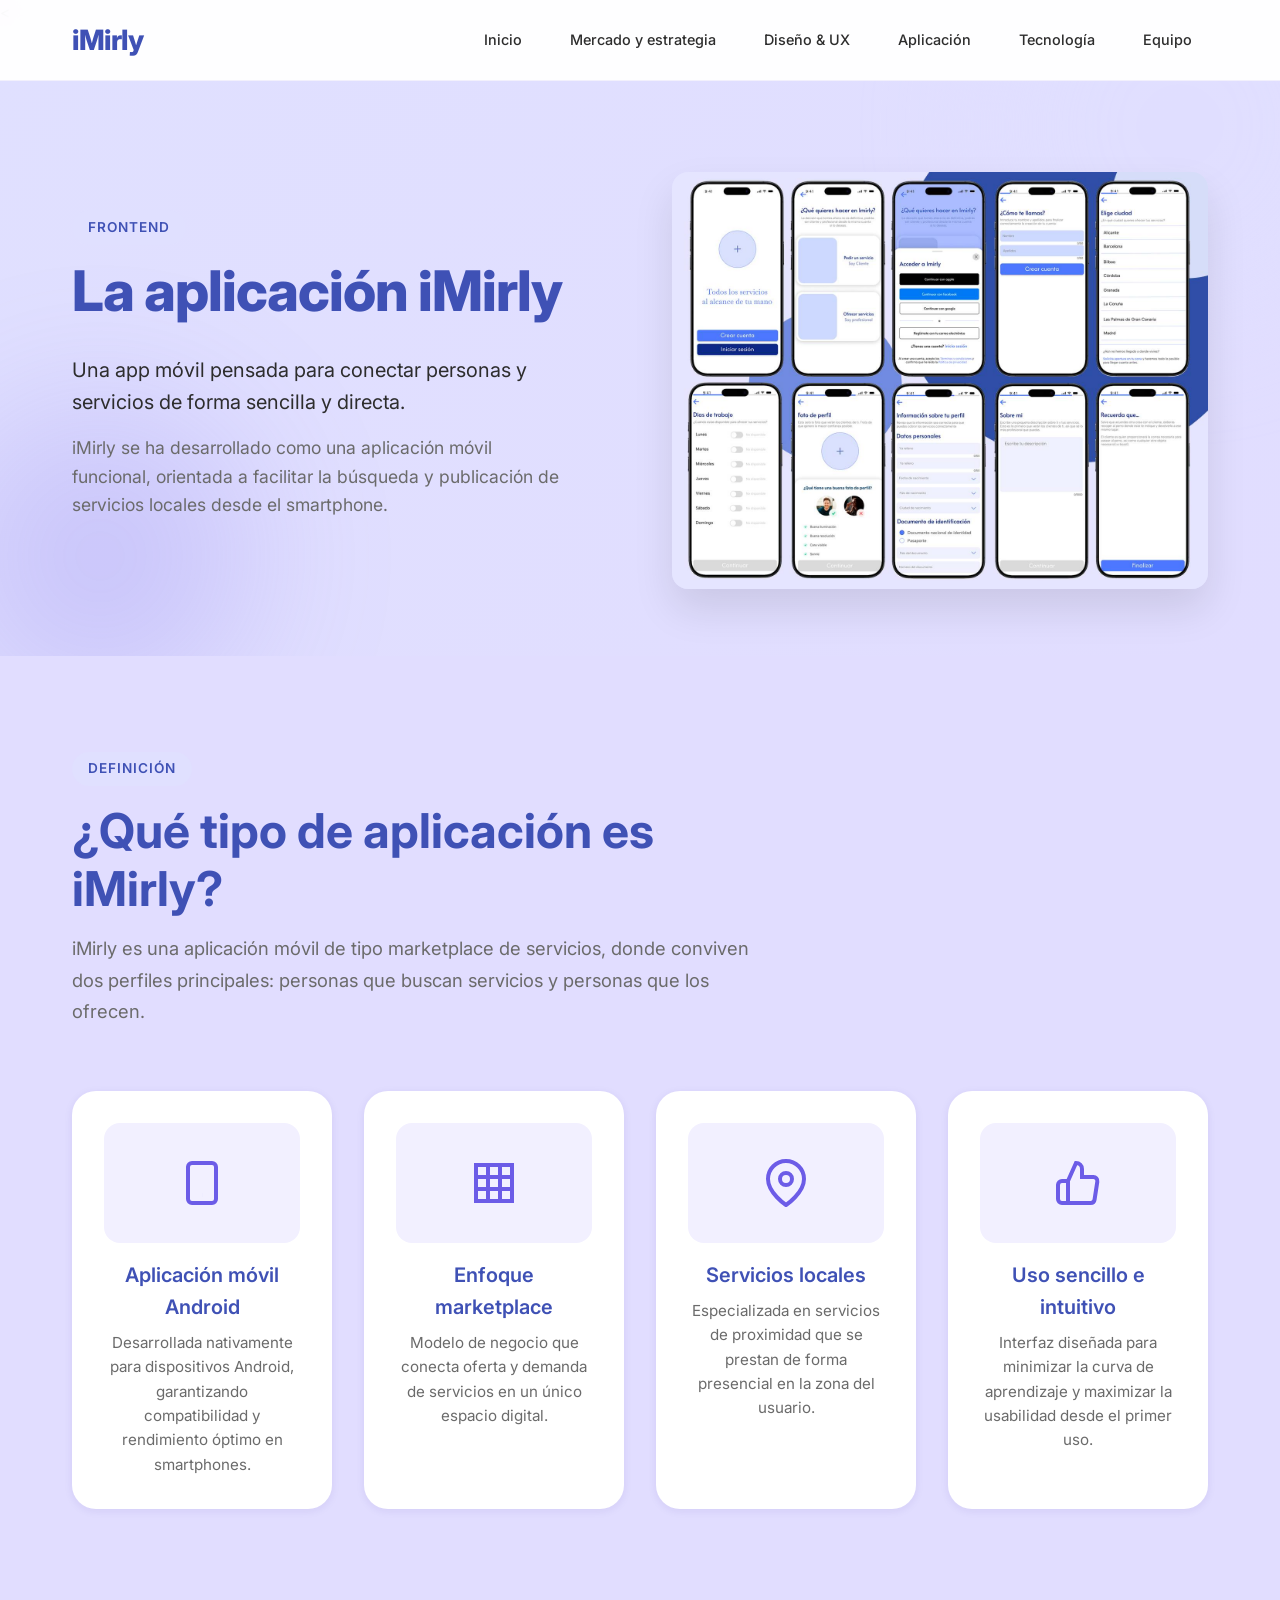
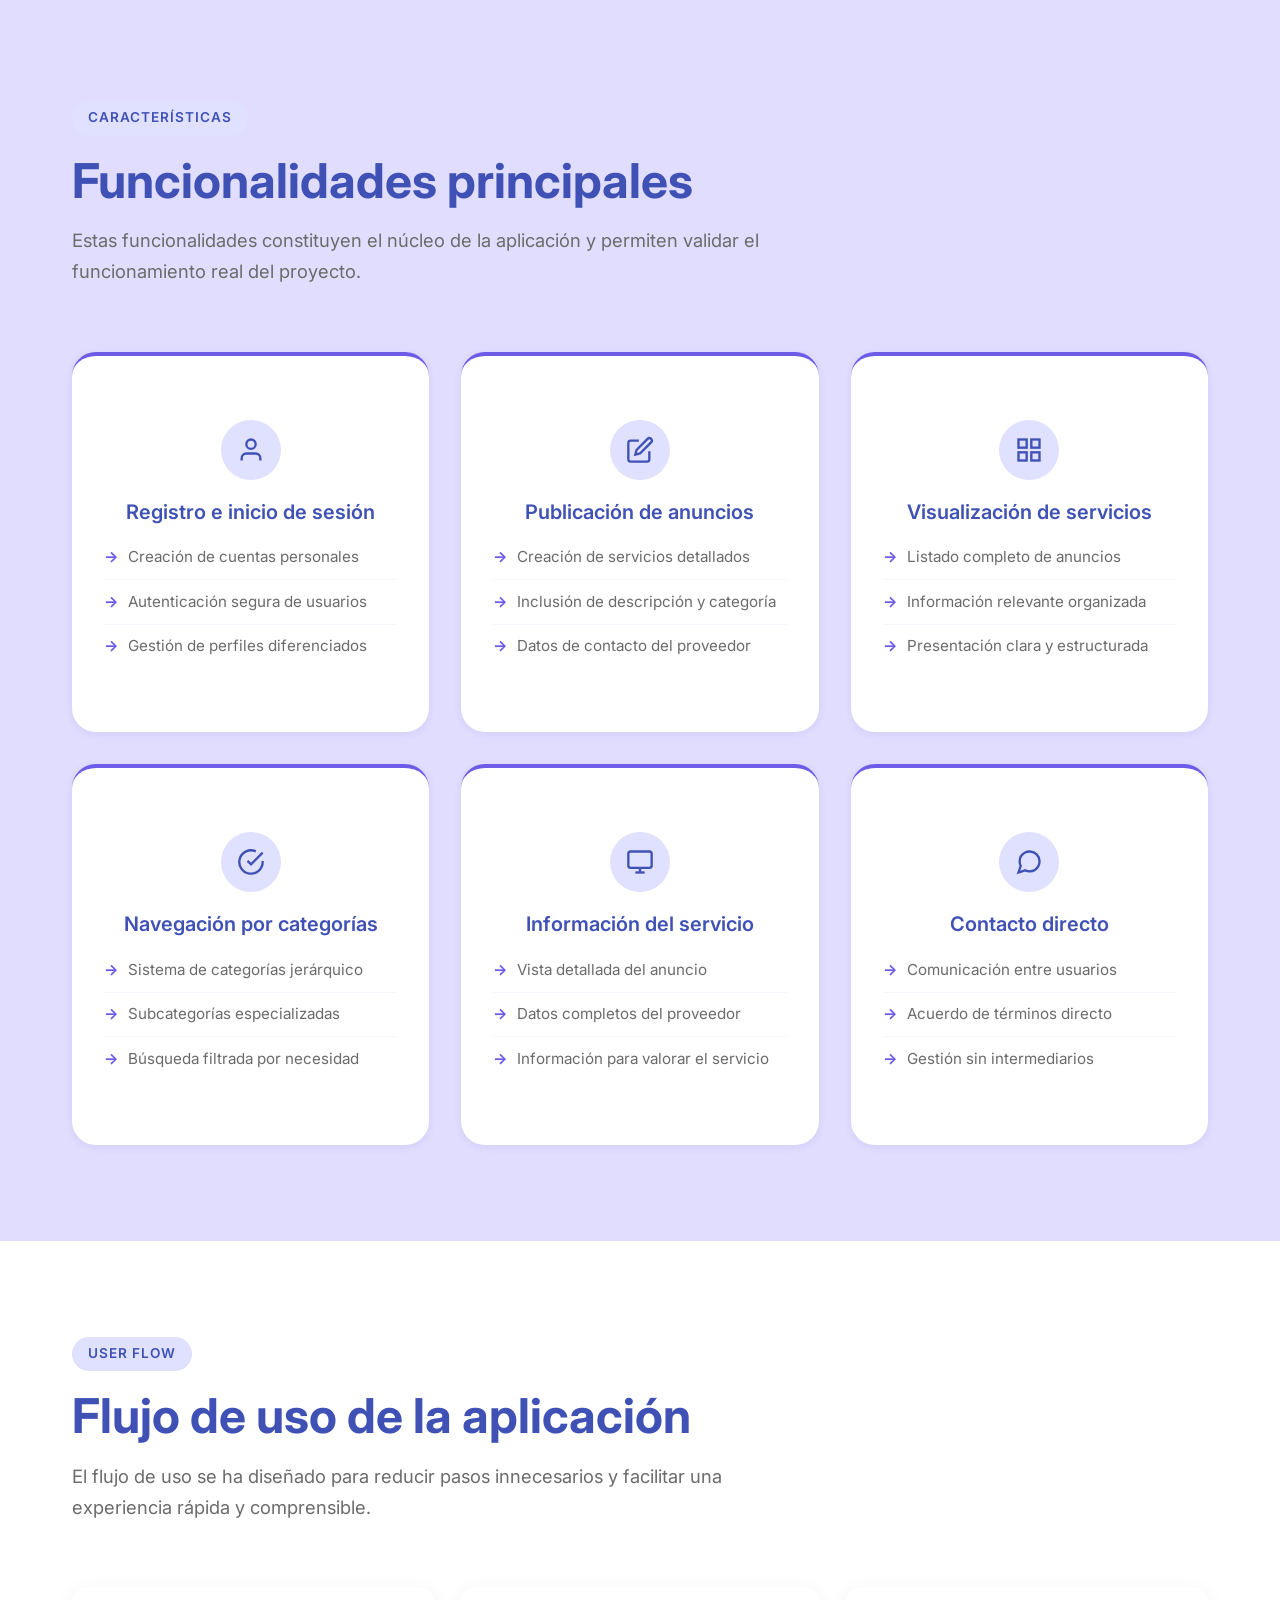
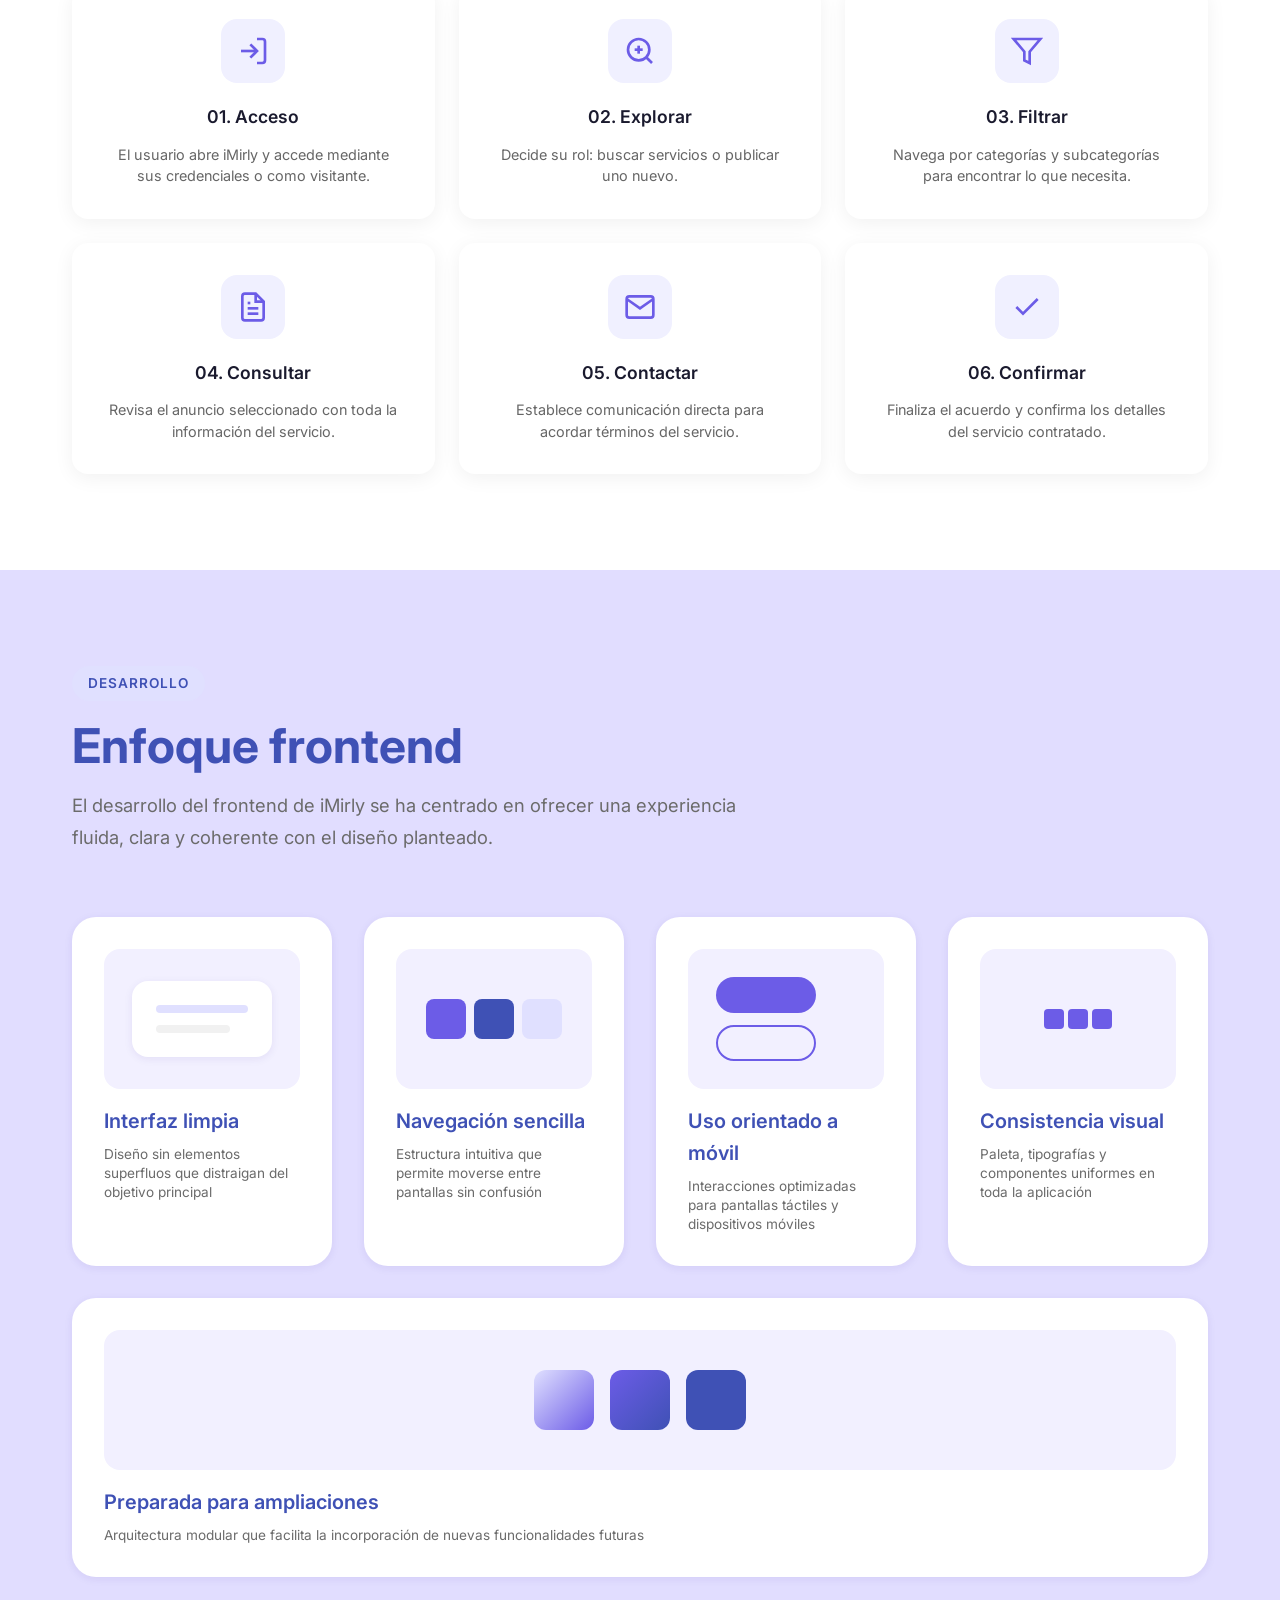
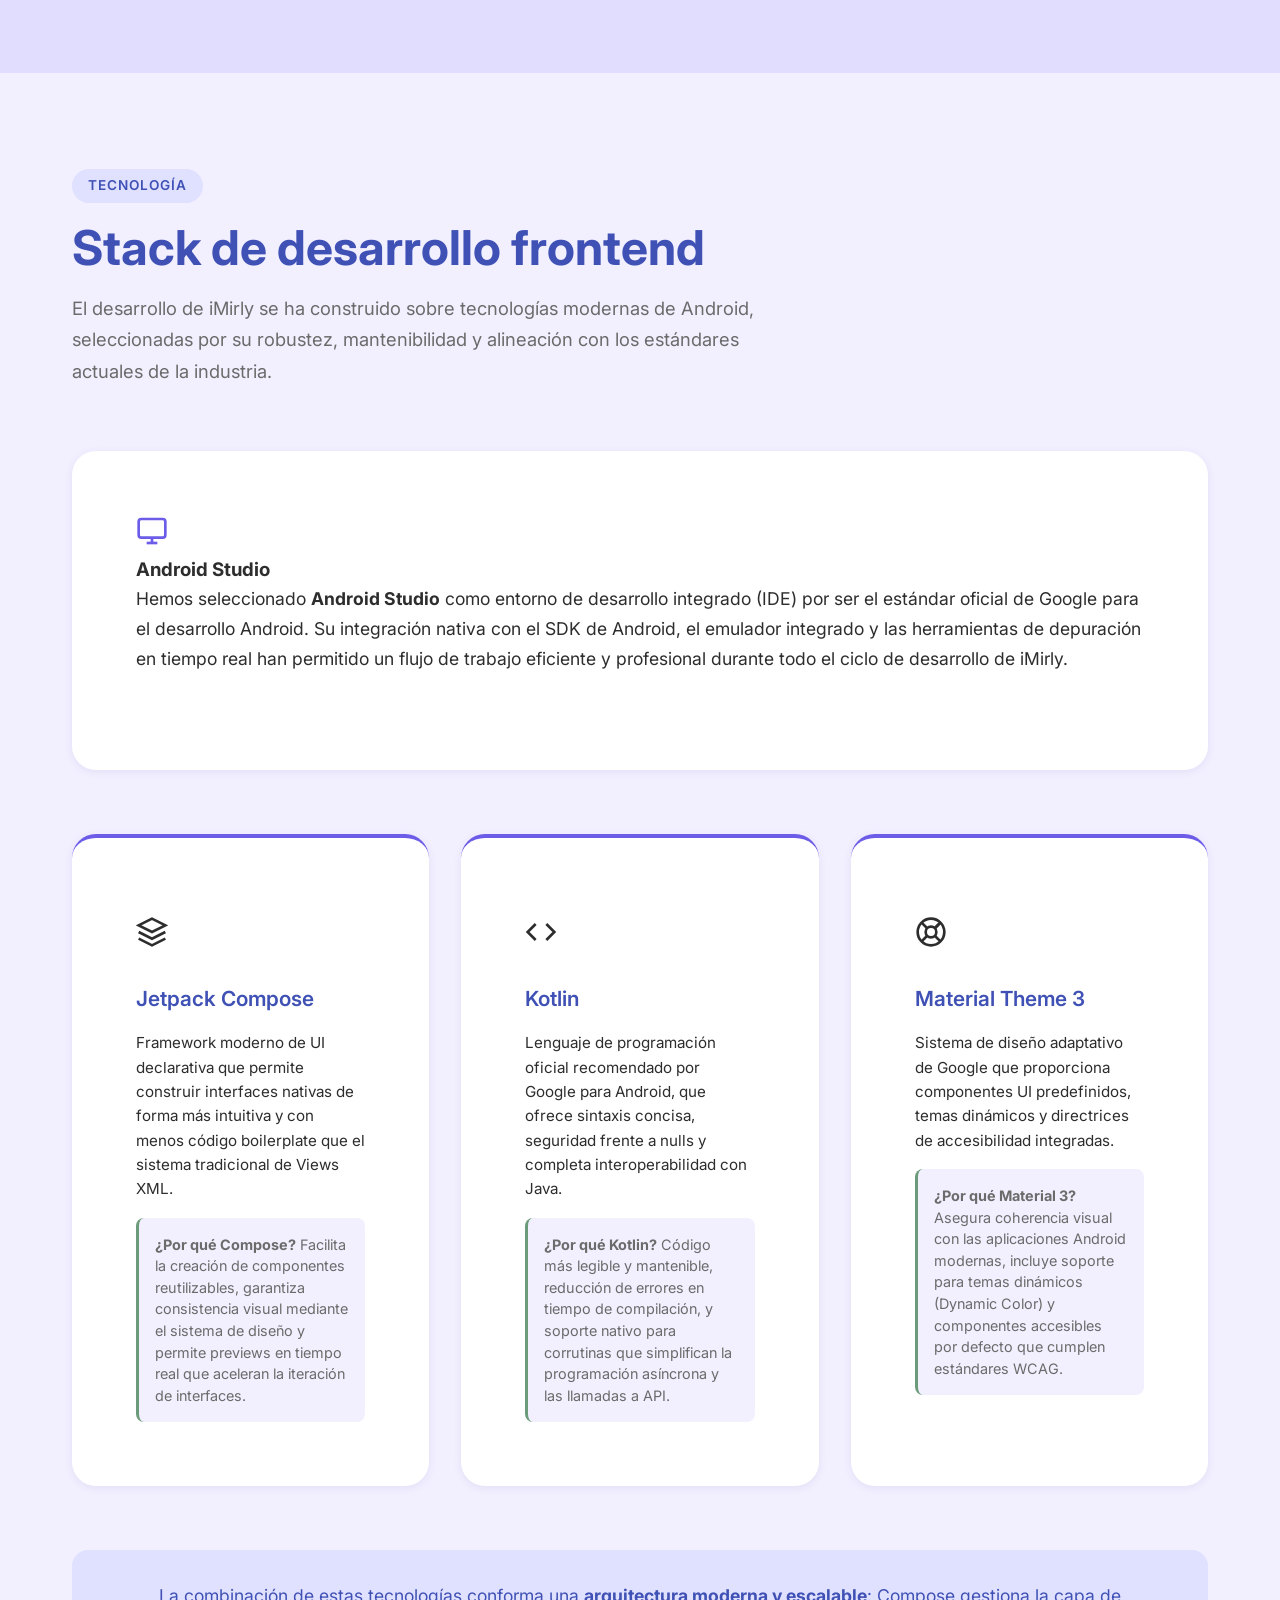
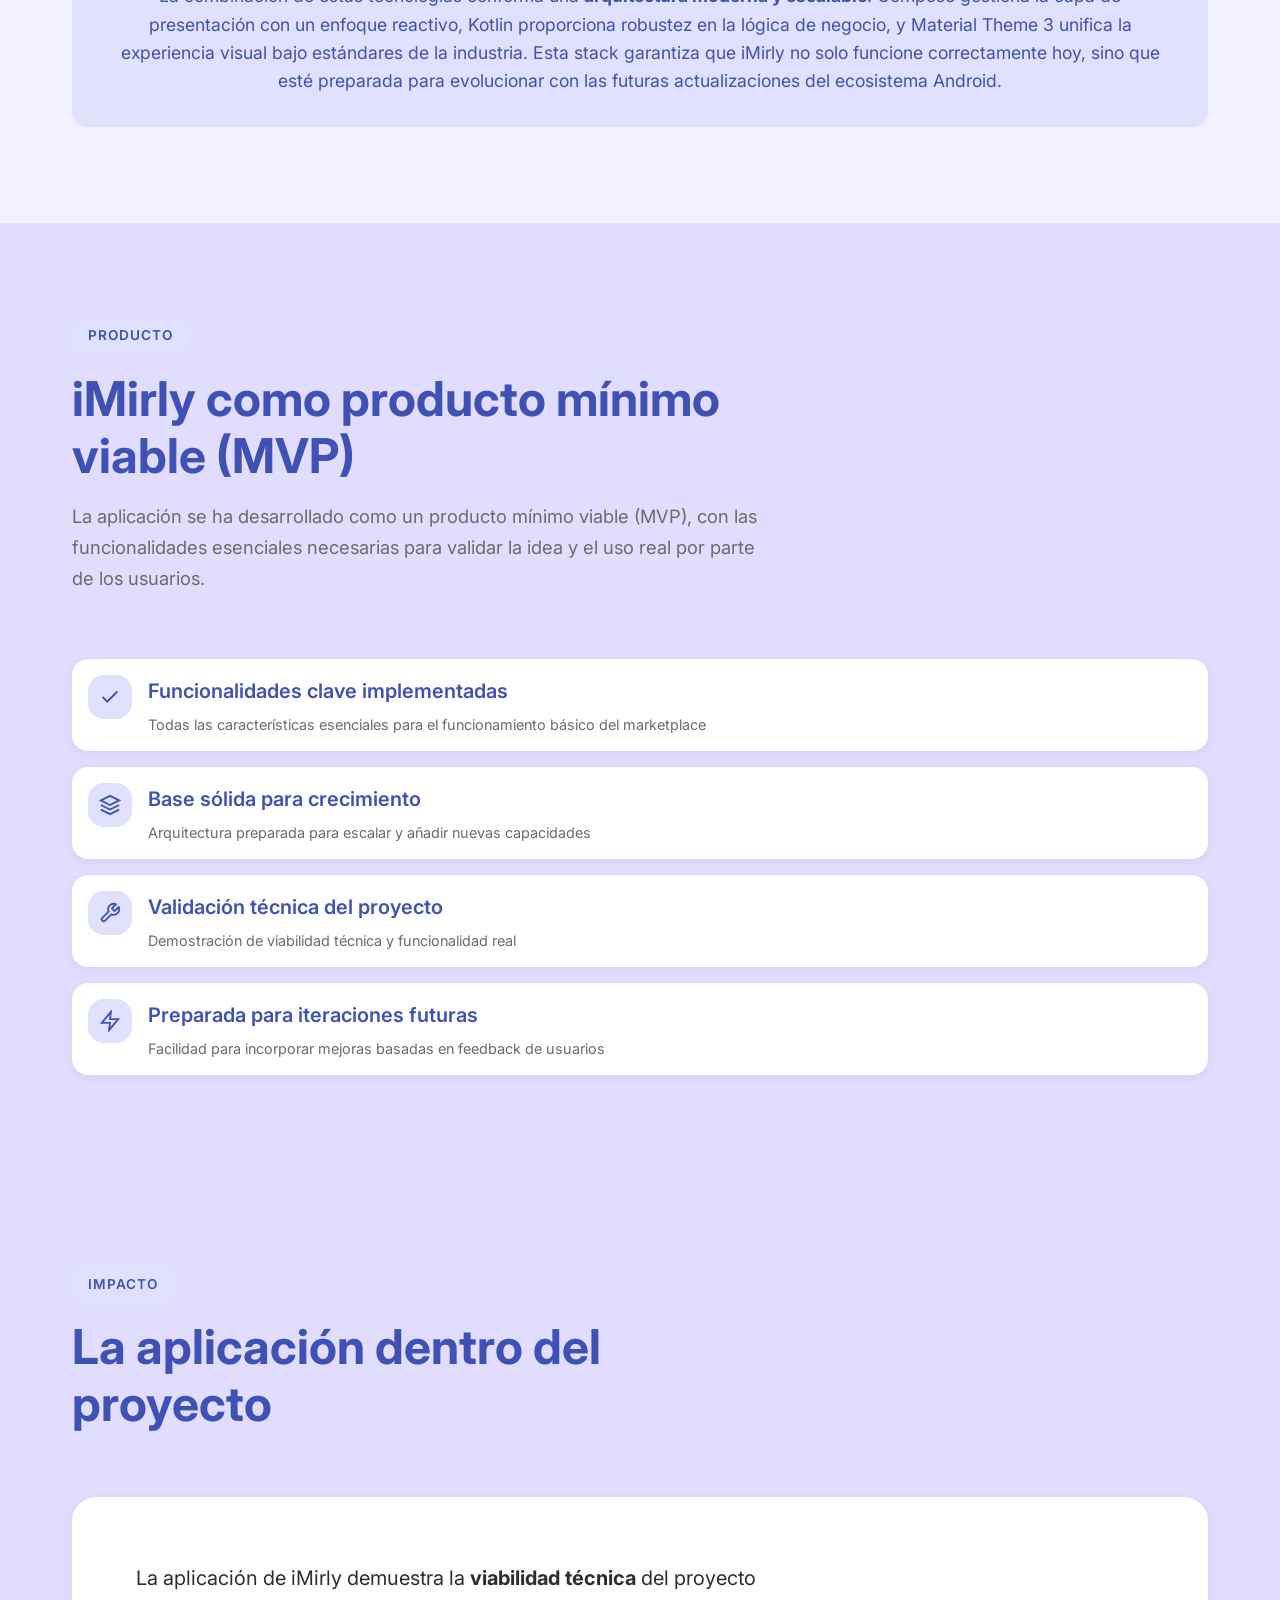
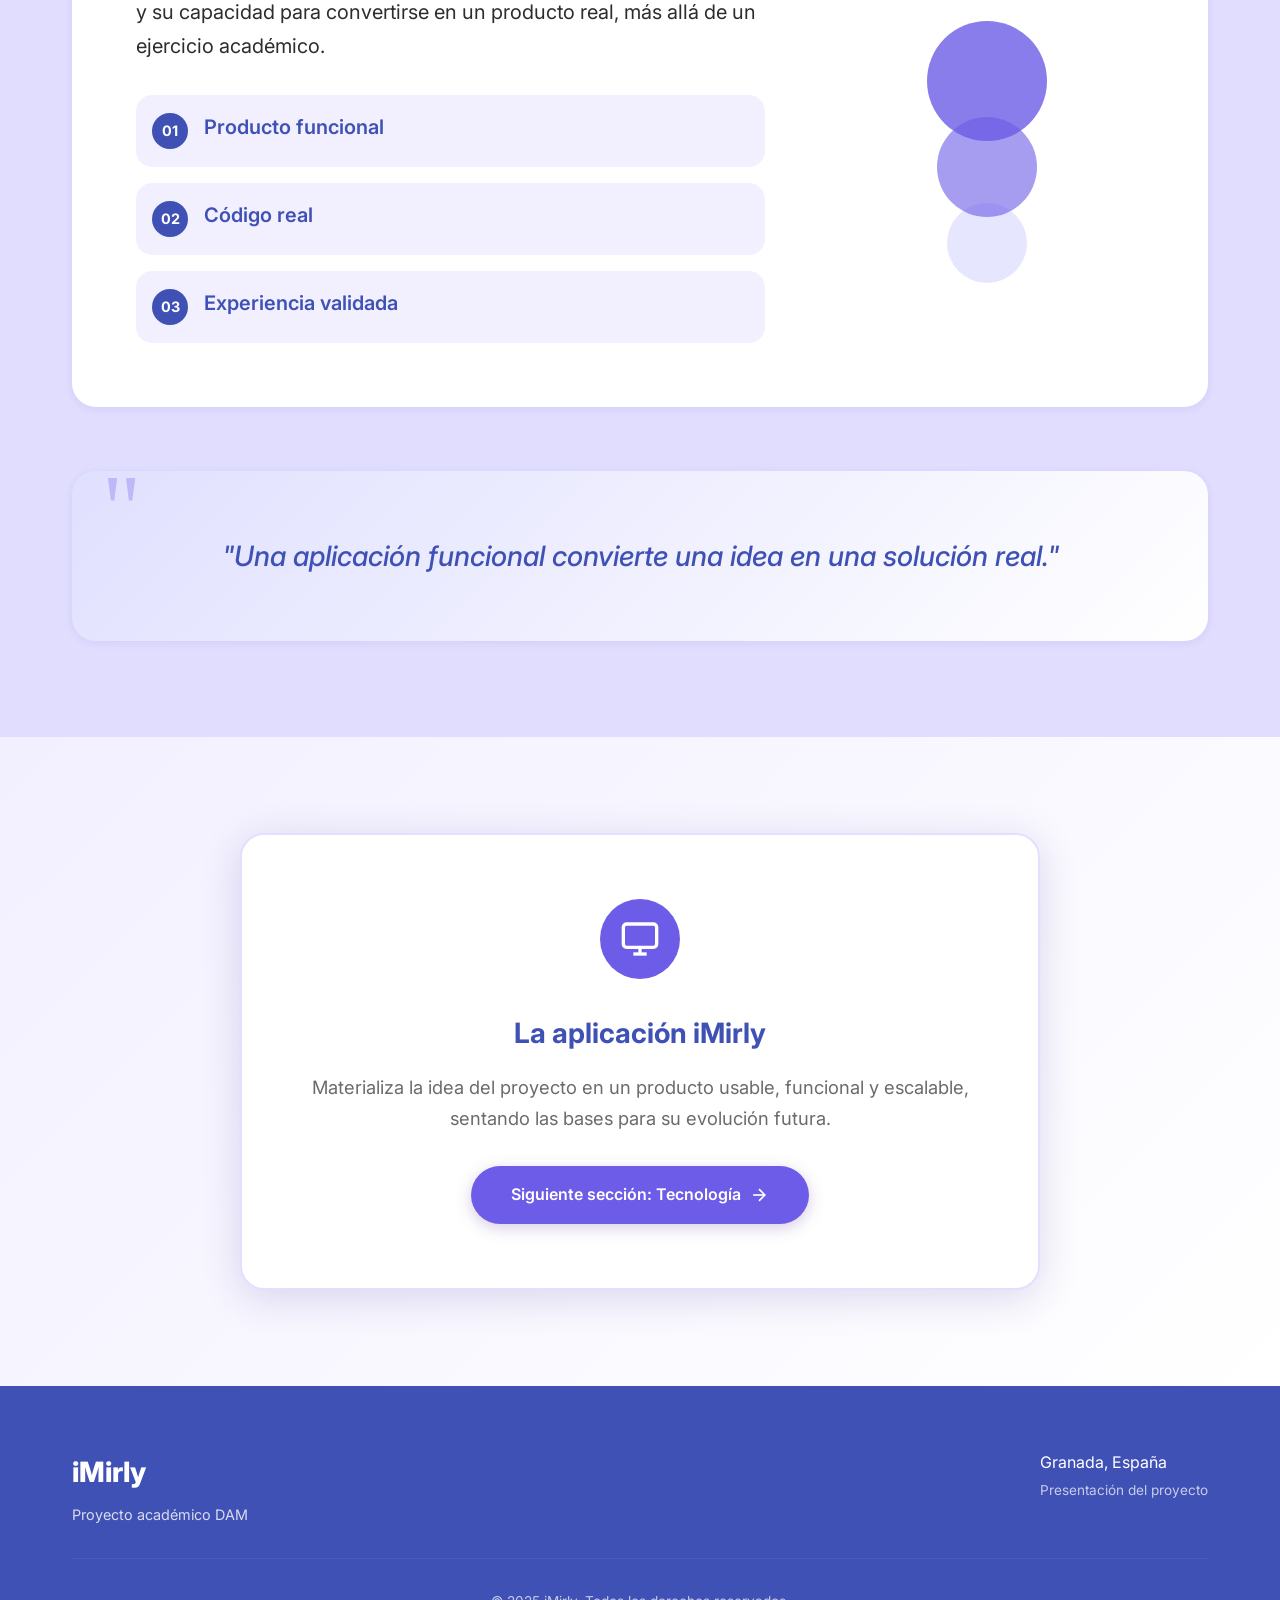
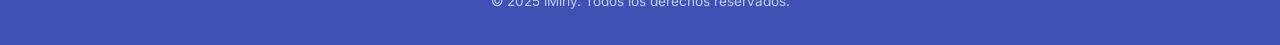
==== aplicacion.html @ 34d8fee5 "Cambios" ====
<!DOCTYPE html>
<html lang="es">
<head>
    <meta charset="UTF-8">
    <meta name="viewport" content="width=device-width, initial-scale=1.0">
    <title>La Aplicación - iMirly</title>
    <link rel="preconnect" href="https://fonts.googleapis.com">
    <link rel="preconnect" href="https://fonts.gstatic.com" crossorigin>
    <link href="https://fonts.googleapis.com/css2?family=Inter:wght@300;400;500;600;700;800&display=swap" rel="stylesheet">
    <link rel="stylesheet" href="styles.css">

    <style>
        /* Grid de flujo de uso */
        .flow-grid {
            display: grid;
            grid-template-columns: repeat(3, 1fr);
            gap: 24px;
        }

        @media (max-width: 768px) {
            .flow-grid {
                grid-template-columns: repeat(2, 1fr);
                gap: 16px;
            }
            .flow-card {
                padding: 24px 16px !important;
            }
        }

        @media (max-width: 480px) {
            .flow-grid {
                grid-template-columns: 1fr;
                gap: 12px;
            }
        }
    </style>

<base target="_blank">
</head>
<body>
    <!-- Header / Navbar -->
    <header class="header" id="header">
        <nav class="nav container">
            <a href="index.html" class="nav__logo">iMirly</a>
            <ul class="nav__menu">
                <li class="nav__item">
                    <a href="index.html" class="nav__link">Inicio</a>
                </li>
                <li class="nav__item">
                    <a href="mercado-y-estrategia.html" class="nav__link">Mercado y estrategia</a>
                </li>
                <li class="nav__item">
                    <a href="diseno-ux.html" class="nav__link">Diseño & UX</a>
                </li>
                <li class="nav__item">
                    <a href="aplicacion.html" class="nav__link active">Aplicación</a>
                </li>
                <li class="nav__item">
                    <a href="tecnologia.html" class="nav__link">Tecnología</a>
                </li>
                <li class="nav__item">
                    <a href="equipo.html" class="nav__link">Equipo</a>
                </li>
            </ul>
            <button class="nav__toggle" id="nav-toggle">
                <span></span>
                <span></span>
                <span></span>
            </button>
        </nav>
    </header>

    <!-- Hero Section -->
    <<section class="hero hero--secondary">
    <div class="hero__decoration hero__decoration--1"></div>
    <div class="hero__decoration hero__decoration--2"></div>
    <div class="container">
        <div class="hero__wrapper" style="display: grid; grid-template-columns: 1fr 1fr; gap: 64px; align-items: center;">
            <!-- Contenido texto -->
            <div class="hero__content fade-in">
                <span class="section__tag">Frontend</span>
                <h1 class="hero__title">La aplicación iMirly</h1>
                <p class="hero__subtitle">
                    Una app móvil pensada para conectar personas y servicios de forma sencilla y directa.
                </p>
                <p class="hero__text">
                    iMirly se ha desarrollado como una aplicación móvil funcional, orientada a facilitar la búsqueda y publicación de servicios locales desde el smartphone.
                </p>
            </div>

            <!-- Imagen a la derecha - PON TU RUTA AQUÍ -->
            <div class="hero__image fade-in" style="display: flex; justify-content: center; align-items: center;">
                <img src="./assets/img/maquetaimirly.jpg" alt="Aplicación móvil iMirly" style="max-width: 100%; height: auto; border-radius: 16px; box-shadow: 0 20px 40px rgba(0,0,0,0.1);">
            </div>
        </div>
    </div>
</section>

    <!-- Tipo de Aplicación -->
    <section class="section section--concept" id="tipo-aplicacion">
        <div class="container">
            <div class="section__header fade-in">
                <span class="section__tag">Definición</span>
                <h2 class="section__title">¿Qué tipo de aplicación es iMirly?</h2>
                <p class="section__description">
                    iMirly es una aplicación móvil de tipo marketplace de servicios, donde conviven dos perfiles principales: personas que buscan servicios y personas que los ofrecen.
                </p>
            </div>
            <div class="concept-grid">
                <div class="concept-card fade-in">
                    <div class="concept-card__visual concept-card__visual--clean">
                        <svg viewBox="0 0 24 24" fill="none" stroke="currentColor" stroke-width="2" style="width: 48px; height: 48px; color: #6c5ce7;">
                            <rect x="5" y="2" width="14" height="20" rx="2" ry="2"></rect>
                            <line x1="12" y1="18" x2="12.01" y2="18"></line>
                        </svg>
                    </div>
                    <h3 class="concept-card__title">Aplicación móvil Android</h3>
                    <p class="concept-card__text">Desarrollada nativamente para dispositivos Android, garantizando compatibilidad y rendimiento óptimo en smartphones.</p>
                </div>
                <div class="concept-card fade-in">
                    <div class="concept-card__visual concept-card__visual--clear">
                        <svg viewBox="0 0 24 24" fill="none" stroke="currentColor" stroke-width="2" style="width: 48px; height: 48px; color: #6c5ce7;">
                            <path d="M3 3h18v18H3zM9 3v18M15 3v18M3 9h18M3 15h18"></path>
                        </svg>
                    </div>
                    <h3 class="concept-card__title">Enfoque marketplace</h3>
                    <p class="concept-card__text">Modelo de negocio que conecta oferta y demanda de servicios en un único espacio digital.</p>
                </div>
                <div class="concept-card fade-in">
                    <div class="concept-card__visual concept-card__visual--friendly">
                        <svg viewBox="0 0 24 24" fill="none" stroke="currentColor" stroke-width="2" style="width: 48px; height: 48px; color: #6c5ce7;">
                            <path d="M21 10c0 7-9 13-9 13s-9-6-9-13a9 9 0 0 1 18 0z"></path>
                            <circle cx="12" cy="10" r="3"></circle>
                        </svg>
                    </div>
                    <h3 class="concept-card__title">Servicios locales</h3>
                    <p class="concept-card__text">Especializada en servicios de proximidad que se prestan de forma presencial en la zona del usuario.</p>
                </div>
                <div class="concept-card fade-in">
                    <div class="concept-card__visual concept-card__visual--modern">
                        <svg viewBox="0 0 24 24" fill="none" stroke="currentColor" stroke-width="2" style="width: 48px; height: 48px; color: #6c5ce7;">
                            <path d="M14 9V5a3 3 0 0 0-3-3l-4 9v11h11.28a2 2 0 0 0 2-1.7l1.38-9a2 2 0 0 0-2-2.3zM7 22H4a2 2 0 0 1-2-2v-7a2 2 0 0 1 2-2h3"></path>
                        </svg>
                    </div>
                    <h3 class="concept-card__title">Uso sencillo e intuitivo</h3>
                    <p class="concept-card__text">Interfaz diseñada para minimizar la curva de aprendizaje y maximizar la usabilidad desde el primer uso.</p>
                </div>
            </div>
        </div>
    </section>

    <!-- Funcionalidades Principales -->
    <section class="section section--ux" id="funcionalidades">
        <div class="container">
            <div class="section__header fade-in">
                <span class="section__tag">Características</span>
                <h2 class="section__title">Funcionalidades principales</h2>
                <p class="section__description">
                    Estas funcionalidades constituyen el núcleo de la aplicación y permiten validar el funcionamiento real del proyecto.
                </p>
            </div>
            <div class="ux-pillars">
                <div class="ux-pillar fade-in">
                    <div class="ux-pillar__icon">
                        <svg viewBox="0 0 24 24" fill="none" stroke="currentColor" stroke-width="2">
                            <path d="M20 21v-2a4 4 0 0 0-4-4H8a4 4 0 0 0-4 4v2"></path>
                            <circle cx="12" cy="7" r="4"></circle>
                        </svg>
                    </div>
                    <h3 class="ux-pillar__title">Registro e inicio de sesión</h3>
                    <ul class="ux-pillar__list">
                        <li>Creación de cuentas personales</li>
                        <li>Autenticación segura de usuarios</li>
                        <li>Gestión de perfiles diferenciados</li>
                    </ul>
                </div>
                <div class="ux-pillar fade-in">
                    <div class="ux-pillar__icon">
                        <svg viewBox="0 0 24 24" fill="none" stroke="currentColor" stroke-width="2">
                            <path d="M11 4H4a2 2 0 0 0-2 2v14a2 2 0 0 0 2 2h14a2 2 0 0 0 2-2v-7"></path>
                            <path d="M18.5 2.5a2.121 2.121 0 0 1 3 3L12 15l-4 1 1-4 9.5-9.5z"></path>
                        </svg>
                    </div>
                    <h3 class="ux-pillar__title">Publicación de anuncios</h3>
                    <ul class="ux-pillar__list">
                        <li>Creación de servicios detallados</li>
                        <li>Inclusión de descripción y categoría</li>
                        <li>Datos de contacto del proveedor</li>
                    </ul>
                </div>
                <div class="ux-pillar fade-in">
                    <div class="ux-pillar__icon">
                        <svg viewBox="0 0 24 24" fill="none" stroke="currentColor" stroke-width="2">
                            <rect x="3" y="3" width="7" height="7"></rect>
                            <rect x="14" y="3" width="7" height="7"></rect>
                            <rect x="14" y="14" width="7" height="7"></rect>
                            <rect x="3" y="14" width="7" height="7"></rect>
                        </svg>
                    </div>
                    <h3 class="ux-pillar__title">Visualización de servicios</h3>
                    <ul class="ux-pillar__list">
                        <li>Listado completo de anuncios</li>
                        <li>Información relevante organizada</li>
                        <li>Presentación clara y estructurada</li>
                    </ul>
                </div>
                <div class="ux-pillar fade-in">
                    <div class="ux-pillar__icon">
                        <svg viewBox="0 0 24 24" fill="none" stroke="currentColor" stroke-width="2">
                            <path d="M22 11.08V12a10 10 0 1 1-5.93-9.14"></path>
                            <polyline points="22 4 12 14.01 9 11.01"></polyline>
                        </svg>
                    </div>
                    <h3 class="ux-pillar__title">Navegación por categorías</h3>
                    <ul class="ux-pillar__list">
                        <li>Sistema de categorías jerárquico</li>
                        <li>Subcategorías especializadas</li>
                        <li>Búsqueda filtrada por necesidad</li>
                    </ul>
                </div>
                <div class="ux-pillar fade-in">
                    <div class="ux-pillar__icon">
                        <svg viewBox="0 0 24 24" fill="none" stroke="currentColor" stroke-width="2">
                            <rect x="2" y="3" width="20" height="14" rx="2" ry="2"></rect>
                            <line x1="8" y1="21" x2="16" y2="21"></line>
                            <line x1="12" y1="17" x2="12" y2="21"></line>
                        </svg>
                    </div>
                    <h3 class="ux-pillar__title">Información del servicio</h3>
                    <ul class="ux-pillar__list">
                        <li>Vista detallada del anuncio</li>
                        <li>Datos completos del proveedor</li>
                        <li>Información para valorar el servicio</li>
                    </ul>
                </div>
                <div class="ux-pillar fade-in">
                    <div class="ux-pillar__icon">
                        <svg viewBox="0 0 24 24" fill="none" stroke="currentColor" stroke-width="2">
                            <path d="M21 11.5a8.38 8.38 0 0 1-.9 3.8 8.5 8.5 0 0 1-7.6 4.7 8.38 8.38 0 0 1-3.8-.9L3 21l1.9-5.7a8.38 8.38 0 0 1-.9-3.8 8.5 8.5 0 0 1 4.7-7.6 8.38 8.38 0 0 1 3.8-.9h.5a8.48 8.48 0 0 1 8 8v.5z"></path>
                        </svg>
                    </div>
                    <h3 class="ux-pillar__title">Contacto directo</h3>
                    <ul class="ux-pillar__list">
                        <li>Comunicación entre usuarios</li>
                        <li>Acuerdo de términos directo</li>
                        <li>Gestión sin intermediarios</li>
                    </ul>
                </div>
            </div>
        </div>
    </section>

    <!-- Flujo de Uso -->
    <section class="section section--wireframes" id="flujo-uso">
        <div class="container">
            <div class="section__header fade-in">
                <span class="section__tag">User Flow</span>
                <h2 class="section__title">Flujo de uso de la aplicación</h2>
                <p class="section__description">
                    El flujo de uso se ha diseñado para reducir pasos innecesarios y facilitar una experiencia rápida y comprensible.
                </p>
            </div>

            <div class="flow-grid" style="display: grid; grid-template-columns: repeat(3, 1fr); gap: 24px;">
                <div class="flow-card fade-in" style="background: white; border-radius: 16px; padding: 32px; box-shadow: 0 4px 20px rgba(0,0,0,0.06); text-align: center;">
                    <div class="flow-card__icon" style="width: 64px; height: 64px; background: #f0f0ff; border-radius: 16px; display: flex; align-items: center; justify-content: center; margin: 0 auto 20px;">
                        <svg viewBox="0 0 24 24" fill="none" stroke="#6c5ce7" stroke-width="2" style="width: 32px; height: 32px;">
                            <path d="M15 3h4a2 2 0 0 1 2 2v14a2 2 0 0 1-2 2h-4"></path>
                            <polyline points="10 17 15 12 10 7"></polyline>
                            <line x1="15" y1="12" x2="3" y2="12"></line>
                        </svg>
                    </div>
                    <h3 style="font-size: 1.1rem; font-weight: 600; color: #1a1a2e; margin-bottom: 12px;">01. Acceso</h3>
                    <p style="font-size: 0.9rem; color: #666; line-height: 1.5;">El usuario abre iMirly y accede mediante sus credenciales o como visitante.</p>
                </div>

                <div class="flow-card fade-in" style="background: white; border-radius: 16px; padding: 32px; box-shadow: 0 4px 20px rgba(0,0,0,0.06); text-align: center;">
                    <div class="flow-card__icon" style="width: 64px; height: 64px; background: #f0f0ff; border-radius: 16px; display: flex; align-items: center; justify-content: center; margin: 0 auto 20px;">
                        <svg viewBox="0 0 24 24" fill="none" stroke="#6c5ce7" stroke-width="2" style="width: 32px; height: 32px;">
                            <circle cx="11" cy="11" r="8"></circle>
                            <line x1="21" y1="21" x2="16.65" y2="16.65"></line>
                            <line x1="11" y1="8" x2="11" y2="14"></line>
                            <line x1="8" y1="11" x2="14" y2="11"></line>
                        </svg>
                    </div>
                    <h3 style="font-size: 1.1rem; font-weight: 600; color: #1a1a2e; margin-bottom: 12px;">02. Explorar</h3>
                    <p style="font-size: 0.9rem; color: #666; line-height: 1.5;">Decide su rol: buscar servicios o publicar uno nuevo.</p>
                </div>

                <div class="flow-card fade-in" style="background: white; border-radius: 16px; padding: 32px; box-shadow: 0 4px 20px rgba(0,0,0,0.06); text-align: center;">
                    <div class="flow-card__icon" style="width: 64px; height: 64px; background: #f0f0ff; border-radius: 16px; display: flex; align-items: center; justify-content: center; margin: 0 auto 20px;">
                        <svg viewBox="0 0 24 24" fill="none" stroke="#6c5ce7" stroke-width="2" style="width: 32px; height: 32px;">
                            <polygon points="22 3 2 3 10 12.46 10 19 14 21 14 12.46 22 3"></polygon>
                        </svg>
                    </div>
                    <h3 style="font-size: 1.1rem; font-weight: 600; color: #1a1a2e; margin-bottom: 12px;">03. Filtrar</h3>
                    <p style="font-size: 0.9rem; color: #666; line-height: 1.5;">Navega por categorías y subcategorías para encontrar lo que necesita.</p>
                </div>

                <div class="flow-card fade-in" style="background: white; border-radius: 16px; padding: 32px; box-shadow: 0 4px 20px rgba(0,0,0,0.06); text-align: center;">
                    <div class="flow-card__icon" style="width: 64px; height: 64px; background: #f0f0ff; border-radius: 16px; display: flex; align-items: center; justify-content: center; margin: 0 auto 20px;">
                        <svg viewBox="0 0 24 24" fill="none" stroke="#6c5ce7" stroke-width="2" style="width: 32px; height: 32px;">
                            <path d="M14 2H6a2 2 0 0 0-2 2v16a2 2 0 0 0 2 2h12a2 2 0 0 0 2-2V8z"></path>
                            <polyline points="14 2 14 8 20 8"></polyline>
                            <line x1="16" y1="13" x2="8" y2="13"></line>
                            <line x1="16" y1="17" x2="8" y2="17"></line>
                            <polyline points="10 9 9 9 8 9"></polyline>
                        </svg>
                    </div>
                    <h3 style="font-size: 1.1rem; font-weight: 600; color: #1a1a2e; margin-bottom: 12px;">04. Consultar</h3>
                    <p style="font-size: 0.9rem; color: #666; line-height: 1.5;">Revisa el anuncio seleccionado con toda la información del servicio.</p>
                </div>

                <div class="flow-card fade-in" style="background: white; border-radius: 16px; padding: 32px; box-shadow: 0 4px 20px rgba(0,0,0,0.06); text-align: center;">
                    <div class="flow-card__icon" style="width: 64px; height: 64px; background: #f0f0ff; border-radius: 16px; display: flex; align-items: center; justify-content: center; margin: 0 auto 20px;">
                        <svg viewBox="0 0 24 24" fill="none" stroke="#6c5ce7" stroke-width="2" style="width: 32px; height: 32px;">
                            <path d="M4 4h16c1.1 0 2 .9 2 2v12c0 1.1-.9 2-2 2H4c-1.1 0-2-.9-2-2V6c0-1.1.9-2 2-2z"></path>
                            <polyline points="22,6 12,13 2,6"></polyline>
                        </svg>
                    </div>
                    <h3 style="font-size: 1.1rem; font-weight: 600; color: #1a1a2e; margin-bottom: 12px;">05. Contactar</h3>
                    <p style="font-size: 0.9rem; color: #666; line-height: 1.5;">Establece comunicación directa para acordar términos del servicio.</p>
                </div>

                <div class="flow-card fade-in" style="background: white; border-radius: 16px; padding: 32px; box-shadow: 0 4px 20px rgba(0,0,0,0.06); text-align: center;">
                    <div class="flow-card__icon" style="width: 64px; height: 64px; background: #f0f0ff; border-radius: 16px; display: flex; align-items: center; justify-content: center; margin: 0 auto 20px;">
                        <svg viewBox="0 0 24 24" fill="none" stroke="#6c5ce7" stroke-width="2" style="width: 32px; height: 32px;">
                            <polyline points="20 6 9 17 4 12"></polyline>
                        </svg>
                    </div>
                    <h3 style="font-size: 1.1rem; font-weight: 600; color: #1a1a2e; margin-bottom: 12px;">06. Confirmar</h3>
                    <p style="font-size: 0.9rem; color: #666; line-height: 1.5;">Finaliza el acuerdo y confirma los detalles del servicio contratado.</p>
                </div>
            </div>
        </div>
    </section>

    <!-- Enfoque Frontend -->
    <section class="section section--ui" id="frontend">
        <div class="container">
            <div class="section__header fade-in">
                <span class="section__tag">Desarrollo</span>
                <h2 class="section__title">Enfoque frontend</h2>
                <p class="section__description">
                    El desarrollo del frontend de iMirly se ha centrado en ofrecer una experiencia fluida, clara y coherente con el diseño planteado.
                </p>
            </div>
            <div class="ui-showcase">
                <div class="ui-element fade-in">
                    <div class="ui-element__preview">
                        <div class="ui-card ui-card--clean">
                            <div class="ui-card__content" style="padding: 24px;">
                                <div style="width: 100%; height: 8px; background: #e0e0ff; border-radius: 4px; margin-bottom: 12px;"></div>
                                <div style="width: 80%; height: 8px; background: #F1F1F1; border-radius: 4px;"></div>
                            </div>
                        </div>
                    </div>
                    <div class="ui-element__info">
                        <h4>Interfaz limpia</h4>
                        <p>Diseño sin elementos superfluos que distraigan del objetivo principal</p>
                    </div>
                </div>
                <div class="ui-element fade-in">
                    <div class="ui-element__preview" style="display: flex; align-items: center; justify-content: center;">
                        <div class="ui-hierarchy" style="display: flex; flex-direction: row; gap: 8px; align-items: center; justify-content: center;">
                            <div style="width: 40px; height: 40px; background: #6c5ce7; border-radius: 8px;"></div>
                            <div style="width: 40px; height: 40px; background: #3f51b5; border-radius: 8px;"></div>
                            <div style="width: 40px; height: 40px; background: #e0e0ff; border-radius: 8px;"></div>
                        </div>
                    </div>
                    <div class="ui-element__info">
                        <h4>Navegación sencilla</h4>
                        <p>Estructura intuitiva que permite moverse entre pantallas sin confusión</p>
                    </div>
                </div>
                <div class="ui-element fade-in">
                    <div class="ui-element__preview">
                        <div class="ui-buttons" style="flex-direction: column; gap: 12px;">
                            <div style="width: 100px; height: 36px; background: #6c5ce7; border-radius: 20px;"></div>
                            <div style="width: 100px; height: 36px; border: 2px solid #6c5ce7; border-radius: 20px;"></div>
                        </div>
                    </div>
                    <div class="ui-element__info">
                        <h4>Uso orientado a móvil</h4>
                        <p>Interacciones optimizadas para pantallas táctiles y dispositivos móviles</p>
                    </div>
                </div>
                <div class="ui-element fade-in">
                    <div class="ui-element__preview">
                        <div class="ui-spacing" style="flex-direction: row; gap: 4px; justify-content: center;">
                            <div style="width: 20px; height: 20px; background: #6c5ce7; border-radius: 4px;"></div>
                            <div style="width: 20px; height: 20px; background: #6c5ce7; border-radius: 4px;"></div>
                            <div style="width: 20px; height: 20px; background: #6c5ce7; border-radius: 4px;"></div>
                        </div>
                    </div>
                    <div class="ui-element__info">
                        <h4>Consistencia visual</h4>
                        <p>Paleta, tipografías y componentes uniformes en toda la aplicación</p>
                    </div>
                </div>
                <div class="ui-element fade-in" style="grid-column: 1 / -1;">
                    <div class="ui-element__preview">
                        <div style="display: flex; align-items: center; justify-content: center; gap: 16px;">
                            <div style="width: 60px; height: 60px; background: linear-gradient(135deg, #e0e0ff 0%, #6c5ce7 100%); border-radius: 12px;"></div>
                            <div style="width: 60px; height: 60px; background: linear-gradient(135deg, #6c5ce7 0%, #3f51b5 100%); border-radius: 12px;"></div>
                            <div style="width: 60px; height: 60px; background: linear-gradient(135deg, #3f51b5 0%, #3f51b5 100%); border-radius: 12px;"></div>
                        </div>
                    </div>
                    <div class="ui-element__info">
                        <h4>Preparada para ampliaciones</h4>
                        <p>Arquitectura modular que facilita la incorporación de nuevas funcionalidades futuras</p>
                    </div>
                </div>
            </div>
        </div>
    </section>

    <!-- Stack Tecnológico - Insertar DESPUÉS de "Enfoque Frontend" y ANTES de "MVP" -->
<section class="section section--research" id="stack-tecnologico">
    <div class="container">
        <div class="section__header fade-in">
            <span class="section__tag">Tecnología</span>
            <h2 class="section__title">Stack de desarrollo frontend</h2>
            <p class="section__description">
                El desarrollo de iMirly se ha construido sobre tecnologías modernas de Android, seleccionadas por su robustez, mantenibilidad y alineación con los estándares actuales de la industria.
            </p>
        </div>

        <!-- Android Studio -->
        <div class="research-context fade-in">
            <div class="research-context__header">
                <svg viewBox="0 0 24 24" fill="none" stroke="currentColor" stroke-width="2" style="width: 32px; height: 32px; color: #6c5ce7;">
                    <rect x="2" y="3" width="20" height="14" rx="2" ry="2"></rect>
                    <line x1="8" y1="21" x2="16" y2="21"></line>
                    <line x1="12" y1="17" x2="12" y2="21"></line>
                </svg>
                <h3 class="research-context__title">Android Studio</h3>
            </div>
            <p class="research-context__text">
                Hemos seleccionado <strong>Android Studio</strong> como entorno de desarrollo integrado (IDE) por ser el estándar oficial de Google para el desarrollo Android. Su integración nativa con el SDK de Android, el emulador integrado y las herramientas de depuración en tiempo real han permitido un flujo de trabajo eficiente y profesional durante todo el ciclo de desarrollo de iMirly.
            </p>
        </div>

        <!-- Tres pilares técnicos -->
        <div class="research-pillars">
            <div class="research-pillar fade-in">
                <div class="research-pillar__icon">
                    <svg viewBox="0 0 24 24" fill="none" stroke="currentColor" stroke-width="2" style="width: 32px; height: 32px;">
                        <path d="M12 2L2 7l10 5 10-5-10-5zM2 17l10 5 10-5M2 12l10 5 10-5"></path>
                    </svg>
                </div>
                <h3 class="research-pillar__title">Jetpack Compose</h3>
                <p class="research-pillar__text">
                    Framework moderno de UI declarativa que permite construir interfaces nativas de forma más intuitiva y con menos código boilerplate que el sistema tradicional de Views XML.
                </p>
                <p class="research-pillar__insight">
                    <strong>¿Por qué Compose?</strong> Facilita la creación de componentes reutilizables, garantiza consistencia visual mediante el sistema de diseño y permite previews en tiempo real que aceleran la iteración de interfaces.
                </p>
            </div>

            <div class="research-pillar fade-in">
                <div class="research-pillar__icon">
                    <svg viewBox="0 0 24 24" fill="none" stroke="currentColor" stroke-width="2" style="width: 32px; height: 32px;">
                        <polyline points="16 18 22 12 16 6"></polyline>
                        <polyline points="8 6 2 12 8 18"></polyline>
                    </svg>
                </div>
                <h3 class="research-pillar__title">Kotlin</h3>
                <p class="research-pillar__text">
                    Lenguaje de programación oficial recomendado por Google para Android, que ofrece sintaxis concisa, seguridad frente a nulls y completa interoperabilidad con Java.
                </p>
                <p class="research-pillar__insight">
                    <strong>¿Por qué Kotlin?</strong> Código más legible y mantenible, reducción de errores en tiempo de compilación, y soporte nativo para corrutinas que simplifican la programación asíncrona y las llamadas a API.
                </p>
            </div>

            <div class="research-pillar fade-in">
                <div class="research-pillar__icon">
                    <svg viewBox="0 0 24 24" fill="none" stroke="currentColor" stroke-width="2" style="width: 32px; height: 32px;">
                        <circle cx="12" cy="12" r="10"></circle>
                        <circle cx="12" cy="12" r="4"></circle>
                        <line x1="4.93" y1="4.93" x2="9.17" y2="9.17"></line>
                        <line x1="14.83" y1="14.83" x2="19.07" y2="19.07"></line>
                        <line x1="14.83" y1="9.17" x2="19.07" y2="4.93"></line>
                        <line x1="14.83" y1="9.17" x2="18.36" y2="5.64"></line>
                        <line x1="4.93" y1="19.07" x2="9.17" y2="14.83"></line>
                    </svg>
                </div>
                <h3 class="research-pillar__title">Material Theme 3</h3>
                <p class="research-pillar__text">
                    Sistema de diseño adaptativo de Google que proporciona componentes UI predefinidos, temas dinámicos y directrices de accesibilidad integradas.
                </p>
                <p class="research-pillar__insight">
                    <strong>¿Por qué Material 3?</strong> Asegura coherencia visual con las aplicaciones Android modernas, incluye soporte para temas dinámicos (Dynamic Color) y componentes accesibles por defecto que cumplen estándares WCAG.
                </p>
            </div>
        </div>

        <!-- Arquitectura -->
        <div class="palette-description fade-in" style="margin-top: 48px;">
            <p>La combinación de estas tecnologías conforma una <strong>arquitectura moderna y escalable</strong>: Compose gestiona la capa de presentación con un enfoque reactivo, Kotlin proporciona robustez en la lógica de negocio, y Material Theme 3 unifica la experiencia visual bajo estándares de la industria. Esta stack garantiza que iMirly no solo funcione correctamente hoy, sino que esté preparada para evolucionar con las futuras actualizaciones del ecosistema Android.</p>
        </div>
    </div>
</section>

    <!-- MVP -->
    <section class="section section--accessibility" id="mvp">
        <div class="container">
            <div class="section__header fade-in">
                <span class="section__tag">Producto</span>
                <h2 class="section__title">iMirly como producto mínimo viable (MVP)</h2>
                <p class="section__description">
                    La aplicación se ha desarrollado como un producto mínimo viable (MVP), con las funcionalidades esenciales necesarias para validar la idea y el uso real por parte de los usuarios.
                </p>
            </div>
            <div class="accessibility-features">
                <div class="accessibility-feature fade-in">
                    <div class="accessibility-feature__icon">
                        <svg viewBox="0 0 24 24" fill="none" stroke="currentColor" stroke-width="2">
                            <polyline points="20 6 9 17 4 12"></polyline>
                        </svg>
                    </div>
                    <div class="accessibility-feature__text">
                        <h4>Funcionalidades clave implementadas</h4>
                        <p>Todas las características esenciales para el funcionamiento básico del marketplace</p>
                    </div>
                </div>
                <div class="accessibility-feature fade-in">
                    <div class="accessibility-feature__icon">
                        <svg viewBox="0 0 24 24" fill="none" stroke="currentColor" stroke-width="2">
                            <path d="M12 2L2 7l10 5 10-5-10-5zM2 17l10 5 10-5M2 12l10 5 10-5"></path>
                        </svg>
                    </div>
                    <div class="accessibility-feature__text">
                        <h4>Base sólida para crecimiento</h4>
                        <p>Arquitectura preparada para escalar y añadir nuevas capacidades</p>
                    </div>
                </div>
                <div class="accessibility-feature fade-in">
                    <div class="accessibility-feature__icon">
                        <svg viewBox="0 0 24 24" fill="none" stroke="currentColor" stroke-width="2">
                            <path d="M14.7 6.3a1 1 0 0 0 0 1.4l1.6 1.6a1 1 0 0 0 1.4 0l3.77-3.77a6 6 0 0 1-7.94 7.94l-6.91 6.91a2.12 2.12 0 0 1-3-3l6.91-6.91a6 6 0 0 1 7.94-7.94l-3.76 3.76z"></path>
                        </svg>
                    </div>
                    <div class="accessibility-feature__text">
                        <h4>Validación técnica del proyecto</h4>
                        <p>Demostración de viabilidad técnica y funcionalidad real</p>
                    </div>
                </div>
                <div class="accessibility-feature fade-in">
                    <div class="accessibility-feature__icon">
                        <svg viewBox="0 0 24 24" fill="none" stroke="currentColor" stroke-width="2">
                            <polygon points="13 2 3 14 12 14 11 22 21 10 12 10 13 2"></polygon>
                        </svg>
                    </div>
                    <div class="accessibility-feature__text">
                        <h4>Preparada para iteraciones futuras</h4>
                        <p>Facilidad para incorporar mejoras basadas en feedback de usuarios</p>
                    </div>
                </div>
            </div>
        </div>
    </section>

    <!-- Valor de la Aplicación -->
    <section class="section section--value-design" id="valor">
        <div class="container">
            <div class="section__header fade-in">
                <span class="section__tag">Impacto</span>
                <h2 class="section__title">La aplicación dentro del proyecto</h2>
            </div>
            <div class="value-proposition fade-in">
                <div class="value-proposition__content">
                    <p class="value-proposition__text">
                        La aplicación de iMirly demuestra la <strong>viabilidad técnica</strong> del proyecto y su capacidad para convertirse en un producto real, más allá de un ejercicio académico.
                    </p>
                    <div class="value-points">
                        <div class="value-point">
                            <span class="value-point__number">01</span>
                            <span class="value-point__text">Producto funcional</span>
                        </div>
                        <div class="value-point">
                            <span class="value-point__number">02</span>
                            <span class="value-point__text">Código real</span>
                        </div>
                        <div class="value-point">
                            <span class="value-point__number">03</span>
                            <span class="value-point__text">Experiencia validada</span>
                        </div>
                    </div>
                </div>
                <div class="value-visual">
                    <div class="value-visual__element"></div>
                    <div class="value-visual__element value-visual__element--secondary"></div>
                    <div class="value-visual__element value-visual__element--tertiary"></div>
                </div>
            </div>
            <div class="quote quote--large fade-in">
                <blockquote class="quote__text">
                    "Una aplicación funcional convierte una idea en una solución real."
                </blockquote>
            </div>
        </div>
    </section>

    <!-- Cierre de Sección -->
    <section class="section section--closing" id="cierre">
        <div class="container">
            <div class="closing-block fade-in">
                <div class="closing-block__icon">
                    <svg viewBox="0 0 24 24" fill="none" stroke="currentColor" stroke-width="2">
                        <rect x="2" y="3" width="20" height="14" rx="2" ry="2"></rect>
                        <line x1="8" y1="21" x2="16" y2="21"></line>
                        <line x1="12" y1="17" x2="12" y2="21"></line>
                    </svg>
                </div>
                <h2 class="closing-block__title">La aplicación iMirly</h2>
                <p class="closing-block__text">
                    Materializa la idea del proyecto en un producto usable, funcional y escalable, sentando las bases para su evolución futura.
                </p>
                <a href="tecnologia.html" class="btn btn--secondary">
                    Siguiente sección: Tecnología
                    <svg viewBox="0 0 24 24" fill="none" stroke="currentColor" stroke-width="2" style="width: 20px; height: 20px; margin-left: 8px;">
                        <line x1="5" y1="12" x2="19" y2="12"></line>
                        <polyline points="12 5 19 12 12 19"></polyline>
                    </svg>
                </a>
            </div>
        </div>
    </section>

    <!-- Footer -->
    <footer class="footer">
        <div class="container">
            <div class="footer__content">
                <div class="footer__brand">
                    <span class="footer__logo">iMirly</span>
                    <p class="footer__text">Proyecto académico DAM</p>
                </div>
                <div class="footer__info">
                    <p class="footer__location">Granada, España</p>
                    <p class="footer__note">Presentación del proyecto</p>
                </div>
            </div>
            <div class="footer__bottom">
                <p>&copy; 2025 iMirly. Todos los derechos reservados.</p>
            </div>
        </div>
    </footer>

    <script src="main.js"></script>
</body>
</html>
---- styles.css ----
/* ============================================
   iMirly - Stylesheet Consolidado
   ============================================ */

/* Variables */
:root {
    /* Colors from brand guideline */
    --color-white: #F1F1F1;
    --color-gray: #7E7E80;
    --color-lavender-light: #e0e0ff;
    --color-lavender: #6c5ce7;
    --color-purple: #3f51b5;
    --color-purple-dark: #3f51b5;

    /* Extended palette */
    --color-background: #e1ddff;
    --color-background-alt: #f2f0ff;
    --color-text: #2D2D2D;
    --color-text-light: #6B6B6B;
    --color-green: #6B9B7A;
    --color-green-light: #E8F5E9;

    /* Typography */
    --font-primary: 'Inter', -apple-system, BlinkMacSystemFont, sans-serif;

    /* Spacing */
    --spacing-xs: 0.5rem;
    --spacing-sm: 1rem;
    --spacing-md: 2rem;
    --spacing-lg: 4rem;
    --spacing-xl: 6rem;

    /* Border radius */
    --radius-sm: 8px;
    --radius-md: 16px;
    --radius-lg: 24px;
    --radius-full: 9999px;

    /* Shadows */
    --shadow-sm: 0 2px 8px rgba(50, 30, 146, 0.08);
    --shadow-md: 0 4px 20px rgba(50, 30, 146, 0.12);
    --shadow-lg: 0 8px 40px rgba(50, 30, 146, 0.16);

    /* Transitions */
    --transition-fast: 0.2s ease;
    --transition-normal: 0.3s ease;
    --transition-slow: 0.5s ease;
}

/* Reset */
*,
*::before,
*::after {
    margin: 0;
    padding: 0;
    box-sizing: border-box;
}

html {
    scroll-behavior: smooth;
    font-size: 16px;
}

body {
    font-family: var(--font-primary);
    color: var(--color-text);
    background-color: var(--color-background);
    line-height: 1.6;
    overflow-x: hidden;
}

a {
    text-decoration: none;
    color: inherit;
    transition: var(--transition-fast);
}

ul {
    list-style: none;
}

img {
    max-width: 100%;
    height: auto;
    display: block;
}

/* Container */
.container {
    width: 100%;
    max-width: 1200px;
    margin: 0 auto;
    padding: 0 var(--spacing-md);
}

/* ============================================
   Header / Navigation
   ============================================ */
.header {
    position: fixed;
    top: 0;
    left: 0;
    width: 100%;
    background: rgba(255, 255, 255, 0.95);
    backdrop-filter: blur(10px);
    z-index: 1000;
    border-bottom: 1px solid rgba(215, 209, 243, 0.3);
    transition: var(--transition-normal);
}

.header.scrolled {
    box-shadow: var(--shadow-sm);
}

.nav {
    display: flex;
    justify-content: space-between;
    align-items: center;
    height: 80px;
}

.nav__logo {
    font-size: 1.75rem;
    font-weight: 800;
    color: var(--color-purple);
    letter-spacing: -0.5px;
}

.nav__menu {
    display: flex;
    gap: var(--spacing-sm);
    align-items: center;
}

.nav__link {
    padding: 0.5rem 1rem;
    font-size: 0.9rem;
    font-weight: 500;
    color: var(--color-text);
    border-radius: var(--radius-full);
    position: relative;
    transition: var(--transition-fast);
}

.nav__link:hover,
.nav__link.active {
    color: var(--color-purple);
    background: var(--color-lavender-light);
}

.nav__link.disabled {
    color: var(--color-gray);
    cursor: not-allowed;
}

.nav__link.disabled:hover {
    background: transparent;
    color: var(--color-gray);
}

.nav__link.disabled::after {
    content: attr(data-tooltip);
    position: absolute;
    bottom: -35px;
    left: 50%;
    transform: translateX(-50%);
    background: var(--color-purple);
    color: white;
    padding: 0.4rem 0.8rem;
    border-radius: var(--radius-sm);
    font-size: 0.75rem;
    white-space: nowrap;
    opacity: 0;
    visibility: hidden;
    transition: var(--transition-fast);
    pointer-events: none;
}

.nav__link.disabled:hover::after {
    opacity: 1;
    visibility: visible;
}

.nav__toggle {
    display: none;
    flex-direction: column;
    gap: 5px;
    background: none;
    border: none;
    cursor: pointer;
    padding: 0.5rem;
}

.nav__toggle span {
    display: block;
    width: 25px;
    height: 2px;
    background: var(--color-purple);
    transition: var(--transition-fast);
}

/* ============================================
   Hero Section
   ============================================ */
.hero {
    min-height: 100vh;
    display: flex;
    align-items: center;
    position: relative;
    padding-top: 80px;
    background: linear-gradient(135deg, var(--color-background) 0%, var(--color-lavender-light) 100%);
    overflow: hidden;
}

.hero--secondary {
    min-height: 70vh;
    background: linear-gradient(135deg, var(--color-lavender-light) 0%, var(--color-background) 100%);
}

.hero--secondary .hero__title {
    font-size: clamp(2rem, 5vw, 3.5rem);
}

.hero__decoration {
    position: absolute;
    border-radius: 50%;
    opacity: 0.4;
}

.hero__decoration--1 {
    width: 400px;
    height: 400px;
    background: var(--color-lavender-light);
    top: -100px;
    right: -100px;
    filter: blur(60px);
}

.hero__decoration--2 {
    width: 300px;
    height: 300px;
    background: var(--color-lavender);
    bottom: -50px;
    left: -50px;
    filter: blur(80px);
    opacity: 0.2;
}

.hero__decoration--3 {
    width: 200px;
    height: 200px;
    background: var(--color-lavender);
    top: 7%;
    left: 87%;
    filter: blur(40px);
    opacity: 0.3;
}

.hero__content {
    max-width: 600px;
    position: relative;
    z-index: 2;
}

.hero__title {
    font-size: clamp(2.5rem, 6vw, 4rem);
    font-weight: 800;
    line-height: 1.1;
    color: var(--color-purple);
    margin-bottom: var(--spacing-md);
    letter-spacing: -1px;
}

.hero__subtitle {
    font-size: 1.25rem;
    color: var(--color-text);
    margin-bottom: var(--spacing-sm);
    line-height: 1.6;
    font-weight: 400;
}

.hero__text {
    font-size: 1.1rem;
    color: var(--color-text-light);
    margin-bottom: var(--spacing-md);
    max-width: 500px;
}

.hero__illustration {
    position: absolute;
    right: 5%;
    top: 50%;
    transform: translateY(-50%);
    width: 400px;
    height: 400px;
    z-index: 1;
    opacity: 0.8;
}

.hero__svg {
    width: 100%;
    height: 100%;
    animation: float 6s ease-in-out infinite;
}

@keyframes float {

    0%,
    100% {
        transform: translateY(0);
    }

    50% {
        transform: translateY(-20px);
    }
}

/* Buttons */
.btn {
    display: inline-flex;
    align-items: center;
    justify-content: center;
    padding: 1rem 2.5rem;
    font-size: 1rem;
    font-weight: 600;
    border: none;
    border-radius: var(--radius-full);
    cursor: pointer;
    transition: var(--transition-normal);
    font-family: inherit;
}

.btn--primary,
.btn--secondary {
    background: var(--color-lavender);
    color: white;
    box-shadow: 0 4px 15px rgba(121, 85, 163, 0.3);
}

.btn--primary:hover,
.btn--secondary:hover {
    background: var(--color-purple);
    transform: translateY(-2px);
    box-shadow: 0 6px 20px rgba(121, 85, 163, 0.3);
}

.btn--secondary.disabled {
    opacity: 0.7;
    cursor: not-allowed;
}

/* ============================================
   Sections General
   ============================================ */
.section {
    padding: var(--spacing-xl) 0;
    position: relative;
}

.section--idea {
    background: var(--color-background);
}

.section--problem {
    background: var(--color-background-alt);
}

.section--value {
    background: white;
}

.section--mission {
    background: linear-gradient(135deg, var(--color-background-alt) 0%, white 100%);
}

.section--team {
    background: white;
}

.section--closing {
    background: linear-gradient(135deg, var(--color-background-alt) 0%, white 100%);
    padding-bottom: var(--spacing-xl);
}

.section__header {
    max-width: 700px;
    margin-bottom: var(--spacing-lg);
}

.section__tag,
.positioning-statement__label {
    display: inline-block;
    padding: 0.4rem 1rem;
    background: var(--color-lavender-light);
    color: var(--color-purple);
    font-size: 0.85rem;
    font-weight: 600;
    border-radius: var(--radius-full);
    margin-bottom: var(--spacing-sm);
    text-transform: uppercase;
    letter-spacing: 1px;
}

.section__title {
    font-size: clamp(2rem, 4vw, 3rem);
    font-weight: 700;
    color: var(--color-purple);
    margin-bottom: var(--spacing-sm);
    line-height: 1.2;
}

.section__description {
    font-size: 1.15rem;
    color: var(--color-text-light);
    line-height: 1.7;
}

.subsection {
    margin-bottom: var(--spacing-lg);
}

.subsection__title {
    font-size: 1.5rem;
    font-weight: 600;
    color: var(--color-purple);
    margin-bottom: var(--spacing-md);
    padding-bottom: var(--spacing-xs);
    border-bottom: 2px solid var(--color-lavender-light);
}

/* ============================================
   Cards & Grids Base Styles
   ============================================ */
.features,
.problem-grid,
.value-grid,
.team-grid,
.context-grid,
.segments-grid,
.concept-grid,
.differentiation-grid,
.dafo-grid,
.competitors-grid,
.advantages-grid,
.targets-grid,
.future-keys,
.ux-pillars,
.ui-showcase,
.org-chart__roles,
.conditions-cards,
.premises-list,
.indicators-grid,
.conclusions-grid,
.timeline-comparison,
.source-tabs,
.sales-pillars,
.launch-phases,
.forecast-timeline,
.competitive-analysis,
.conditions-list {
    display: grid;
    gap: var(--spacing-md);
}

.features,
.problem-grid,
.value-grid,
.team-grid,
.context-grid,
.concept-grid,
.differentiation-grid,
.competitors-grid,
.advantages-grid,
.targets-grid,
.ux-pillars,
.ui-showcase,
.sales-pillars,
.launch-phases,
.competitive-analysis {
    grid-template-columns: repeat(auto-fit, minmax(250px, 1fr));
}

.problem-grid {
    grid-template-columns: repeat(auto-fit, minmax(280px, 1fr));
}

.team-grid {
    grid-template-columns: repeat(auto-fit, minmax(260px, 1fr));
}

.context-grid {
    grid-template-columns: repeat(auto-fit, minmax(220px, 1fr));
}

.segments-grid {
    grid-template-columns: repeat(auto-fit, minmax(280px, 1fr));
}

.differentiation-grid {
    grid-template-columns: repeat(auto-fit, minmax(200px, 1fr));
}

.dafo-grid {
    grid-template-columns: repeat(2, 1fr);
}

.targets-grid {
    grid-template-columns: repeat(auto-fit, minmax(300px, 1fr));
}

.future-keys {
    grid-template-columns: repeat(auto-fit, minmax(250px, 1fr));
}

.ux-pillars {
    grid-template-columns: repeat(auto-fit, minmax(300px, 1fr));
}

.ui-showcase {
    grid-template-columns: repeat(auto-fit, minmax(220px, 1fr));
}

.conclusions-grid {
    grid-template-columns: repeat(2, 1fr);
        margin-bottom: 5rem;
}

/* ============================================
   Feature Cards
   ============================================ */
.feature-card,
.problem-card,
.value-item,
.team-card,
.context-card,
.segment-card,
.concept-card,
.diff-card,
.dafo-card,
.dafo-item,
.advantage-card,
.target-card,
.competitor-card,
.analysis-column,
.legal-item,
.conclusion-card,
.closing-block,
.quote,
.objectives-block,
.target-block,
.positioning-statement,
.palette-showcase,
.ux-pillar,
.ui-element,
.accessibility-feature,
.value-proposition,
.client-profile,
.market-potential__growth,
.marketing-channels,
.sales-strategy,
.sales-team,
.sales-conditions,
.sales-forecast,
.org-structure,
.hr-conditions,
.hr-plan,
.establishment-plan,
.launch-plan,
.results-premises,
.results-indicators,
.results-timeline,
.investment-plan,
.financing-plan {
    background: white;
    padding: var(--spacing-md);
    border-radius: var(--radius-lg);
    box-shadow: var(--shadow-sm);
    transition: var(--transition-normal);
}

.feature-card:hover,
.problem-card:hover,
.value-item:hover,
.team-card:hover,
.context-card:hover,
.segment-card:hover,
.concept-card:hover,
.diff-card:hover,
.dafo-card:hover,
.dafo-item:hover,
.advantage-card:hover,
.target-card:hover,
.competitor-card:hover,
.analysis-column:hover,
.legal-item:hover,
.conclusion-card:hover,
.ui-element:hover,
.ux-pillar:hover,
.accessibility-feature:hover {
    transform: translateY(-5px);
    box-shadow: var(--shadow-md);
}

.team-card:hover {
    transform: translateY(-8px);
    box-shadow: var(--shadow-lg);
}

.feature-card {
    border: 1px solid rgba(215, 209, 243, 0.3);
    border-radius: var(--radius-md);
}

.feature-card:hover {
    border-color: var(--color-lavender-light);
}

.feature-card__icon,
.context-card__icon,
.segment-card__icon,
.diff-card__icon,
.dafo-card__icon,
.advantage-card__icon,
.ux-pillar__icon,
.value-item__icon,
.team-card__avatar,
.closing-block__icon,
.legal-item__icon,
.conclusion-card__icon,
.accessibility-feature__icon {
    width: 60px;
    height: 60px;
    background: var(--color-lavender-light);
    border-radius: var(--radius-md);
    display: flex;
    align-items: center;
    justify-content: center;
    margin-bottom: var(--spacing-sm);
    color: var(--color-purple);
}

.feature-card__icon svg,
.context-card__icon svg,
.segment-card__icon svg,
.diff-card__icon svg,
.dafo-card__icon svg,
.ux-pillar__icon svg,
.value-item__icon svg,
.closing-block__icon svg,
.legal-item__icon svg,
.accessibility-feature__icon svg {
    width: 28px;
    height: 28px;
}

.feature-card__title,
.problem-card__title,
.value-item__title,
.team-card__name,
.context-card__title,
.segment-card__title,
.concept-card__title,
.diff-card__title,
.dafo-card__title,
.dafo-item h4,
.advantage-card h4,
.target-card h4,
.competitor-card h4,
.ux-pillar__title,
.ui-element__info h4,
.accessibility-feature__text h4,
.value-point__text,
.org-benefits p,
.condition-card h4,
.hr-plan h4,
.financing-needs h4,
.financing-sources h4,
.timeline-period h4,
.subsection__title,
.legal-item__content h3,
.conclusion-card h3 {
    font-size: 1.25rem;
    font-weight: 600;
    color: var(--color-purple);
    margin-bottom: 0.5rem;
}

.feature-card__text,
.problem-card__text,
.value-item__text,
.team-card__text,
.context-card__text,
.segment-card__text,
.concept-card__text,
.diff-card__text,
.dafo-card__list li,
.advantage-card p,
.target-card ul li,
.competitor-card p,
.ux-pillar__list li,
.ui-element__info p,
.accessibility-feature__text p,
.value-proposition__text,
.client-profile__intro,
.market-potential__scope>p,
.competition-context__text,
.product-overview__text,
.sales-strategy>p,
.org-structure>p,
.establishment-intro {
    color: var(--color-text-light);
    font-size: 0.95rem;
    line-height: 1.6;
}
/* ============================================
   Equipo Page - Custom Headers
   ============================================ */
.team-section__header,
.work-section__header {
    text-align: center;
    max-width: 700px;
    margin: 0 auto var(--spacing-lg);
}

.team-section__title,
.work-section__title {
    font-size: clamp(2rem, 4vw, 3rem);
    font-weight: 700;
    color: var(--color-purple);
    margin-bottom: var(--spacing-sm);
    line-height: 1.2;
}

.team-section__description {
    font-size: 1.15rem;
    color: var(--color-text-light);
    line-height: 1.7;
    text-align: center;
}

.centered {
    text-align: center;
}

/* ============================================
   Problem Cards
   ============================================ */
.problem-card {
    position: relative;
    overflow: hidden;
    border-radius: var(--radius-md);
}

.problem-card::before {
    content: '';
    position: absolute;
    top: 0;
    left: 0;
    width: 4px;
    height: 100%;
    background: linear-gradient(to bottom, var(--color-lavender), var(--color-purple));
}

.problem-card:hover {
    transform: translateX(5px);
}

.problem-card__number {
    font-size: 3rem;
    font-weight: 800;
    color: var(--color-lavender-light);
    line-height: 1;
    margin-bottom: var(--spacing-sm);
}

/* ============================================
   Value Items
   ============================================ */
.value-item {
    text-align: center;
    padding: var(--spacing-md);
}

.value-item__icon {
    margin: 0 auto var(--spacing-sm);
    border-radius: 50%;
    background: linear-gradient(135deg, var(--color-lavender-light) 0%, white 100%);
    box-shadow: var(--shadow-sm);
    width: 70px;
    height: 70px;
}

.value-item__icon svg {
    width: 32px;
    height: 32px;
}

/* ============================================
   Quote
   ============================================ */
.quote {
    text-align: center;
    padding: var(--spacing-lg) var(--spacing-md);
    background: linear-gradient(135deg, var(--color-lavender-light) 0%, white 100%);
    position: relative;
    margin-top: 4rem;
}

.quote::before {
    content: '"';
    position: absolute;
    top: -10px;
    left: 30px;
    font-size: 6rem;
    color: var(--color-lavender);
    opacity: 0.3;
    font-family: Georgia, serif;
    line-height: 1;
}

.quote__text {
    font-size: 1.5rem;
    font-weight: 500;
    color: var(--color-purple);
    font-style: italic;
    line-height: 1.5;
    position: relative;
    z-index: 1;
}

.quote--large {
    padding: var(--spacing-lg);
}

.quote--large .quote__text {
    font-size: 1.75rem;
}

/* ============================================
   Mission & Objectives
   ============================================ */
.mission-wrapper {
    display: grid;
    grid-template-columns: 1fr 1fr;
    gap: var(--spacing-lg);
    align-items: start;
}

.mission-block {
    padding: var(--spacing-md);
}

.mission__text {
    font-size: 1.2rem;
    line-height: 1.8;
    color: var(--color-text);
}

.objectives-block {
    padding: var(--spacing-md);
    box-shadow: var(--shadow-md);
}

.objectives__list {
    display: flex;
    flex-direction: column;
    gap: var(--spacing-sm);
}

.objective-item {
    display: flex;
    align-items: flex-start;
    gap: var(--spacing-sm);
    padding: var(--spacing-sm);
    background: var(--color-background-alt);
    border-radius: var(--radius-sm);
    transition: var(--transition-fast);
}

.objective-item:hover {
    background: var(--color-lavender-light);
    transform: translateX(5px);
}

.objective-item__check {
    width: 24px;
    height: 24px;
    background: var(--color-lavender);
    color: white;
    border-radius: 50%;
    display: flex;
    align-items: center;
    justify-content: center;
    font-size: 0.8rem;
    flex-shrink: 0;
    margin-top: 2px;
}

.objective-item__text {
    color: var(--color-text);
    font-size: 0.95rem;
    line-height: 1.5;
}

/* ============================================
   Team Cards
   ============================================ */
.team-card {
    text-align: center;
    border: 1px solid rgba(215, 209, 243, 0.3);
}

.team-card__avatar {
    width: 100px;
    height: 100px;
    border-radius: 50%;
    margin: 0 auto var(--spacing-sm);
    font-size: 2rem;
    font-weight: 700;
    color: white;
    box-shadow: var(--shadow-md);
}

.team-card__role {
    font-size: 0.9rem;
    color: var(--color-lavender);
    font-weight: 500;
    margin-bottom: 0.5rem;
}

/* ============================================
   Footer
   ============================================ */
.footer {
    background: var(--color-purple);
    color: white;
    padding: var(--spacing-lg) 0 var(--spacing-md);
}

.footer__content {
    display: flex;
    justify-content: space-between;
    align-items: flex-start;
    margin-bottom: var(--spacing-md);
    flex-wrap: wrap;
    gap: var(--spacing-md);
}

.footer__logo {
    font-size: 1.75rem;
    font-weight: 800;
    display: block;
    margin-bottom: 0.5rem;
}

.footer__text {
    opacity: 0.8;
    font-size: 0.9rem;
}

.footer__location {
    font-size: 1rem;
    margin-bottom: 0.25rem;
}

.footer__note {
    opacity: 0.7;
    font-size: 0.85rem;
}

.footer__bottom {
    border-top: 1px solid rgba(255, 255, 255, 0.1);
    padding-top: var(--spacing-md);
    text-align: center;
    opacity: 0.7;
    font-size: 0.85rem;
}

/* ============================================
   Animations
   ============================================ */
.fade-in {
    opacity: 0;
    transform: translateY(30px);
    transition: opacity 0.6s ease, transform 0.6s ease;
}

.fade-in.visible {
    opacity: 1;
    transform: translateY(0);
}

/* ============================================
   Context Cards
   ============================================ */
.context-card__icon {
    margin: 0 auto var(--spacing-sm);
}

/* ============================================
   Segment Cards
   ============================================ */
.segment-card {
    border: 1px solid rgba(215, 209, 243, 0.3);
}

.segment-card--highlight {
    border: 2px solid var(--color-lavender);
    background: linear-gradient(135deg, white 0%, var(--color-lavender-light) 100%);
}

.segment-card__header {
    display: flex;
    justify-content: space-between;
    align-items: center;
    margin-bottom: var(--spacing-sm);
}

.segment-card__icon {
    width: 50px;
    height: 50px;
    margin-bottom: 0;
}

.segment-card__icon svg {
    width: 24px;
    height: 24px;
}

.segment-card__badge,
.target-card__badge {
    padding: 0.3rem 0.8rem;
    background: var(--color-lavender-light);
    color: var(--color-purple);
    font-size: 0.75rem;
    font-weight: 600;
    border-radius: var(--radius-full);
    text-transform: uppercase;
}

.segment-card--highlight .segment-card__badge,
.target-card--primary .target-card__badge {
    background: var(--color-lavender);
    color: white;
}

.segment-card__list,
.target-card ul,
.dafo-card__list,
.analysis-column ul,
.strategy-item__content ul {
    list-style: none;
}

.segment-card__list li,
.target-card ul li,
.dafo-card__list li,
.analysis-column ul li,
.strategy-item__content ul li {
    padding: 0.4rem 0;
    padding-left: 1.2rem;
    position: relative;
    font-size: 0.9rem;
    color: var(--color-text-light);
}

.segment-card__list li::before,
.target-card ul li::before {
    content: '•';
    position: absolute;
    left: 0;
    color: var(--color-lavender);
    font-weight: bold;
}

/* ============================================
   Strategy Timeline
   ============================================ */
.strategy-timeline {
    display: flex;
    flex-direction: column;
    gap: var(--spacing-md);
    max-width: 800px;
    margin: 0 auto var(--spacing-md);
}

.strategy-step {
    display: flex;
    gap: var(--spacing-md);
    align-items: flex-start;
    background: white;
    padding: var(--spacing-md);
    border-radius: var(--radius-md);
    box-shadow: var(--shadow-sm);
    border-left: 4px solid var(--color-lavender);
    transition: var(--transition-normal);
}

.strategy-step:hover {
    transform: translateX(10px);
    box-shadow: var(--shadow-md);
}

.strategy-step__number {
    width: 50px;
    height: 50px;
    background: var(--color-lavender);
    color: white;
    border-radius: 50%;
    display: flex;
    align-items: center;
    justify-content: center;
    font-weight: 700;
    font-size: 1.1rem;
    flex-shrink: 0;
}

.strategy-step__title {
    font-size: 1.2rem;
    font-weight: 600;
    color: var(--color-purple);
    margin-bottom: 0.5rem;
}

.strategy-step__text {
    color: var(--color-text-light);
    font-size: 0.95rem;
    line-height: 1.6;
}

.strategy-conclusion {
    text-align: center;
    padding: var(--spacing-md);
    background: var(--color-lavender-light);
    border-radius: var(--radius-md);
    max-width: 700px;
    margin: 0 auto;
}

.strategy-conclusion p {
    color: var(--color-purple);
    font-size: 1.1rem;
}

/* ============================================
   Target Blocks
   ============================================ */
.target-wrapper {
    display: grid;
    grid-template-columns: 2fr 1fr;
    gap: var(--spacing-md);
    margin-bottom: var(--spacing-md);
}

.target-block {
    padding: var(--spacing-lg) var(--spacing-md);
    position: relative;
    overflow: hidden;
}

.target-block--primary,
.target-block--secondary {
    border: 2px solid var(--color-lavender);
}

.target-block__label {
    position: absolute;
    top: 0;
    right: 0;
    padding: 0.5rem 1rem;
    background: var(--color-lavender);
    color: white;
    font-size: 0.8rem;
    font-weight: 600;
    text-transform: uppercase;
    letter-spacing: 1px;
    border-bottom-left-radius: var(--radius-md);
}

.target-block__title {
    font-size: 1.5rem;
    font-weight: 700;
    color: var(--color-purple);
    margin-bottom: var(--spacing-md);
    margin-top: var(--spacing-sm);
}

.target-block__features {
    list-style: none;
}

.target-block__features li {
    display: flex;
    align-items: center;
    gap: var(--spacing-xs);
    padding: 0.5rem 0;
    color: var(--color-text);
    font-size: 1rem;
}

.target-block__features svg {
    width: 20px;
    height: 20px;
    color: var(--color-lavender);
    flex-shrink: 0;
}

.target-quote {
    text-align: center;
    padding: var(--spacing-md);
    background: linear-gradient(135deg, var(--color-lavender-light) 0%, white 100%);
    border-radius: var(--radius-md);
    font-size: 1.2rem;
    color: var(--color-purple);
}

/* ============================================
   Positioning
   ============================================ */
.positioning-statement {
    text-align: center;
    margin-bottom: var(--spacing-lg);
    border: 2px solid var(--color-lavender-light);
    padding: var(--spacing-lg);
}

.positioning-statement__text {
    font-size: 1.3rem;
    color: var(--color-text);
    line-height: 1.6;
    max-width: 800px;
    margin: 0 auto;
}

.diff-card {
    text-align: center;
    border: 1px solid rgba(215, 209, 243, 0.3);
}

.diff-card:hover {
    border-color: var(--color-lavender);
}

.diff-card__icon {
    margin: 0 auto var(--spacing-sm);
    border-radius: 50%;
}

/* ============================================
   DAFO
   ============================================ */
.dafo-card,
.dafo-item {
    border-top: 4px solid;
}

.dafo-card--strengths,
.dafo-item--strengths {
    border-top-color: var(--color-lavender);
}

.dafo-card--weaknesses,
.dafo-item--weaknesses {
    border-top-color: #e74c3c;
}

.dafo-card--opportunities,
.dafo-item--opportunities {
    border-top-color: var(--color-lavender);
}

.dafo-card--threats,
.dafo-item--threats {
    border-top-color: #f39c12;
}

.dafo-card__header,
.dafo-item__header {
    display: flex;
    align-items: center;
    gap: var(--spacing-sm);
    margin-bottom: var(--spacing-sm);
}

.dafo-card__icon {
    width: 40px;
    height: 40px;
    border-radius: var(--radius-md);
    display: flex;
    align-items: center;
    justify-content: center;
}

.dafo-card--strengths .dafo-card__icon,
.dafo-card--opportunities .dafo-card__icon {
    background: var(--color-lavender-light);
    color: var(--color-lavender);
}

.dafo-card--weaknesses .dafo-card__icon {
    background: #fee;
    color: #e74c3c;
}

.dafo-card--threats .dafo-card__icon {
    background: #fff3e0;
    color: #f39c12;
}

.dafo-card__icon svg {
    width: 22px;
    height: 22px;
}

.dafo-card__list li,
.analysis-column ul li,
.dafo-item ul li {
    padding: 0.6rem 0;
    padding-left: 1.5rem;
    position: relative;
    border-bottom: 1px solid rgba(215, 209, 243, 0.2);
}

.dafo-card__list li:last-child,
.analysis-column ul li:last-child {
    border-bottom: none;
}

.dafo-card__list li::before,
.analysis-column ul li::before {
    content: '›';
    position: absolute;
    left: 0;
    font-weight: bold;
    font-size: 1.2rem;
}

.dafo-card--strengths .dafo-card__list li::before,
.dafo-card--opportunities .dafo-card__list li::before,
.analysis-column--strengths ul li::before {
    color: var(--color-lavender);
}

.dafo-card--weaknesses .dafo-card__list li::before,
.analysis-column--weaknesses ul li::before {
    color: #e74c3c;
}

.dafo-card--threats .dafo-card__list li::before,
.analysis-column--competitor-weaknesses ul li::before {
    color: #f39c12;
}

.dafo-conclusion {
    text-align: center;
    padding: var(--spacing-md);
    background: var(--color-purple);
    color: white;
    border-radius: var(--radius-md);
    font-size: 1.1rem;
}

.dafo-conclusion strong,
.competitive-conclusion strong,
.financing-model strong,
.final-conclusion strong {
    color: var(--color-lavender-light);
}

.dafo-item__letter {
    width: 40px;
    height: 40px;
    border-radius: 50%;
    display: flex;
    align-items: center;
    justify-content: center;
    font-weight: 700;
    font-size: 1.2rem;
    color: white;
}

.dafo-item--weaknesses .dafo-item__letter {
    background: #e74c3c;
}

.dafo-item--threats .dafo-item__letter {
    background: #f39c12;
}

.dafo-item--strengths .dafo-item__letter {
    background: var(--color-green);
}

.dafo-item--opportunities .dafo-item__letter {
    background: var(--color-lavender);
}

.dafo-item ul li {
    padding-left: 1rem;
    font-size: 0.9rem;
}

.dafo-item ul li::before {
    content: '•';
    font-weight: bold;
}

.dafo-item--weaknesses ul li::before {
    color: #e74c3c;
}

.dafo-item--threats ul li::before {
    color: #f39c12;
}

.dafo-item--strengths ul li::before {
    color: var(--color-green);
}

.dafo-item--opportunities ul li::before {
    color: var(--color-lavender);
}

/* ============================================
   Closing Block
   ============================================ */
.closing-block {
    text-align: center;
    max-width: 800px;
    margin: 0 auto;
    border: 2px solid var(--color-lavender-light);
    padding: var(--spacing-lg);
    box-shadow: var(--shadow-lg);
}

.closing-block__icon {
    width: 80px;
    height: 80px;
    background: var(--color-lavender);
    border-radius: 50%;
    margin: 0 auto var(--spacing-md);
    color: white;
}

.closing-block__icon svg {
    width: 40px;
    height: 40px;
}

.closing-block__title {
    font-size: 1.75rem;
    font-weight: 700;
    color: var(--color-purple);
    margin-bottom: var(--spacing-sm);
}

.closing-block__text {
    font-size: 1.15rem;
    color: var(--color-text-light);
    line-height: 1.7;
    margin-bottom: var(--spacing-md);
}

/* ============================================
   Concept Cards
   ============================================ */
.concept-card {
    text-align: center;
}

.concept-card:hover {
    transform: translateY(-8px);
}

.concept-card__visual {
    height: 120px;
    background: var(--color-background-alt);
    border-radius: var(--radius-md);
    margin-bottom: var(--spacing-sm);
    display: flex;
    align-items: center;
    justify-content: center;
    position: relative;
    overflow: hidden;
}

.visual-element {
    width: 60px;
    height: 60px;
    background: var(--color-lavender);
    border-radius: var(--radius-md);
    opacity: 0.6;
}

.visual-element--small {
    width: 30px;
    height: 30px;
    position: absolute;
    bottom: 20px;
    right: 30px;
    background: var(--color-lavender);
    border-radius: 50%;
}

.visual-bar {
    width: 80%;
    height: 12px;
    background: var(--color-lavender);
    border-radius: var(--radius-full);
    margin: 8px 0;
    opacity: 0.6;
}

.visual-bar--short {
    width: 50%;
    opacity: 0.4;
}

.visual-circle {
    width: 50px;
    height: 50px;
    border: 3px solid var(--color-lavender);
    border-radius: 50%;
    position: relative;
}

.visual-arc {
    position: absolute;
    width: 70px;
    height: 35px;
    border: 3px solid var(--color-lavender);
    border-bottom: none;
    border-radius: 70px 70px 0 0;
    bottom: 35px;
}

.visual-grid {
    display: grid;
    grid-template-columns: repeat(2, 1fr);
    gap: 8px;
}

.visual-grid__item {
    width: 35px;
    height: 35px;
    background: var(--color-lavender);
    border-radius: var(--radius-sm);
    opacity: 0.6;
}

/* ============================================
   Palette Showcase
   ============================================ */
.palette-showcase {
    margin-bottom: var(--spacing-md);
    padding: var(--spacing-lg);
}

.palette-main,
.palette-support {
    display: grid;
    grid-template-columns: repeat(2, 1fr);
    gap: var(--spacing-md);
    margin-bottom: 2rem;
}

.palette-support {
    padding-top: var(--spacing-md);
    border-top: 1px solid rgba(215, 209, 243, 0.3);
}

.palette-color {
    display: flex;
    align-items: center;
    gap: var(--spacing-sm);
}

.palette-color__swatch {
    width: 80px;
    height: 80px;
    border-radius: var(--radius-md);
    flex-shrink: 0;
    box-shadow: var(--shadow-sm);
}

.palette-color--primary .palette-color__swatch {
    background: var(--color-lavender);
}

.palette-color--secondary .palette-color__swatch {
    background: var(--color-purple);
}

.palette-color--light .palette-color__swatch {
    background: var(--color-white);
    border: 2px solid #e0e0e0;
}

.palette-color--dark .palette-color__swatch {
    background: var(--color-text);
}

.palette-color__info {
    display: flex;
    flex-direction: column;
    gap: 0.25rem;
}

.palette-color__name {
    font-weight: 600;
    color: var(--color-purple);
    font-size: 1rem;
}

.palette-color__hex {
    font-family: monospace;
    color: var(--color-gray);
    font-size: 0.85rem;
}

.palette-color__use {
    color: var(--color-text-light);
    font-size: 0.85rem;
}

.palette-description,
.accessibility-conclusion {
    text-align: center;
    padding: var(--spacing-md);
    background: var(--color-lavender-light);
    border-radius: var(--radius-md);
    font-size: 1.1rem;
    color: var(--color-purple);
}

.accessibility-conclusion {
    color: var(--color-text);
}

/* ============================================
   UX Pillars
   ============================================ */
.ux-pillar {
    text-align: center;
    border-top: 4px solid var(--color-lavender);
    padding: var(--spacing-lg) var(--spacing-md);
}

.ux-pillar__icon {
    margin: 0 auto var(--spacing-sm);
    border-radius: 50%;
}

.ux-pillar__list {
    text-align: left;
}

.ux-pillar__list li {
    padding: 0.6rem 0;
    padding-left: 1.5rem;
    position: relative;
    border-bottom: 1px solid rgba(215, 209, 243, 0.2);
}

.ux-pillar__list li:last-child {
    border-bottom: none;
}

.ux-pillar__list li::before {
    content: '→';
    position: absolute;
    left: 0;
    color: var(--color-lavender);
    font-weight: bold;
}

/* ============================================
   UI Showcase
   ============================================ */
.ui-element__preview {
    height: 140px;
    background: var(--color-background-alt);
    border-radius: var(--radius-md);
    margin-bottom: var(--spacing-sm);
    display: flex;
    align-items: center;
    justify-content: center;
    padding: var(--spacing-sm);
}

.ui-card {
    width: 100%;
    max-width: 140px;
    background: white;
    border-radius: var(--radius-md);
    overflow: hidden;
    box-shadow: var(--shadow-sm);
}

.ui-card__image {
    height: 50px;
    background: var(--color-lavender-light);
}

.ui-card__content {
    padding: 0.75rem;
}

.ui-card__title {
    height: 10px;
    background: var(--color-purple);
    border-radius: var(--radius-full);
    margin-bottom: 6px;
    width: 80%;
}

.ui-card__text {
    height: 6px;
    background: var(--color-gray);
    border-radius: var(--radius-full);
    margin-bottom: 6px;
    opacity: 0.4;
}

.ui-card__button {
    height: 20px;
    background: var(--color-lavender);
    border-radius: var(--radius-sm);
    margin-top: 8px;
}

.ui-hierarchy {
    width: 100%;
    max-width: 160px;
}

.ui-hierarchy__main {
    height: 24px;
    background: var(--color-purple);
    border-radius: var(--radius-full);
    margin-bottom: 12px;
}

.ui-hierarchy__secondary {
    height: 16px;
    background: var(--color-lavender);
    border-radius: var(--radius-full);
    margin-bottom: 8px;
    width: 90%;
}

.ui-hierarchy__tertiary {
    height: 12px;
    background: var(--color-gray);
    border-radius: var(--radius-full);
    opacity: 0.4;
    width: 70%;
}

.ui-buttons {
    display: flex;
    flex-direction: column;
    gap: 12px;
    width: 100%;
    max-width: 140px;
}

.ui-button {
    height: 36px;
    border-radius: var(--radius-full);
}

.ui-button--primary {
    background: var(--color-lavender);
}

.ui-button--secondary {
    background: white;
    border: 2px solid var(--color-lavender);
}

.ui-spacing {
    width: 100%;
    max-width: 120px;
    display: flex;
    flex-direction: column;
    align-items: center;
}

.ui-spacing__item {
    width: 100%;
    height: 24px;
    background: var(--color-lavender);
    border-radius: var(--radius-sm);
    opacity: 0.6;
}

.ui-spacing__gap {
    height: 16px;
    width: 2px;
    background: var(--color-gray);
    opacity: 0.2;
}

.ui-element__info p {
    font-size: 0.85rem;
    line-height: 1.4;
}

/* ============================================
   Accessibility
   ============================================ */
.accessibility-content {
    display: grid;
    grid-template-columns: 1fr 1fr;
    gap: var(--spacing-lg);
    align-items: center;
    margin-bottom: var(--spacing-md);
}

.accessibility-visual {
    display: flex;
    align-items: center;
    justify-content: center;
    gap: var(--spacing-md);
}

.accessibility-demo {
    text-align: center;
}

.accessibility-demo__screen {
    width: 120px;
    height: 200px;
    background: white;
    border-radius: 16px;
    box-shadow: var(--shadow-md);
    padding: 12px;
    border: 3px solid #ddd;
    margin-bottom: var(--spacing-xs);
}

.accessibility-demo__screen--improved {
    border-color: var(--color-lavender);
}

.demo-header {
    height: 20px;
    background: #333;
    border-radius: 4px;
    margin-bottom: 12px;
}

.demo-header--clear {
    background: var(--color-purple);
    height: 24px;
}

.demo-content {
    display: flex;
    flex-direction: column;
    gap: 8px;
}

.demo-item {
    height: 30px;
    background: var(--color-lavender-light);
    border-radius: 4px;
}

.demo-item--large {
    height: 40px;
    background: #ccc;
}

.accessibility-demo__label {
    font-size: 0.85rem;
    color: var(--color-text-light);
    font-weight: 500;
}

.accessibility-arrow {
    color: var(--color-lavender);
}

.accessibility-arrow svg {
    width: 32px;
    height: 32px;
}

.accessibility-features {
    display: flex;
    flex-direction: column;
    gap: var(--spacing-sm);
}

.accessibility-feature {
    display: flex;
    align-items: flex-start;
    gap: var(--spacing-sm);
    padding: var(--spacing-sm);
    border-radius: var(--radius-md);
}

.accessibility-feature:hover {
    transform: translateX(5px);
}

.accessibility-feature__icon {
    width: 44px;
    height: 44px;
    border-radius: var(--radius-md);
    flex-shrink: 0;
}

.accessibility-feature__icon svg {
    width: 22px;
    height: 22px;
}

.accessibility-feature__text p {
    font-size: 0.9rem;
    line-height: 1.4;
}

/* ============================================
   Value Proposition
   ============================================ */
.value-proposition {
    display: grid;
    grid-template-columns: 2fr 1fr;
    gap: var(--spacing-lg);
    align-items: center;
    margin-bottom: var(--spacing-lg);
    padding: var(--spacing-lg);
}

.value-proposition__text {
    font-size: 1.25rem;
    line-height: 1.7;
    color: var(--color-text);
    margin-bottom: var(--spacing-md);
}

.value-points {
    display: flex;
    flex-direction: column;
    gap: var(--spacing-sm);
}

.value-point {
    display: flex;
    align-items: center;
    gap: var(--spacing-sm);
    padding: var(--spacing-sm);
    background: var(--color-background-alt);
    border-radius: var(--radius-md);
    transition: var(--transition-fast);
}

.value-point:hover {
    background: var(--color-lavender-light);
}

.value-point__number {
    width: 36px;
    height: 36px;
    background: var(--color-purple);
    color: white;
    border-radius: 50%;
    display: flex;
    align-items: center;
    justify-content: center;
    font-weight: 700;
    font-size: 0.9rem;
    flex-shrink: 0;
}

.value-visual {
    display: flex;
    flex-direction: column;
    align-items: center;
    gap: var(--spacing-sm);
    position: relative;
}

.value-visual__element {
    width: 120px;
    height: 120px;
    background: var(--color-lavender);
    border-radius: 50%;
    opacity: 0.8;
    position: relative;
    z-index: 3;
}

.value-visual__element--secondary {
    width: 100px;
    height: 100px;
    background: var(--color-lavender);
    opacity: 0.6;
    margin-top: -40px;
    z-index: 2;
}

.value-visual__element--tertiary {
    width: 80px;
    height: 80px;
    background: var(--color-lavender-light);
    opacity: 0.8;
    margin-top: -30px;
    z-index: 1;
}

/* ============================================
   Product Overview
   ============================================ */
.product-overview {
    display: grid;
    grid-template-columns: 1fr 1fr;
    gap: var(--spacing-lg);
    align-items: start;
}

.product-overview__text {
    font-size: 1.1rem;
    line-height: 1.7;
    margin-bottom: var(--spacing-md);
    color: var(--color-text);
}

.product-features {
    background: var(--color-lavender-light);
    padding: var(--spacing-md);
    border-radius: var(--radius-md);
    margin-bottom: var(--spacing-md);
}

.product-features h4 {
    color: var(--color-purple);
    margin-bottom: var(--spacing-sm);
    font-size: 1rem;
}

.feature-list {
    list-style: none;
}

.feature-list li {
    display: flex;
    align-items: center;
    gap: var(--spacing-xs);
    padding: 0.5rem 0;
    color: var(--color-text);
    font-size: 0.95rem;
}

.feature-list svg {
    width: 20px;
    height: 20px;
    color: var(--color-green);
    flex-shrink: 0;
}

.product-core {
    font-size: 0.95rem;
    line-height: 1.6;
    color: var(--color-text-light);
}

.product-core p {
    margin-bottom: var(--spacing-sm);
}

.product-overview__visual {
    display: flex;
    justify-content: center;
    align-items: center;
}

.app-mockup {
    width: 200px;
    height: 400px;
    background: var(--color-purple);
    border-radius: 30px;
    padding: 10px;
    box-shadow: var(--shadow-lg);
}

.app-mockup__screen {
    width: 100%;
    height: 100%;
    background: white;
    border-radius: 20px;
    overflow: hidden;
    display: flex;
    flex-direction: column;
}

.mockup-header {
    height: 40px;
    background: var(--color-lavender);
}

.mockup-categories {
    display: grid;
    grid-template-columns: repeat(2, 1fr);
    gap: 8px;
    padding: 12px;
}

.mockup-category {
    height: 50px;
    background: var(--color-lavender-light);
    border-radius: var(--radius-sm);
}

.mockup-card {
    margin: 0 12px 12px;
    background: white;
    border-radius: var(--radius-md);
    box-shadow: var(--shadow-sm);
    overflow: hidden;
}

.mockup-card__image {
    height: 80px;
    background: var(--color-green-light);
}

.mockup-card__content {
    padding: 10px;
}

.mockup-card__title {
    height: 12px;
    background: var(--color-purple);
    border-radius: var(--radius-full);
    margin-bottom: 6px;
    width: 70%;
}

.mockup-card__text {
    height: 8px;
    background: var(--color-gray);
    border-radius: var(--radius-full);
    opacity: 0.4;
}

/* ============================================
   Advantage Cards
   ============================================ */
.advantage-card {
    border: 1px solid rgba(215, 209, 243, 0.3);
}

.advantage-card:hover {
    border-color: var(--color-lavender);
}

.advantage-card__icon {
    width: 50px;
    height: 50px;
    margin-bottom: var(--spacing-sm);
}

.advantage-card__icon svg {
    width: 24px;
    height: 24px;
}

.advantage-card h4 {
    font-size: 1.1rem;
    margin-bottom: 0.5rem;
}

.advantage-card p {
    font-size: 0.9rem;
}

/* ============================================
   Client Profile
   ============================================ */
.client-profile {
    padding: var(--spacing-lg);
}

.client-profile__main {
    margin-bottom: var(--spacing-md);
}

.client-profile__intro {
    margin-bottom: var(--spacing-md);
}

.client-profile__type {
    display: flex;
    flex-wrap: wrap;
    gap: var(--spacing-xs);
}

.client-tag {
    padding: 0.4rem 1rem;
    background: var(--color-lavender-light);
    color: var(--color-purple);
    border-radius: var(--radius-full);
    font-size: 0.85rem;
    font-weight: 500;
}

.client-values {
    border-top: 1px solid rgba(215, 209, 243, 0.3);
    padding-top: var(--spacing-md);
}

.client-values h4 {
    color: var(--color-purple);
    margin-bottom: var(--spacing-sm);
    font-size: 1rem;
}

.values-grid {
    display: grid;
    grid-template-columns: repeat(auto-fit, minmax(200px, 1fr));
    gap: var(--spacing-sm);
}

.value-item {
    display: flex;
    align-items: center;
    gap: var(--spacing-xs);
    padding: var(--spacing-sm);
    background: var(--color-background-alt);
    border-radius: var(--radius-md);
}

.values-row {
    display: flex;
    flex-direction: row;
    align-items: center;
    gap: 16px; /* Espacio entre items */
    flex-wrap: nowrap;
    width: 100%;
}

.value-item {
    display: flex;
    flex-direction: row;
    align-items: center;
    gap: 10px;
    flex-shrink: 0;
    /* Sin width fijo - se ajusta al contenido */
    padding: 8px 12px; /* Padding interno opcional */
    background-color: #f8f9fa; /* Fondo gris claro opcional */
    border-radius: 8px; /* Bordes redondeados opcional */
}



.value-item__icon {
    width: 36px;
    height: 36px;
    background: var(--color-green);
    border-radius: 50%;
    display: flex;
    align-items: center;
    justify-content: center;
    color: white;
    flex-shrink: 0;
}

.value-item__icon svg {
    width: 18px;
    height: 18px;
}

.value-item span {
    font-size: 0.9rem;
    color: var(--color-text);
    font-weight: 500;
}

/* ============================================
   Target Cards
   ============================================ */
.target-card {
    border: 2px solid transparent;
}

.target-card:hover {
    transform: translateY(-5px);
    box-shadow: var(--shadow-md);
}

.target-card--primary {
    border-color: var(--color-lavender);
    background: linear-gradient(135deg, white 0%, var(--color-lavender-light) 100%);
}

.target-card__header {
    margin-bottom: var(--spacing-sm);
}

.target-card h4 {
    font-size: 1.2rem;
    margin: var(--spacing-sm) 0;
}

/* ============================================
   Market Potential
   ============================================ */
.market-potential {
    display: grid;
    grid-template-columns: 1fr 1fr;
    gap: var(--spacing-lg);
}

.market-potential__growth h4 {
    color: var(--color-purple);
    margin-bottom: var(--spacing-sm);
}

.growth-factors {
    display: flex;
    flex-direction: column;
    gap: var(--spacing-sm);
}

.growth-factor {
    display: flex;
    align-items: center;
    gap: var(--spacing-sm);
    padding: var(--spacing-sm);
    background: var(--color-background-alt);
    border-radius: var(--radius-md);
}

.growth-factor__icon {
    width: 44px;
    height: 44px;
    background: var(--color-lavender-light);
    border-radius: var(--radius-md);
    display: flex;
    align-items: center;
    justify-content: center;
    color: var(--color-purple);
    flex-shrink: 0;
}

.growth-factor__icon svg {
    width: 22px;
    height: 22px;
}

.growth-factor span {
    font-size: 0.9rem;
    color: var(--color-text);
}

.market-potential__scope {
    display: flex;
    flex-direction: column;
    justify-content: center;
    gap: var(--spacing-md);
}

.expansion-note {
    display: flex;
    align-items: flex-start;
    gap: var(--spacing-sm);
    padding: var(--spacing-md);
    background: var(--color-green-light);
    border-radius: var(--radius-md);
    border-left: 4px solid var(--color-green);
}

.expansion-note__icon {
    font-size: 1.5rem;
}

.expansion-note p {
    font-size: 0.95rem;
    color: var(--color-text);
    line-height: 1.5;
}

/* ============================================
   Future Keys
   ============================================ */
.future-key {
    display: flex;
    align-items: flex-start;
    gap: var(--spacing-sm);
    padding: var(--spacing-md);
    background: white;
    border-radius: var(--radius-md);
    box-shadow: var(--shadow-sm);
    border-left: 4px solid var(--color-lavender);
    transition: var(--transition-normal);
}

.future-key:hover {
    transform: translateX(5px);
    box-shadow: var(--shadow-md);
}

.future-key__number {
    width: 36px;
    height: 36px;
    background: var(--color-purple);
    color: white;
    border-radius: 50%;
    display: flex;
    align-items: center;
    justify-content: center;
    font-weight: 700;
    font-size: 0.9rem;
    flex-shrink: 0;
}

.future-key p {
    font-size: 0.95rem;
    color: var(--color-text);
    line-height: 1.5;
    margin: 0;
}

/* ============================================
   Competition
   ============================================ */
.competition-context {
    padding: var(--spacing-lg);
    margin-bottom: var(--spacing-md);
}

.competition-context__text {
    margin-bottom: var(--spacing-md);
}

.competition-problems {
    background: #fee;
    padding: var(--spacing-md);
    border-radius: var(--radius-md);
    margin-bottom: var(--spacing-md);
}

.competition-problems h4 {
    color: #e74c3c;
    margin-bottom: var(--spacing-sm);
    font-size: 1rem;
}

.problem-tags {
    display: flex;
    flex-wrap: wrap;
    gap: var(--spacing-xs);
}

.problem-tag {
    padding: 0.4rem 1rem;
    background: #fee;
    color: #e74c3c;
    border: 1px solid #e74c3c;
    border-radius: var(--radius-full);
    font-size: 0.85rem;
}

.imirly-position {
    padding: var(--spacing-md);
    background: var(--color-green-light);
    border-radius: var(--radius-md);
    border-left: 4px solid var(--color-green);
}

.imirly-position p {
    color: var(--color-text);
    line-height: 1.6;
    margin: 0;
}

/* ============================================
   Competitor Cards
   ============================================ */
.competitor-card {
    text-align: center;
}

.competitor-card__icon {
    width: 60px;
    height: 60px;
    background: var(--color-lavender-light);
    border-radius: 50%;
    display: flex;
    align-items: center;
    justify-content: center;
    margin: 0 auto var(--spacing-sm);
    color: var(--color-purple);
}

.competitor-card__icon svg {
    width: 28px;
    height: 28px;
}

.competitor-card h4 {
    font-size: 1.2rem;
    margin-bottom: var(--spacing-sm);
}

.competitor-card p {
    margin-bottom: var(--spacing-sm);
}

.competitor-card__weakness {
    display: inline-block;
    padding: 0.3rem 0.8rem;
    background: #fee;
    color: #e74c3c;
    border-radius: var(--radius-full);
    font-size: 0.8rem;
    font-weight: 500;
}

/* ============================================
   Comparison Table
   ============================================ */
.comparison-table-wrapper,
.actions-table-wrapper {
    overflow-x: auto;
    margin-bottom: var(--spacing-md);
}

.comparison-table,
.actions-table {
    width: 100%;
    border-collapse: collapse;
    background: white;
    border-radius: var(--radius-lg);
    overflow: hidden;
    box-shadow: var(--shadow-sm);
}

.comparison-table th,
.comparison-table td,
.actions-table th,
.actions-table td {
    padding: 1rem;
    text-align: left;
    border-bottom: 1px solid rgba(215, 209, 243, 0.3);
}

.comparison-table th,
.actions-table th {
    background: var(--color-purple);
    color: white;
    font-weight: 600;
    font-size: 0.9rem;
}

.comparison-table td,
.actions-table td {
    font-size: 0.9rem;
    color: var(--color-text);
}

.comparison-table .highlight {
    background: var(--color-lavender-light);
    color: var(--color-purple);
    font-weight: 600;
}

.comparison-table tr:hover td,
.actions-table tr:hover td {
    background: var(--color-background-alt);
}

.comparison-table tr:hover td.highlight {
    background: var(--color-lavender-light);
}

.comparison-conclusion {
    text-align: center;
    padding: var(--spacing-md);
    background: var(--color-lavender-light);
    border-radius: var(--radius-md);
    font-size: 1.1rem;
    color: var(--color-purple);
}

/* ============================================
   Competitive Analysis
   ============================================ */
.analysis-column {
    padding: var(--spacing-md);
}

.analysis-column h4 {
    display: flex;
    align-items: center;
    gap: var(--spacing-xs);
    font-size: 1.1rem;
    font-weight: 600;
    margin-bottom: var(--spacing-sm);
    padding-bottom: var(--spacing-xs);
    border-bottom: 2px solid;
}

.analysis-column h4 svg {
    width: 20px;
    height: 20px;
}

.analysis-column--strengths h4 {
    color: var(--color-green);
    border-color: var(--color-green);
}

.analysis-column--weaknesses h4 {
    color: #e74c3c;
    border-color: #e74c3c;
}

.analysis-column--competitor-weaknesses h4 {
    color: #f39c12;
    border-color: #f39c12;
}

.analysis-column ul li {
    font-size: 0.9rem;
    color: var(--color-text-light);
}

.competitive-conclusion {
    text-align: center;
    padding: var(--spacing-lg);
    background: var(--color-purple);
    color: white;
    border-radius: var(--radius-lg);
    font-size: 1.1rem;
    line-height: 1.6;
}

/* ============================================
   Marketing Strategies
   ============================================ */
.marketing-strategies {
    display: grid;
    grid-template-columns: 2fr 1fr;
    gap: var(--spacing-lg);
}

.strategy-accordion {
    display: flex;
    flex-direction: column;
    gap: var(--spacing-sm);
}

.strategy-item {
    background: white;
    border-radius: var(--radius-md);
    box-shadow: var(--shadow-sm);
    overflow: hidden;
}

.strategy-item__header {
    display: flex;
    align-items: center;
    gap: var(--spacing-sm);
    padding: var(--spacing-sm) var(--spacing-md);
    background: var(--color-lavender-light);
    cursor: pointer;
}

.strategy-item__icon {
    width: 40px;
    height: 40px;
    background: var(--color-purple);
    border-radius: var(--radius-md);
    display: flex;
    align-items: center;
    justify-content: center;
    color: white;
    flex-shrink: 0;
}

.strategy-item__icon svg {
    width: 20px;
    height: 20px;
}

.strategy-item h4 {
    font-size: 1.1rem;
    font-weight: 600;
    color: var(--color-purple);
    margin: 0;
}

.strategy-item__content {
    padding: var(--spacing-md);
}

.strategy-item__content p {
    color: var(--color-text);
    margin-bottom: var(--spacing-sm);
    font-size: 0.95rem;
}

.strategy-item__content ul li {
    padding: 0.3rem 0;
    font-size: 0.9rem;
    padding-left: 1.2rem;
    position: relative;
}

.strategy-item__content ul li::before {
    content: '→';
    position: absolute;
    left: 0;
    color: var(--color-lavender);
}

.marketing-channels {
    padding: var(--spacing-md);
}

.marketing-channels h4 {
    color: var(--color-purple);
    margin-bottom: var(--spacing-sm);
    font-size: 1.1rem;
}

.channels-grid {
    display: flex;
    flex-direction: column;
    gap: var(--spacing-sm);
}

.channel-item {
    display: flex;
    align-items: center;
    gap: var(--spacing-sm);
    padding: var(--spacing-sm);
    background: var(--color-background-alt);
    border-radius: var(--radius-md);
    transition: var(--transition-fast);
}

.channel-item:hover {
    background: var(--color-lavender-light);
}

.channel-item svg {
    width: 24px;
    height: 24px;
    color: var(--color-purple);
    flex-shrink: 0;
}

.channel-item span {
    font-size: 0.9rem;
    color: var(--color-text);
    font-weight: 500;
}

/* ============================================
   Sales Content
   ============================================ */
.sales-content {
    display: flex;
    flex-direction: column;
    gap: var(--spacing-lg);
}

.sales-strategy {
    padding: var(--spacing-lg);
}

.sales-strategy>p {
    font-size: 1.1rem;
    line-height: 1.7;
    color: var(--color-text);
    margin-bottom: var(--spacing-md);
}

.sales-focus {
    display: flex;
    align-items: center;
    gap: var(--spacing-sm);
    margin-bottom: var(--spacing-md);
    padding: var(--spacing-sm) var(--spacing-md);
    background: var(--color-lavender-light);
    border-radius: var(--radius-md);
}

.sales-focus__label {
    font-weight: 600;
    color: var(--color-purple);
}

.sales-focus__value {
    color: var(--color-text);
}

.sales-pillars {
    grid-template-columns: repeat(auto-fit, minmax(200px, 1fr));
}

.sales-pillar {
    display: flex;
    flex-direction: column;
    align-items: center;
    text-align: center;
    gap: var(--spacing-sm);
    padding: var(--spacing-md);
    background: var(--color-background-alt);
    border-radius: var(--radius-md);
    transition: var(--transition-normal);
}

.sales-pillar:hover {
    background: var(--color-lavender-light);
    transform: translateY(-3px);
}

.sales-pillar svg {
    width: 32px;
    height: 32px;
    color: var(--color-purple);
}

.sales-pillar span {
    font-size: 0.9rem;
    color: var(--color-text);
    font-weight: 500;
}

/* ============================================
   Sales Team
   ============================================ */
.sales-team {
    padding: var(--spacing-lg);
}

.team-status {
    display: grid;
    grid-template-columns: 2fr 1fr;
    gap: var(--spacing-md);
}

.team-status__current,
.team-status__future {
    padding: var(--spacing-md);
    border-radius: var(--radius-md);
}

.team-status__current {
    background: var(--color-background-alt);
}

.team-status__future {
    background: var(--color-green-light);
}

.team-status h4 {
    color: var(--color-purple);
    margin-bottom: var(--spacing-sm);
    font-size: 1.1rem;
}

.team-status p {
    color: var(--color-text);
    line-height: 1.6;
    margin-bottom: var(--spacing-sm);
}

.team-status ul li {
    padding: 0.3rem 0;
    color: var(--color-text-light);
    font-size: 0.9rem;
    padding-left: 1.2rem;
    position: relative;
}

.team-status ul li::before {
    content: '•';
    position: absolute;
    left: 0;
    color: var(--color-lavender);
    font-weight: bold;
}

/* ============================================
   Sales Conditions
   ============================================ */
.sales-conditions {
    padding: var(--spacing-lg);
}

.conditions-list {
    grid-template-columns: repeat(auto-fit, minmax(300px, 1fr));
}

.condition-item {
    display: flex;
    align-items: center;
    gap: var(--spacing-sm);
    padding: var(--spacing-sm);
    background: var(--color-background-alt);
    border-radius: var(--radius-md);
}

.condition-item__check {
    width: 28px;
    height: 28px;
    background: var(--color-green);
    color: white;
    border-radius: 50%;
    display: flex;
    align-items: center;
    justify-content: center;
    font-size: 0.9rem;
    flex-shrink: 0;
}

.condition-item span {
    color: var(--color-text);
    font-size: 0.95rem;
}

/* ============================================
   Sales Forecast
   ============================================ */
.sales-forecast {
    padding: var(--spacing-lg);
}

.forecast-timeline {
    grid-template-columns: 1fr 1fr;
}

.forecast-period {
    padding: var(--spacing-md);
    border-radius: var(--radius-md);
    border: 2px solid var(--color-lavender-light);
}

.forecast-period--first {
    border-color: var(--color-lavender);
}

.forecast-period--future {
    border-color: var(--color-green);
}

.forecast-period h4 {
    color: var(--color-purple);
    margin-bottom: var(--spacing-xs);
    font-size: 1.2rem;
}

.forecast-period__focus {
    color: var(--color-text-light);
    font-size: 0.9rem;
    margin-bottom: var(--spacing-sm);
    font-style: italic;
}

.forecast-period ul {
    margin-bottom: var(--spacing-sm);
}

.forecast-period ul li {
    padding: 0.3rem 0;
    color: var(--color-text);
    font-size: 0.9rem;
    padding-left: 1.2rem;
    position: relative;
}

.forecast-period ul li::before {
    content: '→';
    position: absolute;
    left: 0;
    color: var(--color-lavender);
}

.forecast-note {
    padding: var(--spacing-sm);
    background: var(--color-background-alt);
    border-radius: var(--radius-sm);
    font-size: 0.85rem;
    color: var(--color-text-light);
}

.forecast-note--highlight {
    background: var(--color-green-light);
    color: var(--color-text);
}

/* ============================================
   HR Content
   ============================================ */
.hr-content {
    display: flex;
    flex-direction: column;
    gap: var(--spacing-lg);
}

.org-structure {
    padding: var(--spacing-lg);
}

.org-structure>p {
    font-size: 1.1rem;
    line-height: 1.7;
    color: var(--color-text);
    margin-bottom: var(--spacing-md);
}

.org-chart {
    display: flex;
    flex-direction: column;
    align-items: center;
    gap: var(--spacing-md);
    margin: var(--spacing-md) 0;
}

.org-chart__center {
    width: 200px;
    height: 80px;
    background: var(--color-purple);
    color: white;
    border-radius: var(--radius-lg);
    display: flex;
    flex-direction: column;
    align-items: center;
    justify-content: center;
    box-shadow: var(--shadow-md);
}

.org-chart__center span {
    font-weight: 600;
    font-size: 1.1rem;
}

.org-chart__center small {
    opacity: 0.8;
    font-size: 0.85rem;
}

.org-chart__roles {
    grid-template-columns: repeat(2, 1fr);
    width: 100%;
    max-width: 500px;
}

.org-role {
    display: flex;
    align-items: center;
    gap: var(--spacing-sm);
    padding: var(--spacing-sm);
    background: var(--color-lavender-light);
    border-radius: var(--radius-md);
}

.org-role svg {
    width: 20px;
    height: 20px;
    color: var(--color-purple);
    flex-shrink: 0;
}

.org-role span {
    font-size: 0.85rem;
    color: var(--color-purple);
    font-weight: 500;
}

.org-benefits {
    padding: var(--spacing-md);
    background: var(--color-green-light);
    border-radius: var(--radius-md);
}

.org-benefits p {
    color: var(--color-purple);
    font-weight: 600;
    margin-bottom: var(--spacing-sm);
}

.org-benefits ul li {
    padding: 0.3rem 0;
    color: var(--color-text);
    font-size: 0.9rem;
    padding-left: 1.2rem;
    position: relative;
}

.org-benefits ul li::before {
    content: '✓';
    position: absolute;
    left: 0;
    color: var(--color-green);
    font-weight: bold;
}

/* ============================================
   HR Conditions
   ============================================ */
.hr-conditions {
    padding: var(--spacing-lg);
}

.condition-card {
    padding: var(--spacing-md);
    border-radius: var(--radius-md);
}

.condition-card--current {
    background: var(--color-background-alt);
}

.condition-card--future {
    background: var(--color-green-light);
}

.condition-card h4 {
    color: var(--color-purple);
    margin-bottom: var(--spacing-sm);
    font-size: 1.1rem;
}

.condition-card ul li {
    padding: 0.4rem 0;
    color: var(--color-text-light);
    font-size: 0.9rem;
    padding-left: 1.2rem;
    position: relative;
}

.condition-card ul li::before {
    content: '•';
    position: absolute;
    left: 0;
    color: var(--color-lavender);
    font-weight: bold;
}

.condition-card p {
    color: var(--color-text);
    line-height: 1.6;
}

/* ============================================
   HR Plan
   ============================================ */
.hr-plan {
    padding: var(--spacing-lg);
}

.hr-plan__content {
    display: grid;
    grid-template-columns: 1fr 1fr;
    gap: var(--spacing-md);
}

.hr-plan__current,
.hr-plan__expansion {
    padding: var(--spacing-md);
    border-radius: var(--radius-md);
}

.hr-plan__current {
    background: var(--color-background-alt);
}

.hr-plan__expansion {
    background: var(--color-lavender-light);
}

.hr-plan h4 {
    color: var(--color-purple);
    margin-bottom: var(--spacing-sm);
    font-size: 1.1rem;
}

.hr-plan ul li {
    padding: 0.3rem 0;
    color: var(--color-text);
    font-size: 0.9rem;
    padding-left: 1.2rem;
    position: relative;
}

.hr-plan ul li::before {
    content: '→';
    position: absolute;
    left: 0;
    color: var(--color-lavender);
}

.expansion-timeline {
    display: flex;
    flex-direction: column;
    gap: var(--spacing-sm);
}

.expansion-phase {
    padding: var(--spacing-sm);
    background: white;
    border-radius: var(--radius-sm);
}

.expansion-phase__time {
    display: block;
    font-weight: 600;
    color: var(--color-purple);
    font-size: 0.85rem;
    margin-bottom: 0.3rem;
}

.expansion-phase p {
    color: var(--color-text-light);
    font-size: 0.9rem;
    margin: 0;
}

.expansion-phase ul {
    margin-top: var(--spacing-xs);
}

/* ============================================
   Legal Content
   ============================================ */
.legal-content {
    display: flex;
    flex-direction: column;
    gap: var(--spacing-md);
}

.legal-item {
    display: flex;
    gap: var(--spacing-md);
    padding: var(--spacing-md);
}

.legal-item:hover {
    transform: translateX(5px);
    box-shadow: var(--shadow-md);
}

.legal-item__icon {
    width: 60px;
    height: 60px;
    flex-shrink: 0;
}

.legal-item__icon svg {
    width: 28px;
    height: 28px;
}

.legal-item__content {
    flex: 1;
}

.legal-item__content h3 {
    color: var(--color-purple);
    margin-bottom: var(--spacing-sm);
    font-size: 1.2rem;
}

.legal-item__content>p {
    color: var(--color-text);
    line-height: 1.6;
    margin-bottom: var(--spacing-sm);
}

.legal-recommendation {
    background: var(--color-green-light);
    padding: var(--spacing-md);
    border-radius: var(--radius-md);
    margin-top: var(--spacing-sm);
}

.legal-recommendation strong {
    display: block;
    color: var(--color-purple);
    margin-bottom: var(--spacing-xs);
}

.legal-recommendation ul {
    margin-top: var(--spacing-xs);
}

.legal-recommendation ul li {
    padding: 0.2rem 0;
    color: var(--color-text);
    font-size: 0.9rem;
    padding-left: 1rem;
    position: relative;
}

.legal-recommendation ul li::before {
    content: '•';
    position: absolute;
    left: 0;
    color: var(--color-green);
}

.assets-grid {
    display: flex;
    flex-wrap: wrap;
    gap: var(--spacing-xs);
    margin: var(--spacing-sm) 0;
}

.asset-tag {
    padding: 0.4rem 1rem;
    background: var(--color-lavender-light);
    color: var(--color-purple);
    border-radius: var(--radius-full);
    font-size: 0.85rem;
    font-weight: 500;
}

.legal-future {
    font-style: italic;
    color: var(--color-text-light);
    margin-top: var(--spacing-sm);
}

.obligations-list {
    margin-bottom: var(--spacing-sm);
}

.obligations-list li {
    padding: 0.4rem 0;
    color: var(--color-text);
    font-size: 0.95rem;
    padding-left: 1.2rem;
    position: relative;
}

.obligations-list li::before {
    content: '›';
    position: absolute;
    left: 0;
    color: var(--color-lavender);
    font-weight: bold;
    font-size: 1.2rem;
}

.legal-note {
    font-size: 0.9rem;
    color: var(--color-text-light);
    font-style: italic;
}

.permissions-status {
    display: grid;
    grid-template-columns: 1fr 1fr;
    gap: var(--spacing-md);
}

.permissions-status__not-required,
.permissions-status__required {
    padding: var(--spacing-md);
    border-radius: var(--radius-md);
}

.permissions-status__not-required {
    background: var(--color-background-alt);
}

.permissions-status__required {
    background: var(--color-green-light);
}

.permissions-status h4 {
    color: var(--color-purple);
    margin-bottom: var(--spacing-sm);
    font-size: 1rem;
}

.permissions-status ul li {
    padding: 0.3rem 0;
    color: var(--color-text-light);
    font-size: 0.9rem;
    padding-left: 1.2rem;
    position: relative;
}

.permissions-status ul li::before {
    content: '•';
    position: absolute;
    left: 0;
    color: var(--color-lavender);
}

/* ============================================
   Operational Content
   ============================================ */
.operational-content {
    display: flex;
    flex-direction: column;
    gap: var(--spacing-lg);
}

.establishment-plan,
.launch-plan {
    padding: var(--spacing-lg);
}

.establishment-intro {
    font-size: 1.1rem;
    line-height: 1.7;
    color: var(--color-text);
    margin-bottom: var(--spacing-md);
}

.establishment-actions h4 {
    color: var(--color-purple);
    margin-bottom: var(--spacing-sm);
}

.actions-timeline {
    display: flex;
    flex-direction: column;
    gap: var(--spacing-sm);
    margin-bottom: var(--spacing-md);
}

.action-step {
    display: flex;
    align-items: center;
    gap: var(--spacing-sm);
    padding: var(--spacing-sm);
    background: var(--color-background-alt);
    border-radius: var(--radius-md);
    transition: var(--transition-fast);
}

.action-step:hover {
    background: var(--color-lavender-light);
    transform: translateX(5px);
}

.action-step__number {
    width: 36px;
    height: 36px;
    background: var(--color-purple);
    color: white;
    border-radius: 50%;
    display: flex;
    align-items: center;
    justify-content: center;
    font-weight: 700;
    font-size: 0.9rem;
    flex-shrink: 0;
}

.action-step__text {
    color: var(--color-text);
    font-size: 0.95rem;
}

.establishment-tools {
    padding: var(--spacing-md);
    background: var(--color-green-light);
    border-radius: var(--radius-md);
}

.establishment-tools p {
    color: var(--color-text);
    margin: 0;
}

.launch-phases {
    grid-template-columns: repeat(auto-fit, minmax(250px, 1fr));
    margin-bottom: var(--spacing-md);
}

.launch-phase {
    padding: var(--spacing-md);
    background: var(--color-background-alt);
    border-radius: var(--radius-md);
    border-top: 4px solid var(--color-lavender);
    transition: var(--transition-normal);
}

.launch-phase:hover {
    transform: translateY(-5px);
    box-shadow: var(--shadow-md);
}

.launch-phase__header {
    display: flex;
    align-items: center;
    gap: var(--spacing-sm);
    margin-bottom: var(--spacing-sm);
}

.launch-phase__badge {
    padding: 0.3rem 0.8rem;
    background: var(--color-purple);
    color: white;
    border-radius: var(--radius-full);
    font-size: 0.75rem;
    font-weight: 600;
}

.launch-phase h4 {
    color: var(--color-purple);
    font-size: 1.1rem;
}

.launch-phase ul li {
    padding: 0.3rem 0;
    color: var(--color-text-light);
    font-size: 0.9rem;
    padding-left: 1.2rem;
    position: relative;
}

.launch-phase ul li::before {
    content: '→';
    position: absolute;
    left: 0;
    color: var(--color-lavender);
}

.launch-approach {
    text-align: center;
    padding: var(--spacing-md);
    background: var(--color-lavender-light);
    border-radius: var(--radius-md);
}

.launch-approach p {
    color: var(--color-purple);
    margin: 0;
    font-size: 1.05rem;
}

/* ============================================
   Results Content
   ============================================ */
.results-content {
    display: flex;
    flex-direction: column;
    gap: var(--spacing-lg);
}

.results-premises,
.results-indicators,
.results-timeline {
    padding: var(--spacing-lg);
    margin: 2rem 0px;
}

.premises-list {
    grid-template-columns: repeat(auto-fit, minmax(250px, 1fr));
}

.premise-item {
    display: flex;
    align-items: center;
    gap: var(--spacing-sm);
    padding: var(--spacing-sm);
    background: var(--color-background-alt);
    border-radius: var(--radius-md);
}

.premise-item__icon {
    font-size: 1.5rem;
}

.premise-item span {
    color: var(--color-text);
    font-size: 0.95rem;
}

.indicators-grid {
    grid-template-columns: repeat(auto-fit, minmax(200px, 1fr));
}

.indicator-card {
    display: flex;
    flex-direction: column;
    align-items: center;
    text-align: center;
    gap: var(--spacing-sm);
    padding: var(--spacing-md);
    background: var(--color-lavender-light);
    border-radius: var(--radius-md);
    transition: var(--transition-normal);
}

.indicator-card:hover {
    transform: translateY(-5px);
    box-shadow: var(--shadow-md);
}

.indicator-card svg {
    width: 32px;
    height: 32px;
    color: var(--color-purple);
}

.indicator-card span {
    color: var(--color-purple);
    font-weight: 600;
    font-size: 0.95rem;
}

.timeline-comparison {
    grid-template-columns: 1fr 1fr;
}

.timeline-period {
    padding: var(--spacing-md);
    border-radius: var(--radius-md);
    border: 2px solid;
}

.timeline-period:first-child {
    border-color: var(--color-lavender);
}

.timeline-period--future {
    border-color: var(--color-green);
    background: var(--color-green-light);
}

.timeline-period h4 {
    color: var(--color-purple);
    margin-bottom: var(--spacing-sm);
    font-size: 1.2rem;
}

.result-item {
    padding: var(--spacing-sm);
    margin-bottom: var(--spacing-sm);
    background: var(--color-background-alt);
    border-radius: var(--radius-sm);
    font-size: 0.9rem;
    color: var(--color-text);
    line-height: 1.5;
}

.result-item strong {
    color: var(--color-purple);
}

.result-item--positive {
    background: rgba(107, 155, 122, 0.1);
    border-left: 3px solid var(--color-green);
}

/* ============================================
   Investment Section
   ============================================ */
.investment-content {
    display: grid;
    grid-template-columns: 1fr 1fr;
    gap: var(--spacing-lg);
}

.investment-plan,
.financing-plan {
    padding: var(--spacing-lg);
}

.investment-intro {
    font-size: 1.1rem;
    line-height: 1.7;
    color: var(--color-text);
    margin-bottom: var(--spacing-md);
}

.investments-list {
    display: flex;
    flex-direction: column;
    gap: var(--spacing-sm);
    margin-bottom: var(--spacing-md);
}

.investment-item {
    display: flex;
    align-items: center;
    gap: var(--spacing-sm);
    padding: var(--spacing-sm);
    background: var(--color-background-alt);
    border-radius: var(--radius-md);
}

.investment-item__icon {
    font-size: 1.5rem;
    width: 40px;
    text-align: center;
}

.investment-item__content {
    color: var(--color-text);
    font-size: 0.95rem;
}

.investment-item__content strong {
    color: var(--color-purple);
}

.investment-highlight {
    padding: var(--spacing-md);
    background: var(--color-green-light);
    border-radius: var(--radius-md);
    text-align: center;
}

.investment-highlight p {
    color: var(--color-text);
    margin: 0;
    font-size: 1rem;
}

.financing-needs,
.financing-sources {
    margin-bottom: var(--spacing-md);
}

.financing-needs h4,
.financing-sources h4 {
    color: var(--color-purple);
    margin-bottom: var(--spacing-sm);
    font-size: 1.1rem;
}

.financing-needs ul {
    margin-bottom: var(--spacing-sm);
}

.financing-needs ul li {
    padding: 0.3rem 0;
    color: var(--color-text-light);
    font-size: 0.9rem;
    padding-left: 1.2rem;
    position: relative;
}

.financing-needs ul li::before {
    content: '•';
    position: absolute;
    left: 0;
    color: var(--color-lavender);
}

.no-major {
    color: var(--color-text-light);
    font-style: italic;
    font-size: 0.9rem;
}

.source-tabs {
    grid-template-columns: 1fr 1fr;
}

.source-tab {
    padding: var(--spacing-md);
    border-radius: var(--radius-md);
}

.source-tab--initial {
    background: var(--color-lavender-light);
}

.source-tab--future {
    background: var(--color-green-light);
}

.source-tab__label {
    display: block;
    font-weight: 600;
    color: var(--color-purple);
    margin-bottom: var(--spacing-xs);
    font-size: 0.9rem;
}

.source-tab ul li {
    padding: 0.2rem 0;
    color: var(--color-text);
    font-size: 0.85rem;
    padding-left: 1rem;
    position: relative;
}

.source-tab ul li::before {
    content: '→';
    position: absolute;
    left: 0;
    color: var(--color-lavender);
    font-size: 0.8rem;
}

.financing-model {
    padding: var(--spacing-md);
    background: var(--color-purple);
    color: white;
    border-radius: var(--radius-md);
    text-align: center;
}

.financing-model p {
    margin: 0;
    font-size: 1rem;
}

/* ============================================
   Conclusions
   ============================================ */
.conclusion-card {
    padding: var(--spacing-lg);
    border-top: 4px solid;
    transition: var(--transition-normal);
}

.conclusion-card:hover {
    transform: translateY(-5px);
    box-shadow: var(--shadow-md);
}

.conclusion-card--opportunity {
    border-color: var(--color-green);
}

.conclusion-card--risk {
    border-color: #f39c12;
}

.conclusion-card--strengths {
    border-color: var(--color-lavender);
}

.conclusion-card--profitability {
    border-color: var(--color-purple);
}

.conclusion-card__icon {
    font-size: 2.5rem;
    margin-bottom: var(--spacing-sm);
}

.conclusion-card h3 {
    color: var(--color-purple);
    margin-bottom: var(--spacing-sm);
    font-size: 1.3rem;
}

.conclusion-card p {
    color: var(--color-text);
    line-height: 1.6;
    margin-bottom: var(--spacing-sm);
    font-size: 0.95rem;
}

.conclusion-card ul li {
    padding: 0.3rem 0;
    color: var(--color-text-light);
    font-size: 0.9rem;
    padding-left: 1.2rem;
    position: relative;
}

.conclusion-card ul li::before {
    content: '•';
    position: absolute;
    left: 0;
    color: var(--color-lavender);
    font-weight: bold;
}

.mitigation {
    margin-top: var(--spacing-sm);
    padding-top: var(--spacing-sm);
    border-top: 1px solid rgba(215, 209, 243, 0.3);
    font-size: 0.9rem;
}

.final-conclusion {
    background: var(--color-purple);
    padding: var(--spacing-xl);
    border-radius: var(--radius-lg);
    text-align: center;
    color: white;
}

.final-conclusion__content {
    max-width: 800px;
    margin: 0 auto;
}

.final-conclusion__icon {
    font-size: 3rem;
    margin-bottom: var(--spacing-md);
}

.final-conclusion h3 {
    font-size: 1.75rem;
    margin-bottom: var(--spacing-md);
}

.final-conclusion p {
    font-size: 1.1rem;
    line-height: 1.7;
    margin-bottom: var(--spacing-sm);
    opacity: 0.95;
}

/* ============================================
   Utility Classes
   ============================================ */
.sr-only {
    position: absolute;
    width: 1px;
    height: 1px;
    padding: 0;
    margin: -1px;
    overflow: hidden;
    clip: rect(0, 0, 0, 0);
    white-space: nowrap;
    border-width: 0;
}

/* ============================================
   Responsive
   ============================================ */
@media (max-width: 968px) {
    .hero__illustration {
        display: none;
    }

    .mission-wrapper,
    .target-wrapper,
    .dafo-grid,
    .marketing-strategies,
    .team-status,
    .hr-plan__content,
    .permissions-status,
    .investment-content,
    .conclusions-grid,
    .timeline-comparison,
    .source-tabs,
    .accessibility-content,
    .product-overview,
    .market-potential,
    .value-proposition {
        grid-template-columns: 1fr;
    }

    .nav__menu {
        position: fixed;
        top: 80px;
        left: 0;
        width: 100%;
        background: white;
        flex-direction: column;
        padding: var(--spacing-md);
        gap: var(--spacing-sm);
        box-shadow: var(--shadow-md);
        transform: translateY(-150%);
        transition: transform 0.3s ease;
    }

    .nav__menu.active {
        transform: translateY(0);
    }

    .nav__toggle {
        display: flex;
    }

    .nav__link.disabled::after {
        display: none;
    }

    .strategy-step {
        flex-direction: column;
        text-align: center;
    }

    .strategy-step__number {
        margin: 0 auto;
    }

    .org-chart__roles {
        grid-template-columns: 1fr;
    }

    .dafo-detailed {
        grid-template-columns: 1fr;
    }

    .comparison-table {
        font-size: 0.8rem;
    }

    .comparison-table th,
    .comparison-table td {
        padding: 0.75rem 0.5rem;
    }

    .accessibility-visual {
        order: -1;
    }

    .value-visual {
        flex-direction: row;
        justify-content: center;
        margin-top: var(--spacing-md);
    }

    .value-visual__element--secondary,
    .value-visual__element--tertiary {
        margin-top: 0;
        margin-left: -30px;
    }
}

@media (max-width: 640px) {
    .container {
        padding: 0 var(--spacing-sm);
    }

    .section {
        padding: var(--spacing-lg) 0;
    }

    .hero__title {
        font-size: 2.2rem;
    }

    .hero__subtitle {
        font-size: 1.1rem;
    }

    .features,
    .problem-grid,
    .value-grid,
    .team-grid,
    .context-grid,
    .segments-grid,
    .concept-grid,
    .differentiation-grid,
    .dafo-grid,
    .competitors-grid,
    .advantages-grid,
    .targets-grid,
    .future-keys,
    .ux-pillars,
    .ui-showcase,
    .org-chart__roles,
    .conditions-cards,
    .premises-list,
    .indicators-grid,
    .conclusions-grid,
    .sales-pillars,
    .launch-phases,
    .forecast-timeline,
    .competitive-analysis,
    .conditions-list {
        grid-template-columns: 1fr;
    }

    .quote__text {
        font-size: 1.2rem;
    }

    .quote--large .quote__text {
        font-size: 1.3rem;
    }

    .footer__content {
        flex-direction: column;
        text-align: center;
    }

    .palette-main,
    .palette-support {
        grid-template-columns: 1fr;
    }

    .accessibility-visual {
        flex-direction: column;
    }

    .accessibility-arrow {
        transform: rotate(90deg);
    }

    .target-block__title {
        font-size: 1.25rem;
    }

    .subsection__title {
        font-size: 1.25rem;
    }

    .positioning-statement__text {
        font-size: 1.1rem;
    }
}


/* ============================================
   diseno-ux.html - Estilos adicionales para Research y Wireframes
   ============================================ */

/* Research Section */
.section--research {
    background: var(--color-background-alt);
}

.research-context {
    background: white;
    padding: var(--spacing-lg);
    border-radius: var(--radius-lg);
    box-shadow: var(--shadow-sm);
    margin-bottom: var(--spacing-lg);
}

.research-context__text {
    font-size: 1.1rem;
    line-height: 1.7;
    color: var(--color-text);
    margin-bottom: var(--spacing-md);
}

.research-context__goal {
    font-size: 1.05rem;
    line-height: 1.6;
    color: var(--color-text-light);
    padding: var(--spacing-md);
    background: var(--color-lavender-light);
    border-radius: var(--radius-md);
    border-left: 4px solid var(--color-lavender);
}

.research-pillars {
    display: grid;
    grid-template-columns: repeat(auto-fit, minmax(300px, 1fr));
    gap: var(--spacing-md);
    margin-bottom: var(--spacing-lg);
}

.research-pillar {
    background: white;
    padding: var(--spacing-lg);
    border-radius: var(--radius-lg);
    box-shadow: var(--shadow-sm);
    border-top: 4px solid var(--color-lavender);
    transition: var(--transition-normal);
}

.research-pillar:hover {
    transform: translateY(-5px);
    box-shadow: var(--shadow-md);
}

.research-pillar__icon {
    font-size: 2.5rem;
    margin-bottom: var(--spacing-sm);
}

.research-pillar__title {
    font-size: 1.3rem;
    font-weight: 600;
    color: var(--color-purple);
    margin-bottom: var(--spacing-sm);
}

.research-pillar__text {
    color: var(--color-text);
    line-height: 1.6;
    margin-bottom: var(--spacing-sm);
    font-size: 0.95rem;
}

.research-pillar__insight {
    color: var(--color-text-light);
    font-size: 0.9rem;
    line-height: 1.5;
    padding: var(--spacing-sm);
    background: var(--color-background-alt);
    border-radius: var(--radius-sm);
    border-left: 3px solid var(--color-green);
}

/* Research Gallery */
.research-gallery {
    margin-top: var(--spacing-xl);
}

.research-gallery__title {
    text-align: center;
    font-size: 1.5rem;
    font-weight: 600;
    color: var(--color-purple);
    margin-bottom: var(--spacing-md);
}

.gallery-grid {
    display: grid;
    grid-template-columns: repeat(3, 1fr);
    gap: var(--spacing-md);
}

.gallery-item {
    position: relative;
    aspect-ratio: 4/3;
    border-radius: var(--radius-md);
    overflow: hidden;
    cursor: pointer;
    box-shadow: var(--shadow-sm);
    transition: var(--transition-normal);
}

.gallery-item:hover {
    transform: scale(1.02);
    box-shadow: var(--shadow-md);
}

.gallery-item img {
    width: 100%;
    height: 100%;
    object-fit: cover;
    transition: var(--transition-normal);
}

.gallery-item:hover img {
    transform: scale(1.1);
}

.gallery-item__overlay {
    position: absolute;
    top: 0;
    left: 0;
    width: 100%;
    height: 100%;
    background: rgba(50, 30, 146, 0.7);
    display: flex;
    align-items: center;
    justify-content: center;
    opacity: 0;
    transition: var(--transition-normal);
}

.gallery-item:hover .gallery-item__overlay {
    opacity: 1;
}

.gallery-item__overlay span {
    color: white;
    font-weight: 600;
    font-size: 1rem;
    padding: 0.5rem 1.5rem;
    border: 2px solid white;
    border-radius: var(--radius-full);
}

/* Modal */
.modal {
    display: none;
    position: fixed;
    z-index: 9999;
    left: 0;
    top: 0;
    width: 100%;
    height: 100%;
    background: rgba(0, 0, 0, 0.9);
    align-items: center;
    justify-content: center;
    padding: var(--spacing-md);
}

.modal__content {
    position: relative;
    max-width: 90vw;
    max-height: 90vh;
    display: flex;
    align-items: center;
    justify-content: center;
}

.modal__content img {
    max-width: 100%;
    max-height: 85vh;
    object-fit: contain;
    border-radius: var(--radius-md);
    box-shadow: 0 20px 60px rgba(0, 0, 0, 0.5);
}

.modal__close {
    position: absolute;
    top: -50px;
    right: 0;
    color: white;
    font-size: 3rem;
    font-weight: 300;
    cursor: pointer;
    transition: var(--transition-fast);
    width: 50px;
    height: 50px;
    display: flex;
    align-items: center;
    justify-content: center;
    border-radius: 50%;
}

.modal__close:hover {
    color: var(--color-lavender-light);
    background: rgba(255, 255, 255, 0.1);
}

/* Wireframes Section */
.section--wireframes {
    background: white;
}

.wireframe-block {
    display: grid;
    grid-template-columns: 1fr 1fr;
    gap: var(--spacing-lg);
    align-items: center;
    margin-bottom: var(--spacing-xl);
    padding: var(--spacing-lg);
    background: var(--color-background-alt);
    border-radius: var(--radius-lg);
}

.wireframe-block--reverse {
    direction: rtl;
}

.wireframe-block--reverse>* {
    direction: ltr;
}

.wireframe-block__content {
    padding: var(--spacing-md);
}

.wireframe-block__title {
    font-size: 1.5rem;
    font-weight: 600;
    color: var(--color-purple);
    margin-bottom: var(--spacing-sm);
}

.wireframe-block__text {
    font-size: 1.05rem;
    line-height: 1.7;
    color: var(--color-text);
}

.wireframe-block__image {
    border-radius: var(--radius-md);
    overflow: hidden;
    box-shadow: var(--shadow-md);
    background: white;
    padding: var(--spacing-sm);
}

.wireframe-block__image img {
    width: 100%;
    height: auto;
    display: block;
    border-radius: var(--radius-sm);
}

/* Figma Embed */
.figma-embed {
    margin-top: var(--spacing-xl);
    padding: var(--spacing-xl);
    background: var(--color-lavender-light);
    border-radius: var(--radius-lg);
    text-align: center;
}

.figma-embed__title {
    font-size: 1.5rem;
    font-weight: 600;
    color: var(--color-purple);
    margin-bottom: var(--spacing-sm);
}

.figma-embed__text {
    color: var(--color-text-light);
    margin-bottom: var(--spacing-md);
    font-size: 1rem;
}

.figma-embed__container {
    border-radius: var(--radius-md);
    overflow: hidden;
    box-shadow: var(--shadow-lg);
    margin-bottom: var(--spacing-md);
    background: white;
}

.figma-embed__button {
    display: inline-flex;
    align-items: center;
}

/* Responsive Additions */
@media (max-width: 968px) {
    .gallery-grid {
        grid-template-columns: repeat(2, 1fr);
    }

    .wireframe-block {
        grid-template-columns: 1fr;
    }

    .wireframe-block--reverse {
        direction: ltr;
    }

    .wireframe-block__image {
        order: -1;
    }
}

@media (max-width: 640px) {
    .research-pillars {
        grid-template-columns: 1fr;
    }

    .gallery-grid {
        grid-template-columns: 1fr;
    }

    .modal__close {
        top: 10px;
        right: 10px;
        background: rgba(0, 0, 0, 0.5);
    }

    .figma-embed__container iframe {
        height: 400px;
    }
}

/* DAFO 2x2 Layout */
.dafo-detailed {
    display: flex;
    flex-direction: column;
    gap: var(--spacing-md);
}

.dafo-row {
    display: grid;
    grid-template-columns: 1fr 1fr;
    gap: var(--spacing-md);
}

/* Marketing Strategies 2x2 Layout */
.strategy-accordion {
    display: flex;
    flex-direction: column;
    gap: var(--spacing-md);
}

.strategy-row {
    display: grid;
    grid-template-columns: 1fr 1fr;
    gap: var(--spacing-md);
}

/* Responsive */
@media (max-width: 968px) {

    .dafo-row,
    .strategy-row {
        grid-template-columns: 1fr;
    }
}

/* DAFO 2x2 Layout */
.dafo-detailed {
    display: flex;
    flex-direction: column;
    gap: var(--spacing-md);
}

.dafo-row {
    display: grid;
    grid-template-columns: 1fr 1fr;
    gap: var(--spacing-md);
}

/* Marketing Strategies 2x2 Layout - Ajustado al 50% */
.marketing-strategies {
    width: 100%;
}

.strategy-accordion {
    display: flex;
    flex-direction: column;
    gap: var(--spacing-md);
    width: 100%;
}

.strategy-row {
    display: grid;
    grid-template-columns: 1fr 1fr;
    gap: var(--spacing-md);
    width: 100%;
}

.strategy-item {
    width: 100%;
    box-sizing: border-box;
}


.app-mockup {
    position: relative;
    width: 280px;
    height: 560px;
    background: #4c3db2;
    border-radius: 30px;
    padding: 12px;
    box-shadow: 0 20px 40px rgba(76, 61, 178, 0.2);
    display: flex;
    align-items: center;
    justify-content: center;
}

.app-mockup__image {
    width: 100%;
    height: 100%;
    object-fit: cover;
    border-radius: 20px;
    background: #fff;
}


/* Responsive */
@media (max-width: 968px) {

    .dafo-row,
    .strategy-row {
        grid-template-columns: 1fr;
    }
}

.future-keys {
    display: grid;
    grid-template-columns: repeat(3, 1fr);
    gap: 1.5rem;
    margin-top: 2rem;
}

.future-key {
    background: #f3f0ff;
    border-radius: 12px;
    padding: 1.5rem;
    display: flex;
    align-items: flex-start;
    gap: 1rem;
}

.future-key__number {
    font-size: 1.1rem;
    font-weight: 700;
    color: #ffffff;
    flex-shrink: 0;
    line-height: 1.4;
}

.future-key p {
    color: #333;
    font-size: 0.95rem;
    line-height: 1.5;
    margin: 0;
}

/* Responsive */
@media (max-width: 768px) {
    .future-keys {
        grid-template-columns: 1fr;
    }
}

@media (min-width: 769px) and (max-width: 1024px) {
    .future-keys {
        grid-template-columns: repeat(2, 1fr);
    }
}

/* Más espacio inferior para los títulos de subsección */
.subsection__title {
    margin-bottom: var(--spacing-md);
    padding-bottom: var(--spacing-sm);
}

/* Asegurar que ambos contenedores tengan el mismo ancho total */
.subsection .dafo-detailed,
.subsection .marketing-strategies {
    max-width: 100%;
    margin: 0 auto;
}

.launch-phases {
    display: grid;
    grid-template-columns: repeat(3, 1fr);
    gap: 2rem;
    margin-top: 2rem;
}

.launch-phase {
    background: #fafafa;
    border-radius: 12px;
    padding: 2rem;
    border-top: 3px solid #4c3db2;
}

.launch-phase__header {
    display: flex;
    align-items: center;
    gap: 1rem;
    margin-bottom: 1.5rem;
}

.launch-phase__badge {
    background: #4c3db2;
    color: white;
    padding: 0.4rem 0.9rem;
    border-radius: 20px;
    font-size: 0.75rem;
    font-weight: 600;
    white-space: nowrap;
}

.launch-phase h4 {
    color: #4c3db2;
    font-size: 1.1rem;
    font-weight: 600;
    margin: 0;
}

.launch-phase ul {
    list-style: none;
    padding: 0;
    margin: 0;
}

.launch-phase li {
    color: #666;
    font-size: 0.9rem;
    line-height: 1.6;
    padding-left: 1.2rem;
    position: relative;
    margin-bottom: 0.75rem;
}

.launch-phase li:last-child {
    margin-bottom: 0;
}

.launch-phase li::before {
    content: "→";
    position: absolute;
    left: 0;
    color: #4c3db2;
}

.launch-approach {
    margin-top: 2rem;
    text-align: center;
}

.launch-approach p {
    color: #666;
    font-size: 1rem;
}

.launch-approach strong {
    color: #4c3db2;
}

/* Responsive */
@media (max-width: 768px) {
    .launch-phases {
        grid-template-columns: 1fr;
    }
}

@media (min-width: 769px) and (max-width: 1024px) {
    .launch-phases {
        grid-template-columns: repeat(2, 1fr);
    }
}

/* Galería - imágenes completas sin cortar */
.research-gallery {
    margin-top: 64px;
}

.gallery-grid {
    display: grid;
    grid-template-columns: repeat(3, 1fr);
    gap: 24px;
    margin-top: 32px;
}

.gallery-item {
    position: relative;
    aspect-ratio: 4/3;
    border-radius: 12px;
    overflow: hidden;
    cursor: pointer;
    background: #f5f5f5;
    box-shadow: 0 4px 12px rgba(0, 0, 0, 0.08);
    transition: transform 0.3s ease, box-shadow 0.3s ease;
}

.gallery-item:hover {
    transform: translateY(-4px);
    box-shadow: 0 8px 24px rgba(0, 0, 0, 0.12);
}

.gallery-item img {
    width: 100%;
    height: 100%;
    object-fit: contain;
    /* Cambiado de 'cover' a 'contain' para ver la imagen completa */
    background: #fafafa;
    /* Fondo para las zonas vacías si la imagen no es 4:3 */
    display: block;
}

.gallery-item__overlay {
    position: absolute;
    inset: 0;
    background: rgba(120, 100, 215, 0.9);
    display: flex;
    align-items: center;
    justify-content: center;
    opacity: 0;
    transition: opacity 0.3s ease;
}

.gallery-item:hover .gallery-item__overlay {
    opacity: 1;
}

.gallery-item__overlay span {
    color: white;
    font-weight: 600;
    font-size: 1rem;
    padding: 12px 24px;
    border: 2px solid white;
    border-radius: 24px;
}

/* Modal para ampliar imágenes */
.modal {
    display: none;
    position: fixed;
    inset: 0;
    background: rgba(0, 0, 0, 0.95);
    z-index: 1000;
    padding: 40px;
    align-items: center;
    justify-content: center;
}

.modal.active {
    display: flex;
}

.modal__content {
    position: relative;
    max-width: 90vw;
    max-height: 90vh;
    display: flex;
    align-items: center;
    justify-content: center;
}

.modal__content img {
    max-width: 100%;
    max-height: 85vh;
    object-fit: contain;
    border-radius: 8px;
    box-shadow: 0 20px 60px rgba(0, 0, 0, 0.5);
}

.modal__close {
    position: absolute;
    top: -40px;
    right: 0;
    color: white;
    font-size: 32px;
    cursor: pointer;
    width: 40px;
    height: 40px;
    display: flex;
    align-items: center;
    justify-content: center;
    border-radius: 50%;
    transition: background 0.3s ease;
}

.modal__close:hover {
    background: rgba(255, 255, 255, 0.1);
}

.modal__caption {
    position: absolute;
    bottom: -40px;
    left: 0;
    right: 0;
    color: white;
    text-align: center;
    font-size: 1rem;
}

/* Responsive */
@media (max-width: 768px) {
    .gallery-grid {
        grid-template-columns: repeat(2, 1fr);
        gap: 16px;
    }

    .modal {
        padding: 20px;
    }
}

@media (max-width: 480px) {
    .gallery-grid {
        grid-template-columns: 1fr;
    }
}

@keyframes float {

    0%,
    100% {
        transform: translateY(0);
    }

    50% {
        transform: translateY(-8px);
    }
}

@keyframes spin {
    from {
        transform: rotate(0deg);
    }

    to {
        transform: rotate(360deg);
    }
}
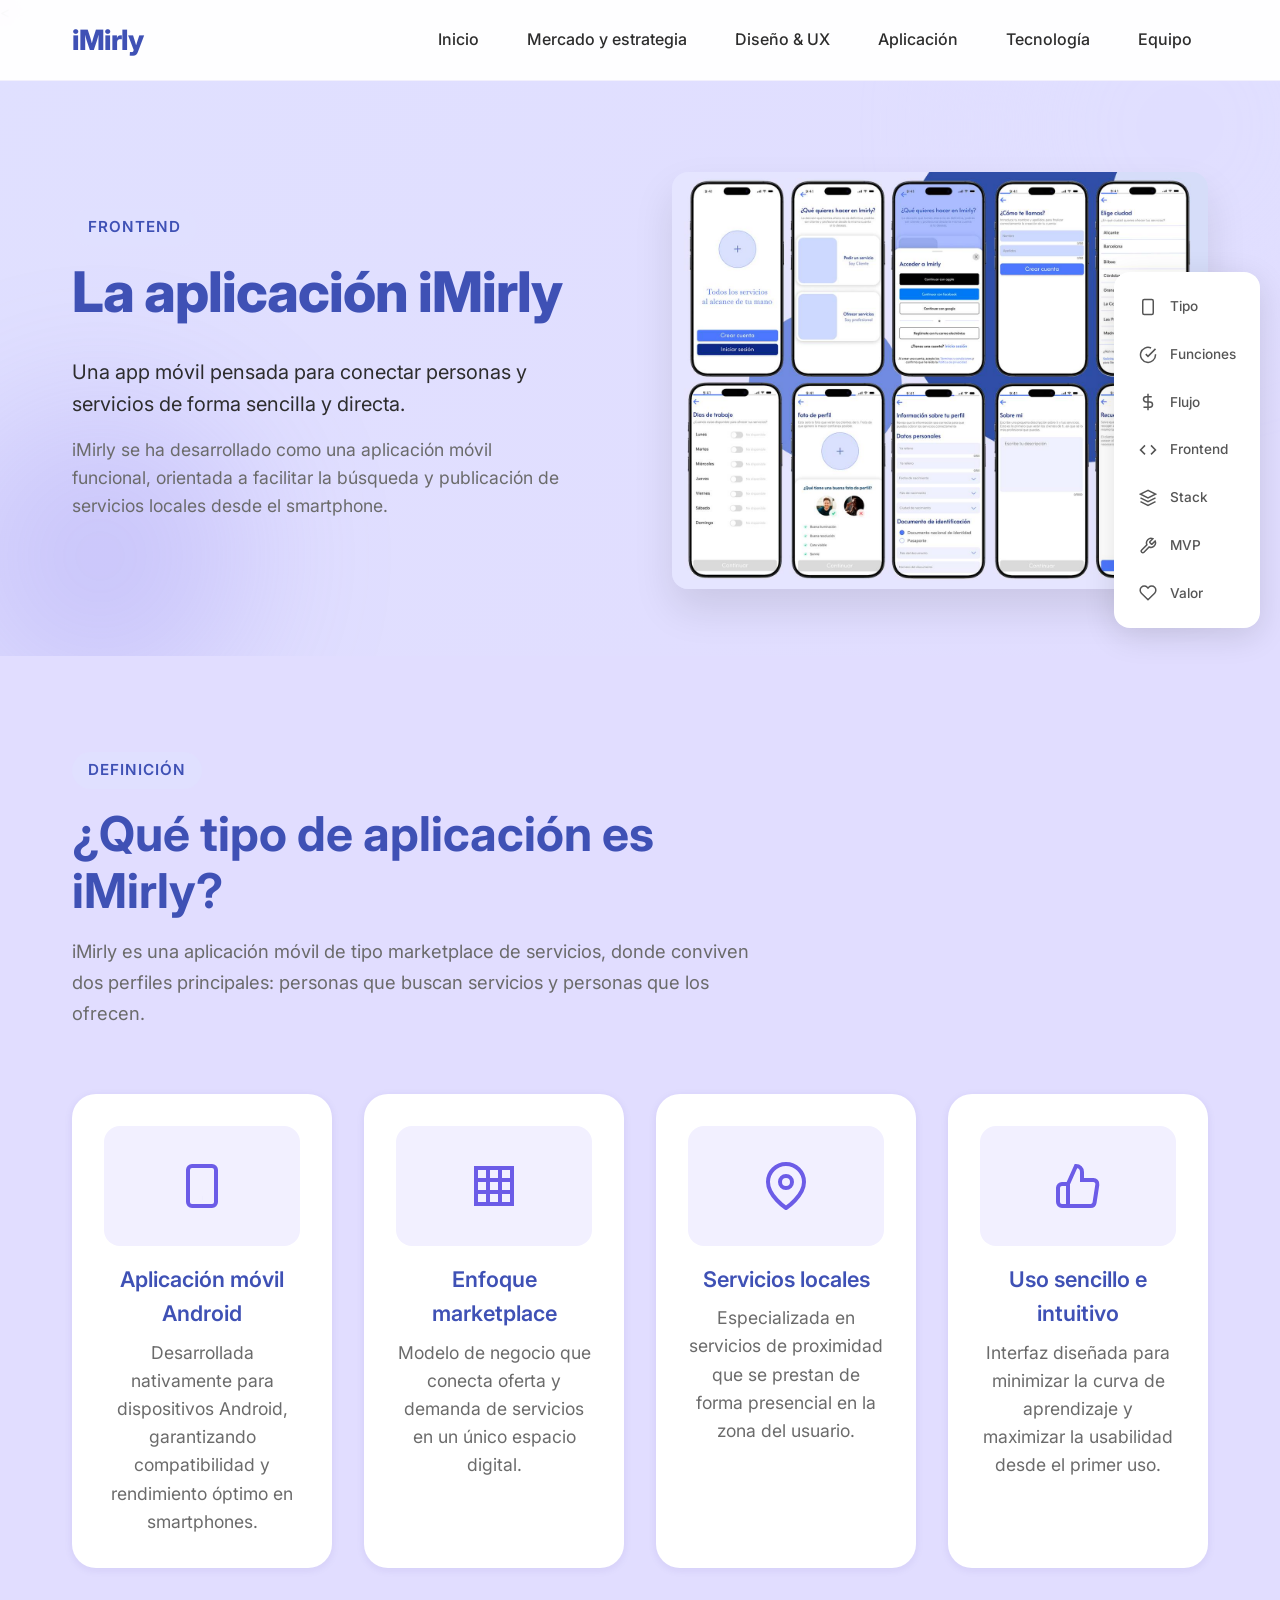
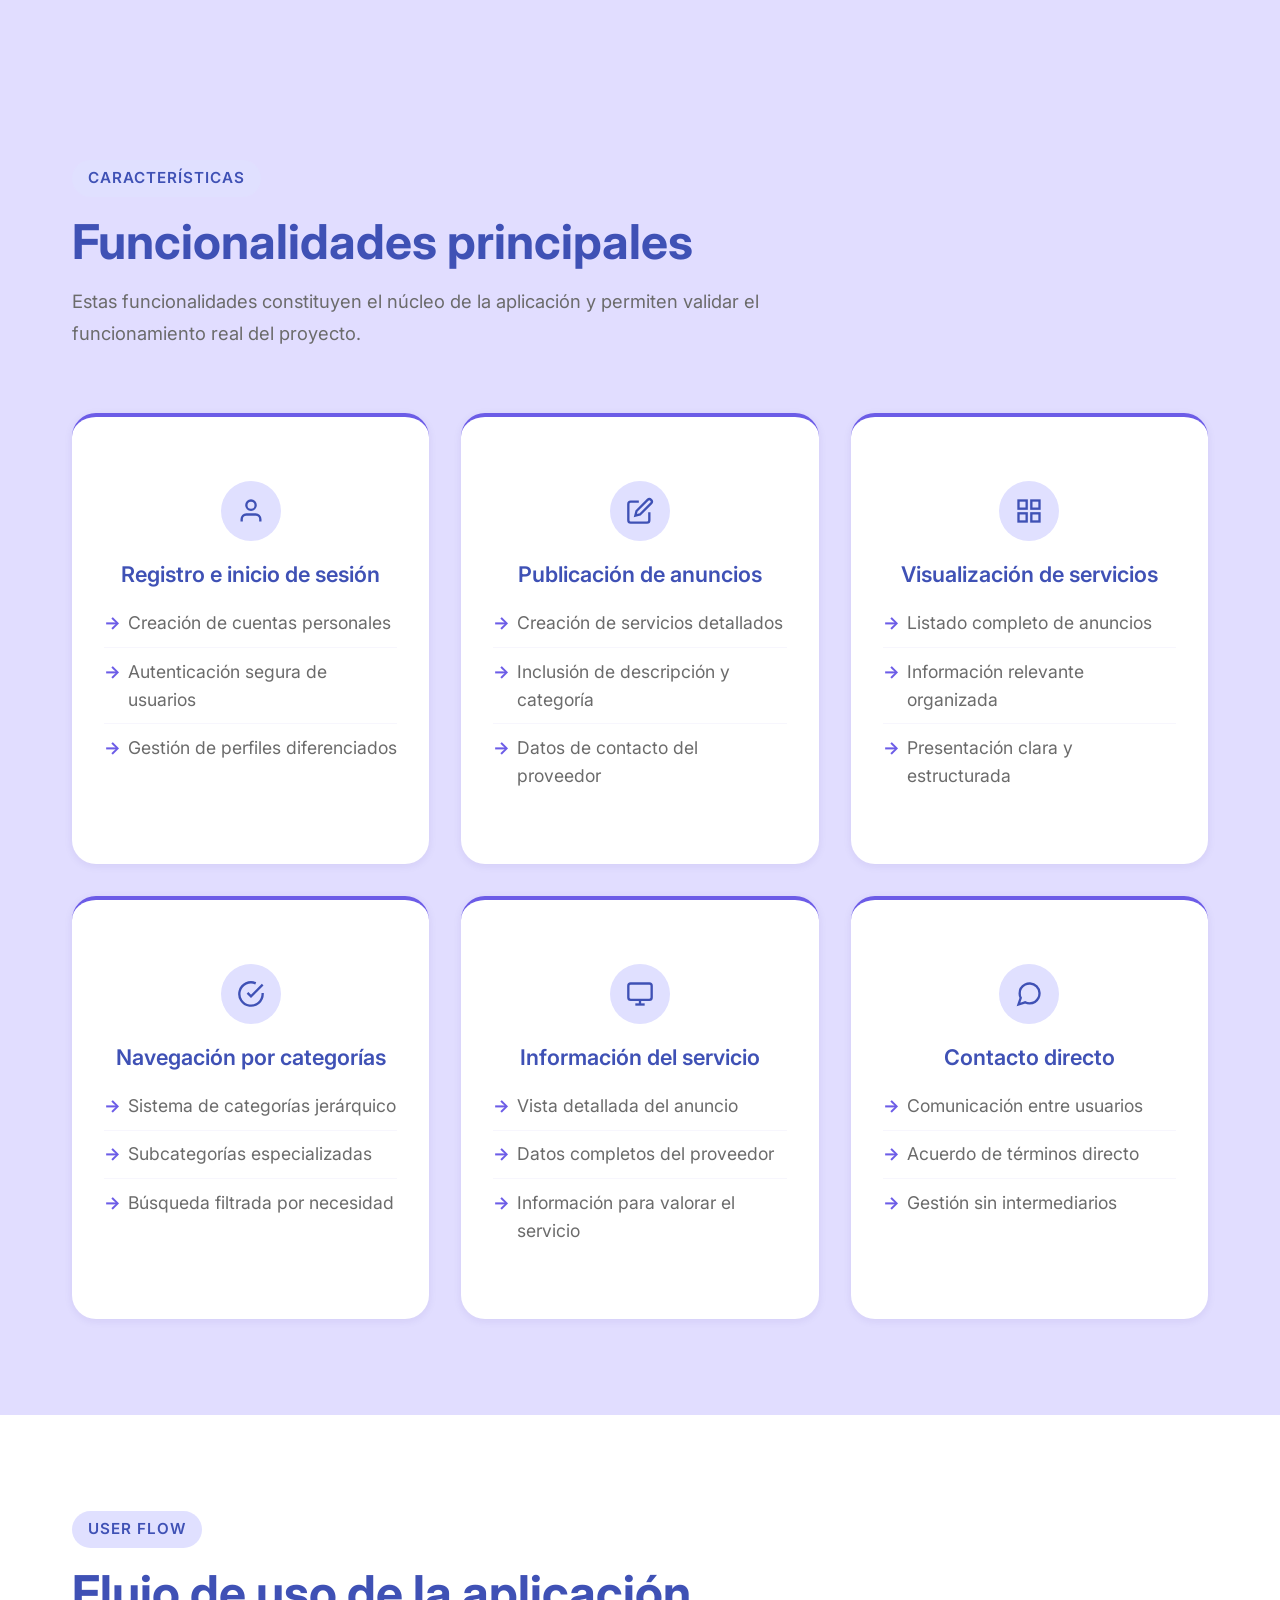
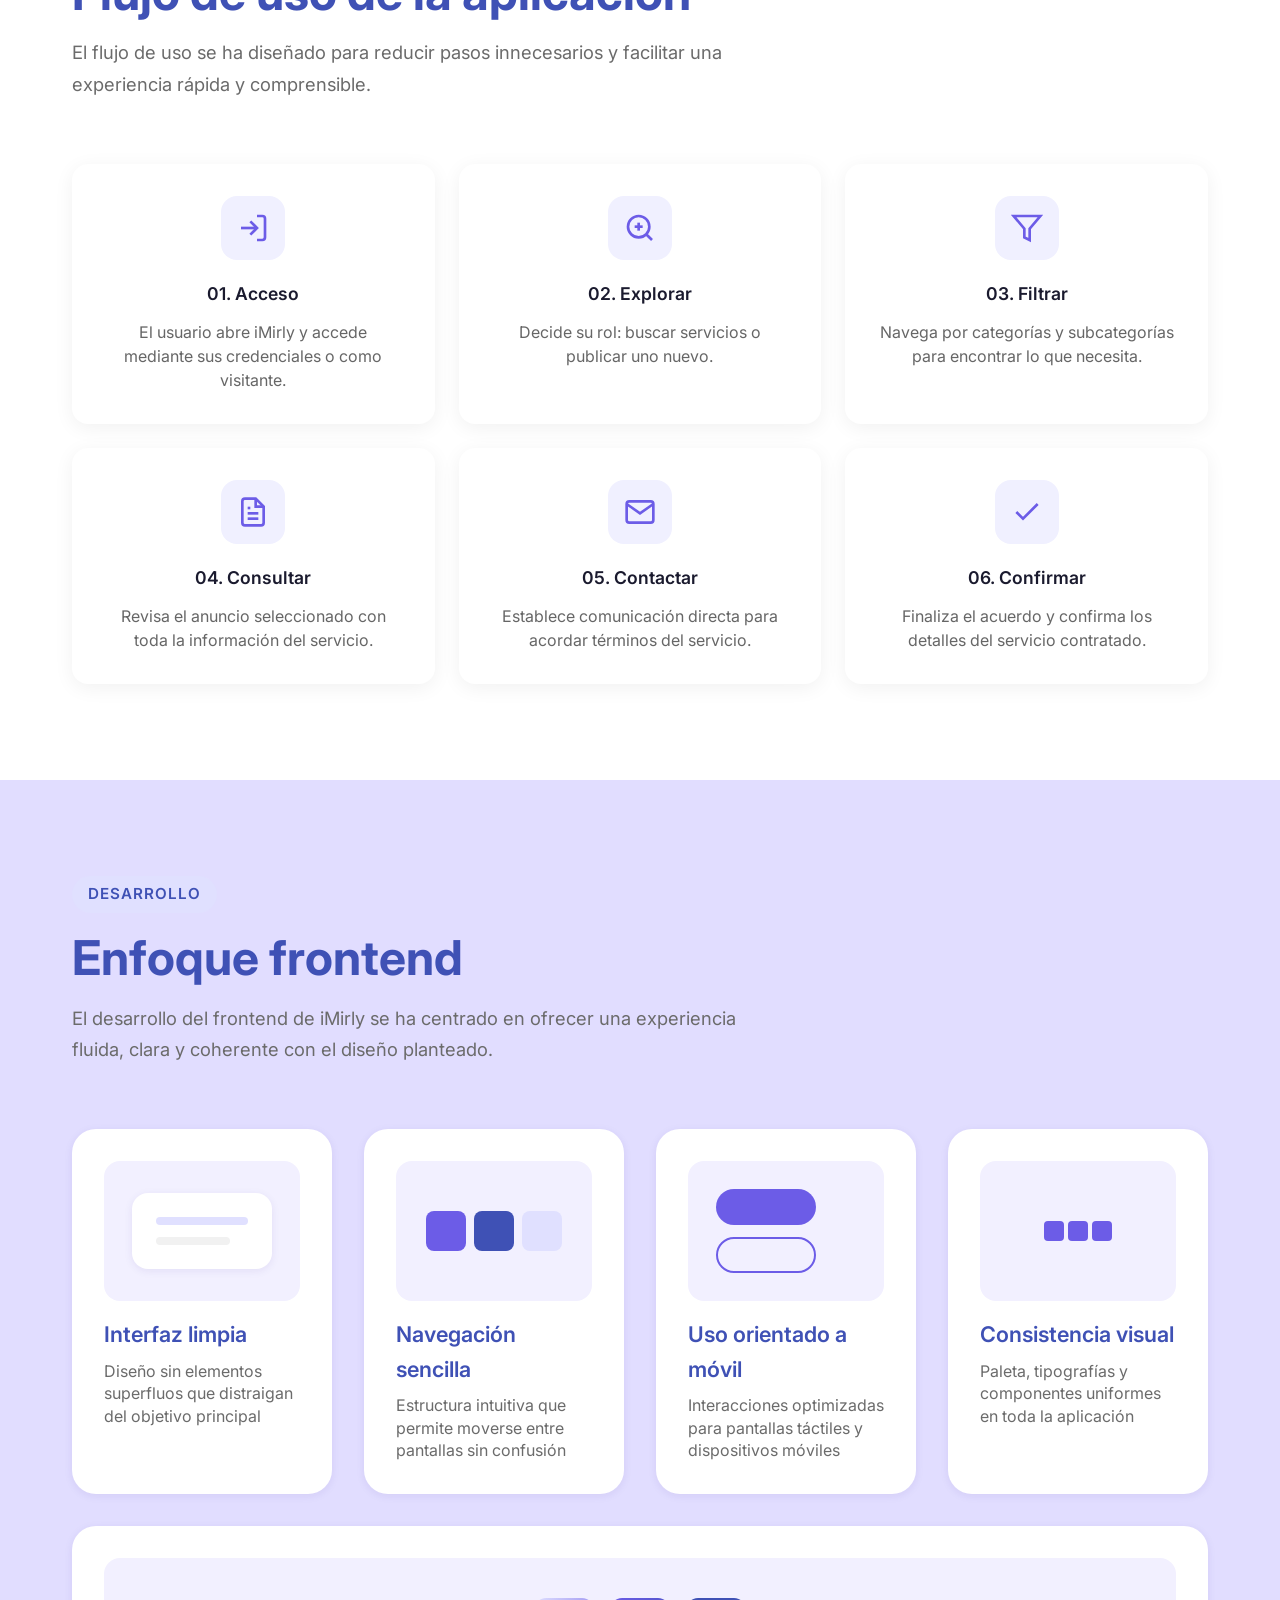
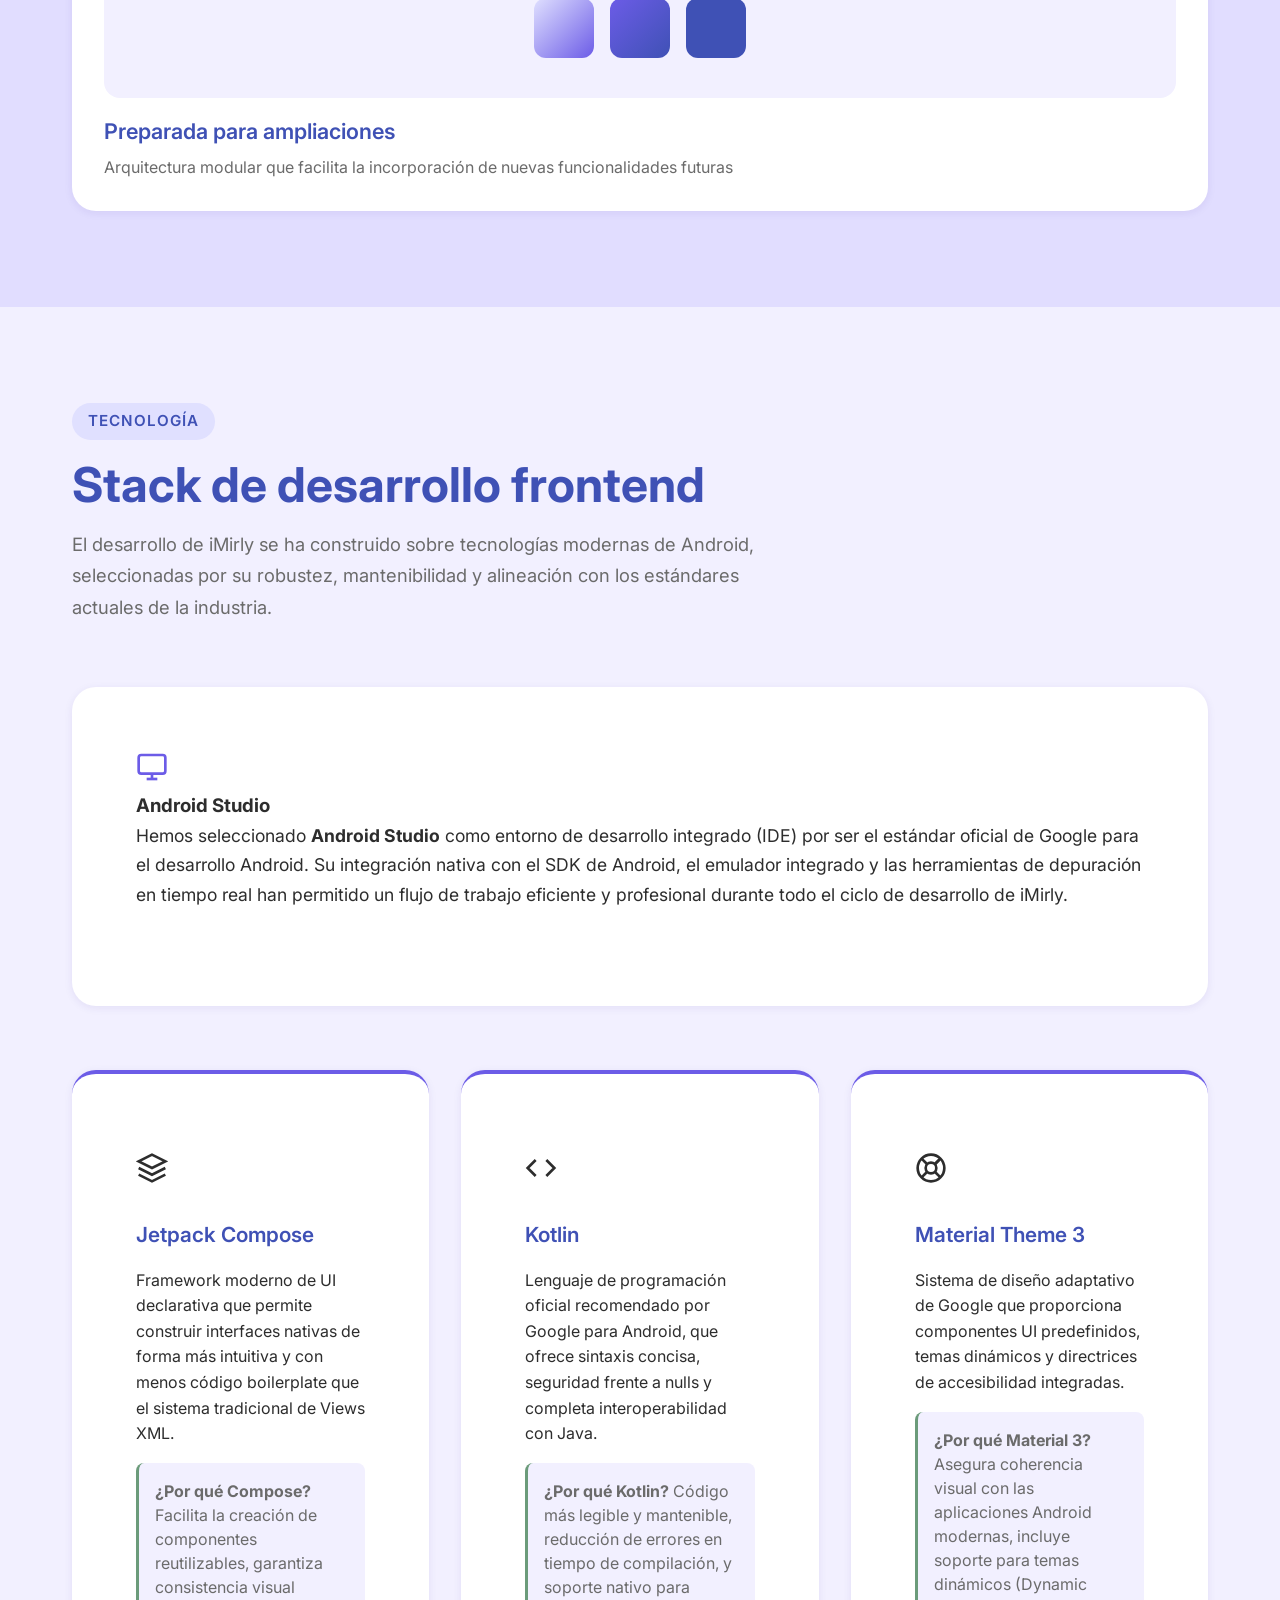
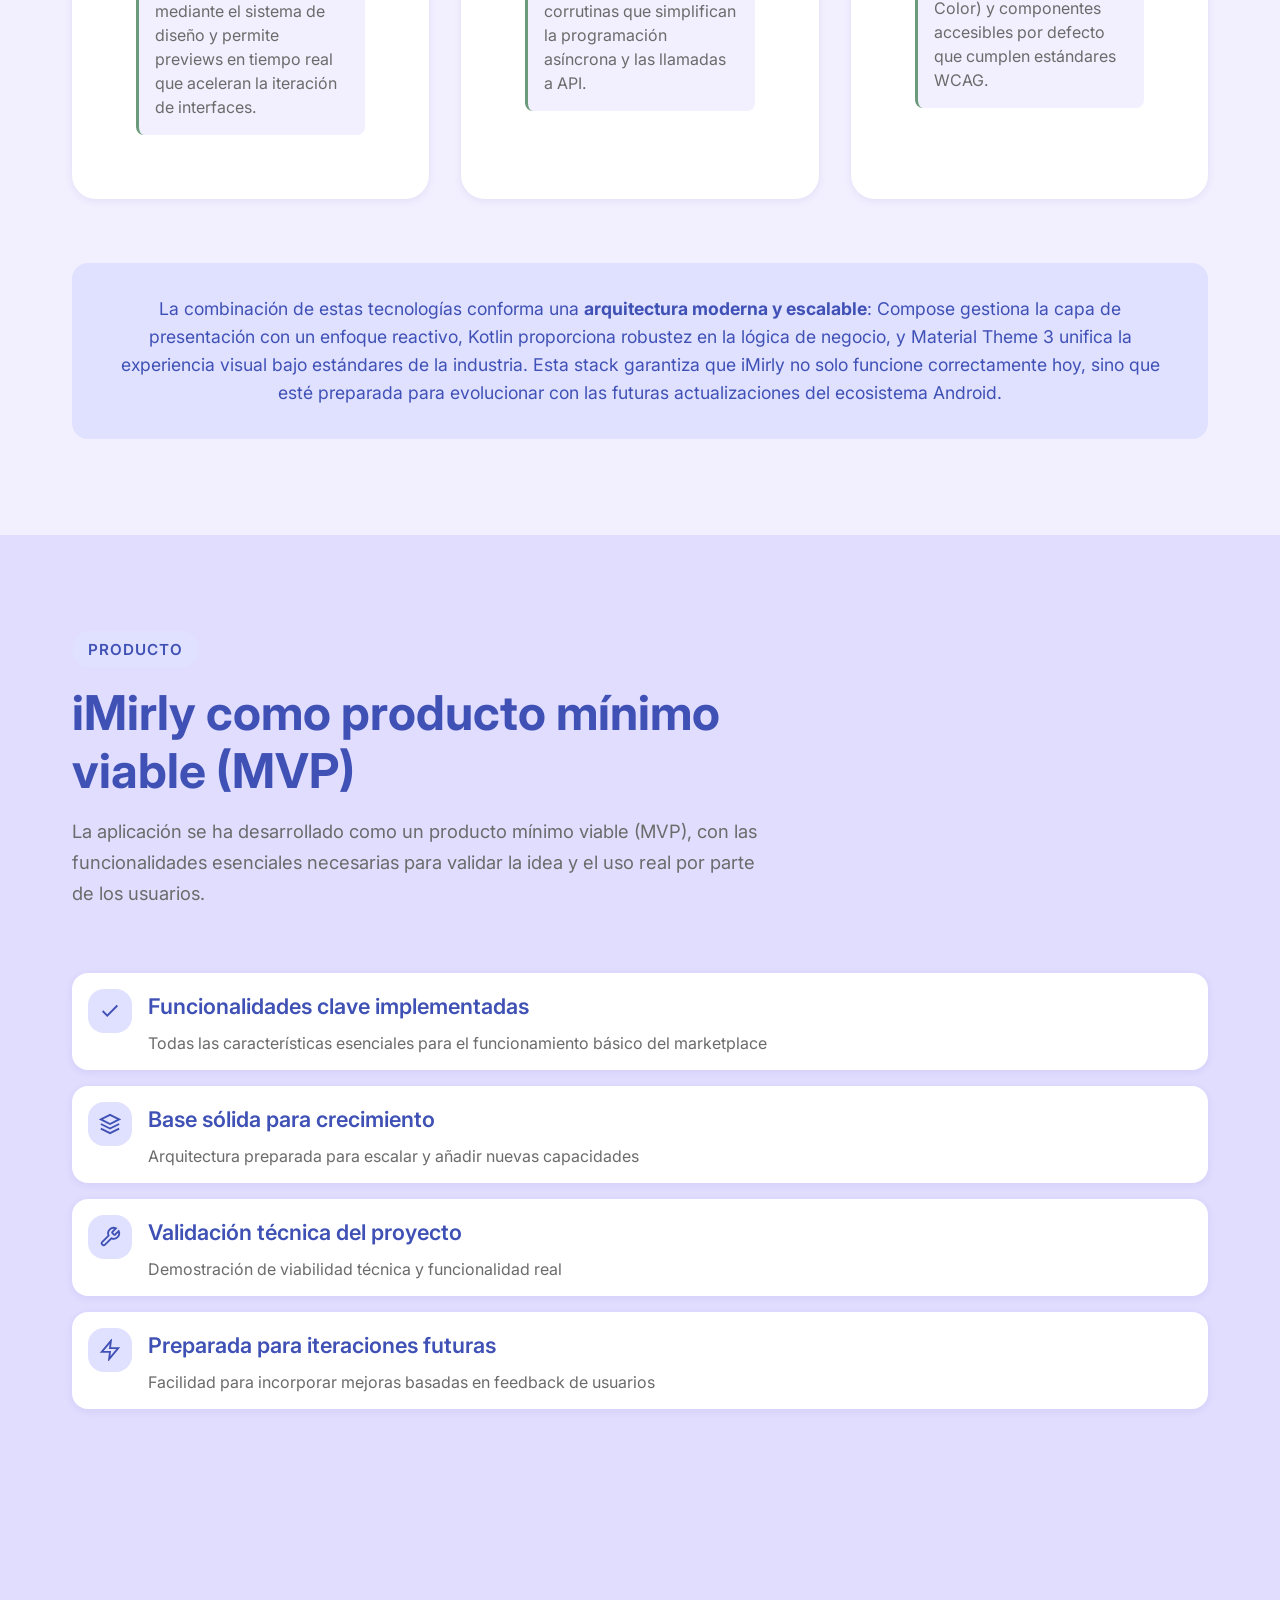
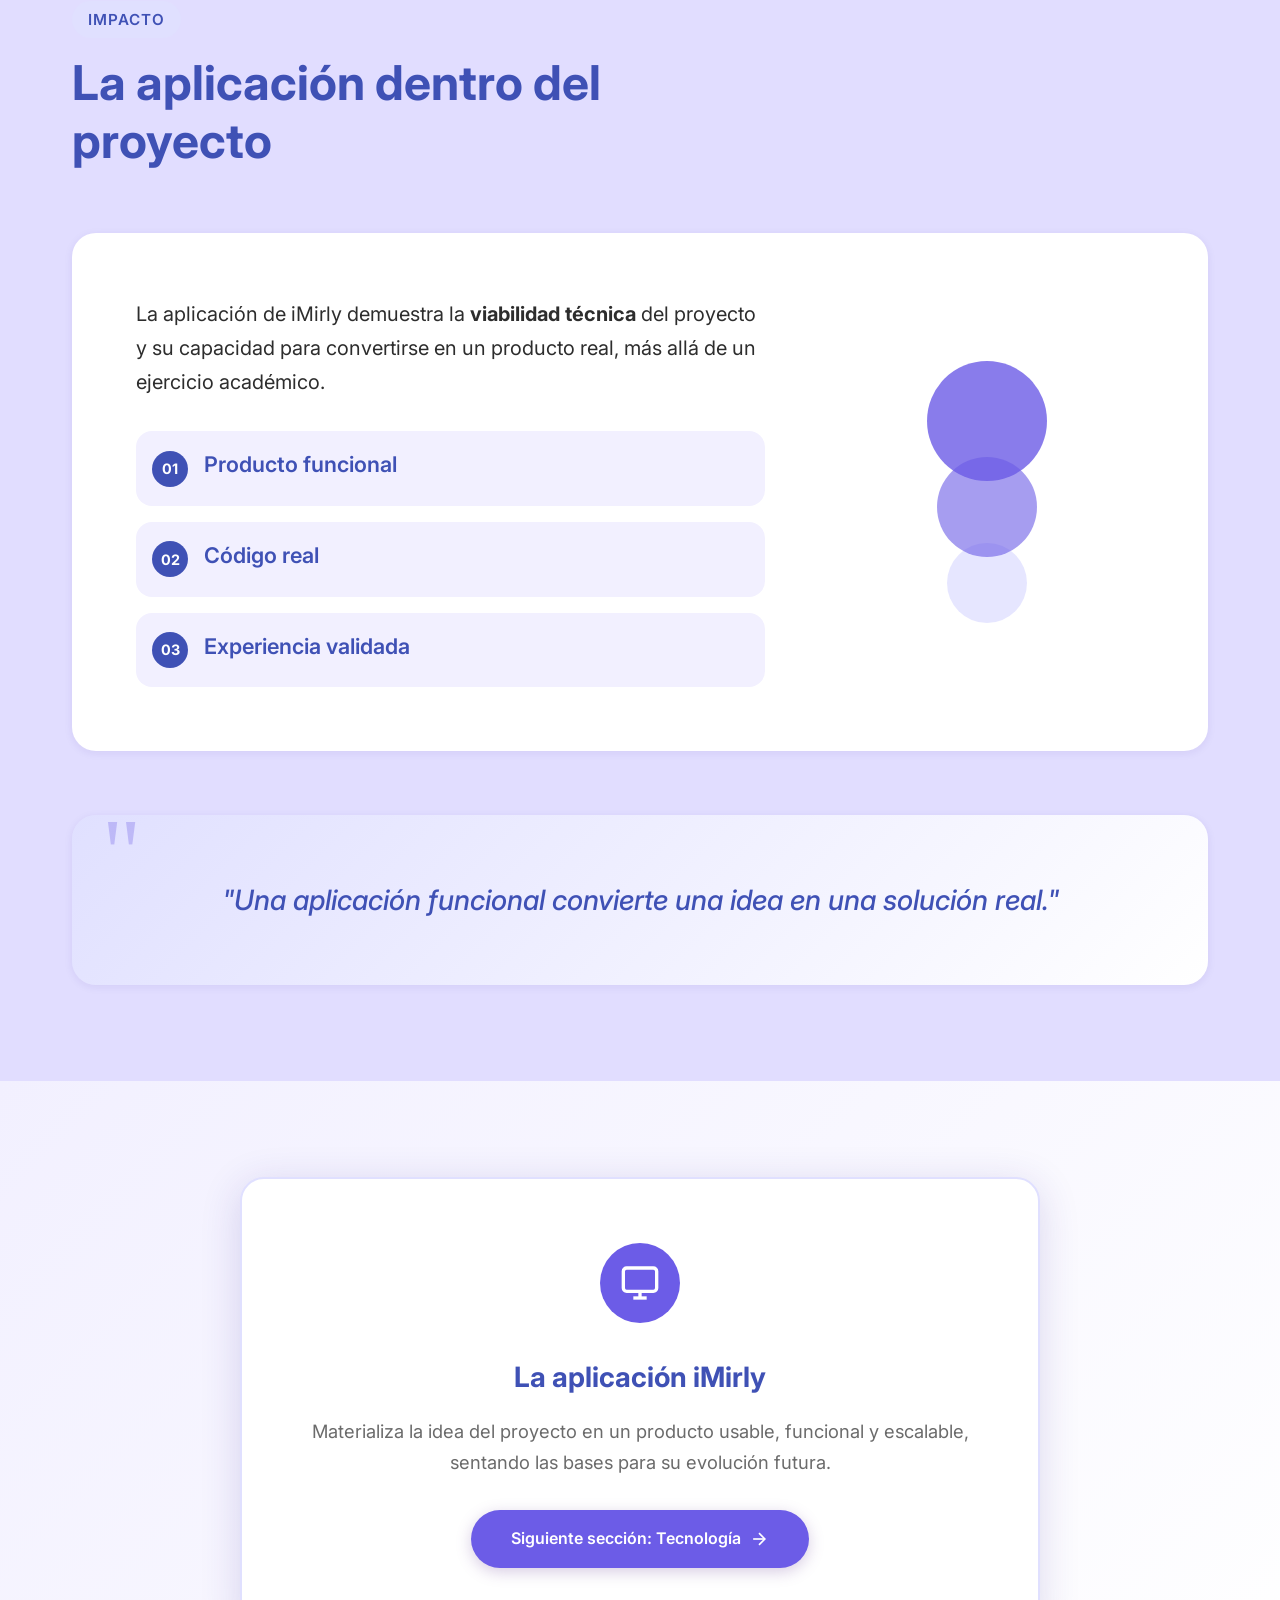
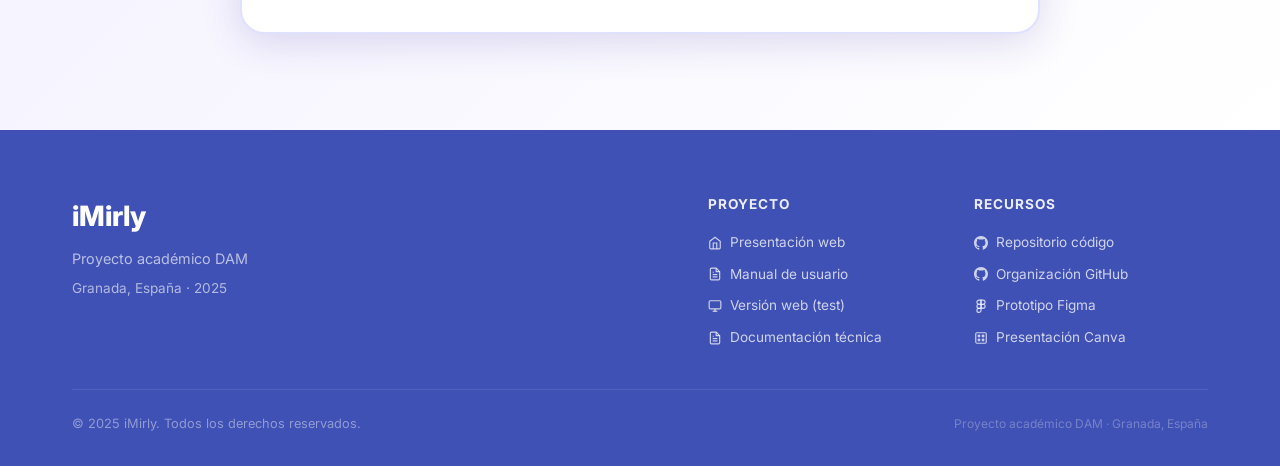
==== commit 0551fdbb: "Arreglos visuales y de funcionamiento" ====
--- a/aplicacion.html
+++ b/aplicacion.html
@@ -34,8 +34,6 @@
             }
         }
     </style>
-
-<base target="_blank">
 </head>
 <body>
     <!-- Header / Navbar -->
@@ -70,6 +68,55 @@
         </nav>
     </header>
 
+    <!-- Menú Flotante Lateral -->
+    <nav class="floating-nav" id="floating-nav">
+        <div class="floating-nav__menu active" id="floating-menu">
+            <a href="#tipo-aplicacion" class="floating-nav__link" data-section="tipo-aplicacion">
+                <span class="floating-nav__icon">
+                    <svg viewBox="0 0 24 24" fill="none" stroke="currentColor" stroke-width="2"><rect x="5" y="2" width="14" height="20" rx="2"/><line x1="12" y1="18" x2="12.01" y2="18"/></svg>
+                </span>
+                <span class="floating-nav__label">Tipo</span>
+            </a>
+            <a href="#funcionalidades" class="floating-nav__link" data-section="funcionalidades">
+                <span class="floating-nav__icon">
+                    <svg viewBox="0 0 24 24" fill="none" stroke="currentColor" stroke-width="2"><path d="M22 11.08V12a10 10 0 1 1-5.93-9.14"/><polyline points="22 4 12 14.01 9 11.01"/></svg>
+                </span>
+                <span class="floating-nav__label">Funciones</span>
+            </a>
+            <a href="#flujo-uso" class="floating-nav__link" data-section="flujo-uso">
+                <span class="floating-nav__icon">
+                    <svg viewBox="0 0 24 24" fill="none" stroke="currentColor" stroke-width="2"><line x1="12" y1="1" x2="12" y2="23"/><path d="M17 5H9.5a3.5 3.5 0 0 0 0 7h5a3.5 3.5 0 0 1 0 7H6"/></svg>
+                </span>
+                <span class="floating-nav__label">Flujo</span>
+            </a>
+            <a href="#frontend" class="floating-nav__link" data-section="frontend">
+                <span class="floating-nav__icon">
+                    <svg viewBox="0 0 24 24" fill="none" stroke="currentColor" stroke-width="2"><polyline points="16 18 22 12 16 6"/><polyline points="8 6 2 12 8 18"/></svg>
+                </span>
+                <span class="floating-nav__label">Frontend</span>
+            </a>
+            <a href="#stack-tecnologico" class="floating-nav__link" data-section="stack-tecnologico">
+                <span class="floating-nav__icon">
+                    <svg viewBox="0 0 24 24" fill="none" stroke="currentColor" stroke-width="2"><path d="M12 2L2 7l10 5 10-5-10-5zM2 17l10 5 10-5M2 12l10 5 10-5"/></svg>
+                </span>
+                <span class="floating-nav__label">Stack</span>
+            </a>
+            <a href="#mvp" class="floating-nav__link" data-section="mvp">
+                <span class="floating-nav__icon">
+                    <svg viewBox="0 0 24 24" fill="none" stroke="currentColor" stroke-width="2"><path d="M14.7 6.3a1 1 0 0 0 0 1.4l1.6 1.6a1 1 0 0 0 1.4 0l3.77-3.77a6 6 0 0 1-7.94 7.94l-6.91 6.91a2.12 2.12 0 0 1-3-3l6.91-6.91a6 6 0 0 1 7.94-7.94l-3.76 3.76z"/></svg>
+                </span>
+                <span class="floating-nav__label">MVP</span>
+            </a>
+            <a href="#valor" class="floating-nav__link" data-section="valor">
+                <span class="floating-nav__icon">
+                    <svg viewBox="0 0 24 24" fill="none" stroke="currentColor" stroke-width="2"><path d="M20.84 4.61a5.5 5.5 0 0 0-7.78 0L12 5.67l-1.06-1.06a5.5 5.5 0 0 0-7.78 7.78l1.06 1.06L12 21.23l7.78-7.78 1.06-1.06a5.5 5.5 0 0 0 0-7.78z"/></svg>
+                </span>
+                <span class="floating-nav__label">Valor</span>
+            </a>
+        </div>
+    </nav>
+
+
     <!-- Hero Section -->
     <<section class="hero hero--secondary">
     <div class="hero__decoration hero__decoration--1"></div>
@@ -271,7 +318,7 @@
                         </svg>
                     </div>
                     <h3 style="font-size: 1.1rem; font-weight: 600; color: #1a1a2e; margin-bottom: 12px;">01. Acceso</h3>
-                    <p style="font-size: 0.9rem; color: #666; line-height: 1.5;">El usuario abre iMirly y accede mediante sus credenciales o como visitante.</p>
+                    <p style="font-size: 1rem; color: #666; line-height: 1.5;">El usuario abre iMirly y accede mediante sus credenciales o como visitante.</p>
                 </div>
 
                 <div class="flow-card fade-in" style="background: white; border-radius: 16px; padding: 32px; box-shadow: 0 4px 20px rgba(0,0,0,0.06); text-align: center;">
@@ -284,7 +331,7 @@
                         </svg>
                     </div>
                     <h3 style="font-size: 1.1rem; font-weight: 600; color: #1a1a2e; margin-bottom: 12px;">02. Explorar</h3>
-                    <p style="font-size: 0.9rem; color: #666; line-height: 1.5;">Decide su rol: buscar servicios o publicar uno nuevo.</p>
+                    <p style="font-size: 1rem; color: #666; line-height: 1.5;">Decide su rol: buscar servicios o publicar uno nuevo.</p>
                 </div>
 
                 <div class="flow-card fade-in" style="background: white; border-radius: 16px; padding: 32px; box-shadow: 0 4px 20px rgba(0,0,0,0.06); text-align: center;">
@@ -294,7 +341,7 @@
                         </svg>
                     </div>
                     <h3 style="font-size: 1.1rem; font-weight: 600; color: #1a1a2e; margin-bottom: 12px;">03. Filtrar</h3>
-                    <p style="font-size: 0.9rem; color: #666; line-height: 1.5;">Navega por categorías y subcategorías para encontrar lo que necesita.</p>
+                    <p style="font-size: 1rem; color: #666; line-height: 1.5;">Navega por categorías y subcategorías para encontrar lo que necesita.</p>
                 </div>
 
                 <div class="flow-card fade-in" style="background: white; border-radius: 16px; padding: 32px; box-shadow: 0 4px 20px rgba(0,0,0,0.06); text-align: center;">
@@ -308,7 +355,7 @@
                         </svg>
                     </div>
                     <h3 style="font-size: 1.1rem; font-weight: 600; color: #1a1a2e; margin-bottom: 12px;">04. Consultar</h3>
-                    <p style="font-size: 0.9rem; color: #666; line-height: 1.5;">Revisa el anuncio seleccionado con toda la información del servicio.</p>
+                    <p style="font-size: 1rem; color: #666; line-height: 1.5;">Revisa el anuncio seleccionado con toda la información del servicio.</p>
                 </div>
 
                 <div class="flow-card fade-in" style="background: white; border-radius: 16px; padding: 32px; box-shadow: 0 4px 20px rgba(0,0,0,0.06); text-align: center;">
@@ -319,7 +366,7 @@
                         </svg>
                     </div>
                     <h3 style="font-size: 1.1rem; font-weight: 600; color: #1a1a2e; margin-bottom: 12px;">05. Contactar</h3>
-                    <p style="font-size: 0.9rem; color: #666; line-height: 1.5;">Establece comunicación directa para acordar términos del servicio.</p>
+                    <p style="font-size: 1rem; color: #666; line-height: 1.5;">Establece comunicación directa para acordar términos del servicio.</p>
                 </div>
 
                 <div class="flow-card fade-in" style="background: white; border-radius: 16px; padding: 32px; box-shadow: 0 4px 20px rgba(0,0,0,0.06); text-align: center;">
@@ -329,7 +376,7 @@
                         </svg>
                     </div>
                     <h3 style="font-size: 1.1rem; font-weight: 600; color: #1a1a2e; margin-bottom: 12px;">06. Confirmar</h3>
-                    <p style="font-size: 0.9rem; color: #666; line-height: 1.5;">Finaliza el acuerdo y confirma los detalles del servicio contratado.</p>
+                    <p style="font-size: 1rem; color: #666; line-height: 1.5;">Finaliza el acuerdo y confirma los detalles del servicio contratado.</p>
                 </div>
             </div>
         </div>
@@ -629,25 +676,7 @@
         </div>
     </section>
 
-    <!-- Footer -->
-    <footer class="footer">
-        <div class="container">
-            <div class="footer__content">
-                <div class="footer__brand">
-                    <span class="footer__logo">iMirly</span>
-                    <p class="footer__text">Proyecto académico DAM</p>
-                </div>
-                <div class="footer__info">
-                    <p class="footer__location">Granada, España</p>
-                    <p class="footer__note">Presentación del proyecto</p>
-                </div>
-            </div>
-            <div class="footer__bottom">
-                <p>&copy; 2025 iMirly. Todos los derechos reservados.</p>
-            </div>
-        </div>
-    </footer>
-
     <script src="main.js"></script>
+    <script src="footer.js"></script>
 </body>
 </html>
--- a/styles.css
+++ b/styles.css
@@ -134,7 +134,7 @@
 
 .nav__link {
     padding: 0.5rem 1rem;
-    font-size: 0.9rem;
+    font-size: 1rem;
     font-weight: 500;
     color: var(--color-text);
     border-radius: var(--radius-full);
@@ -168,7 +168,7 @@
     color: white;
     padding: 0.4rem 0.8rem;
     border-radius: var(--radius-sm);
-    font-size: 0.75rem;
+    font-size: 0.95rem;
     white-space: nowrap;
     opacity: 0;
     visibility: hidden;
@@ -393,7 +393,7 @@
     padding: 0.4rem 1rem;
     background: var(--color-lavender-light);
     color: var(--color-purple);
-    font-size: 0.85rem;
+    font-size: 0.95rem;
     font-weight: 600;
     border-radius: var(--radius-full);
     margin-bottom: var(--spacing-sm);
@@ -679,7 +679,7 @@
 .subsection__title,
 .legal-item__content h3,
 .conclusion-card h3 {
-    font-size: 1.25rem;
+    font-size: 1.35rem;
     font-weight: 600;
     color: var(--color-purple);
     margin-bottom: 0.5rem;
@@ -709,7 +709,7 @@
 .org-structure>p,
 .establishment-intro {
     color: var(--color-text-light);
-    font-size: 0.95rem;
+    font-size: 1.1rem;
     line-height: 1.6;
 }
 /* ============================================
@@ -891,14 +891,14 @@
     display: flex;
     align-items: center;
     justify-content: center;
-    font-size: 0.8rem;
+    font-size: 0.95rem;
     flex-shrink: 0;
     margin-top: 2px;
 }
 
 .objective-item__text {
     color: var(--color-text);
-    font-size: 0.95rem;
+    font-size: 1rem;
     line-height: 1.5;
 }
 
@@ -973,7 +973,7 @@
     padding-top: var(--spacing-md);
     text-align: center;
     opacity: 0.7;
-    font-size: 0.85rem;
+    font-size: 0.95rem;
 }
 
 /* ============================================
@@ -1032,7 +1032,7 @@
     padding: 0.3rem 0.8rem;
     background: var(--color-lavender-light);
     color: var(--color-purple);
-    font-size: 0.75rem;
+    font-size: 0.85rem;
     font-weight: 600;
     border-radius: var(--radius-full);
     text-transform: uppercase;
@@ -1170,7 +1170,7 @@
     padding: 0.5rem 1rem;
     background: var(--color-lavender);
     color: white;
-    font-size: 0.8rem;
+    font-size: 0.9rem;
     font-weight: 600;
     text-transform: uppercase;
     letter-spacing: 1px;
@@ -1397,7 +1397,7 @@
 
 .dafo-item ul li {
     padding-left: 1rem;
-    font-size: 0.9rem;
+    font-size: 1rem;
 }
 
 .dafo-item ul li::before {
@@ -1615,12 +1615,12 @@
 .palette-color__hex {
     font-family: monospace;
     color: var(--color-gray);
-    font-size: 0.85rem;
+    font-size: 0.9rem;
 }
 
 .palette-color__use {
     color: var(--color-text-light);
-    font-size: 0.85rem;
+    font-size: 0.9rem;
 }
 
 .palette-description,
@@ -1803,7 +1803,7 @@
 }
 
 .ui-element__info p {
-    font-size: 0.85rem;
+    font-size: 1rem;
     line-height: 1.4;
 }
 
@@ -1874,7 +1874,7 @@
 }
 
 .accessibility-demo__label {
-    font-size: 0.85rem;
+    font-size: 0.9rem;
     color: var(--color-text-light);
     font-weight: 500;
 }
@@ -1919,7 +1919,7 @@
 }
 
 .accessibility-feature__text p {
-    font-size: 0.9rem;
+    font-size: 1rem;
     line-height: 1.4;
 }
 
@@ -2039,7 +2039,7 @@
 .product-features h4 {
     color: var(--color-purple);
     margin-bottom: var(--spacing-sm);
-    font-size: 1rem;
+    font-size: 1.2rem;
 }
 
 .feature-list {
@@ -2052,7 +2052,7 @@
     gap: var(--spacing-xs);
     padding: 0.5rem 0;
     color: var(--color-text);
-    font-size: 0.95rem;
+    font-size: 1rem;
 }
 
 .feature-list svg {
@@ -2063,7 +2063,7 @@
 }
 
 .product-core {
-    font-size: 0.95rem;
+    font-size: 1.15rem;
     line-height: 1.6;
     color: var(--color-text-light);
 }
@@ -2175,7 +2175,7 @@
 }
 
 .advantage-card p {
-    font-size: 0.9rem;
+    font-size: 1rem;
 }
 
 /* ============================================
@@ -2204,7 +2204,7 @@
     background: var(--color-lavender-light);
     color: var(--color-purple);
     border-radius: var(--radius-full);
-    font-size: 0.85rem;
+    font-size: 0.9rem;
     font-weight: 500;
 }
 
@@ -2462,7 +2462,7 @@
     color: #e74c3c;
     border: 1px solid #e74c3c;
     border-radius: var(--radius-full);
-    font-size: 0.85rem;
+    font-size: 0.9rem;
 }
 
 .imirly-position {
@@ -2517,7 +2517,7 @@
     background: #fee;
     color: #e74c3c;
     border-radius: var(--radius-full);
-    font-size: 0.8rem;
+    font-size: 0.9rem;
     font-weight: 500;
 }
 
@@ -4181,12 +4181,12 @@
     color: var(--color-text);
     line-height: 1.6;
     margin-bottom: var(--spacing-sm);
-    font-size: 0.95rem;
+    font-size: 1rem;
 }
 
 .research-pillar__insight {
     color: var(--color-text-light);
-    font-size: 0.9rem;
+    font-size: 1rem;
     line-height: 1.5;
     padding: var(--spacing-sm);
     background: var(--color-background-alt);
@@ -4872,3 +4872,119 @@
 
 
 
+
+
+/* ============================================
+   Floating Side Navigation (Global)
+   ============================================ */
+
+.floating-nav {
+    position: fixed;
+    right: 20px;
+    top: 50%;
+    transform: translateY(-50%);
+    z-index: 999;
+}
+
+.floating-nav__menu {
+    display: flex;
+    flex-direction: column;
+    gap: 6px;
+    background: white;
+    padding: 14px 10px;
+    border-radius: 16px;
+    box-shadow: 0 8px 32px rgba(0, 0, 0, 0.12);
+    max-height: 80vh;
+    overflow-y: auto;
+    opacity: 1;
+    visibility: visible;
+    transform: translateX(0);
+}
+
+.floating-nav__link {
+    display: flex;
+    align-items: center;
+    gap: 12px;
+    padding: 10px 14px;
+    border-radius: 10px;
+    text-decoration: none;
+    color: #555;
+    font-size: 0.85rem;
+    font-weight: 500;
+    transition: all 0.25s ease;
+    white-space: nowrap;
+}
+
+.floating-nav__link:hover {
+    background: #f0f0f8;
+    color: #3f51b5;
+}
+
+.floating-nav__link.active {
+    background: #e8eaf6;
+    color: #3f51b5;
+}
+
+.floating-nav__icon {
+    width: 20px;
+    height: 20px;
+    display: flex;
+    align-items: center;
+    justify-content: center;
+    flex-shrink: 0;
+}
+
+.floating-nav__icon svg {
+    width: 18px;
+    height: 18px;
+}
+
+.floating-nav__label {
+    opacity: 0;
+    max-width: 0;
+    overflow: hidden;
+    transition: all 0.3s ease;
+}
+
+.floating-nav__menu:hover .floating-nav__label,
+.floating-nav__menu.active .floating-nav__label {
+    opacity: 1;
+    max-width: 200px;
+}
+
+/* Scrollbar del menú */
+.floating-nav__menu::-webkit-scrollbar {
+    width: 4px;
+}
+.floating-nav__menu::-webkit-scrollbar-track {
+    background: transparent;
+}
+.floating-nav__menu::-webkit-scrollbar-thumb {
+    background: #d1d1e0;
+    border-radius: 4px;
+}
+
+/* Responsive */
+@media (max-width: 768px) {
+    .floating-nav {
+        right: 10px;
+    }
+    .floating-nav__menu {
+        padding: 10px 6px;
+        gap: 4px;
+    }
+    .floating-nav__link {
+        padding: 6px 8px;
+        font-size: 0.75rem;
+    }
+    .floating-nav__icon svg {
+        width: 16px;
+        height: 16px;
+    }
+}
+
+@media (max-width: 480px) {
+    .floating-nav {
+        display: none;
+    }
+}
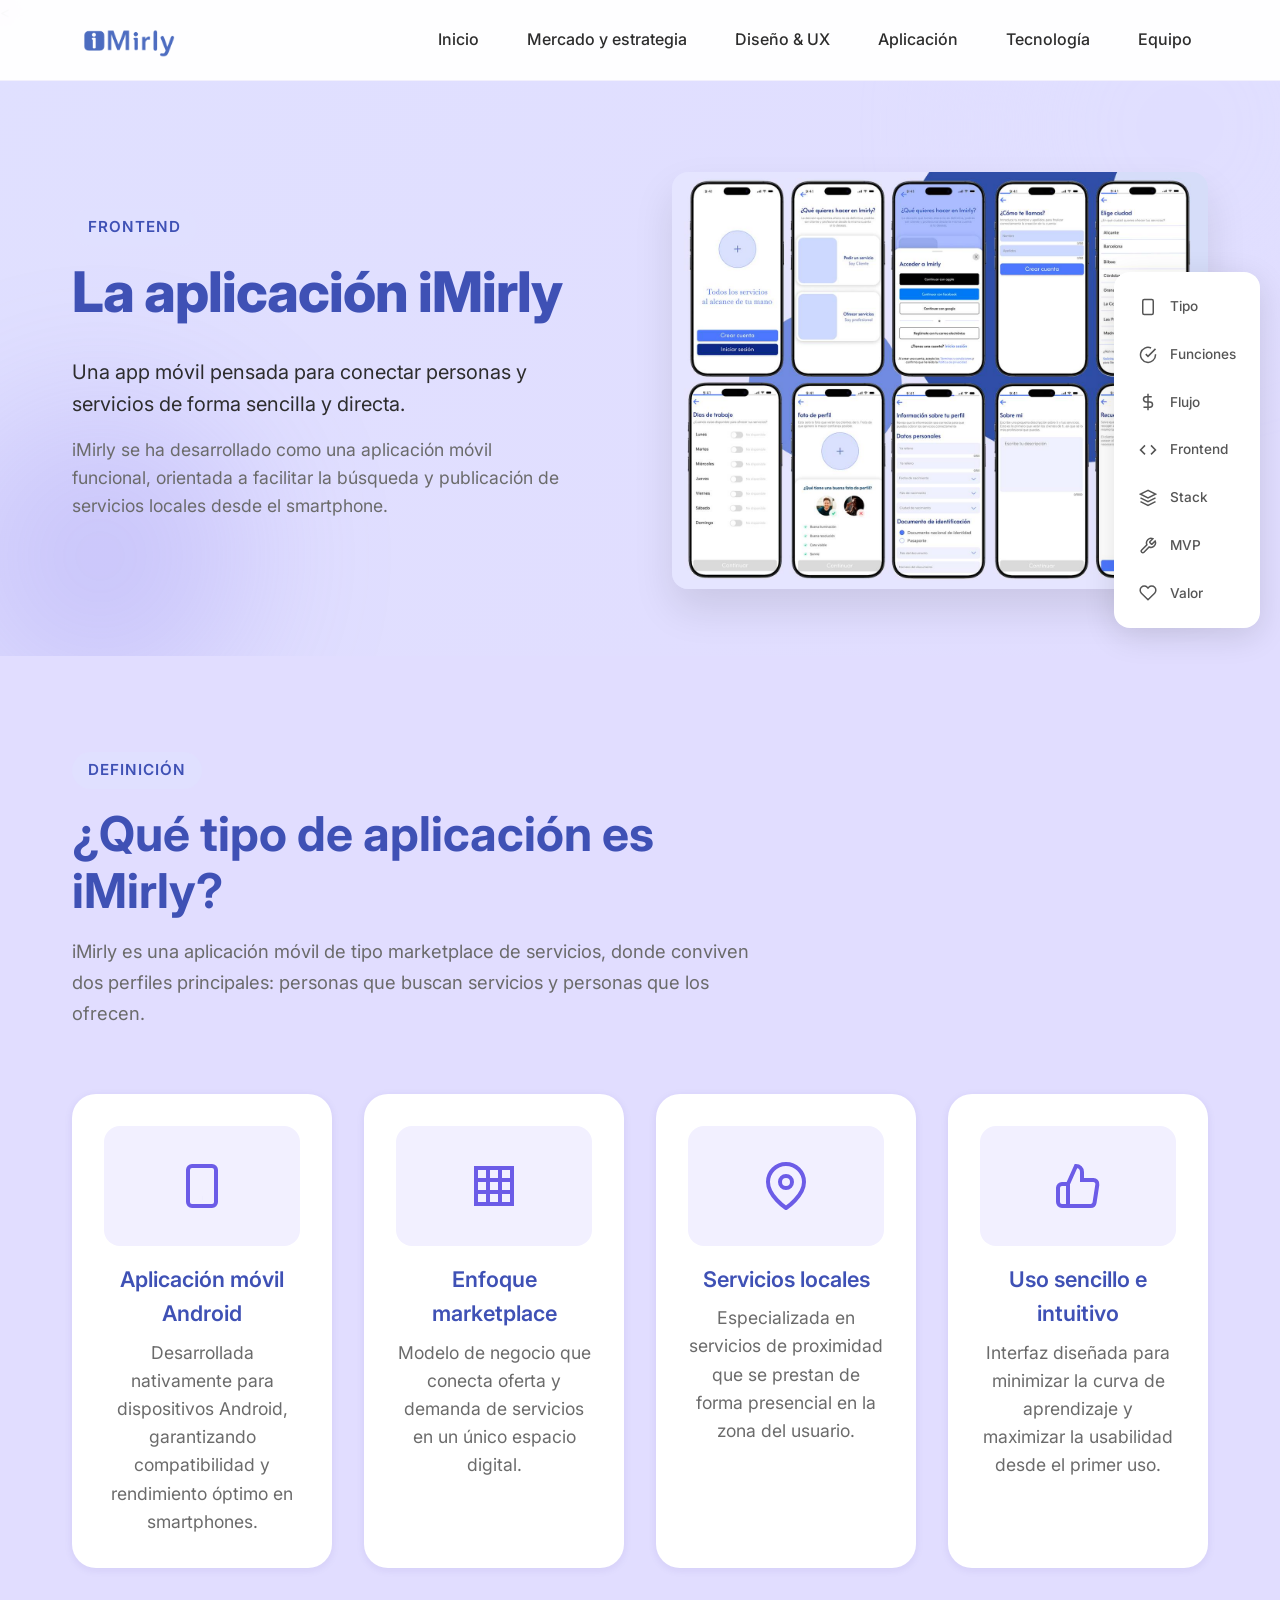
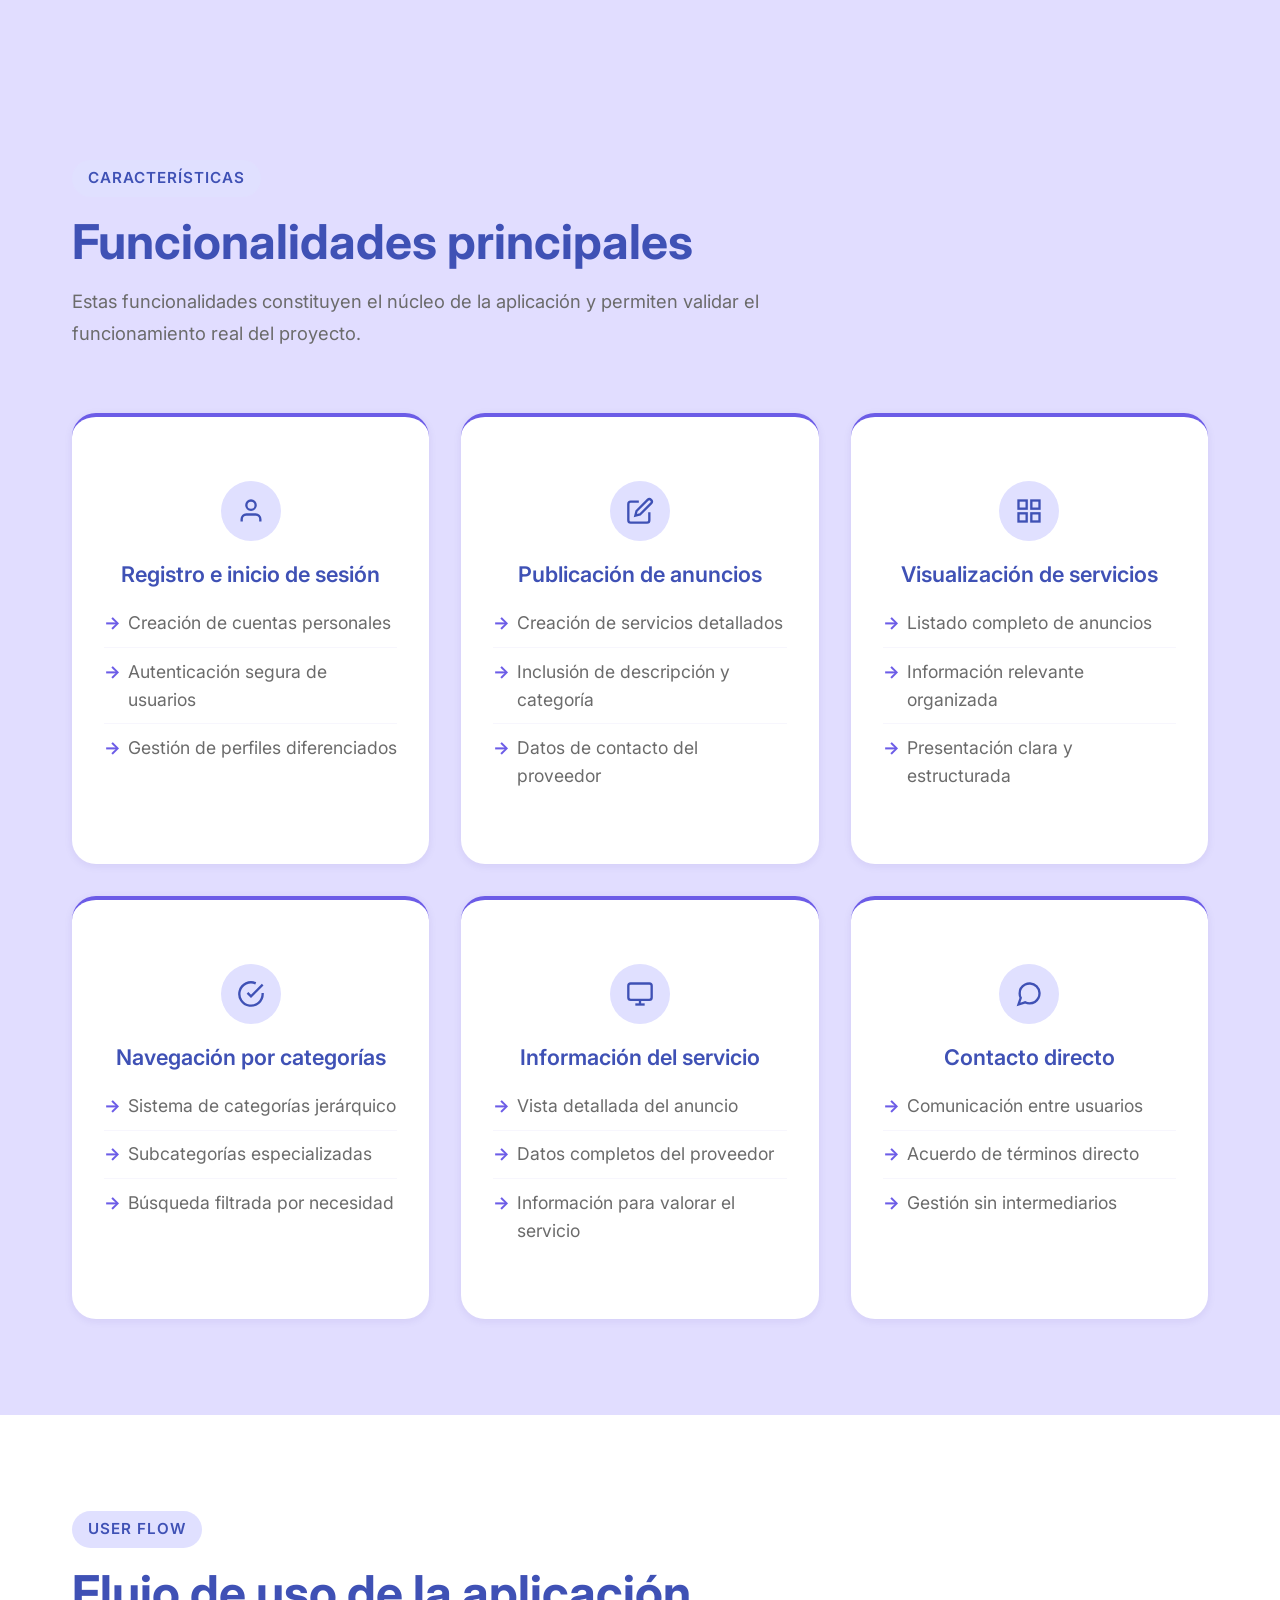
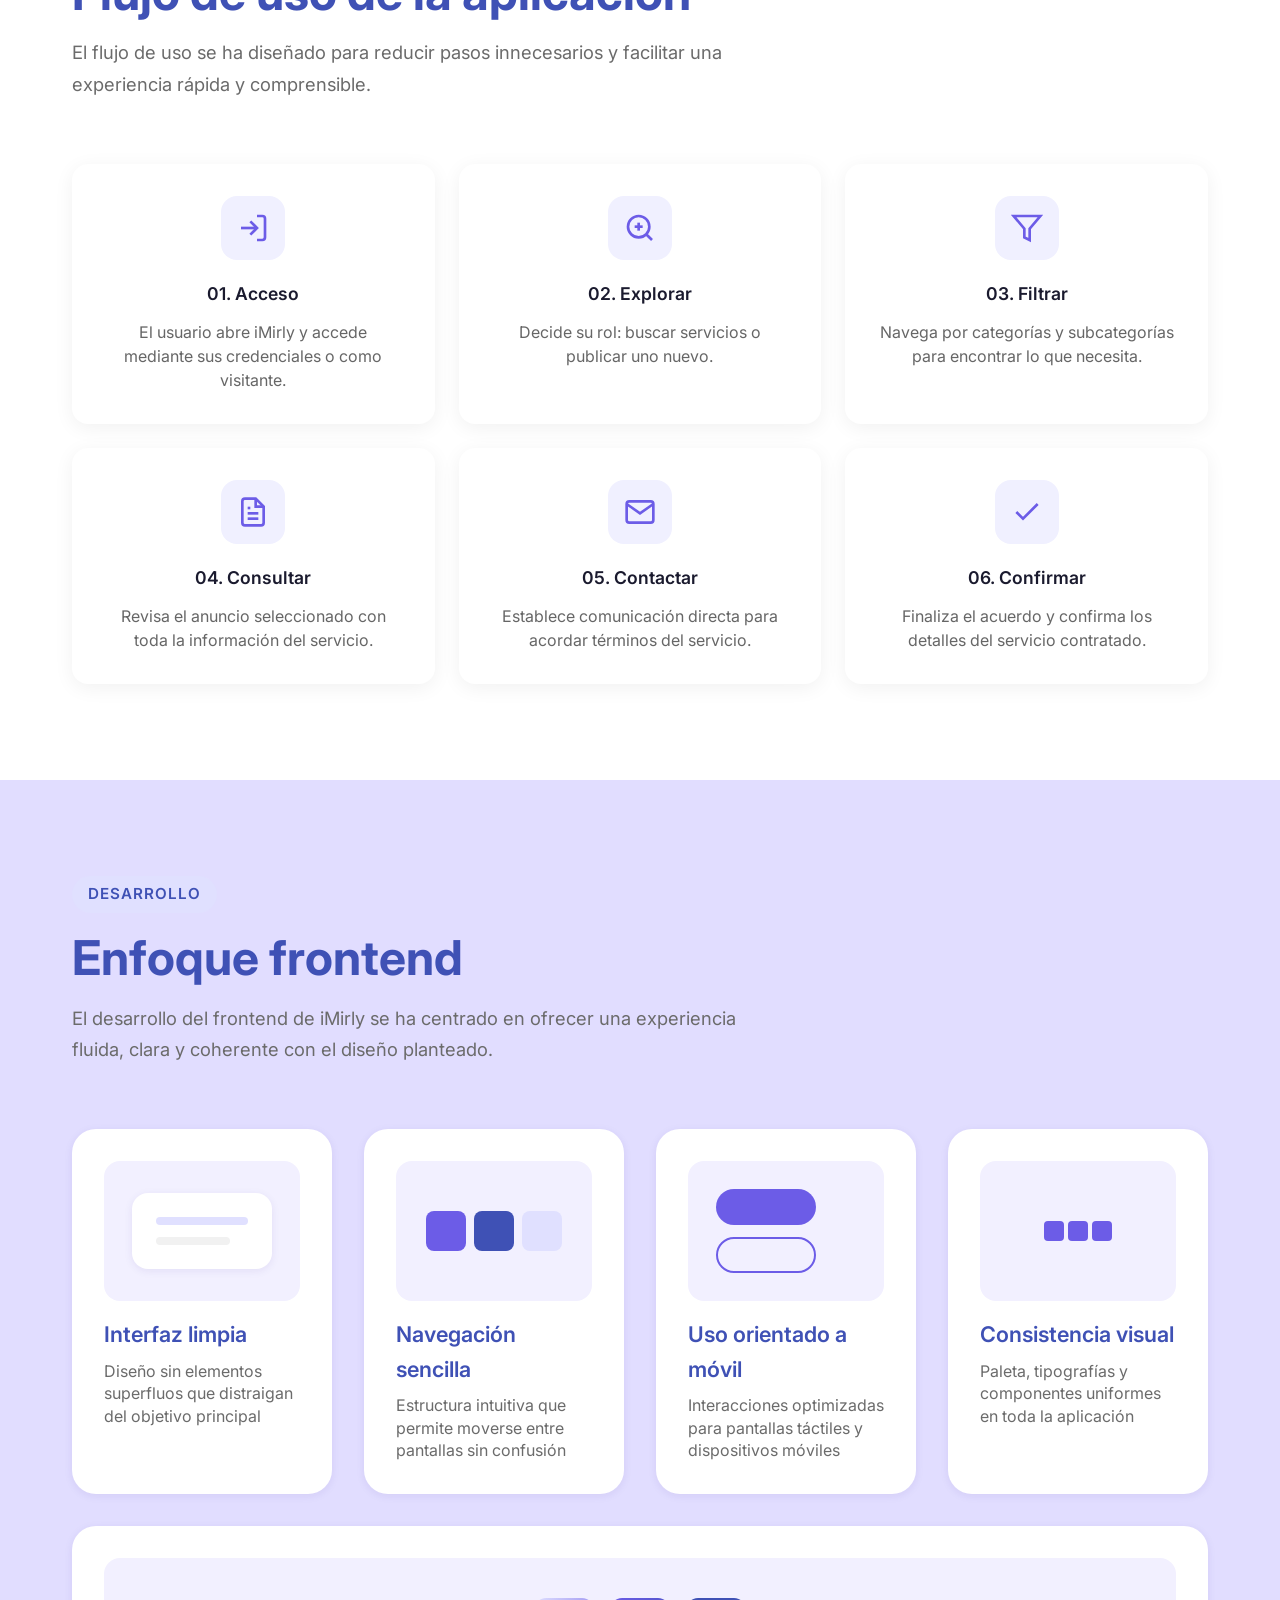
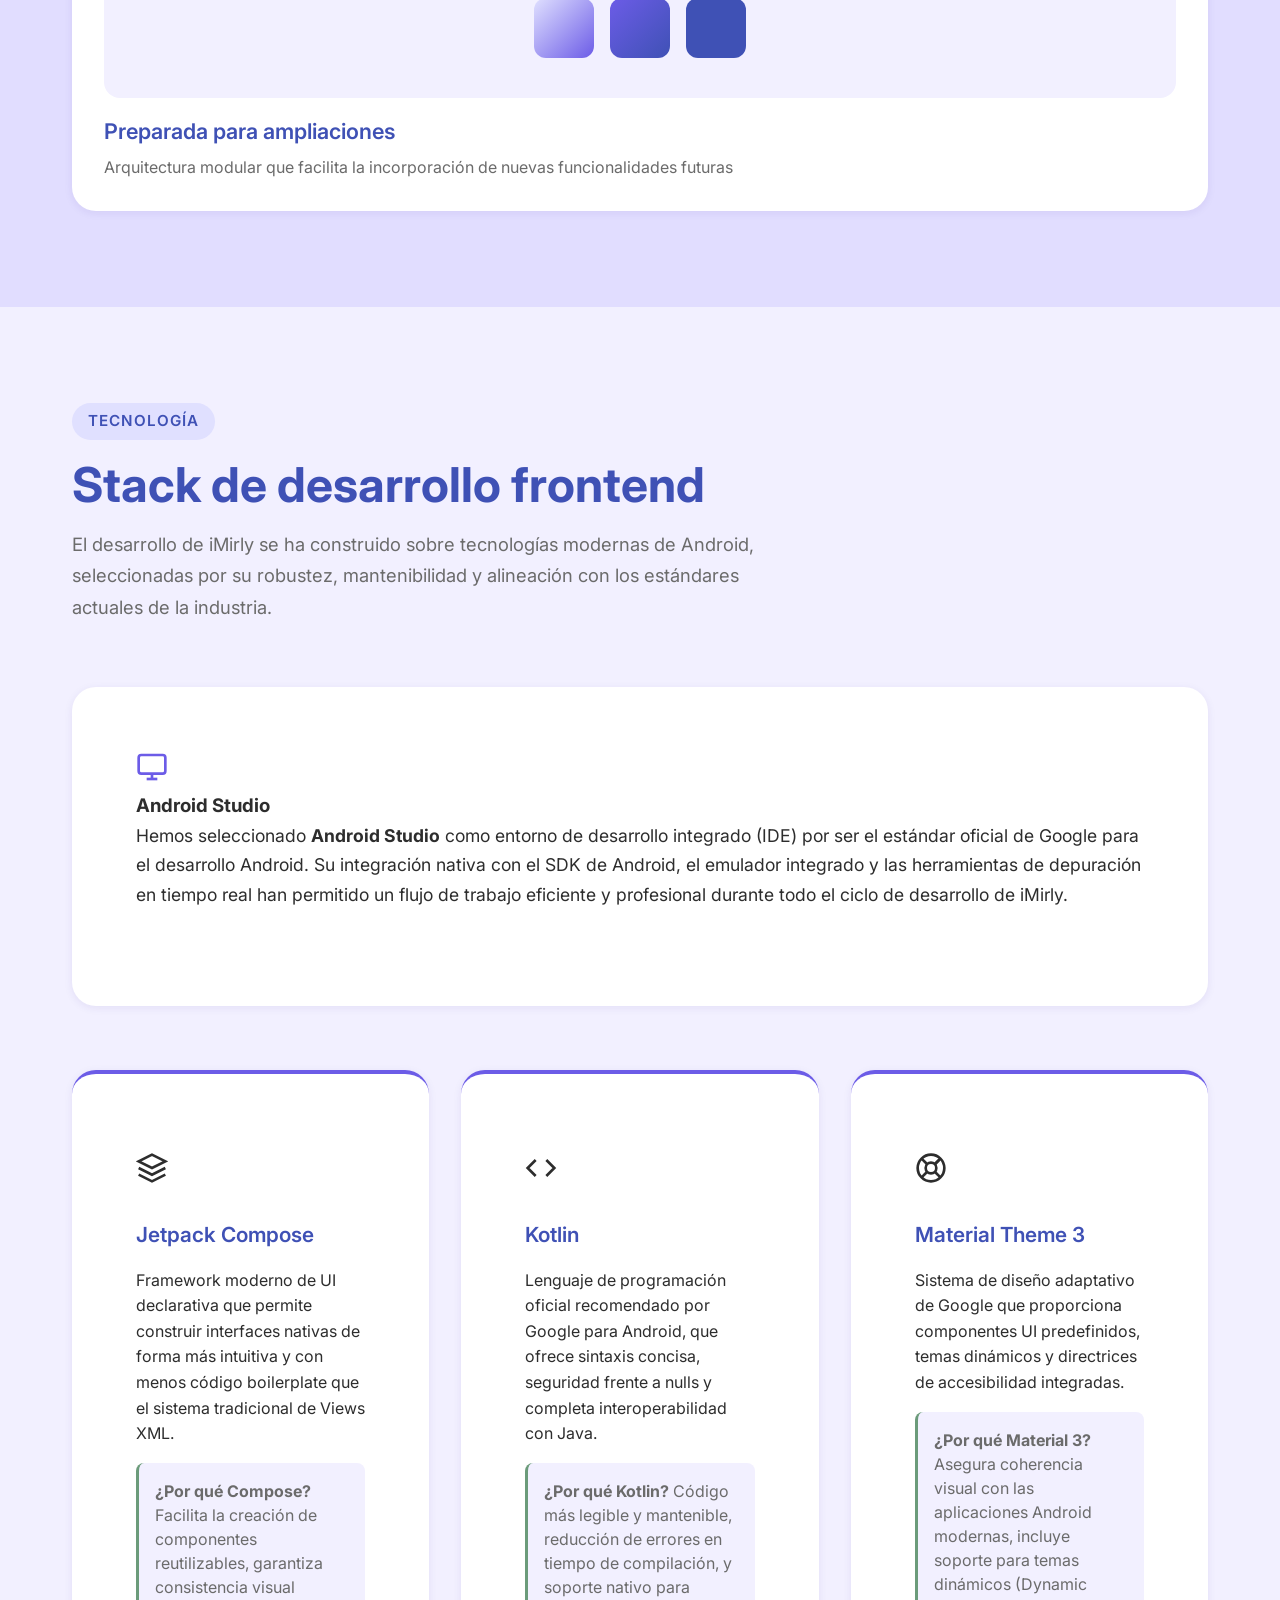
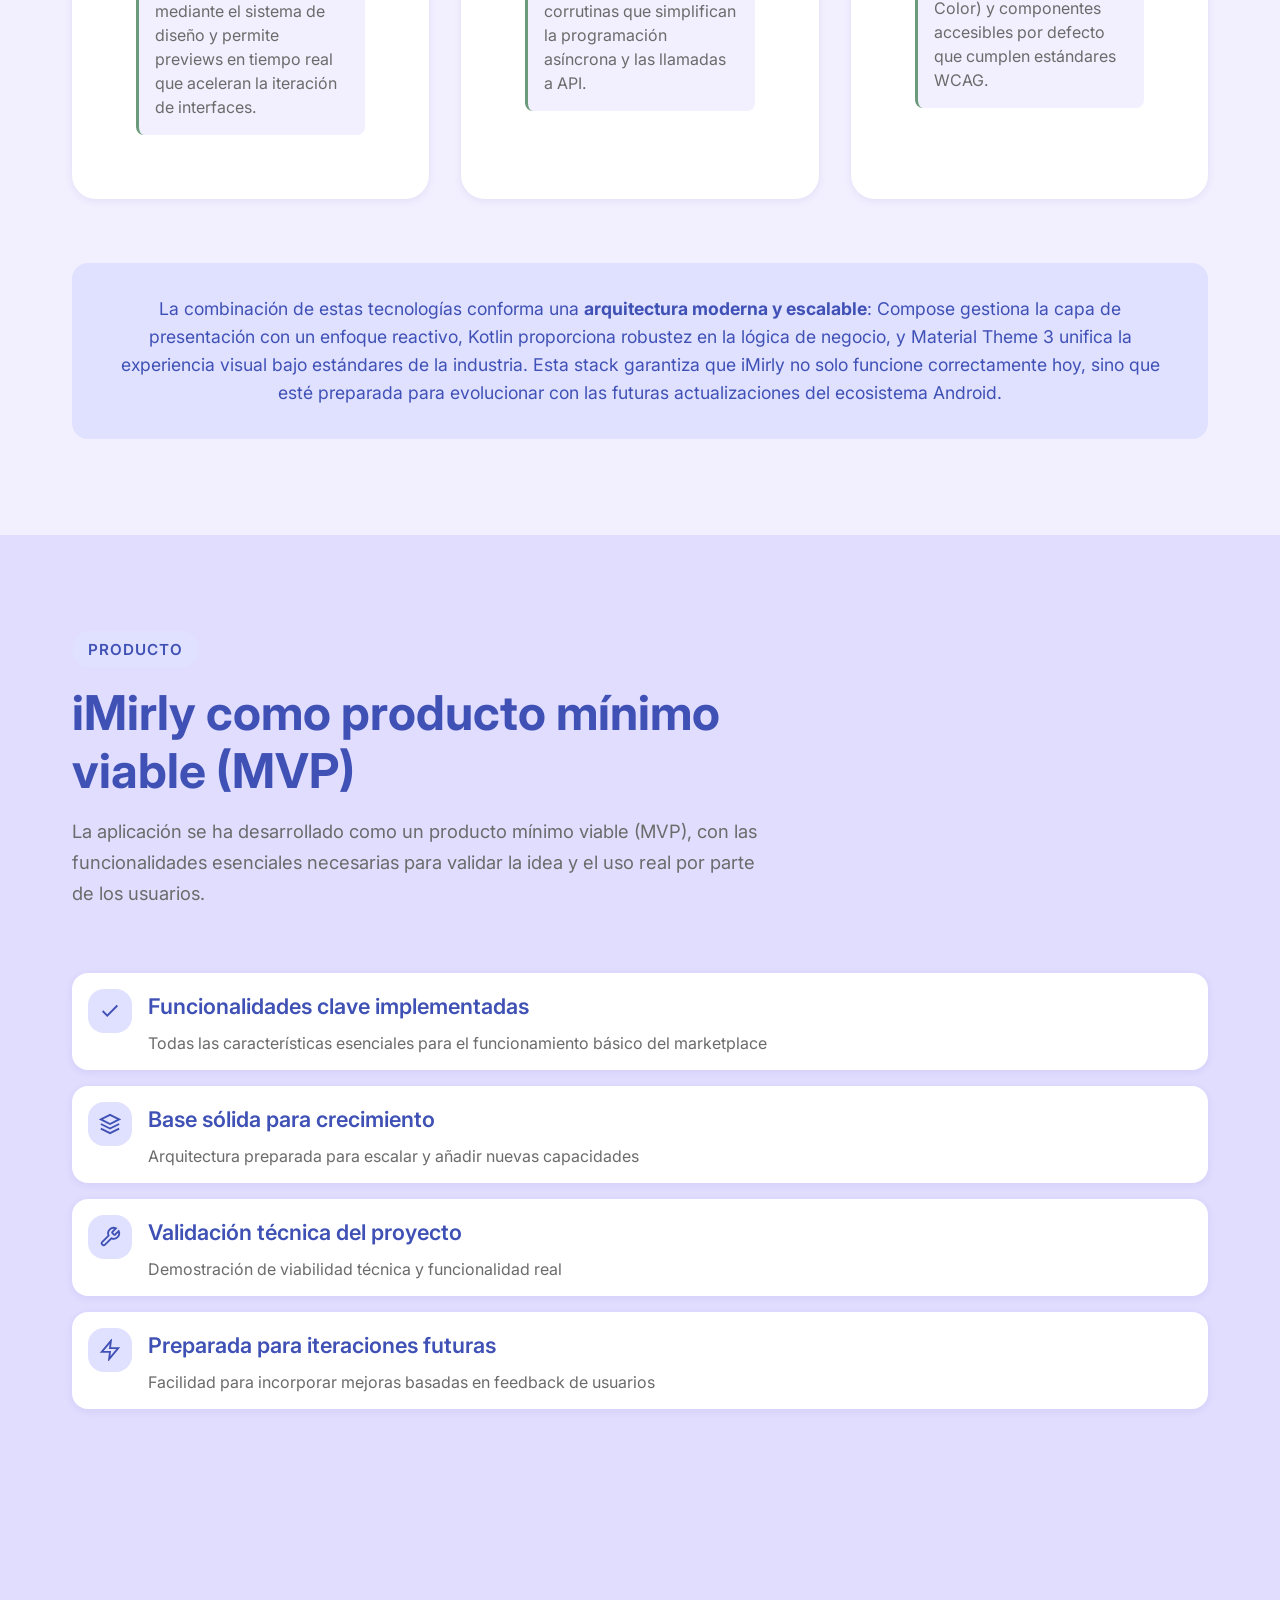
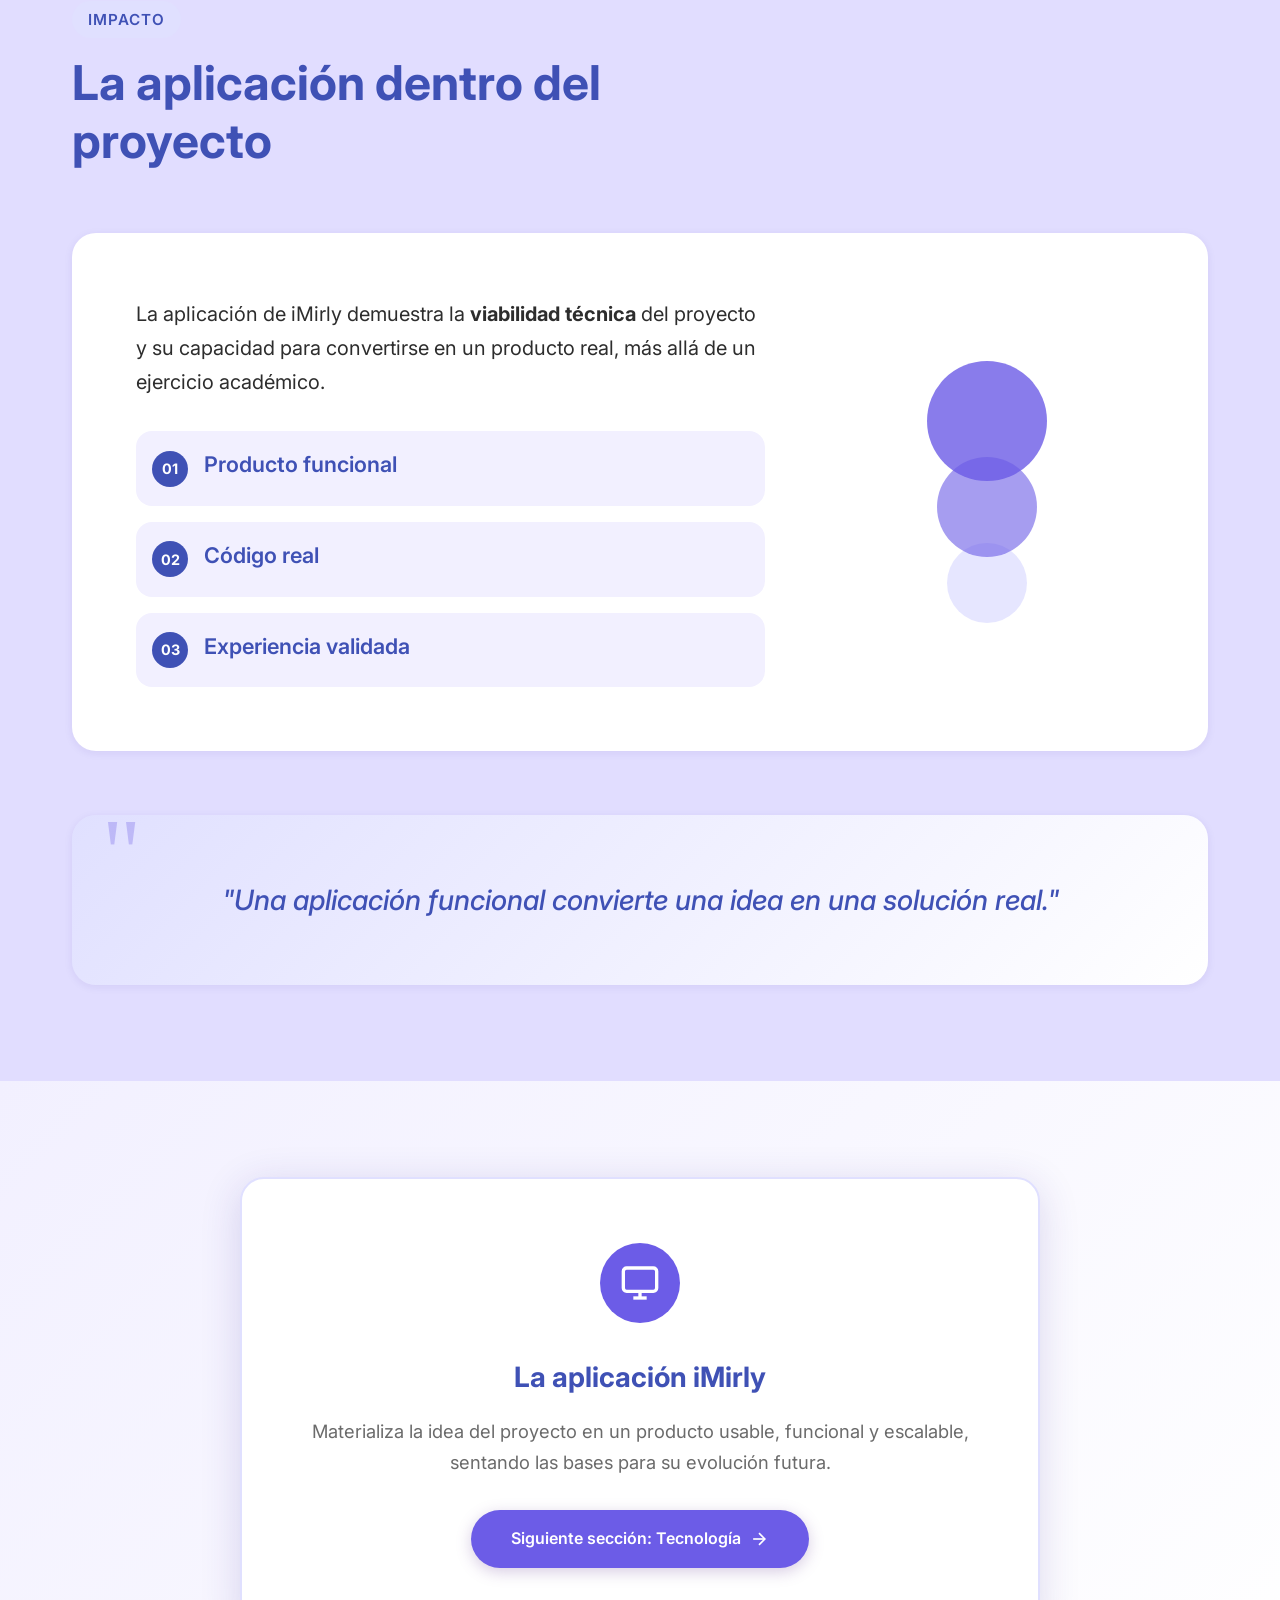
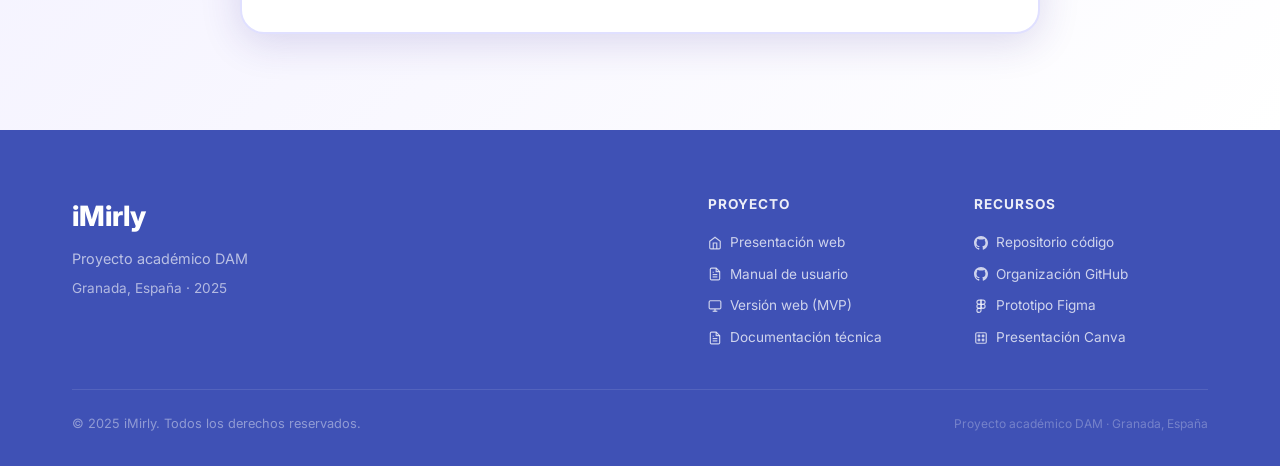
==== commit 13daeec9: "Corrección de logos" ====
--- a/aplicacion.html
+++ b/aplicacion.html
@@ -39,7 +39,12 @@
     <!-- Header / Navbar -->
     <header class="header" id="header">
         <nav class="nav container">
-            <a href="index.html" class="nav__logo">iMirly</a>
+            <a href="index.html">
+                <img src="./assets/img/iMirlyazul.png"
+                    alt="Vista previa de la aplicación iMirly"
+                    class="nav__logo"
+                    style="width: 120px; height: auto;">
+            </a>
             <ul class="nav__menu">
                 <li class="nav__item">
                     <a href="index.html" class="nav__link">Inicio</a>
--- a/styles.css
+++ b/styles.css
@@ -3899,7 +3899,6 @@
 }
 
 .final-conclusion__icon {
-    font-size: 3rem;
     margin-bottom: var(--spacing-md);
 }
 
@@ -4987,4 +4986,256 @@
     .floating-nav {
         display: none;
     }
-}+}
+
+        /* ========== VALIDACIÓN DEL DISEÑO ========== */
+        .section--validation {
+            background: #fafafa00;
+        }
+
+        .validation-grid {
+            display: grid;
+            grid-template-columns: 1fr 1fr;
+            gap: 32px;
+            margin-bottom: 48px;
+        }
+
+        .validation-card {
+            background: #ffffff;
+            border-radius: 20px;
+            overflow: hidden;
+            box-shadow: 0 4px 20px rgba(0,0,0,0.06);
+            border: 1px solid rgba(0,0,0,0.04);
+            transition: transform 0.3s ease, box-shadow 0.3s ease;
+        }
+
+        .validation-card:hover {
+            transform: translateY(-4px);
+            box-shadow: 0 12px 32px rgba(108, 92, 231, 0.12);
+        }
+
+        .validation-card--winner {
+            border: 2px solid #6c5ce7;
+            box-shadow: 0 4px 20px rgba(108, 92, 231, 0.15);
+        }
+
+        .validation-card--winner:hover {
+            box-shadow: 0 12px 32px rgba(108, 92, 231, 0.22);
+        }
+
+        .validation-card__header {
+            padding: 24px 24px 16px;
+            display: flex;
+            align-items: center;
+            gap: 12px;
+        }
+
+        .validation-card__badge {
+            display: inline-block;
+            padding: 6px 14px;
+            border-radius: 20px;
+            font-size: 0.75rem;
+            font-weight: 600;
+            text-transform: uppercase;
+            letter-spacing: 0.05em;
+            background: #f1f1f1;
+            color: #2d2d2d;
+        }
+
+        .validation-card__badge--winner {
+            background: #6c5ce7;
+            color: #ffffff;
+        }
+
+        .validation-card__title {
+            font-size: 1.1rem;
+            font-weight: 600;
+            color: #2d2d2d;
+            margin: 0;
+        }
+
+        .validation-card__visual {
+            padding: 0 150px;
+        }
+
+        .validation-card__visual img {
+            width: 100%;
+            border-radius: 12px;
+            border: 1px solid rgba(0,0,0,0.06);
+            display: block;
+        }
+
+        .validation-card__body {
+            padding: 20px 24px 24px;
+        }
+
+        .validation-card__text {
+            font-size: 1.1rem;
+            line-height: 1.6;
+            color: #555;
+            margin: 0;
+            padding: 0 50px;
+        }
+
+        .validation-card__text strong {
+            color: #2d2d2d;
+        }
+
+        /* ========== RESULTADO DESTACADO ========== */
+        .validation-result {
+            margin-bottom: 40px;
+        }
+
+        .validation-result__box {
+            background: #ffffff;
+            border-radius: 24px;
+            padding: 40px;
+            box-shadow: 0 8px 32px rgba(108, 92, 231, 0.1);
+            border: 1px solid rgba(108, 92, 231, 0.12);
+        }
+
+        .validation-result__header {
+            display: flex;
+            align-items: center;
+            gap: 16px;
+            margin-bottom: 24px;
+        }
+
+        .validation-result__icon {
+            width: 48px;
+            height: 48px;
+            border-radius: 14px;
+            background: linear-gradient(135deg, #6c5ce7 0%, #3f51b5 100%);
+            display: flex;
+            align-items: center;
+            justify-content: center;
+            color: #fff;
+            flex-shrink: 0;
+        }
+
+        .validation-result__icon svg {
+            width: 24px;
+            height: 24px;
+        }
+
+        .validation-result__title {
+            font-size: 1.4rem;
+            font-weight: 700;
+            color: #2d2d2d;
+            margin: 0;
+        }
+
+        .validation-result__content {
+            display: flex;
+            flex-direction: column;
+            gap: 24px;
+        }
+
+        .validation-result__context {
+            font-size: 1rem;
+            line-height: 1.7;
+            color: #555;
+            margin: 0;
+        }
+
+        .validation-result__context strong {
+            color: #6c5ce7;
+        }
+
+        .validation-result__highlight {
+            display: grid;
+            grid-template-columns: auto 1px 1fr;
+            gap: 32px;
+            align-items: center;
+            background: linear-gradient(135deg, #f8f7ff 0%, #f0eeff 100%);
+            border-radius: 20px;
+            padding: 32px;
+            border: 1px solid rgba(108, 92, 231, 0.15);
+        }
+
+        .validation-result__stat {
+            display: flex;
+            flex-direction: column;
+            align-items: center;
+            text-align: center;
+            min-width: 120px;
+        }
+
+        .validation-result__number {
+            font-size: 3rem;
+            font-weight: 800;
+            color: #6c5ce7;
+            line-height: 1;
+            letter-spacing: -0.02em;
+        }
+
+        .validation-result__label {
+            font-size: 0.85rem;
+            font-weight: 600;
+            text-transform: uppercase;
+            letter-spacing: 0.08em;
+            color: #3f51b5;
+            margin-top: 8px;
+        }
+
+        .validation-result__divider {
+            width: 1px;
+            height: 80px;
+            background: linear-gradient(to bottom, transparent, rgba(108, 92, 231, 0.3), transparent);
+        }
+
+        .validation-result__conclusion {
+            font-size: 1.05rem;
+            line-height: 1.7;
+            color: #444;
+            margin: 0;
+        }
+
+        .validation-result__conclusion strong {
+            color: #6c5ce7;
+        }
+
+        /* ========== TAKEAWAY FINAL ========== */
+        .validation-takeaway {
+            text-align: center;
+            max-width: 700px;
+            margin: 0 auto;
+        }
+
+        .validation-takeaway p {
+            font-size: 1.1rem;
+            line-height: 1.8;
+            color: #555;
+        }
+
+        .validation-takeaway strong {
+            color: #2d2d2d;
+        }
+
+        /* ========== RESPONSIVE ========== */
+        @media (max-width: 768px) {
+            .validation-grid {
+                grid-template-columns: 1fr;
+                gap: 24px;
+            }
+
+            .validation-result__highlight {
+                grid-template-columns: 1fr;
+                gap: 20px;
+                text-align: center;
+            }
+
+            .validation-result__divider {
+                width: 60px;
+                height: 1px;
+                margin: 0 auto;
+            }
+
+            .validation-result__box {
+                padding: 24px;
+            }
+
+            .validation-result__number {
+                font-size: 2.5rem;
+            }
+        }
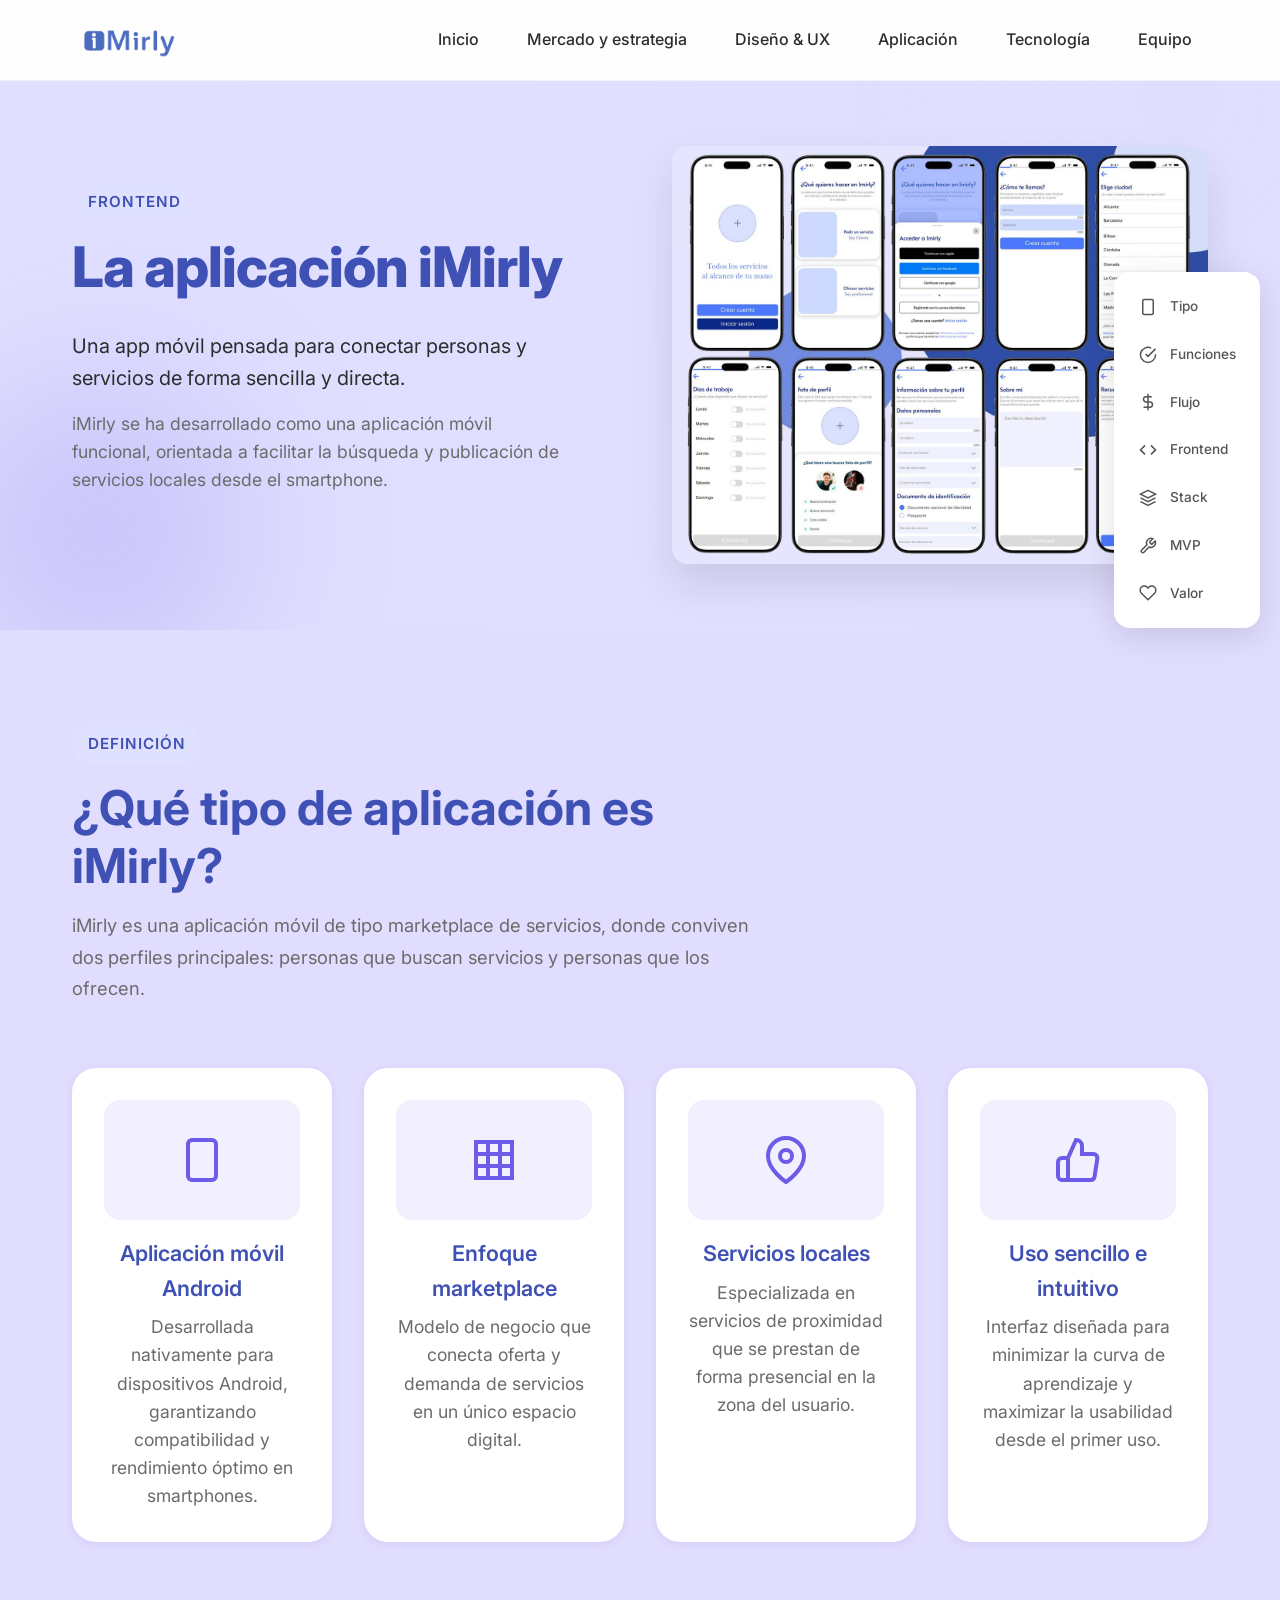
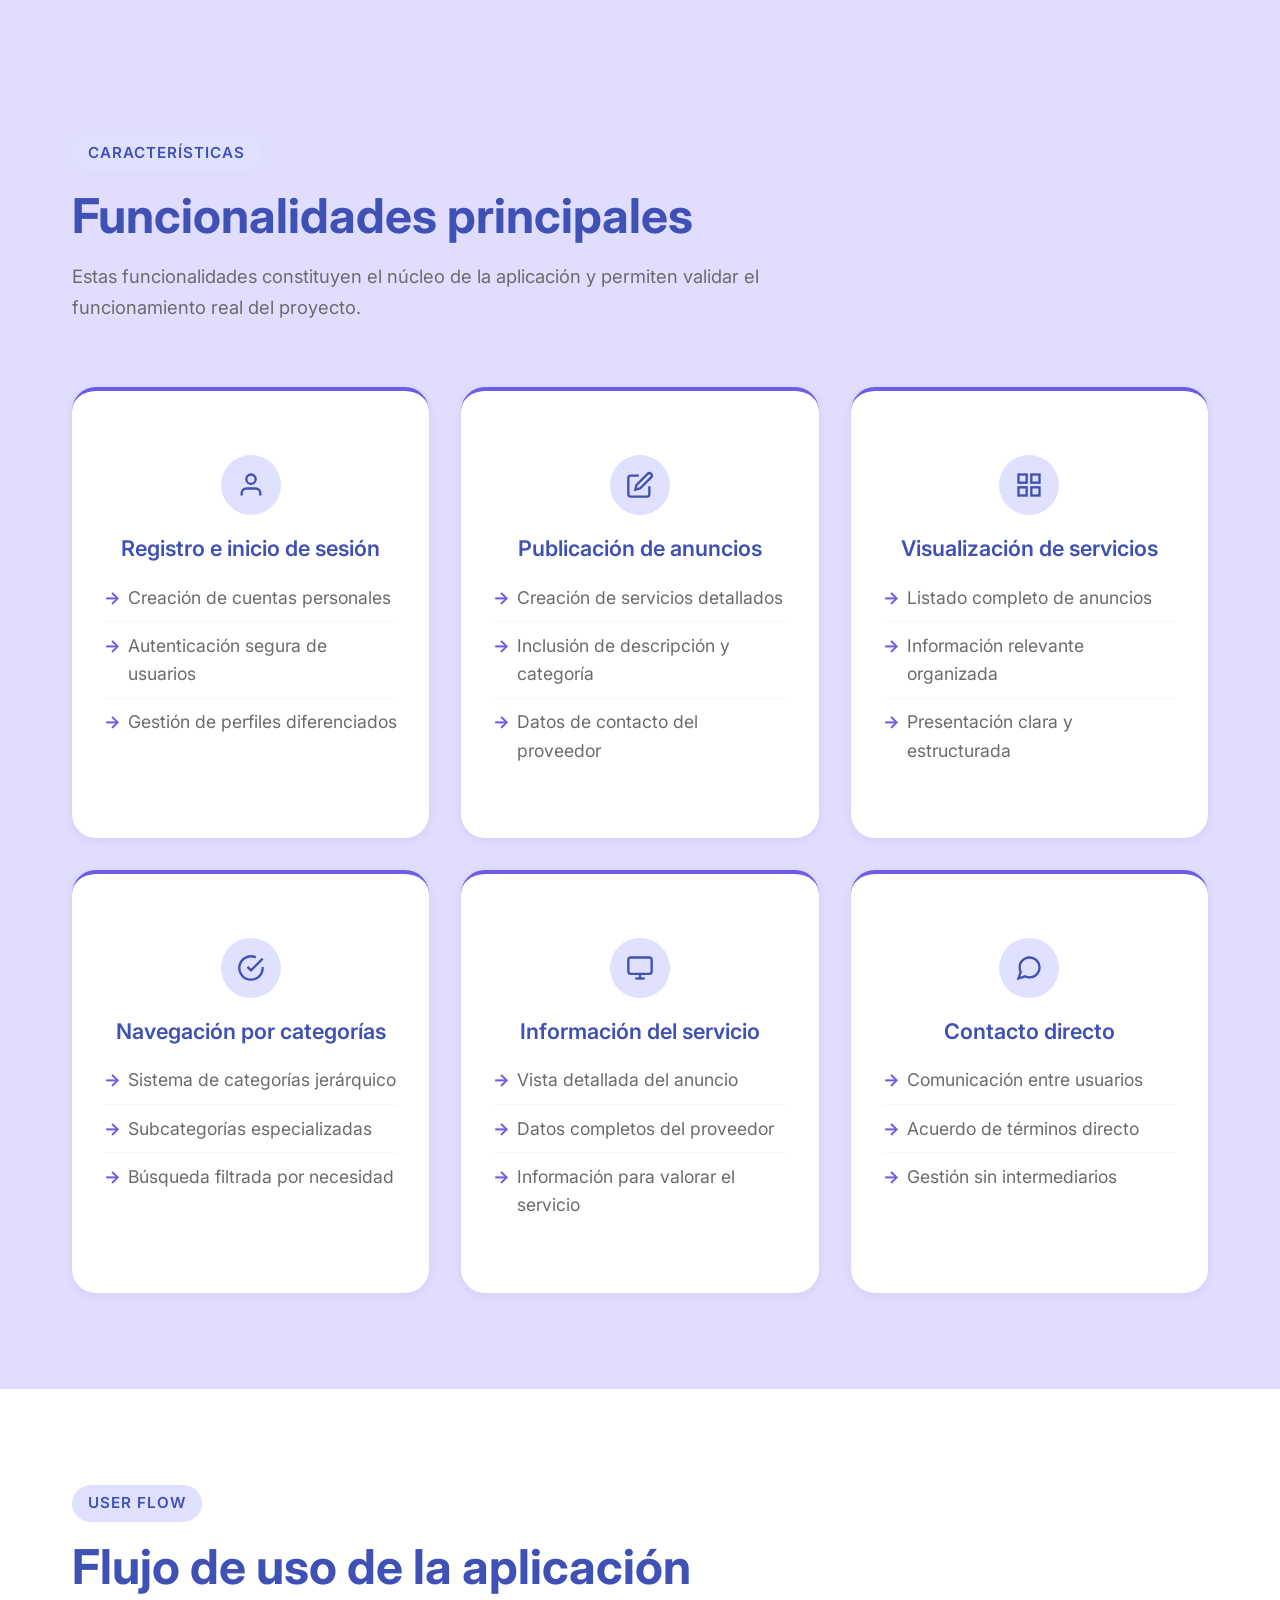
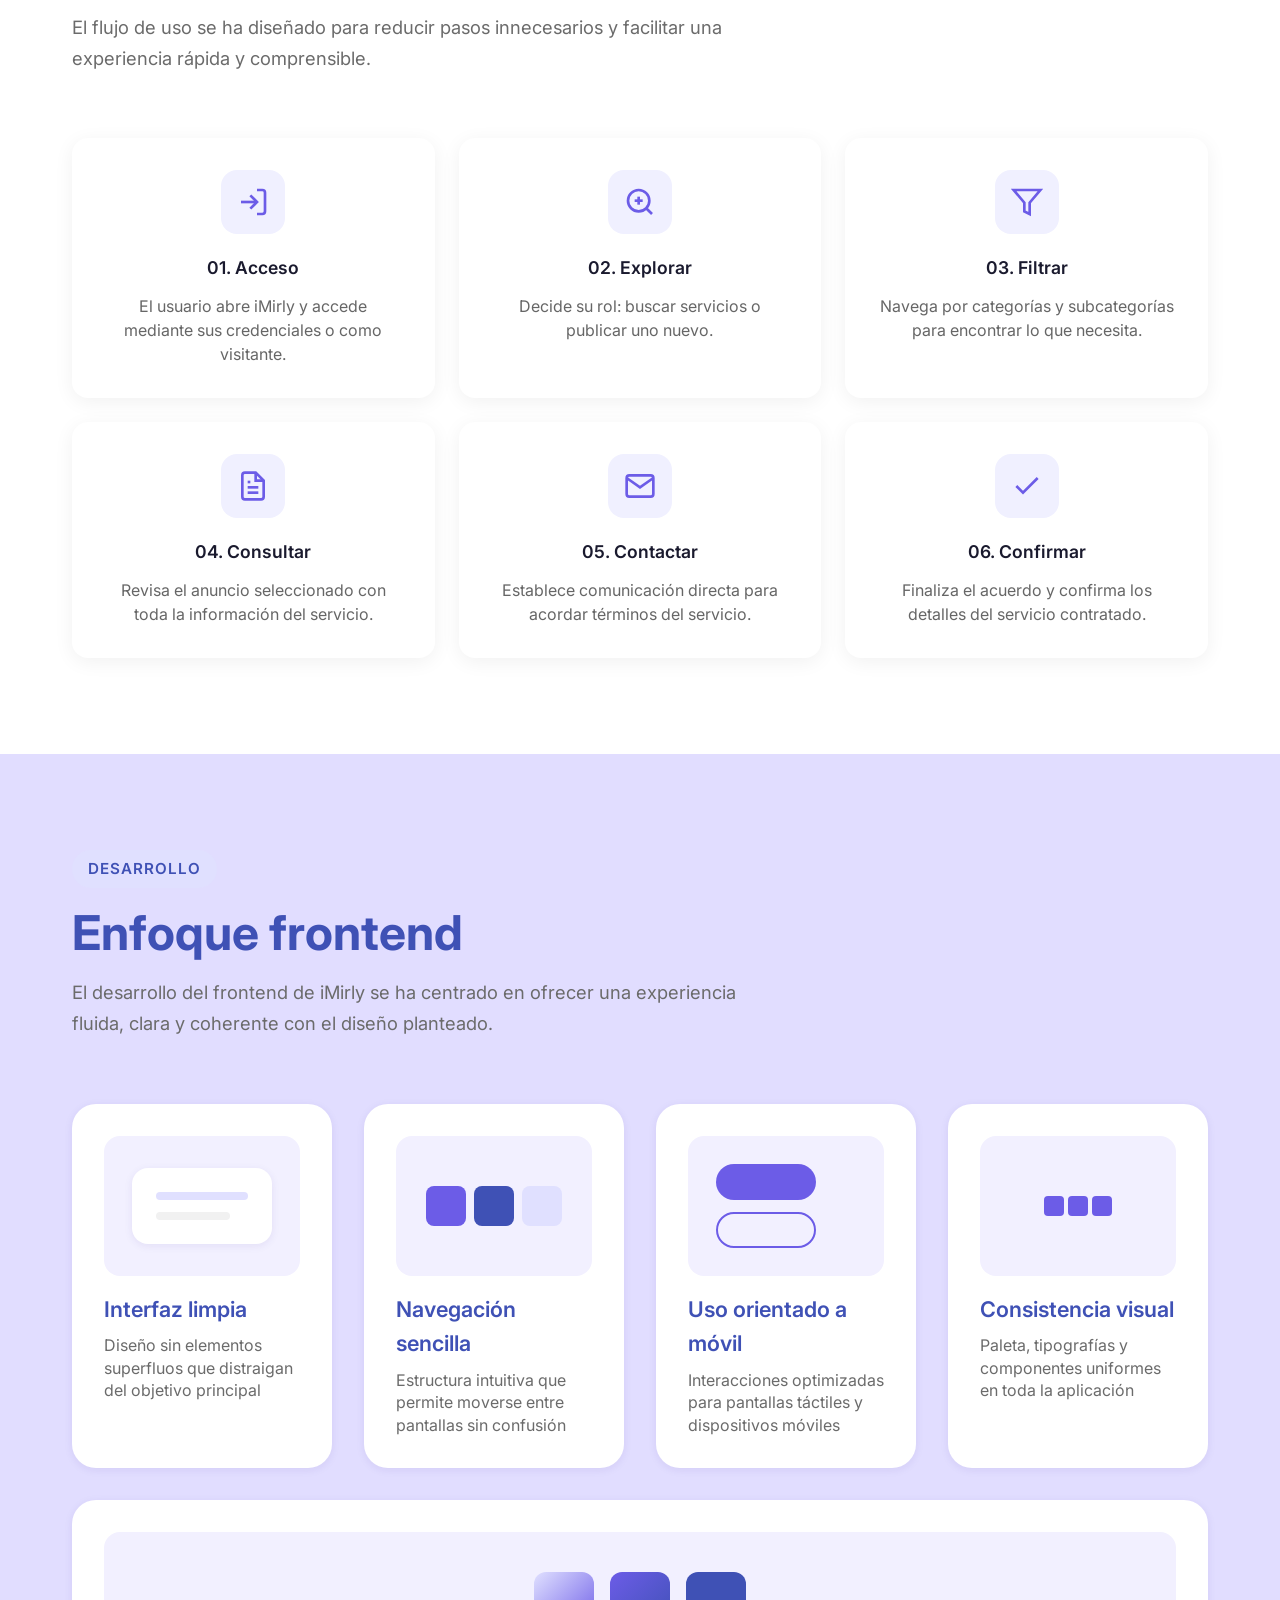
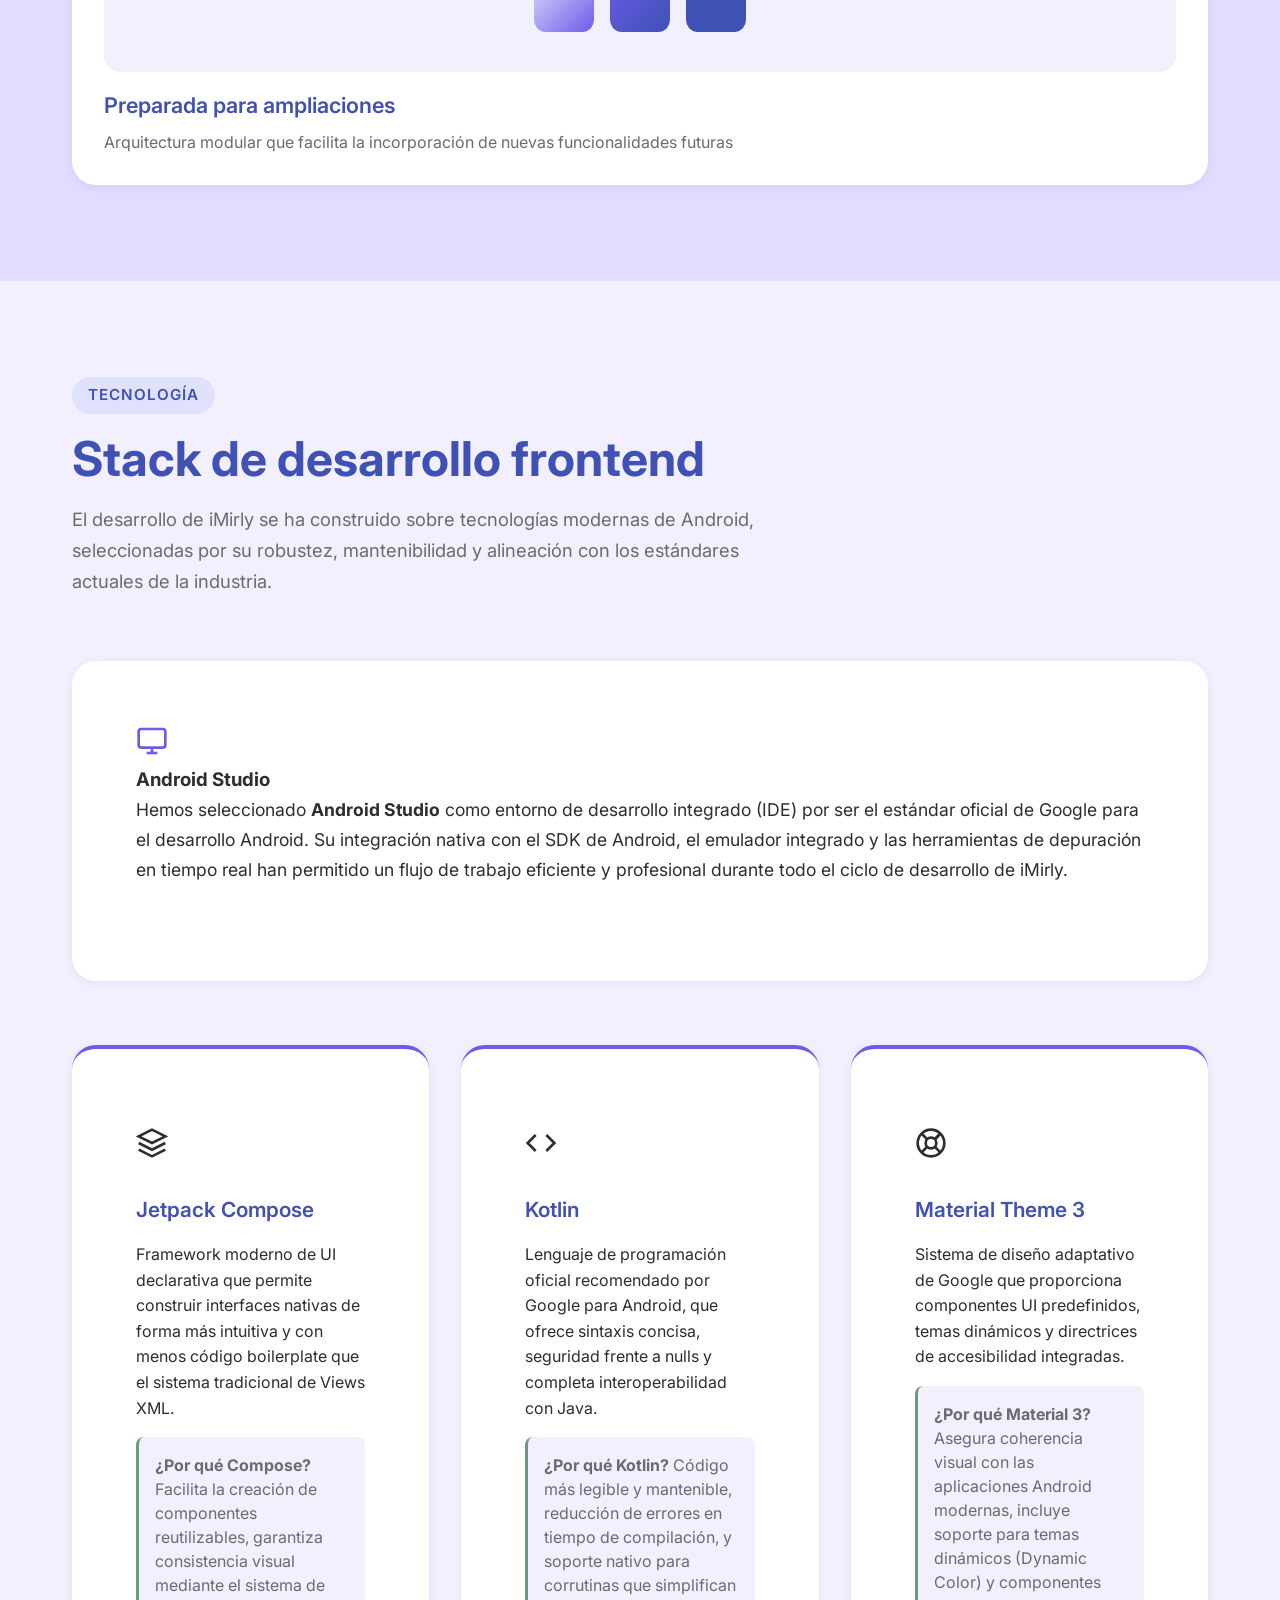
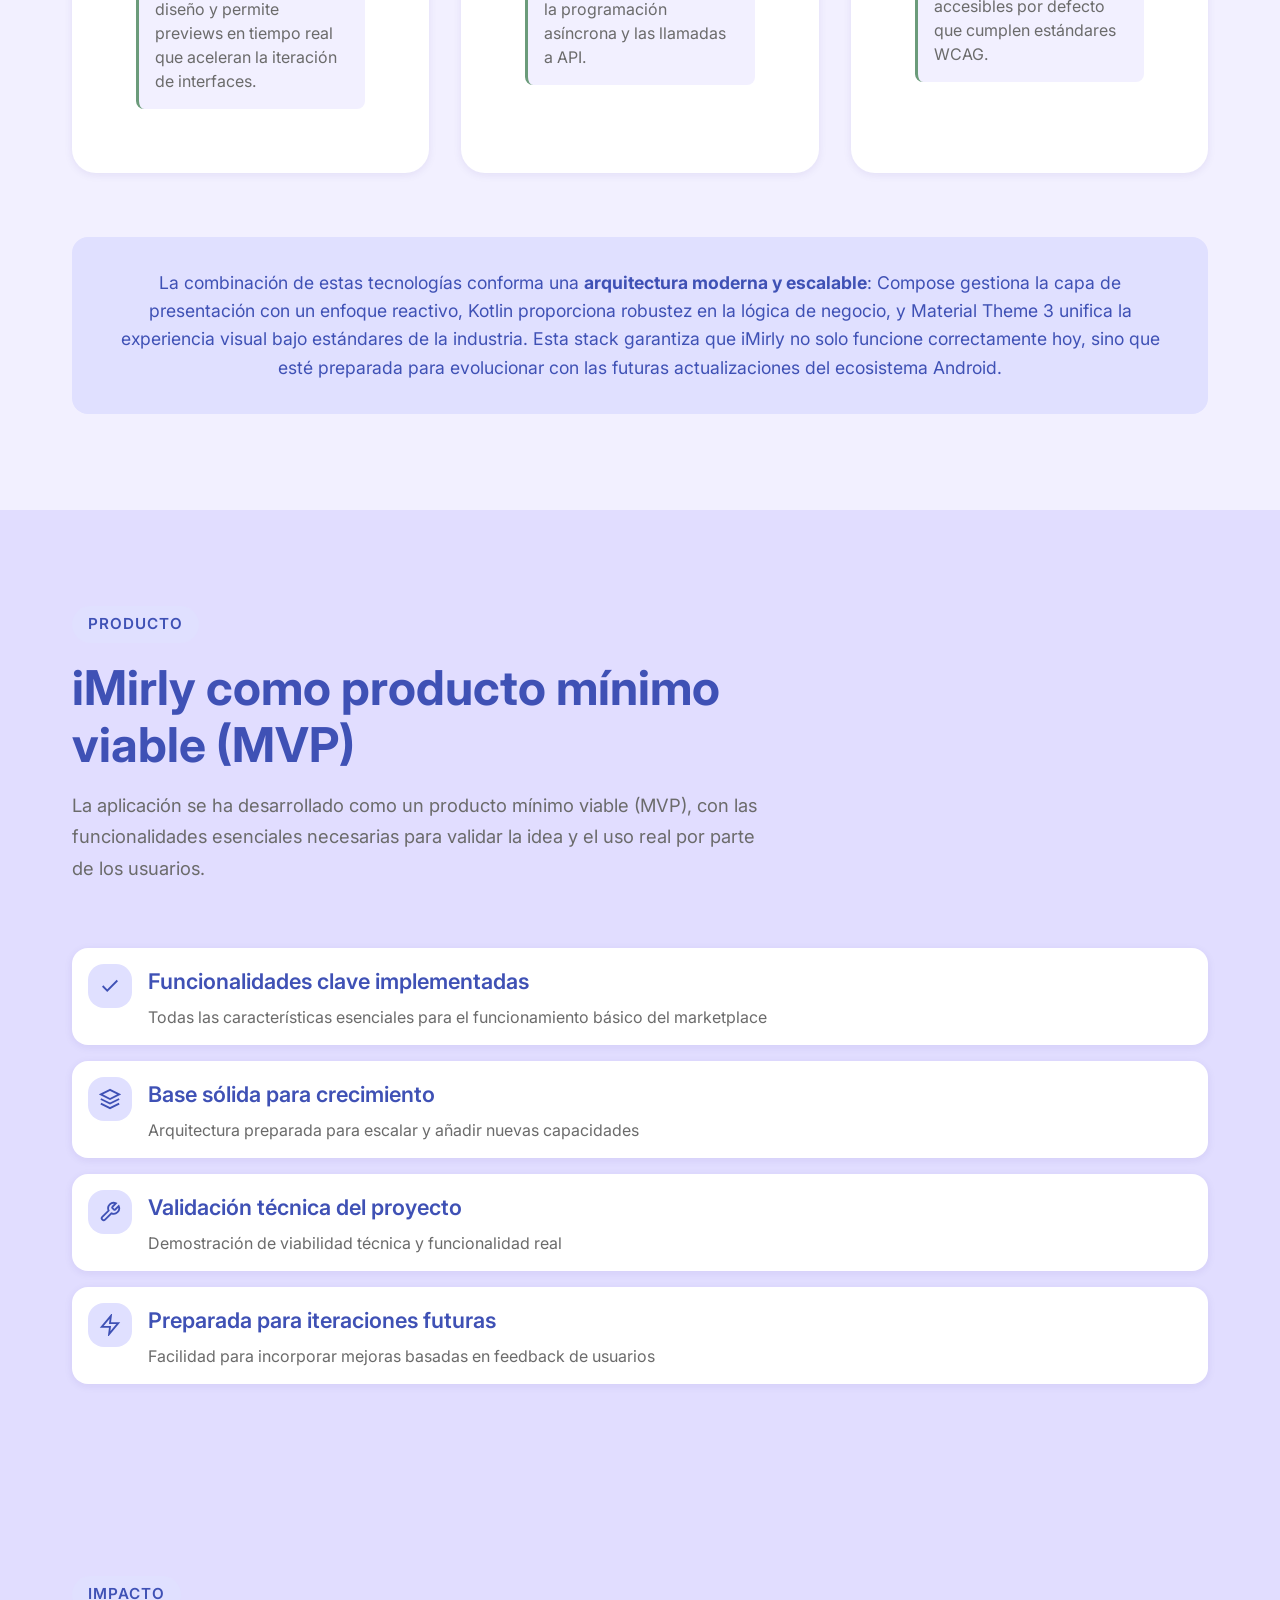
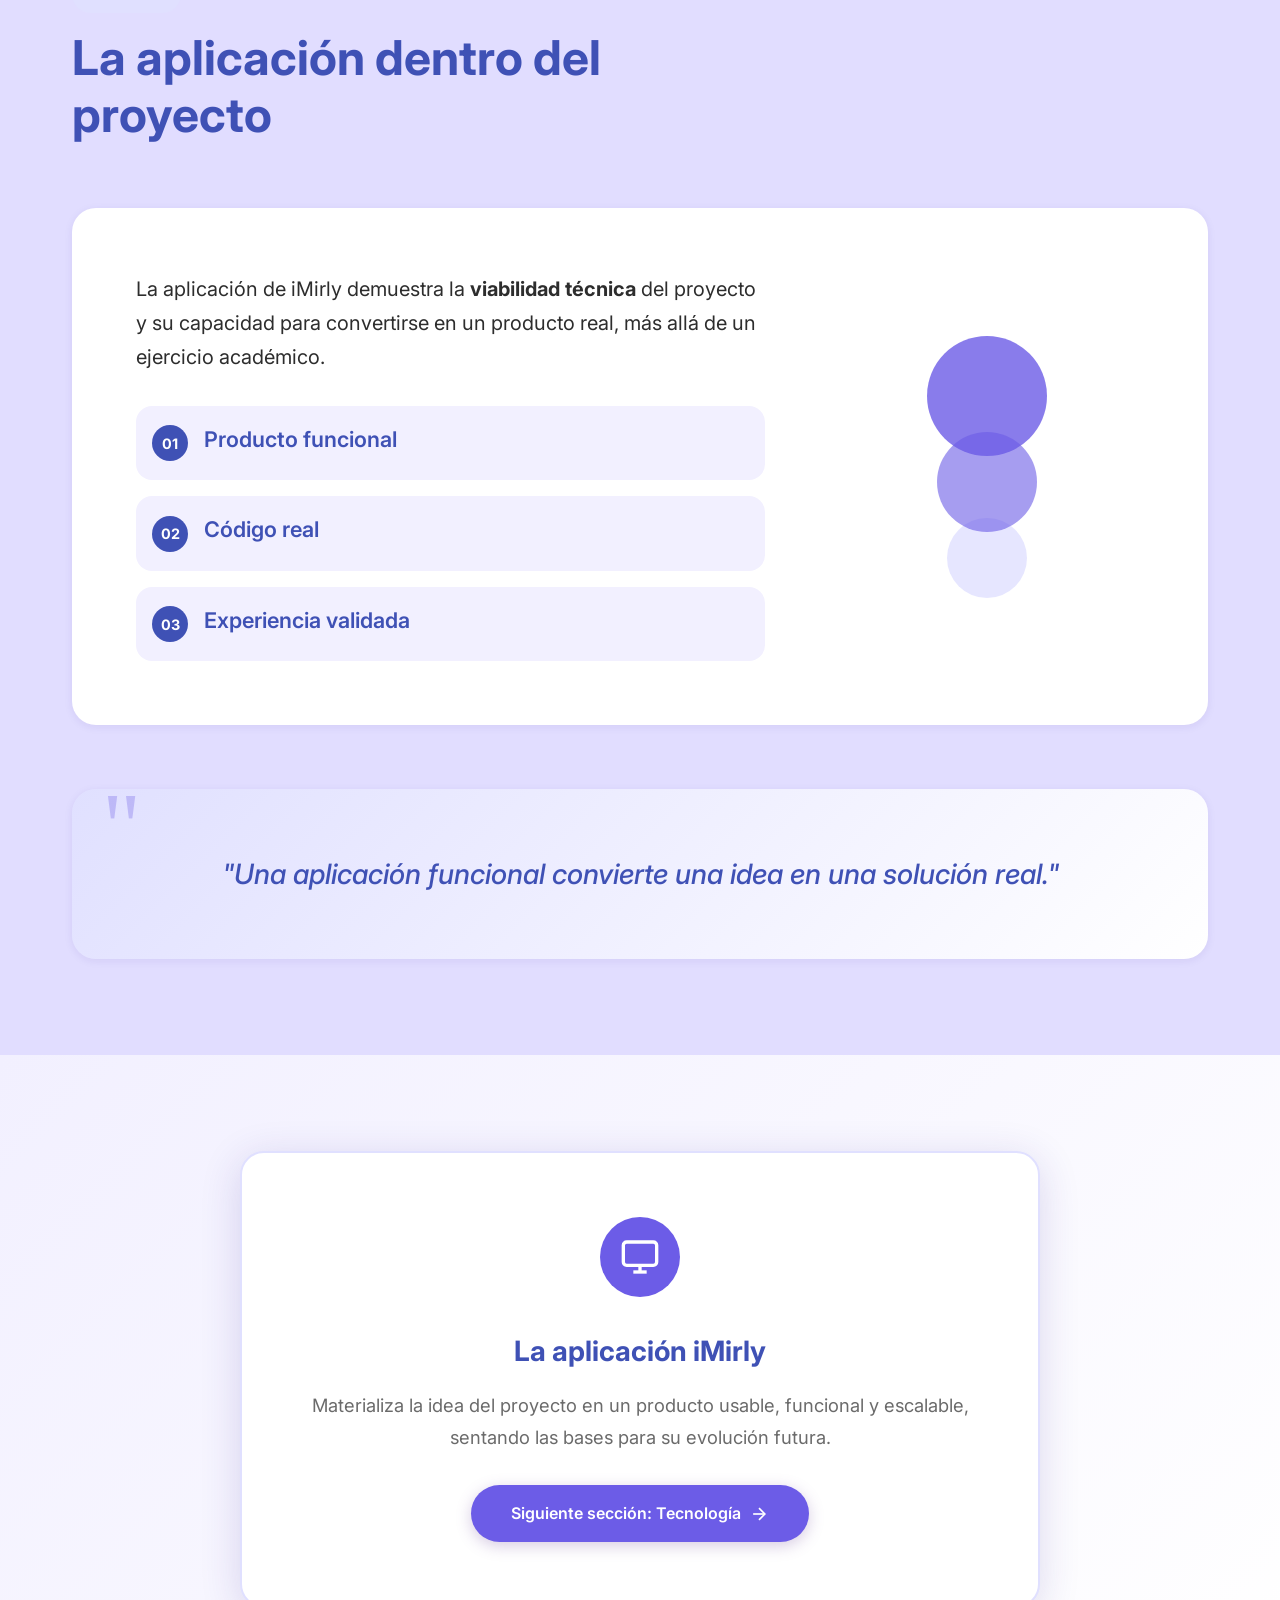
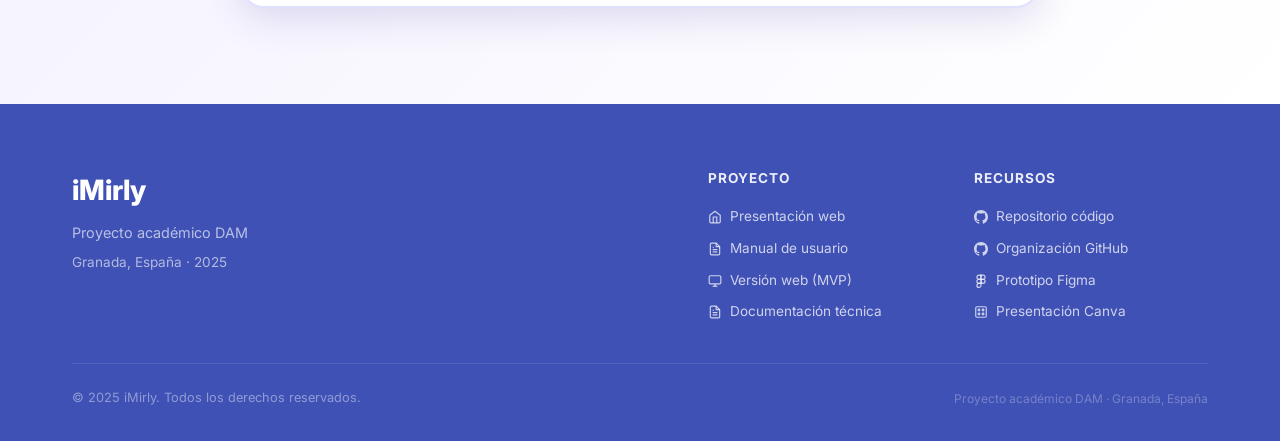
==== commit 22769514: "correcciones responsive" ====
--- a/aplicacion.html
+++ b/aplicacion.html
@@ -8,6 +8,7 @@
     <link rel="preconnect" href="https://fonts.gstatic.com" crossorigin>
     <link href="https://fonts.googleapis.com/css2?family=Inter:wght@300;400;500;600;700;800&display=swap" rel="stylesheet">
     <link rel="stylesheet" href="styles.css">
+    <link rel="stylesheet" href="mobile.css">
 
     <style>
         /* Grid de flujo de uso */
@@ -123,7 +124,7 @@
 
 
     <!-- Hero Section -->
-    <<section class="hero hero--secondary">
+    <section class="hero hero--secondary">
     <div class="hero__decoration hero__decoration--1"></div>
     <div class="hero__decoration hero__decoration--2"></div>
     <div class="container">
--- a/mobile.css
+++ b/mobile.css
@@ -0,0 +1,842 @@
+/* ============================================
+   iMirly — Mobile.css v2
+   Fix completo para móvil. Carga DESPUÉS de styles.css.
+   Usa !important donde es necesario para sobreescribir
+   estilos inline (style="...") del HTML.
+   ============================================ */
+
+/* ============================================
+   0. PREVENIR OVERFLOW HORIZONTAL GLOBAL
+   ============================================ */
+*, *::before, *::after {
+    box-sizing: border-box;
+}
+
+html, body {
+    overflow-x: hidden;
+    width: 100%;
+}
+
+img, svg, video, iframe {
+    max-width: 100%;
+    height: auto;
+}
+
+/* ============================================
+   1. HEADER Y MENÚ HAMBURGUESA
+   ============================================ */
+@media (max-width: 968px) {
+
+    /* Nav container: logo + toggle visibles, menú oculto */
+    .nav {
+        height: 68px;
+        padding: 0 1rem;
+    }
+
+    .nav__logo {
+        width: 90px !important;
+        height: auto !important;
+    }
+
+    /* Botón hamburguesa siempre visible */
+    .nav__toggle {
+        display: flex !important;
+        flex-direction: column;
+        justify-content: center;
+        align-items: center;
+        gap: 5px;
+        width: 44px;
+        height: 44px;
+        background: none;
+        border: none;
+        cursor: pointer;
+        padding: 8px;
+        z-index: 1001;
+        flex-shrink: 0;
+    }
+
+    .nav__toggle span {
+        display: block;
+        width: 24px;
+        height: 2px;
+        background: #3f51b5;
+        border-radius: 2px;
+        transition: all 0.3s ease;
+    }
+
+    /* Menú desplegable — oculto por defecto */
+    .nav__menu {
+        position: fixed !important;
+        top: 68px !important;
+        left: 0 !important;
+        width: 100% !important;
+        background: #fff !important;
+        flex-direction: column !important;
+        align-items: stretch !important;
+        padding: 1rem !important;
+        gap: 4px !important;
+        box-shadow: 0 8px 24px rgba(0,0,0,0.12) !important;
+        z-index: 998 !important;
+
+        /* Estado cerrado */
+        transform: translateY(-110%) !important;
+        opacity: 0 !important;
+        pointer-events: none !important;
+        transition: transform 0.3s ease, opacity 0.2s ease !important;
+    }
+
+    /* Estado abierto — clase añadida por main.js */
+    .nav__menu.active {
+        transform: translateY(0) !important;
+        opacity: 1 !important;
+        pointer-events: auto !important;
+    }
+
+    .nav__link {
+        display: flex !important;
+        align-items: center !important;
+        padding: 0.85rem 1rem !important;
+        font-size: 1rem !important;
+        border-radius: 10px !important;
+        min-height: 48px !important;
+        width: 100% !important;
+    }
+
+    .nav__link:hover,
+    .nav__link.active {
+        background: #e0e0ff !important;
+        color: #3f51b5 !important;
+    }
+
+    /* Tooltip disabled desactivado en móvil */
+    .nav__link.disabled::after {
+        display: none !important;
+    }
+}
+
+/* ============================================
+   2. HERO SECTION
+   ============================================ */
+@media (max-width: 968px) {
+
+    .hero {
+        padding-top: 88px !important;
+        padding-bottom: 3rem !important;
+        min-height: auto !important;
+    }
+
+    .hero--secondary {
+        min-height: auto !important;
+        padding-top: 88px !important;
+        padding-bottom: 3rem !important;
+    }
+
+    /* Grid de 2 columnas → 1 columna */
+    .hero__wrapper {
+        grid-template-columns: 1fr !important;
+        gap: 2rem !important;
+        padding: 0 !important;
+        min-height: auto !important;
+    }
+
+    /* Ocultar mockup del teléfono en tablet/móvil */
+    .hero__mockup {
+        display: none !important;
+    }
+
+    .hero__illustration {
+        display: none !important;
+    }
+
+    .hero__content {
+        max-width: 100% !important;
+    }
+
+    /* Stats row */
+    .hero__content > div[style*="display: flex"][style*="gap: 40px"] {
+        gap: 24px !important;
+        flex-wrap: wrap !important;
+        margin-top: 2rem !important;
+        padding-top: 1.5rem !important;
+    }
+
+    /* Botones en fila */
+    div[style*="display: flex"][style*="gap: 16px"][style*="flex-wrap: wrap"] {
+        flex-direction: column !important;
+        gap: 12px !important;
+    }
+}
+
+@media (max-width: 480px) {
+
+    .hero__title {
+        font-size: 2rem !important;
+        line-height: 1.15 !important;
+        letter-spacing: -0.3px !important;
+    }
+
+    .hero__subtitle {
+        font-size: 1rem !important;
+    }
+
+    .hero__text {
+        font-size: 0.95rem !important;
+    }
+
+    /* Botones hero a full width en móvil */
+    .hero__content .btn,
+    div[style*="display: flex"][style*="gap: 16px"] .btn {
+        width: 100% !important;
+        justify-content: center !important;
+        padding: 14px 20px !important;
+        font-size: 0.95rem !important;
+    }
+
+    /* Tag "Proyecto DAM 2025" */
+    .hero__content > span {
+        font-size: 0.78rem !important;
+        padding: 6px 14px !important;
+    }
+
+    /* Decoraciones de fondo más pequeñas */
+    .hero__decoration--1 {
+        width: 180px !important;
+        height: 180px !important;
+    }
+    .hero__decoration--2 {
+        width: 120px !important;
+        height: 120px !important;
+    }
+    .hero__decoration--3 {
+        display: none !important;
+    }
+}
+
+/* ============================================
+   3. SECCIONES — espaciado
+   ============================================ */
+@media (max-width: 640px) {
+    .section {
+        padding: 3rem 0 !important;
+    }
+
+    .container {
+        padding: 0 1rem !important;
+    }
+
+    .section__header {
+        margin-bottom: 1.75rem !important;
+    }
+
+    .section__tag {
+        font-size: 0.75rem !important;
+        padding: 4px 12px !important;
+    }
+
+    .section__title {
+        font-size: 1.75rem !important;
+        line-height: 1.2 !important;
+    }
+
+    .section__description {
+        font-size: 1rem !important;
+    }
+
+    .subsection__title {
+        font-size: 1.2rem !important;
+    }
+}
+
+/* ============================================
+   4. GRIDS — todo a 1 columna en móvil
+   Incluye los que tienen grid-template-columns inline
+   ============================================ */
+@media (max-width: 640px) {
+
+    /* Value grid — inline style con repeat(4, 1fr) */
+    .value-grid {
+        grid-template-columns: 1fr !important;
+        gap: 1rem !important;
+    }
+
+    /* Todos los grids con clases */
+    .features,
+    .problem-grid,
+    .team-grid,
+    .context-grid,
+    .segments-grid,
+    .concept-grid,
+    .differentiation-grid,
+    .dafo-grid,
+    .competitors-grid,
+    .advantages-grid,
+    .targets-grid,
+    .future-keys,
+    .ux-pillars,
+    .ui-showcase,
+    .org-chart__roles,
+    .conditions-cards,
+    .premises-list,
+    .indicators-grid,
+    .conclusions-grid,
+    .sales-pillars,
+    .launch-phases,
+    .forecast-timeline,
+    .competitive-analysis,
+    .conditions-list,
+    .research-pillars,
+    .validation-grid,
+    .dafo-detailed,
+    .marketing-strategies,
+    .mission-wrapper,
+    .target-wrapper,
+    .wireframe-block,
+    .accessibility-content,
+    .product-overview,
+    .market-potential,
+    .value-proposition,
+    .timeline-comparison,
+    .source-tabs,
+    .hr-plan__content,
+    .permissions-status,
+    .investment-content,
+    .team-status {
+        grid-template-columns: 1fr !important;
+        gap: 1rem !important;
+    }
+
+    /* Wireframe block reverse: anular direction rtl */
+    .wireframe-block--reverse {
+        direction: ltr !important;
+    }
+
+    /* Gallery */
+    .gallery-grid {
+        grid-template-columns: 1fr !important;
+        gap: 1rem !important;
+    }
+}
+
+/* En tablet (640-968px) — 2 columnas máximo */
+@media (min-width: 641px) and (max-width: 968px) {
+    .value-grid {
+        grid-template-columns: repeat(2, 1fr) !important;
+        gap: 1rem !important;
+    }
+
+    .features,
+    .problem-grid,
+    .team-grid,
+    .segments-grid,
+    .competitors-grid,
+    .ux-pillars,
+    .conclusions-grid,
+    .dafo-grid,
+    .dafo-detailed {
+        grid-template-columns: repeat(2, 1fr) !important;
+    }
+
+    .gallery-grid {
+        grid-template-columns: repeat(2, 1fr) !important;
+    }
+}
+
+/* ============================================
+   5. CARDS — padding y textos
+   ============================================ */
+@media (max-width: 640px) {
+
+    .feature-card,
+    .problem-card,
+    .value-item,
+    .team-card,
+    .context-card,
+    .segment-card,
+    .concept-card,
+    .diff-card,
+    .dafo-card,
+    .dafo-item,
+    .advantage-card,
+    .target-card,
+    .competitor-card,
+    .analysis-column,
+    .legal-item,
+    .conclusion-card,
+    .closing-block,
+    .ux-pillar,
+    .ui-element,
+    .accessibility-feature,
+    .research-pillar,
+    .launch-phase,
+    .objectives-block,
+    .mission-block,
+    .wireframe-block__content {
+        padding: 1.25rem !important;
+    }
+
+    /* Value items con inline style display:flex */
+    .value-item {
+        flex-direction: row !important;
+        align-items: flex-start !important;
+        gap: 12px !important;
+    }
+
+    .value-item__icon {
+        flex-shrink: 0 !important;
+        width: 40px !important;
+        height: 40px !important;
+        min-width: 40px !important;
+    }
+
+    .feature-card__title,
+    .problem-card__title,
+    .context-card__title,
+    .segment-card__title,
+    .concept-card__title,
+    .diff-card__title,
+    .dafo-card__title,
+    .ux-pillar__title,
+    .research-pillar__title,
+    .value-item__title {
+        font-size: 1.05rem !important;
+        margin-bottom: 0.4rem !important;
+    }
+
+    .feature-card__text,
+    .problem-card__text,
+    .context-card__text,
+    .segment-card__text,
+    .value-item__text,
+    .ux-pillar__list li,
+    .research-pillar__text {
+        font-size: 0.92rem !important;
+        line-height: 1.55 !important;
+    }
+
+    .problem-card__number {
+        font-size: 2rem !important;
+    }
+
+    /* Iconos en cards */
+    .feature-card__icon,
+    .context-card__icon,
+    .segment-card__icon,
+    .diff-card__icon,
+    .dafo-card__icon,
+    .advantage-card__icon,
+    .ux-pillar__icon {
+        width: 44px !important;
+        height: 44px !important;
+        margin-bottom: 0.75rem !important;
+    }
+}
+
+/* ============================================
+   6. TABLAS — scroll horizontal
+   ============================================ */
+@media (max-width: 768px) {
+    .comparison-table,
+    .table-wrapper,
+    table {
+        display: block !important;
+        overflow-x: auto !important;
+        -webkit-overflow-scrolling: touch !important;
+        width: 100% !important;
+    }
+
+    .comparison-table th,
+    .comparison-table td,
+    table th,
+    table td {
+        padding: 0.6rem 0.75rem !important;
+        font-size: 0.82rem !important;
+        white-space: normal !important;
+        min-width: 90px !important;
+    }
+
+    /* Cabeceras de tabla más compactas */
+    .comparison-table th {
+        font-size: 0.78rem !important;
+    }
+}
+
+/* ============================================
+   7. QUOTE
+   ============================================ */
+@media (max-width: 480px) {
+    .quote {
+        padding: 1.5rem 1.25rem !important;
+    }
+
+    .quote__text {
+        font-size: 1.05rem !important;
+        line-height: 1.6 !important;
+    }
+
+    .quote--large .quote__text {
+        font-size: 1.15rem !important;
+    }
+}
+
+/* ============================================
+   8. STATS DEL HERO (los números 4 / 2 / 1)
+   ============================================ */
+@media (max-width: 480px) {
+    /* El div de stats tiene style inline con display:flex gap:40px */
+    div[style*="gap: 40px"] {
+        gap: 20px !important;
+        flex-wrap: wrap !important;
+    }
+
+    div[style*="font-size: 2rem"][style*="font-weight: 700"] {
+        font-size: 1.6rem !important;
+    }
+}
+
+/* ============================================
+   9. VALIDATION CARDS (diseno-ux.html)
+   ============================================ */
+@media (max-width: 640px) {
+    .validation-card__visual {
+        padding: 0 !important;
+    }
+
+    .validation-card__text {
+        padding: 0 !important;
+        font-size: 0.95rem !important;
+    }
+
+    .validation-result__box {
+        padding: 1.25rem !important;
+    }
+
+    .validation-result__highlight {
+        grid-template-columns: 1fr !important;
+        padding: 1.25rem !important;
+        gap: 1rem !important;
+        text-align: center !important;
+    }
+
+    .validation-result__divider {
+        width: 60px !important;
+        height: 1px !important;
+        margin: 0 auto !important;
+    }
+
+    .validation-result__number {
+        font-size: 2.2rem !important;
+    }
+}
+
+/* ============================================
+   10. FOOTER (el inline generado por footer.js)
+   ============================================ */
+@media (max-width: 640px) {
+    .footer {
+        padding: 2.5rem 0 1.5rem !important;
+    }
+
+    /* Sobreescribir el flexbox inline de footer.js */
+    .footer__content {
+        flex-direction: column !important;
+        gap: 2rem !important;
+    }
+
+    .footer__links {
+        grid-template-columns: 1fr !important;
+        min-width: unset !important;
+        width: 100% !important;
+        gap: 1.5rem !important;
+    }
+
+    .footer__bottom {
+        flex-direction: column !important;
+        text-align: center !important;
+        gap: 8px !important;
+    }
+
+    .footer__brand {
+        text-align: center !important;
+    }
+
+    /* Links del footer más grandes para touch */
+    .footer__links a {
+        padding: 6px 0 !important;
+        min-height: 40px !important;
+    }
+}
+
+/* ============================================
+   11. FINAL CONCLUSION BLOCK
+   ============================================ */
+@media (max-width: 480px) {
+    .final-conclusion {
+        padding: 2rem 1.25rem !important;
+        border-radius: 16px !important;
+    }
+
+    .final-conclusion h3 {
+        font-size: 1.3rem !important;
+    }
+
+    .final-conclusion p {
+        font-size: 0.95rem !important;
+    }
+}
+
+/* ============================================
+   12. EQUIPO — team cards
+   ============================================ */
+@media (max-width: 640px) {
+    .team-card {
+        text-align: center !important;
+    }
+
+    .team-card__avatar {
+        margin: 0 auto 1rem !important;
+    }
+
+    .team-section__title,
+    .work-section__title {
+        font-size: 1.75rem !important;
+    }
+
+    .team-section__description {
+        font-size: 1rem !important;
+    }
+}
+
+/* ============================================
+   13. FLOATING NAV — oculto en móvil
+   ============================================ */
+@media (max-width: 768px) {
+    .floating-nav {
+        display: none !important;
+    }
+}
+
+/* ============================================
+   14. DAFO Y ELEMENTOS ESPECÍFICOS
+   ============================================ */
+@media (max-width: 640px) {
+    .dafo-item {
+        padding: 1.25rem !important;
+    }
+
+    .dafo-item h4 {
+        font-size: 1rem !important;
+    }
+
+    .dafo-item ul li {
+        font-size: 0.9rem !important;
+    }
+
+    /* Positioning statement */
+    .positioning-statement {
+        padding: 1.25rem !important;
+    }
+
+    .positioning-statement__text {
+        font-size: 1rem !important;
+        line-height: 1.6 !important;
+    }
+
+    /* Objectives list */
+    .objective-item {
+        font-size: 0.95rem !important;
+    }
+
+    /* Strategy step */
+    .strategy-step {
+        flex-direction: column !important;
+        text-align: center !important;
+    }
+
+    .strategy-step__number {
+        margin: 0 auto !important;
+    }
+}
+
+/* ============================================
+   15. MERCADO — elementos específicos con inline style
+   ============================================ */
+@media (max-width: 640px) {
+
+    /* Grids con inline style de 2-3 columnas */
+    div[style*="grid-template-columns: repeat(2"] {
+        grid-template-columns: 1fr !important;
+    }
+
+    div[style*="grid-template-columns: repeat(3"] {
+        grid-template-columns: 1fr !important;
+    }
+
+    div[style*="grid-template-columns: repeat(4"] {
+        grid-template-columns: 1fr !important;
+    }
+
+    div[style*="grid-template-columns: 1fr 1fr"] {
+        grid-template-columns: 1fr !important;
+    }
+
+    div[style*="grid-template-columns: 2fr 1fr"],
+    div[style*="grid-template-columns: 1fr 2fr"],
+    div[style*="grid-template-columns: 3fr 2fr"],
+    div[style*="grid-template-columns: 2fr 3fr"] {
+        grid-template-columns: 1fr !important;
+    }
+
+    /* Flex rows con gap grandes que hacen overflow */
+    div[style*="display: flex"][style*="gap: 2rem"],
+    div[style*="display: flex"][style*="gap: 3rem"],
+    div[style*="display: flex"][style*="gap: 32px"],
+    div[style*="display: flex"][style*="gap: 48px"],
+    div[style*="display: flex"][style*="gap: 60px"] {
+        flex-direction: column !important;
+        gap: 1rem !important;
+    }
+
+    /* Padding excesivo en elementos inline */
+    div[style*="padding: 0 150px"],
+    div[style*="padding: 0 100px"],
+    div[style*="padding: 0 80px"],
+    div[style*="padding: 0 60px"],
+    div[style*="padding: 0 50px"] {
+        padding: 0 !important;
+    }
+}
+
+/* ============================================
+   16. MODAL — mejor UX táctil
+   ============================================ */
+@media (max-width: 480px) {
+    .modal {
+        padding: 1rem !important;
+    }
+
+    .modal__close {
+        top: -36px !important;
+        font-size: 2rem !important;
+        width: 36px !important;
+        height: 36px !important;
+    }
+
+    .modal__content img {
+        max-height: 80vh !important;
+    }
+}
+
+/* ============================================
+   17. TOUCH TARGETS MÍNIMOS (accesibilidad)
+   ============================================ */
+@media (max-width: 968px) {
+    a, button {
+        min-height: 44px;
+    }
+
+    .btn {
+        min-height: 48px !important;
+        display: inline-flex !important;
+        align-items: center !important;
+        justify-content: center !important;
+    }
+}
+
+/* ============================================
+   18. TIPOGRAFÍA GENERAL en móvil
+   ============================================ */
+@media (max-width: 480px) {
+    h1 { font-size: 1.9rem !important; }
+    h2 { font-size: 1.6rem !important; }
+    h3 { font-size: 1.1rem !important; }
+    h4 { font-size: 1rem !important; }
+
+    p, li {
+        font-size: 0.95rem !important;
+        line-height: 1.6 !important;
+    }
+
+    /* Titulos con inline font-size grandes */
+    [style*="font-size: 3rem"],
+    [style*="font-size: 3.2rem"],
+    [style*="font-size: 2.5rem"],
+    [style*="font-size: 2rem"] {
+        font-size: 1.75rem !important;
+    }
+}
+
+/* ============================================
+   19. APLICACION.HTML — pantallas de app
+   ============================================ */
+@media (max-width: 640px) {
+    /* Bloques de features con flex horizontal */
+    .screen-block,
+    div[style*="display: grid"][style*="grid-template-columns: 1fr 1fr"] {
+        grid-template-columns: 1fr !important;
+        flex-direction: column !important;
+    }
+}
+
+/* ============================================
+   20. TECNOLOGIA.HTML
+   ============================================ */
+@media (max-width: 640px) {
+    /* Stack tech pills / badges */
+    .tech-stack,
+    .tech-grid,
+    div[style*="display: flex"][style*="flex-wrap: wrap"] {
+        flex-wrap: wrap !important;
+        gap: 8px !important;
+    }
+}
+
+/* ============================================
+   FIXES ESPECÍFICOS mercado-y-estrategia.html
+   ============================================ */
+
+/* values-row: columna en móvil */
+@media (max-width: 640px) {
+    .values-row {
+        flex-direction: column !important;
+        gap: 10px !important;
+    }
+
+    .values-row .value-item {
+        width: 100% !important;
+        flex-shrink: unset !important;
+    }
+}
+
+/* org-chart__roles: columna en móvil, wrap en tablet */
+@media (max-width: 640px) {
+    .org-chart__roles {
+        flex-direction: column !important;
+        align-items: stretch !important;
+        gap: 10px !important;
+    }
+
+    .org-role {
+        width: 100% !important;
+        white-space: normal !important;
+        flex-shrink: unset !important;
+        justify-content: flex-start !important;
+    }
+
+    .org-role span {
+        white-space: normal !important;
+        font-size: 0.9rem !important;
+    }
+}
+
+@media (min-width: 641px) and (max-width: 968px) {
+    .org-chart__roles {
+        flex-wrap: wrap !important;
+        justify-content: center !important;
+        gap: 12px !important;
+    }
+
+    .org-role {
+        flex: 0 1 calc(50% - 6px) !important;
+        white-space: normal !important;
+    }
+}
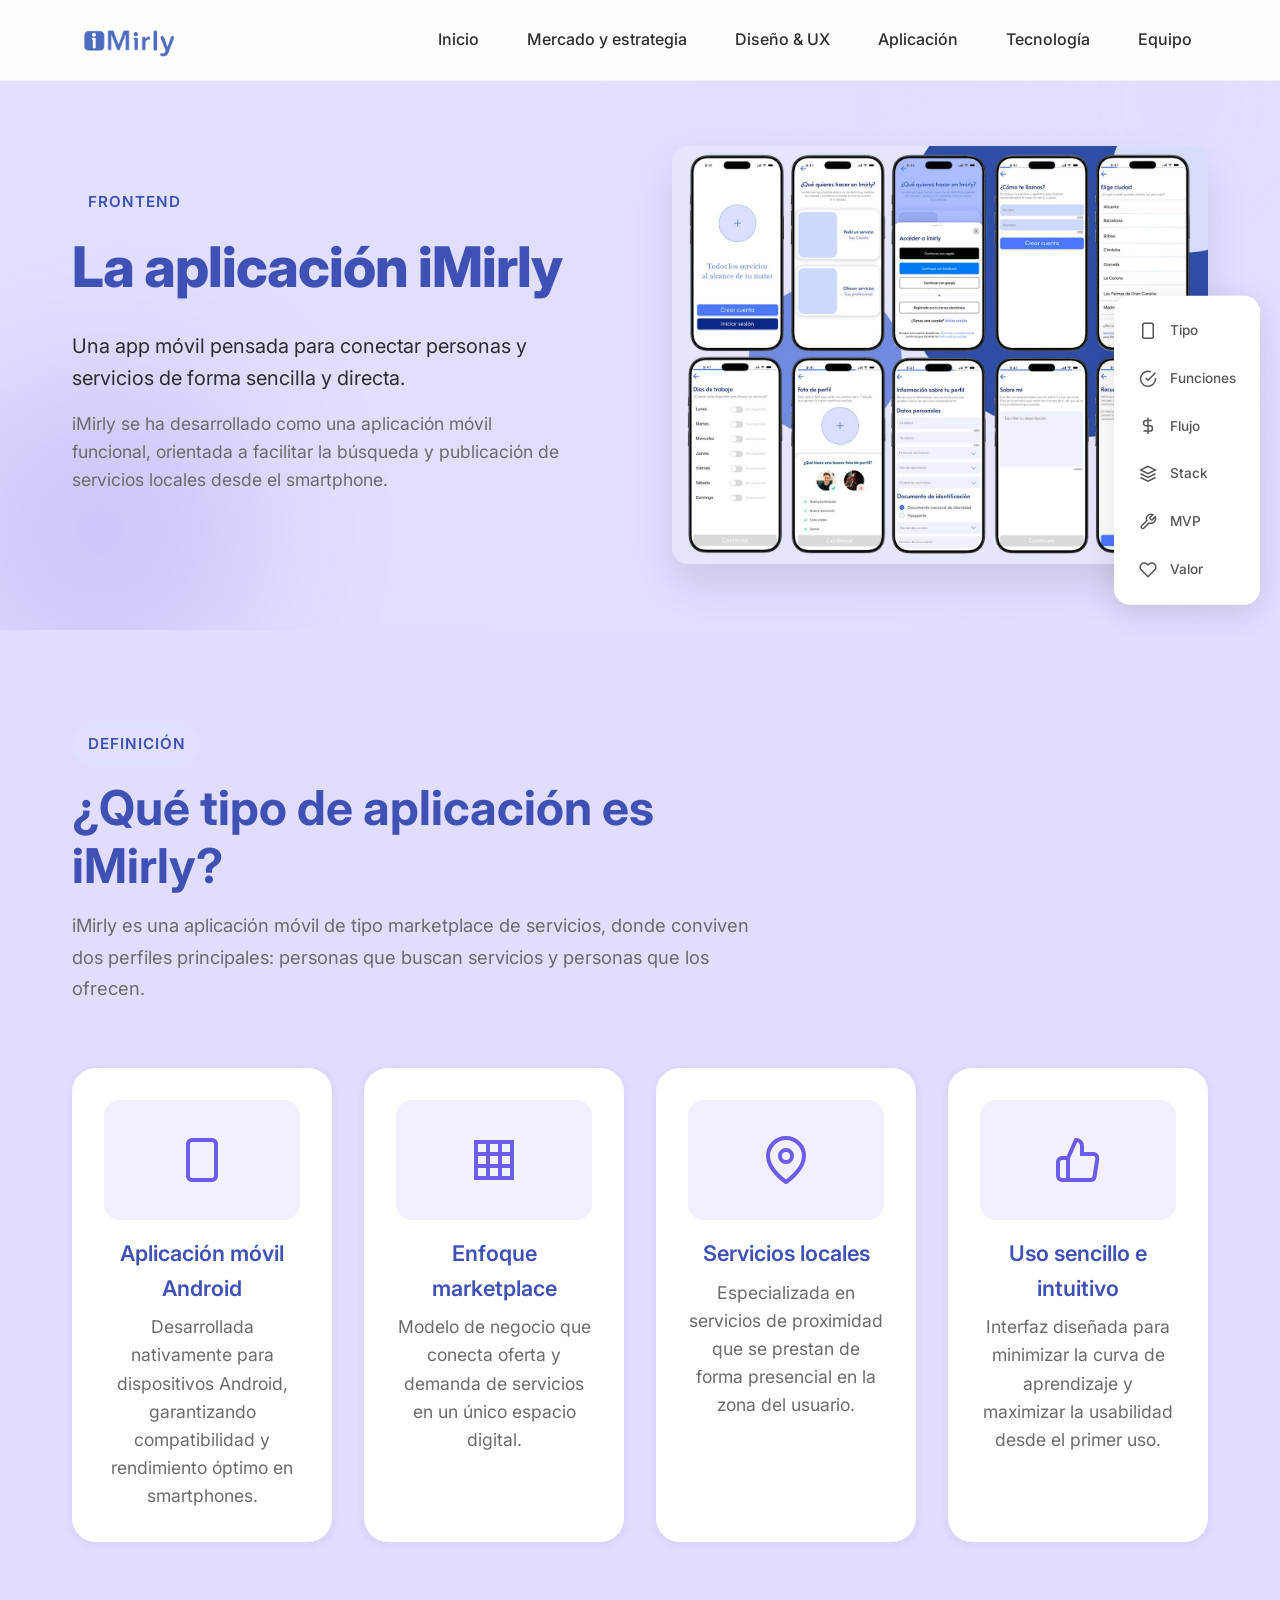
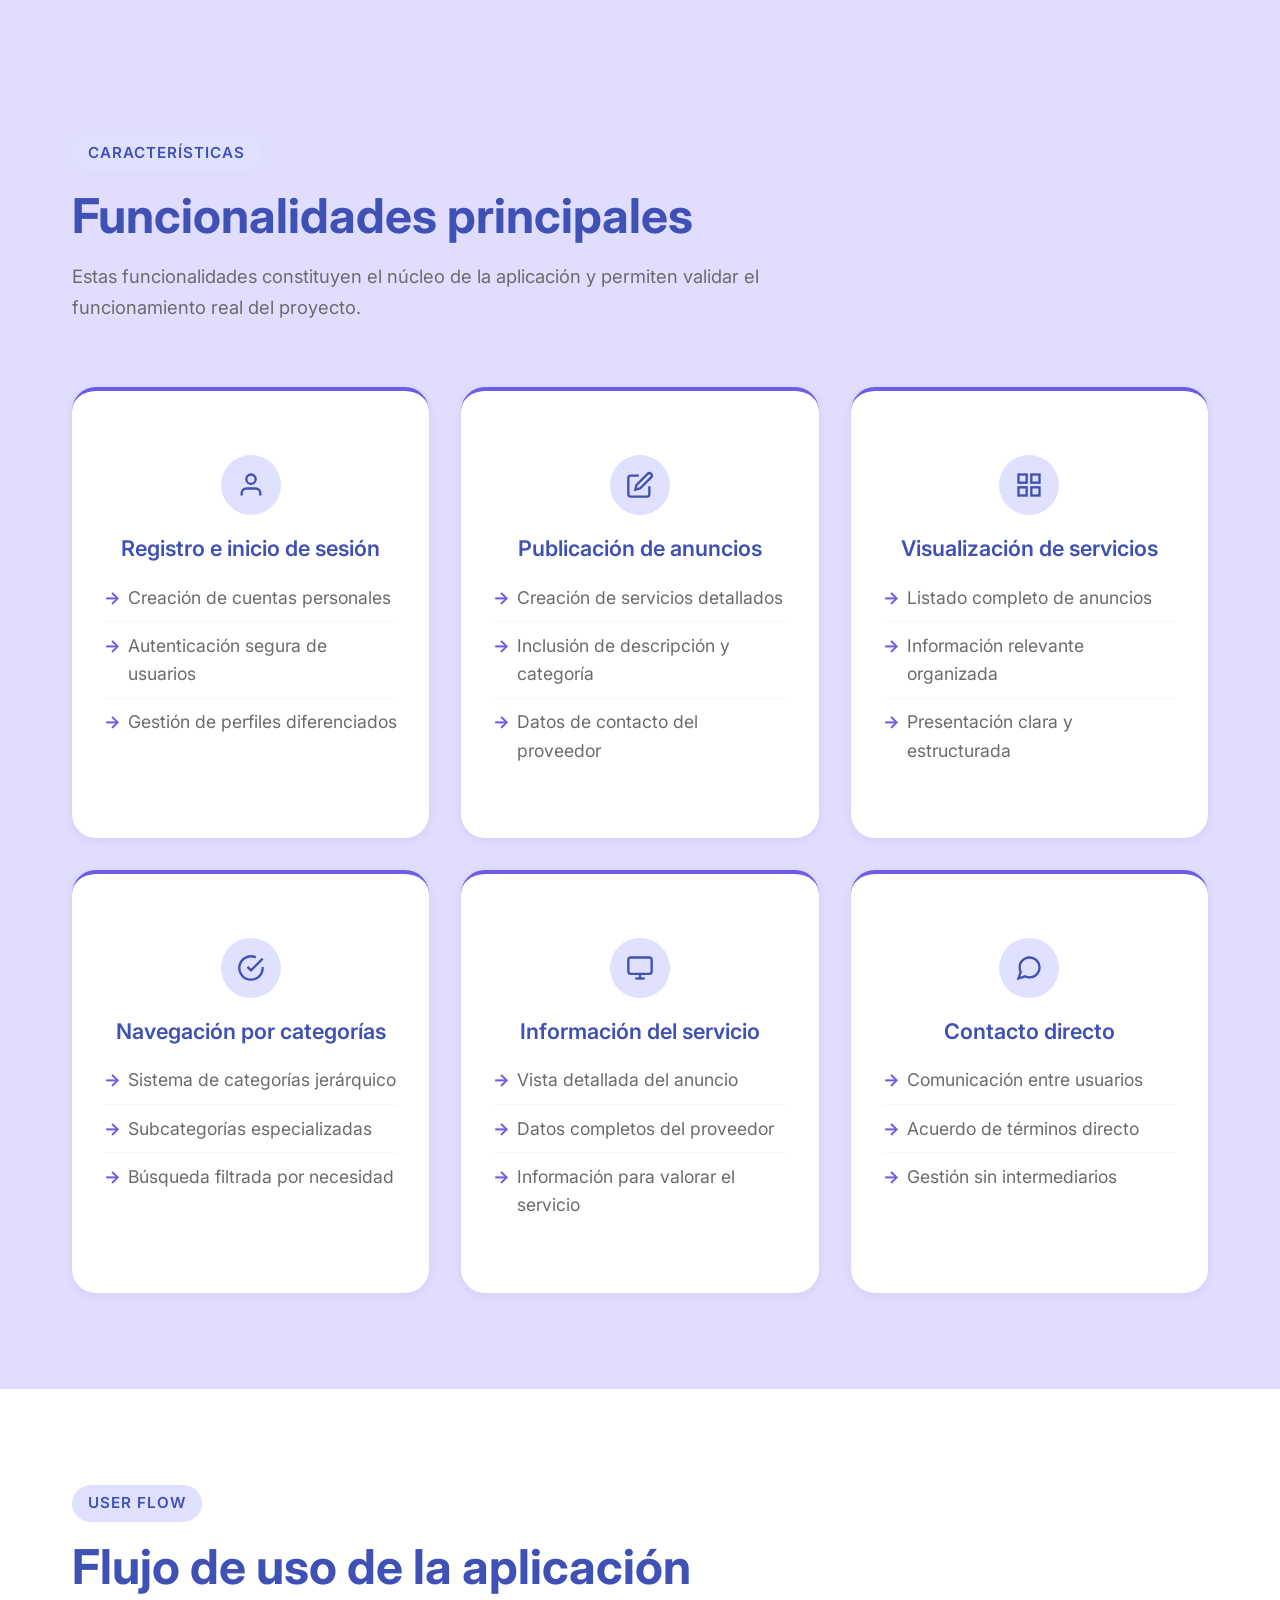
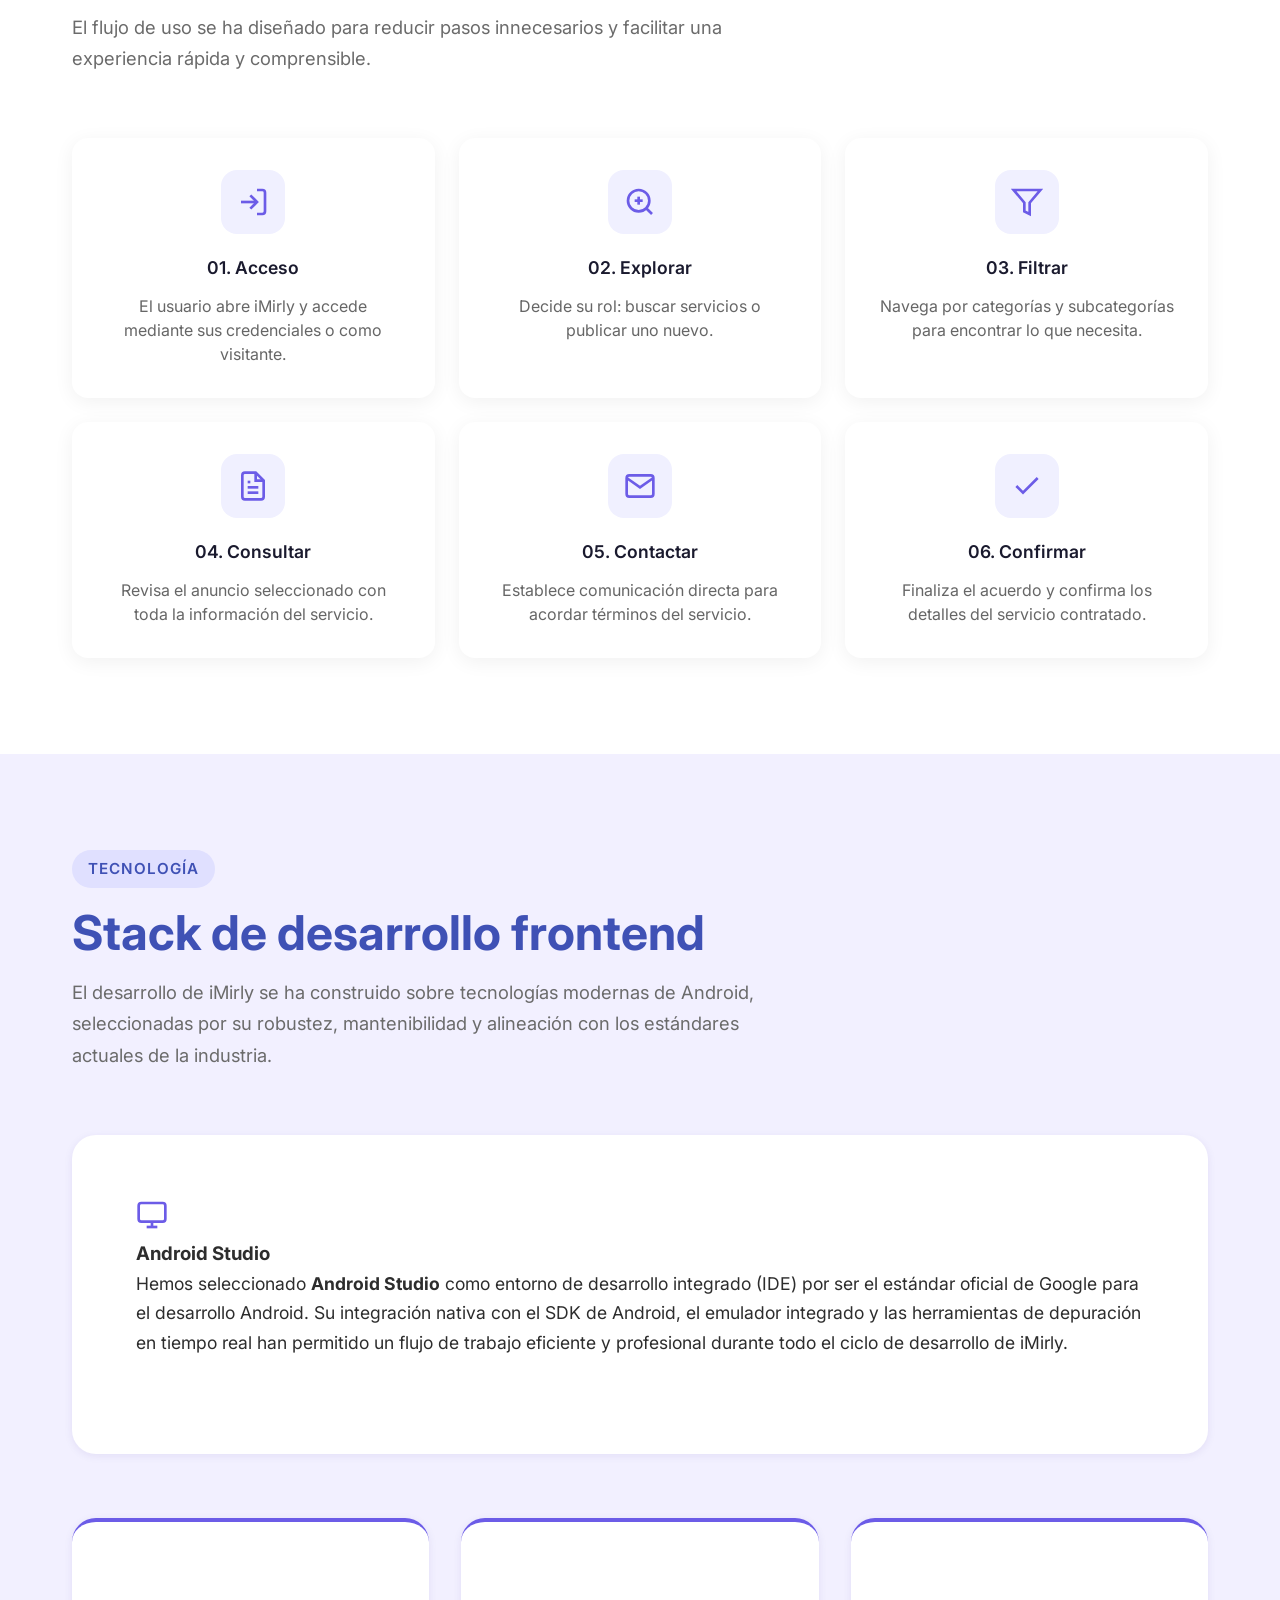
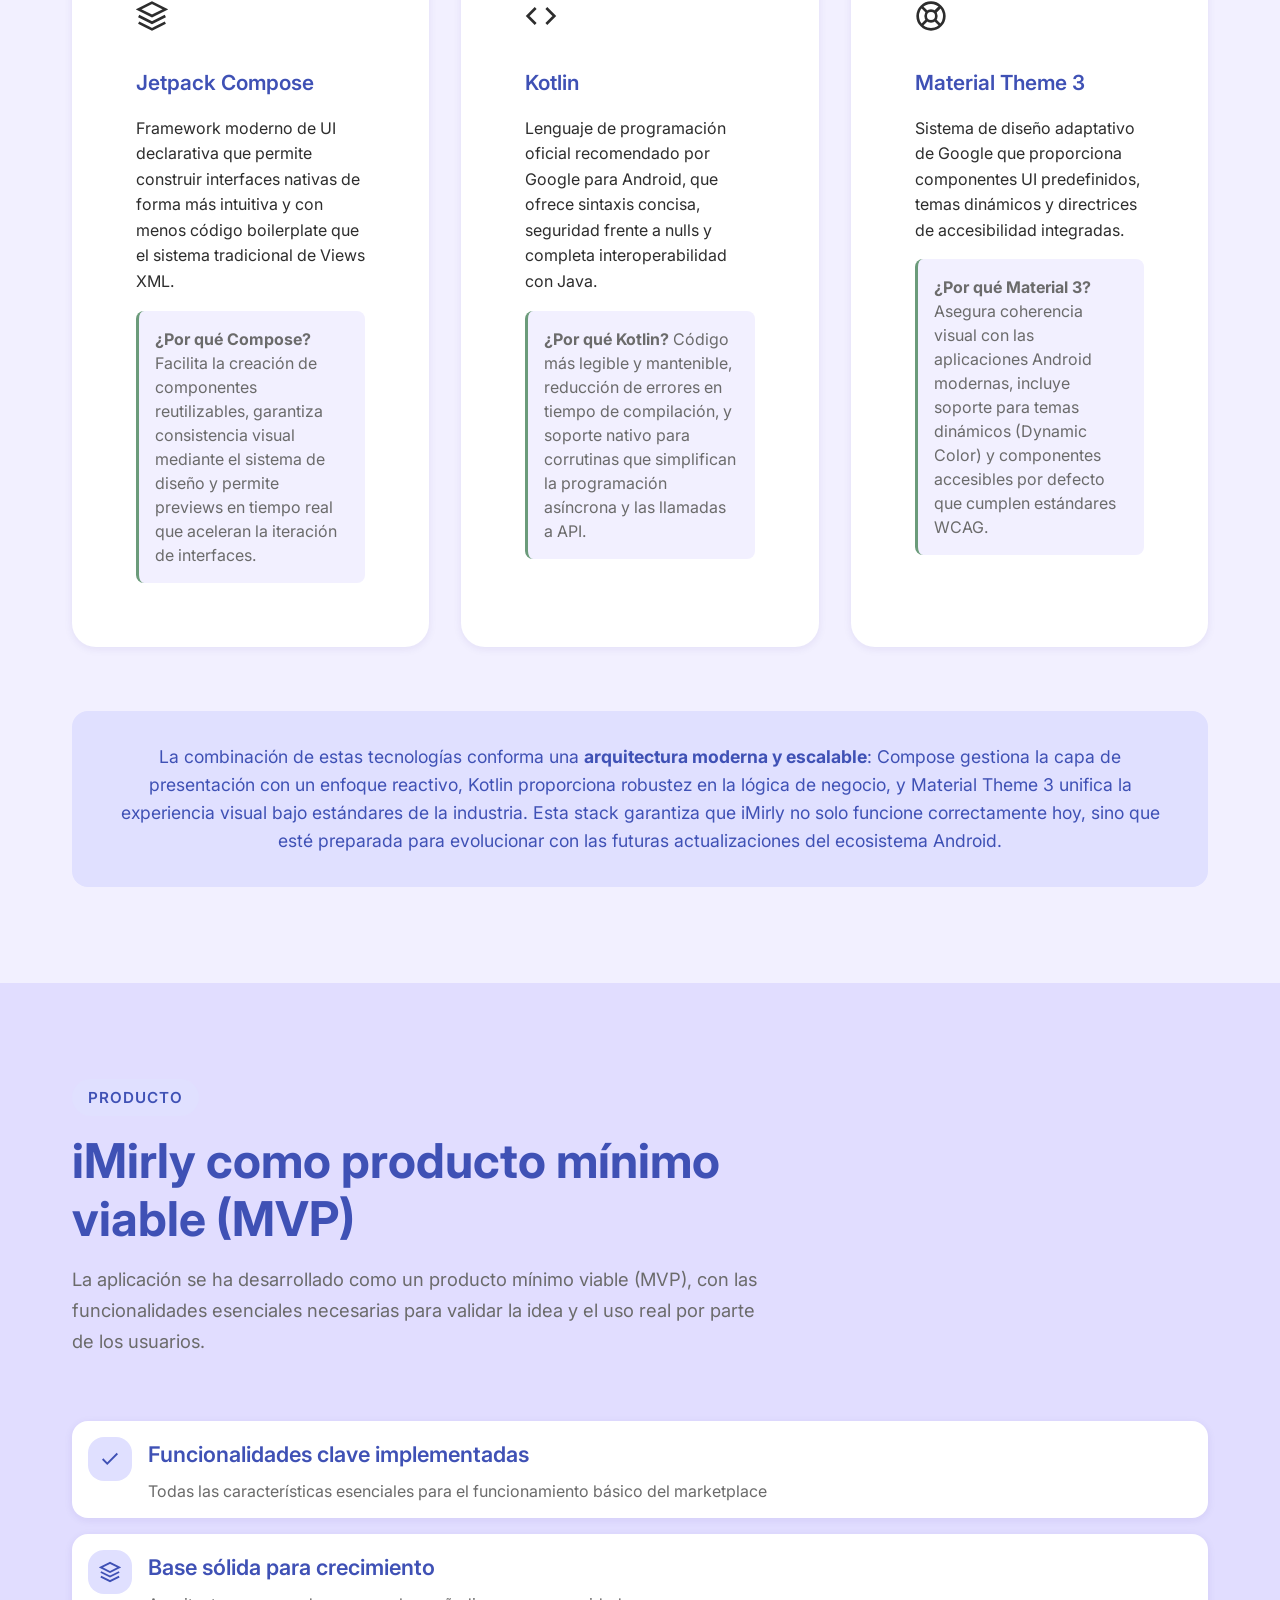
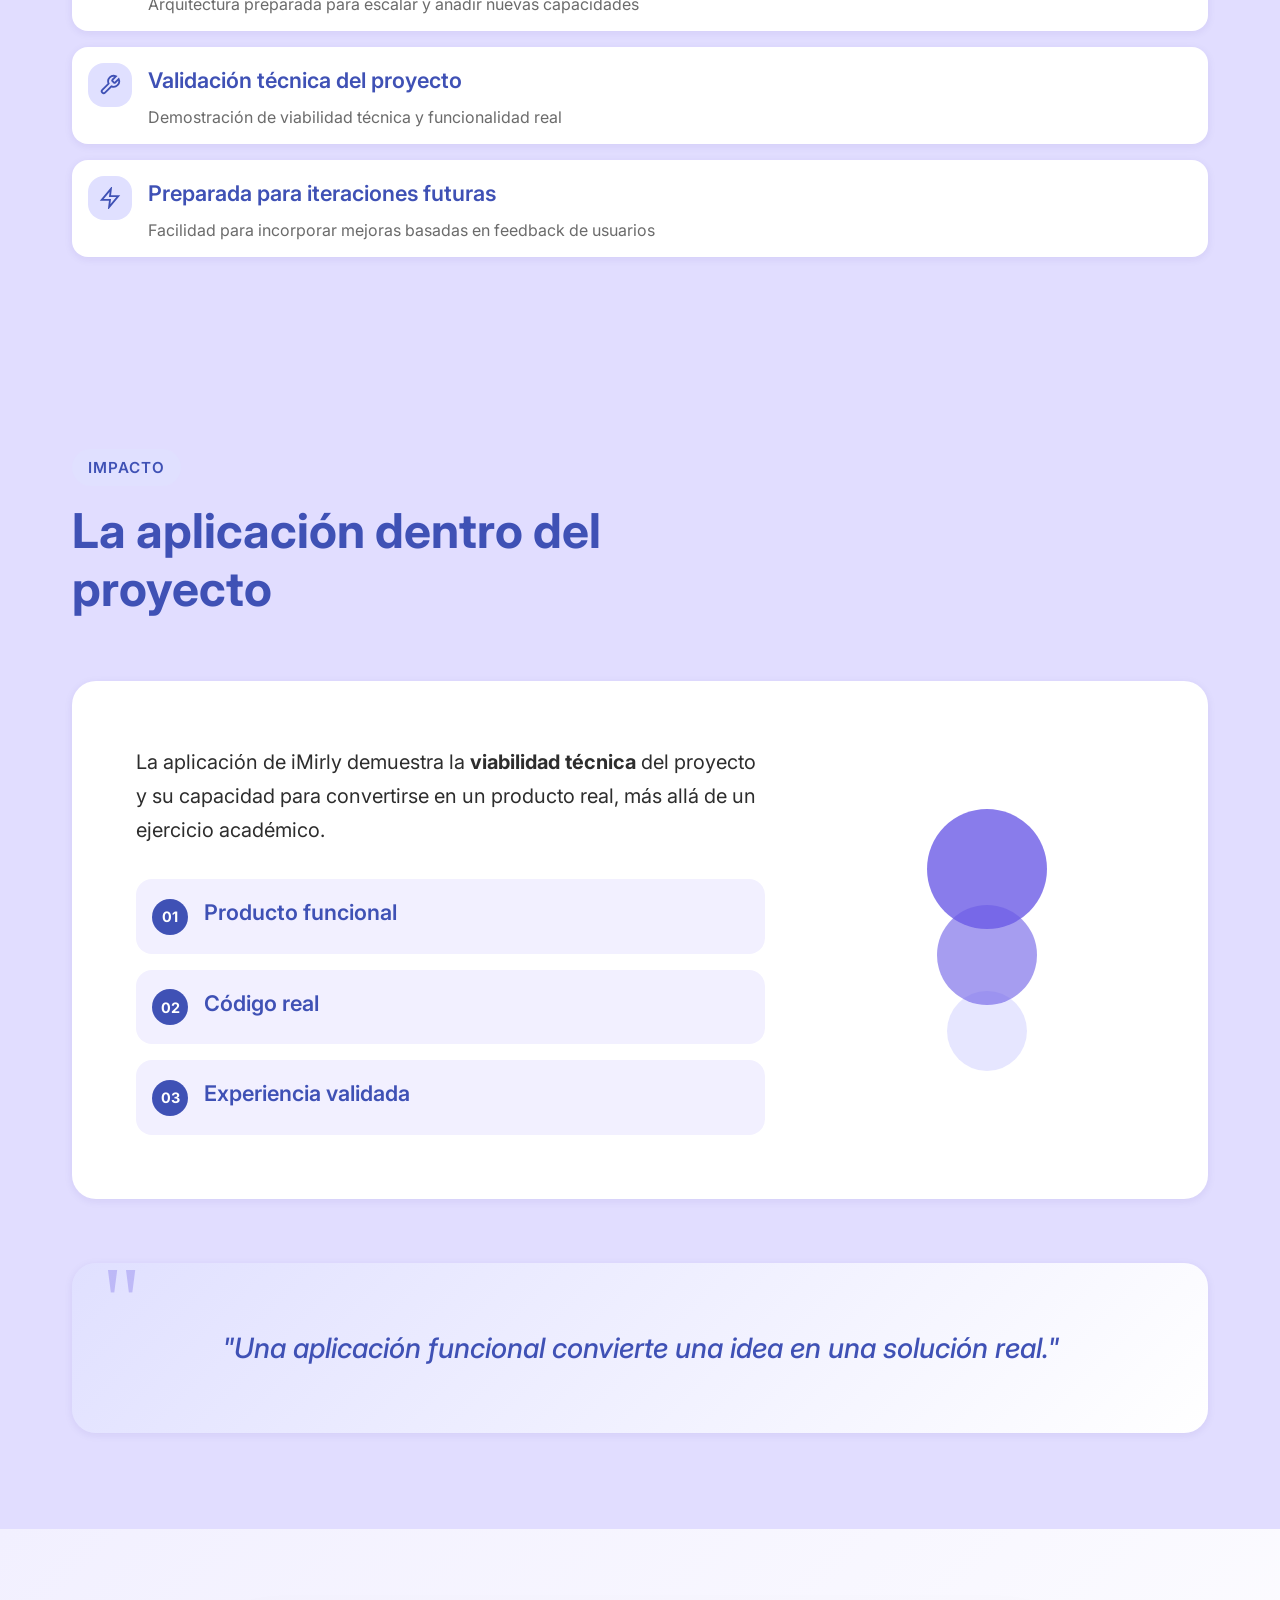
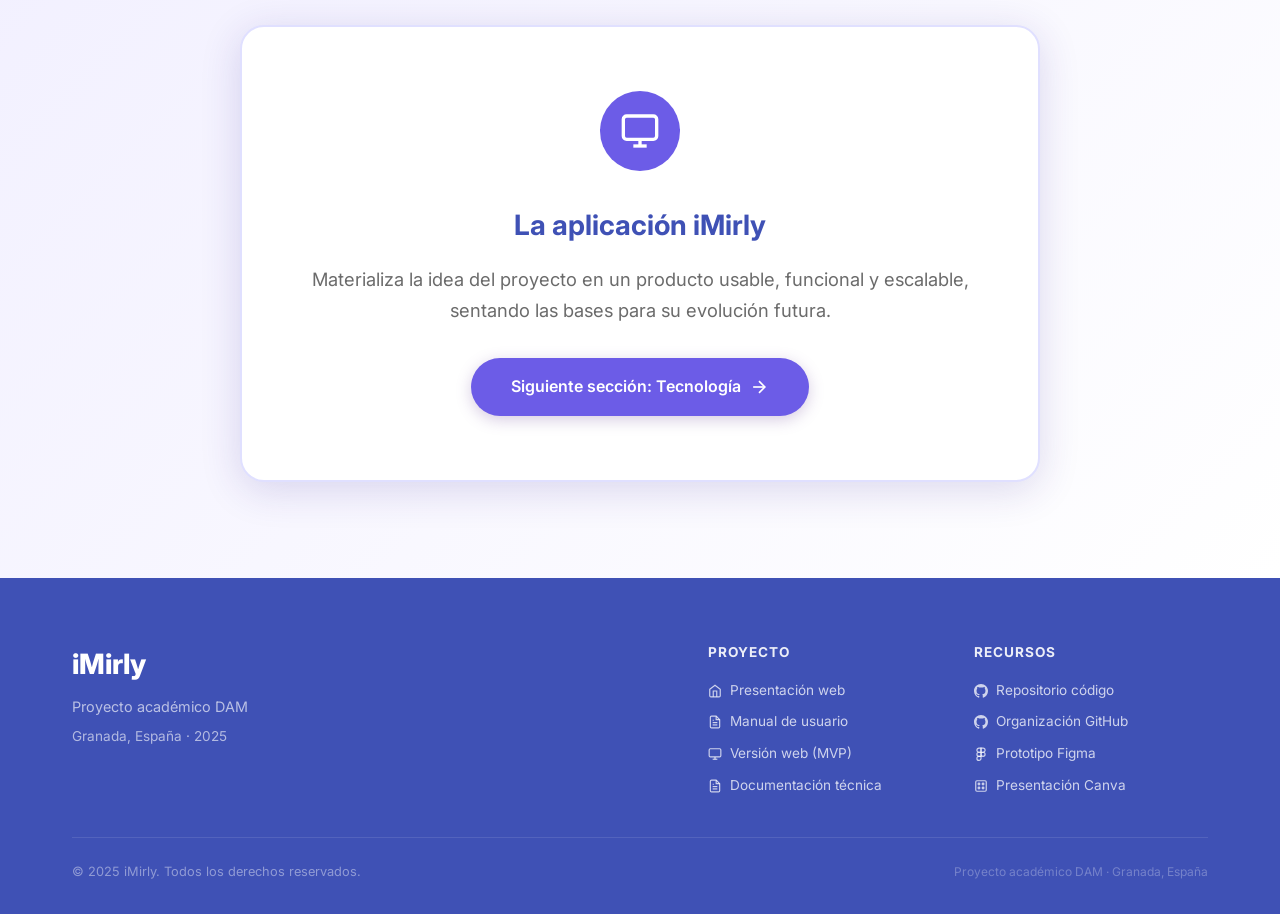
==== commit e708fba5: "Delete frontend aplicacion.html" ====
--- a/aplicacion.html
+++ b/aplicacion.html
@@ -95,12 +95,14 @@
                 </span>
                 <span class="floating-nav__label">Flujo</span>
             </a>
+            <!--
             <a href="#frontend" class="floating-nav__link" data-section="frontend">
                 <span class="floating-nav__icon">
                     <svg viewBox="0 0 24 24" fill="none" stroke="currentColor" stroke-width="2"><polyline points="16 18 22 12 16 6"/><polyline points="8 6 2 12 8 18"/></svg>
                 </span>
                 <span class="floating-nav__label">Frontend</span>
             </a>
+            -->
             <a href="#stack-tecnologico" class="floating-nav__link" data-section="stack-tecnologico">
                 <span class="floating-nav__icon">
                     <svg viewBox="0 0 24 24" fill="none" stroke="currentColor" stroke-width="2"><path d="M12 2L2 7l10 5 10-5-10-5zM2 17l10 5 10-5M2 12l10 5 10-5"/></svg>
@@ -389,6 +391,7 @@
     </section>
 
     <!-- Enfoque Frontend -->
+     <!--
     <section class="section section--ui" id="frontend">
         <div class="container">
             <div class="section__header fade-in">
@@ -467,8 +470,9 @@
             </div>
         </div>
     </section>
-
-    <!-- Stack Tecnológico - Insertar DESPUÉS de "Enfoque Frontend" y ANTES de "MVP" -->
+    -->
+
+    <!-- Stack Tecnológico -->
 <section class="section section--research" id="stack-tecnologico">
     <div class="container">
         <div class="section__header fade-in">
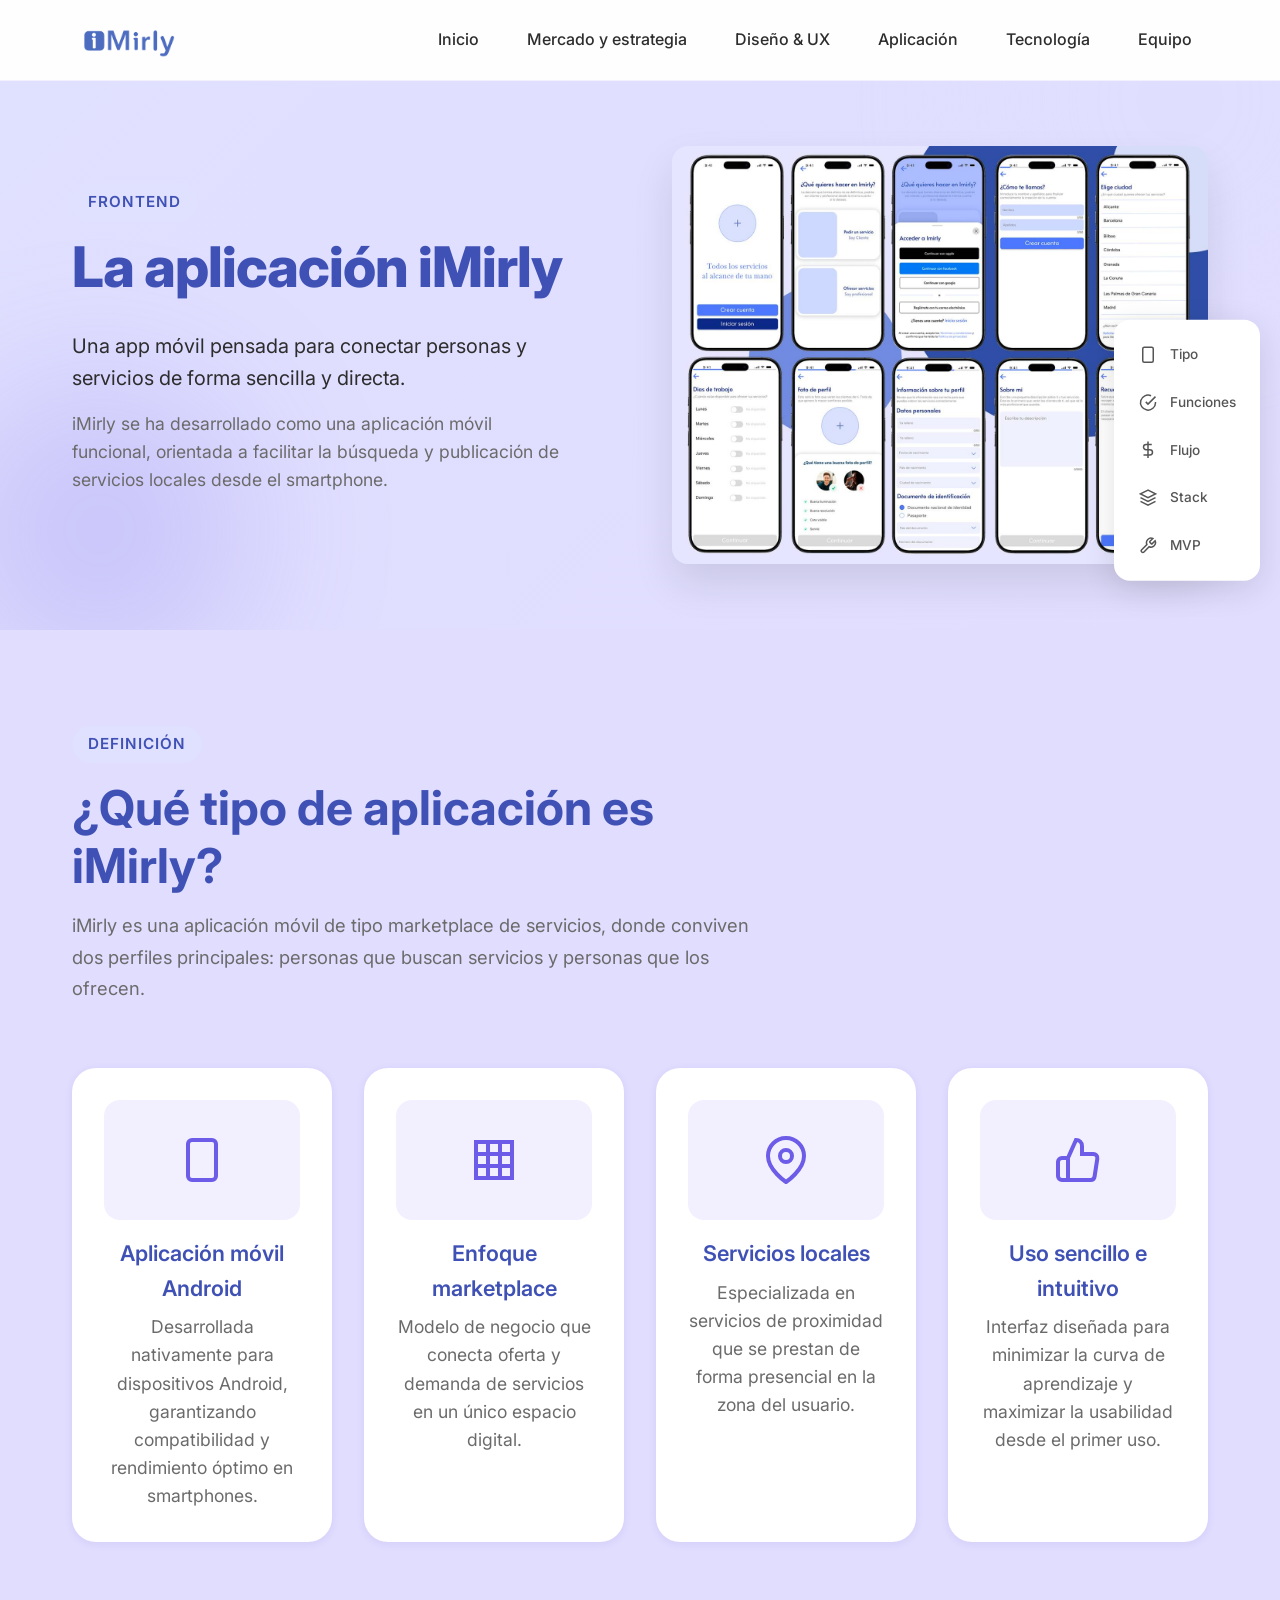
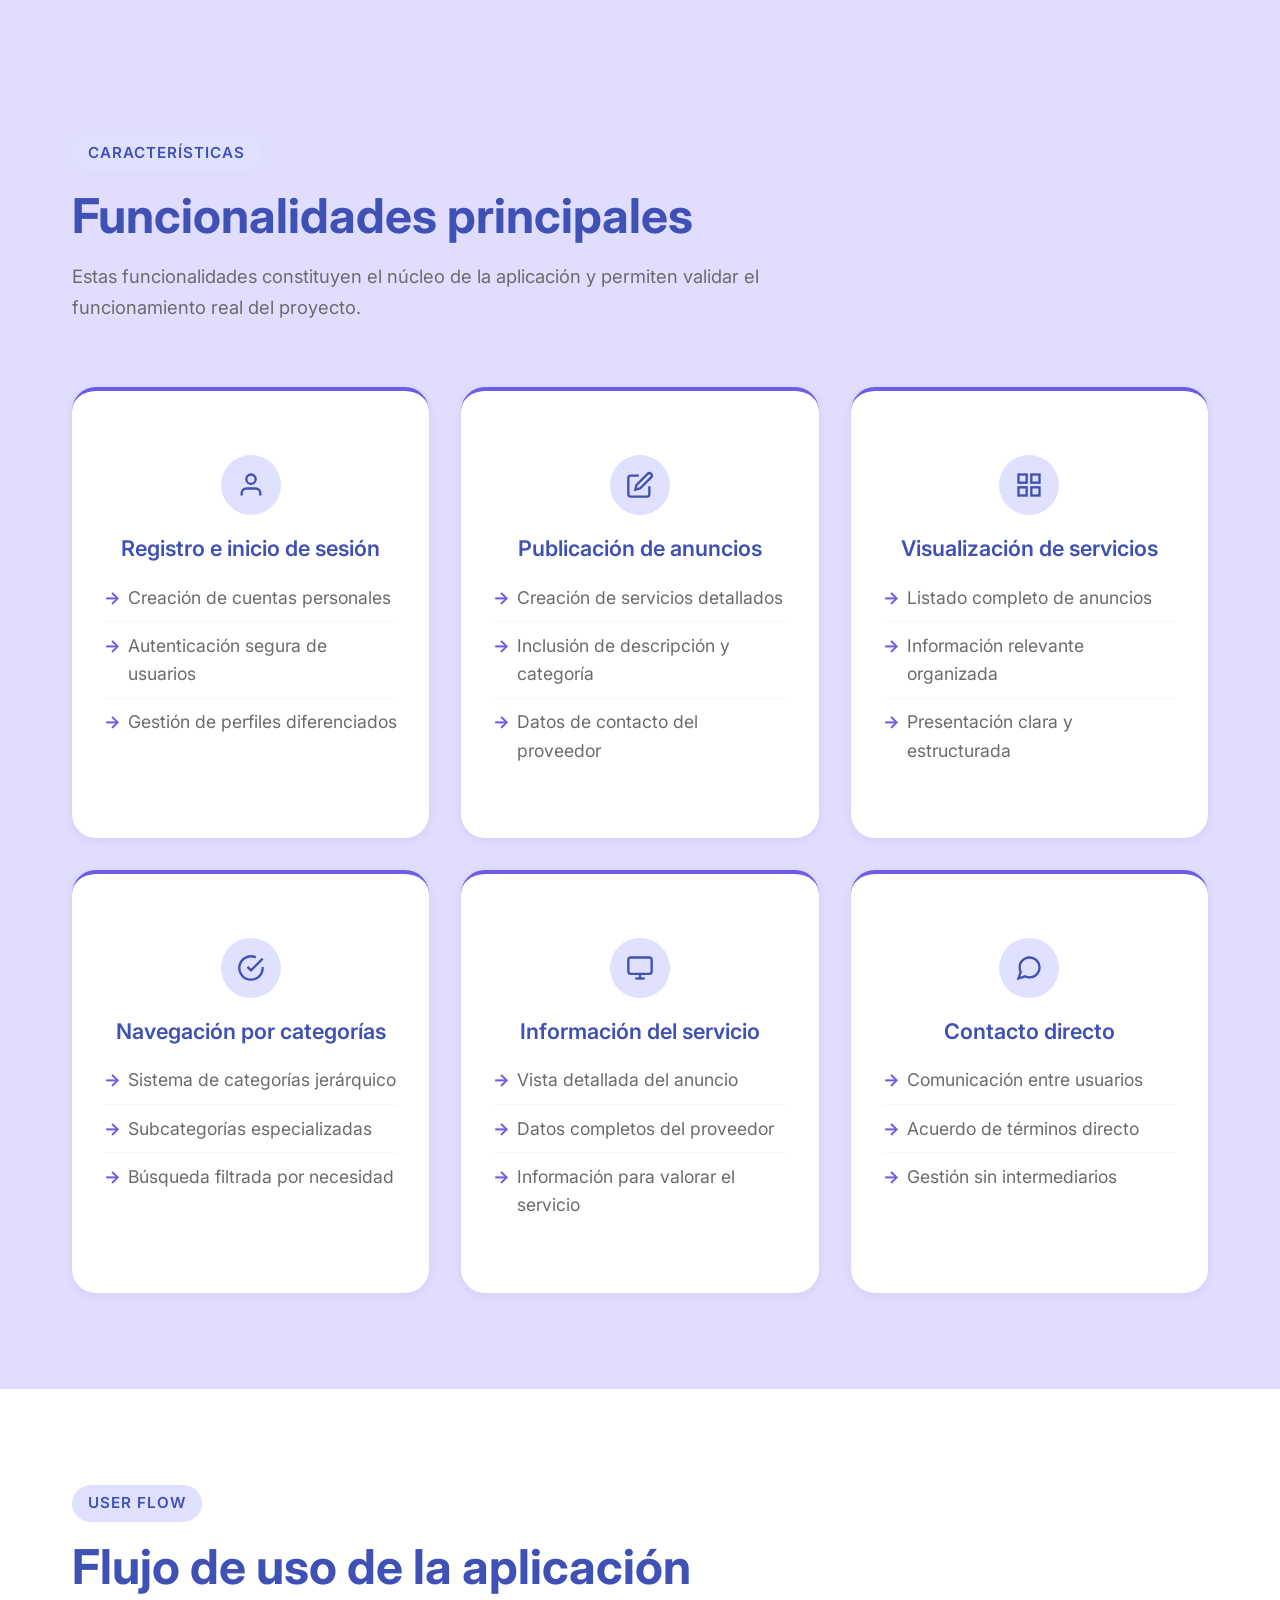
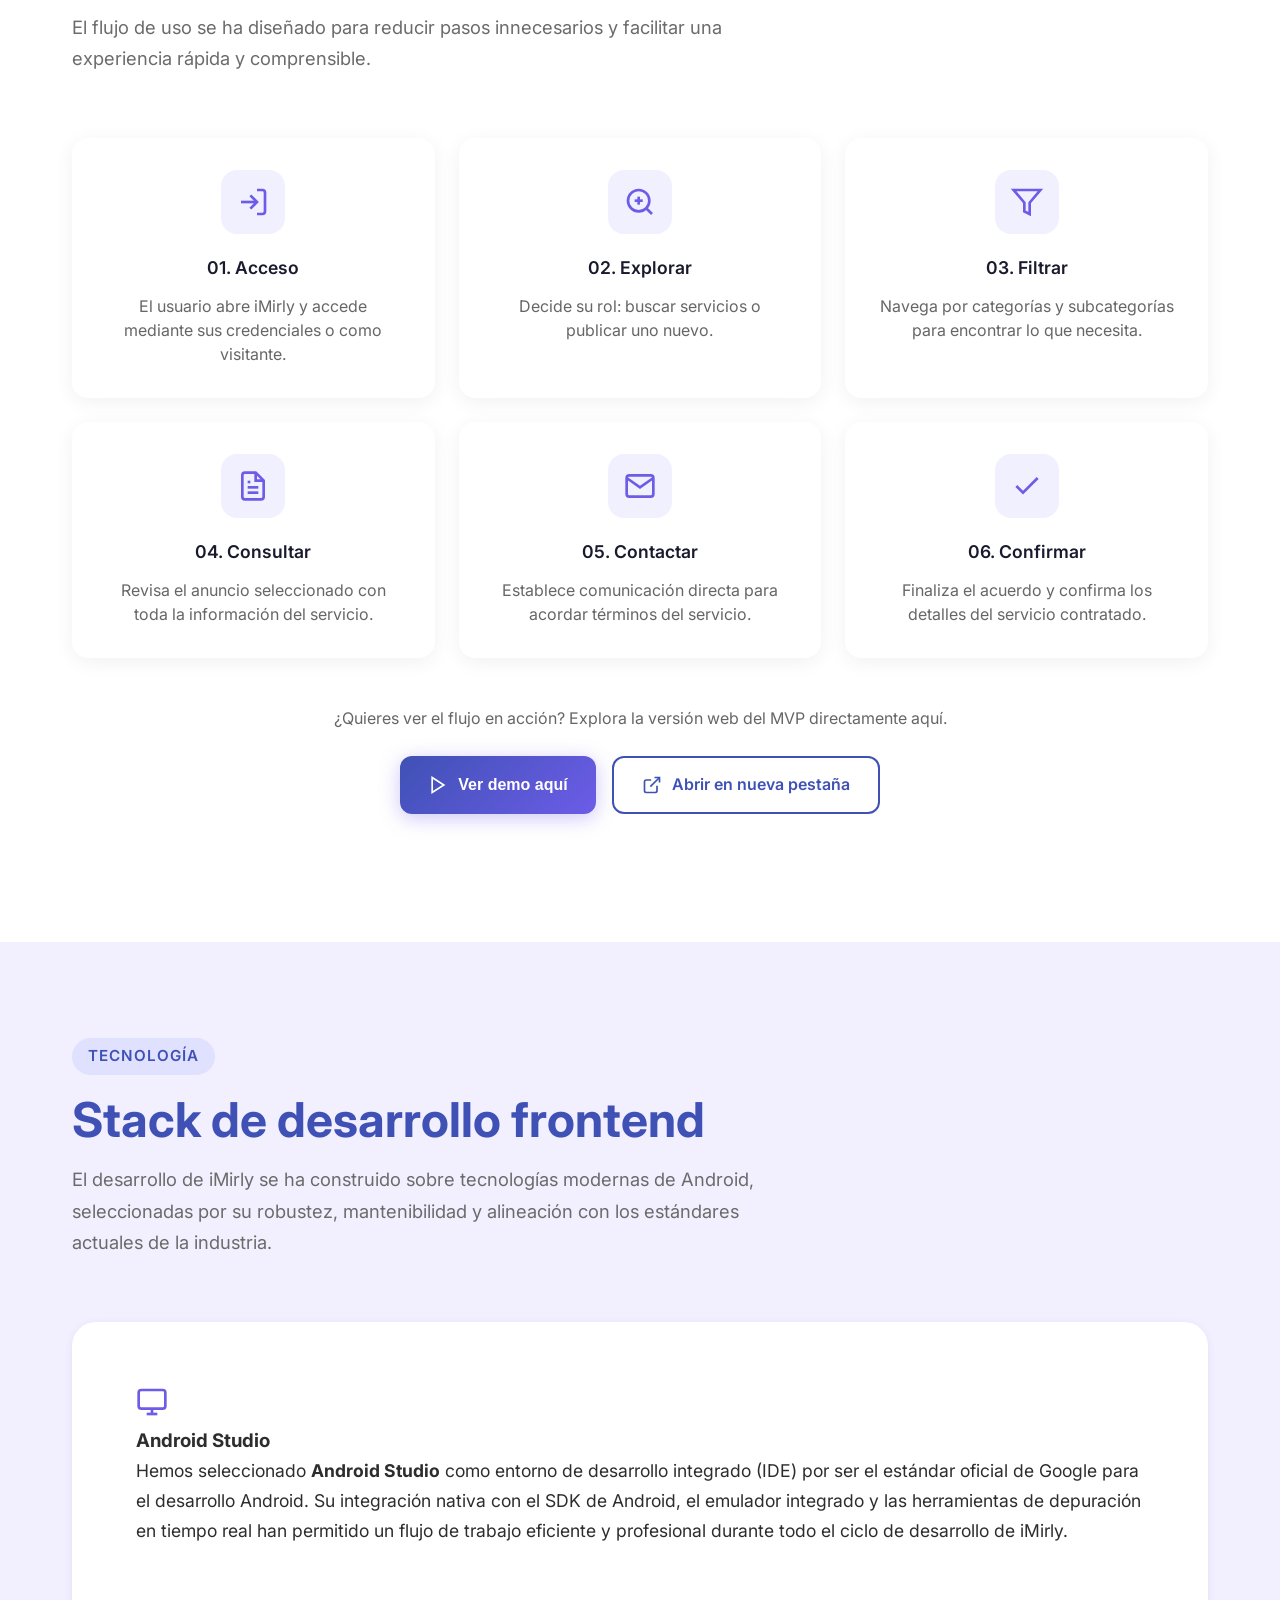
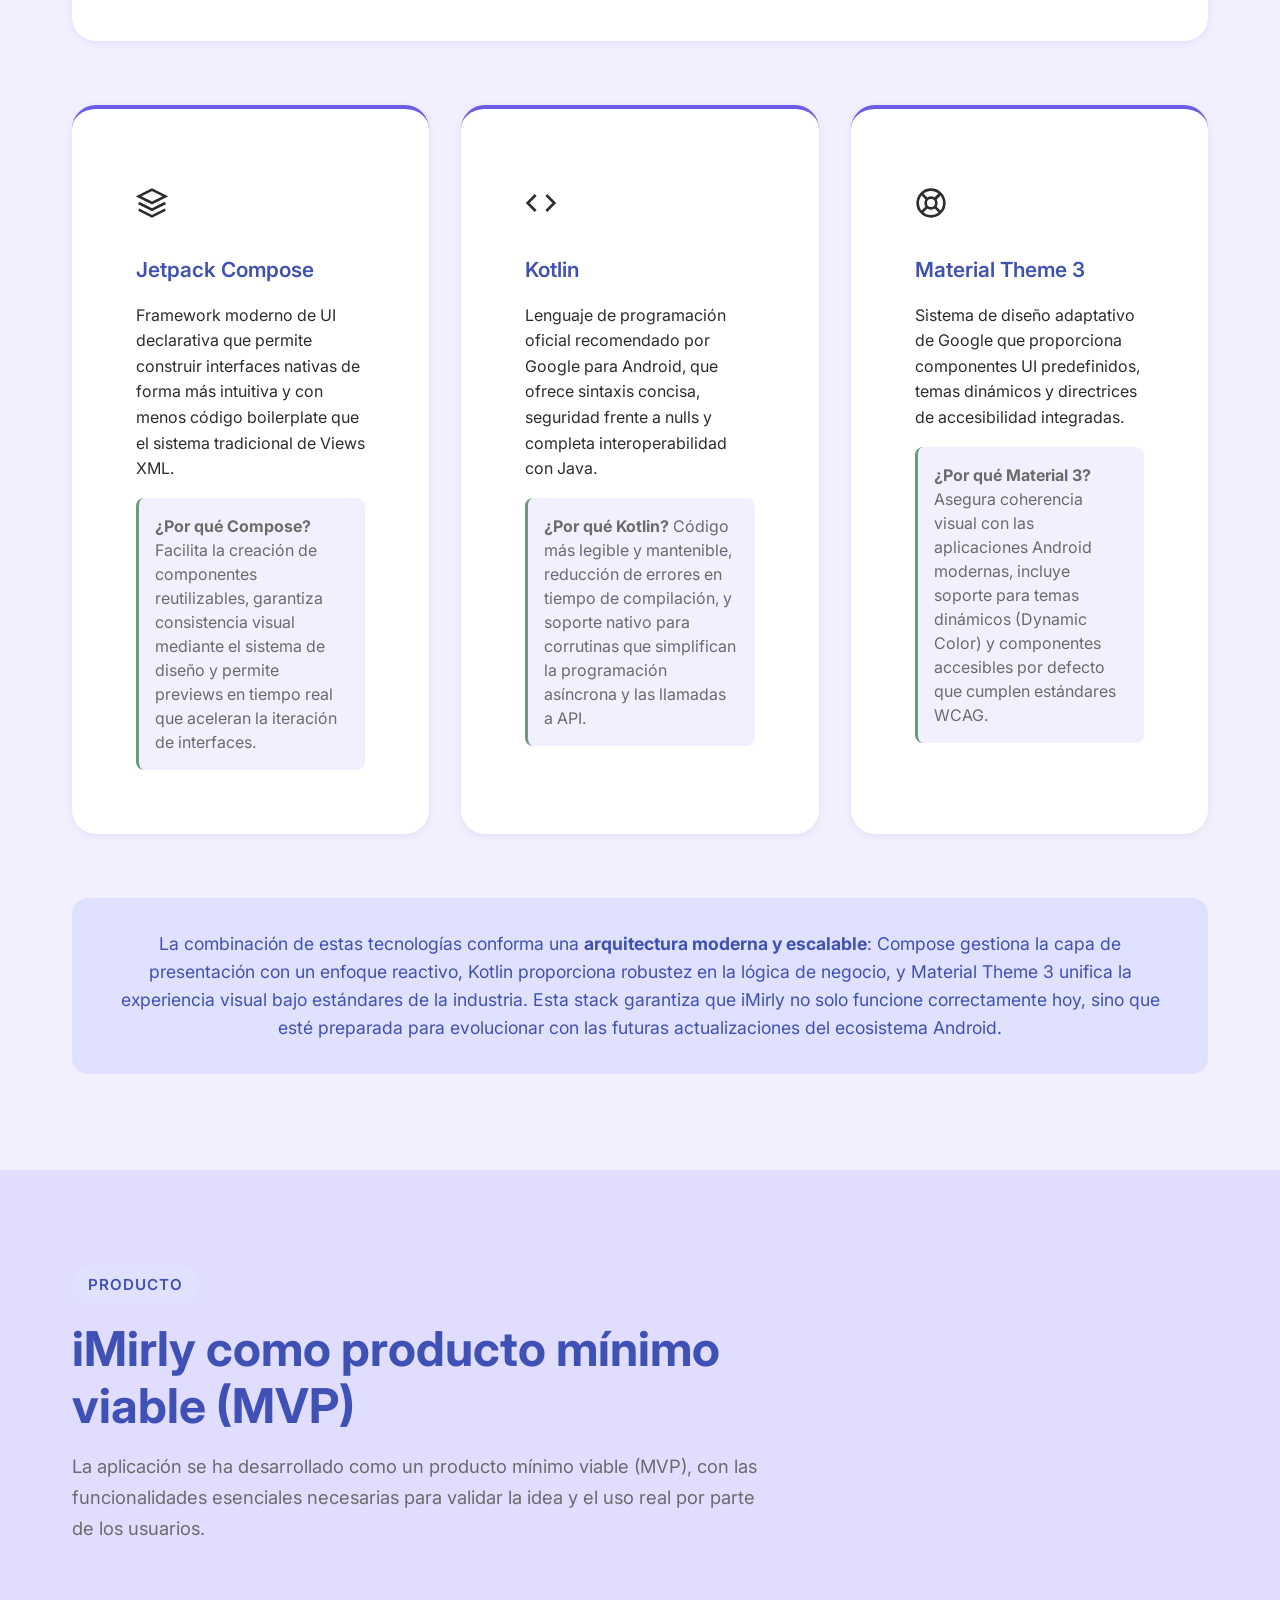
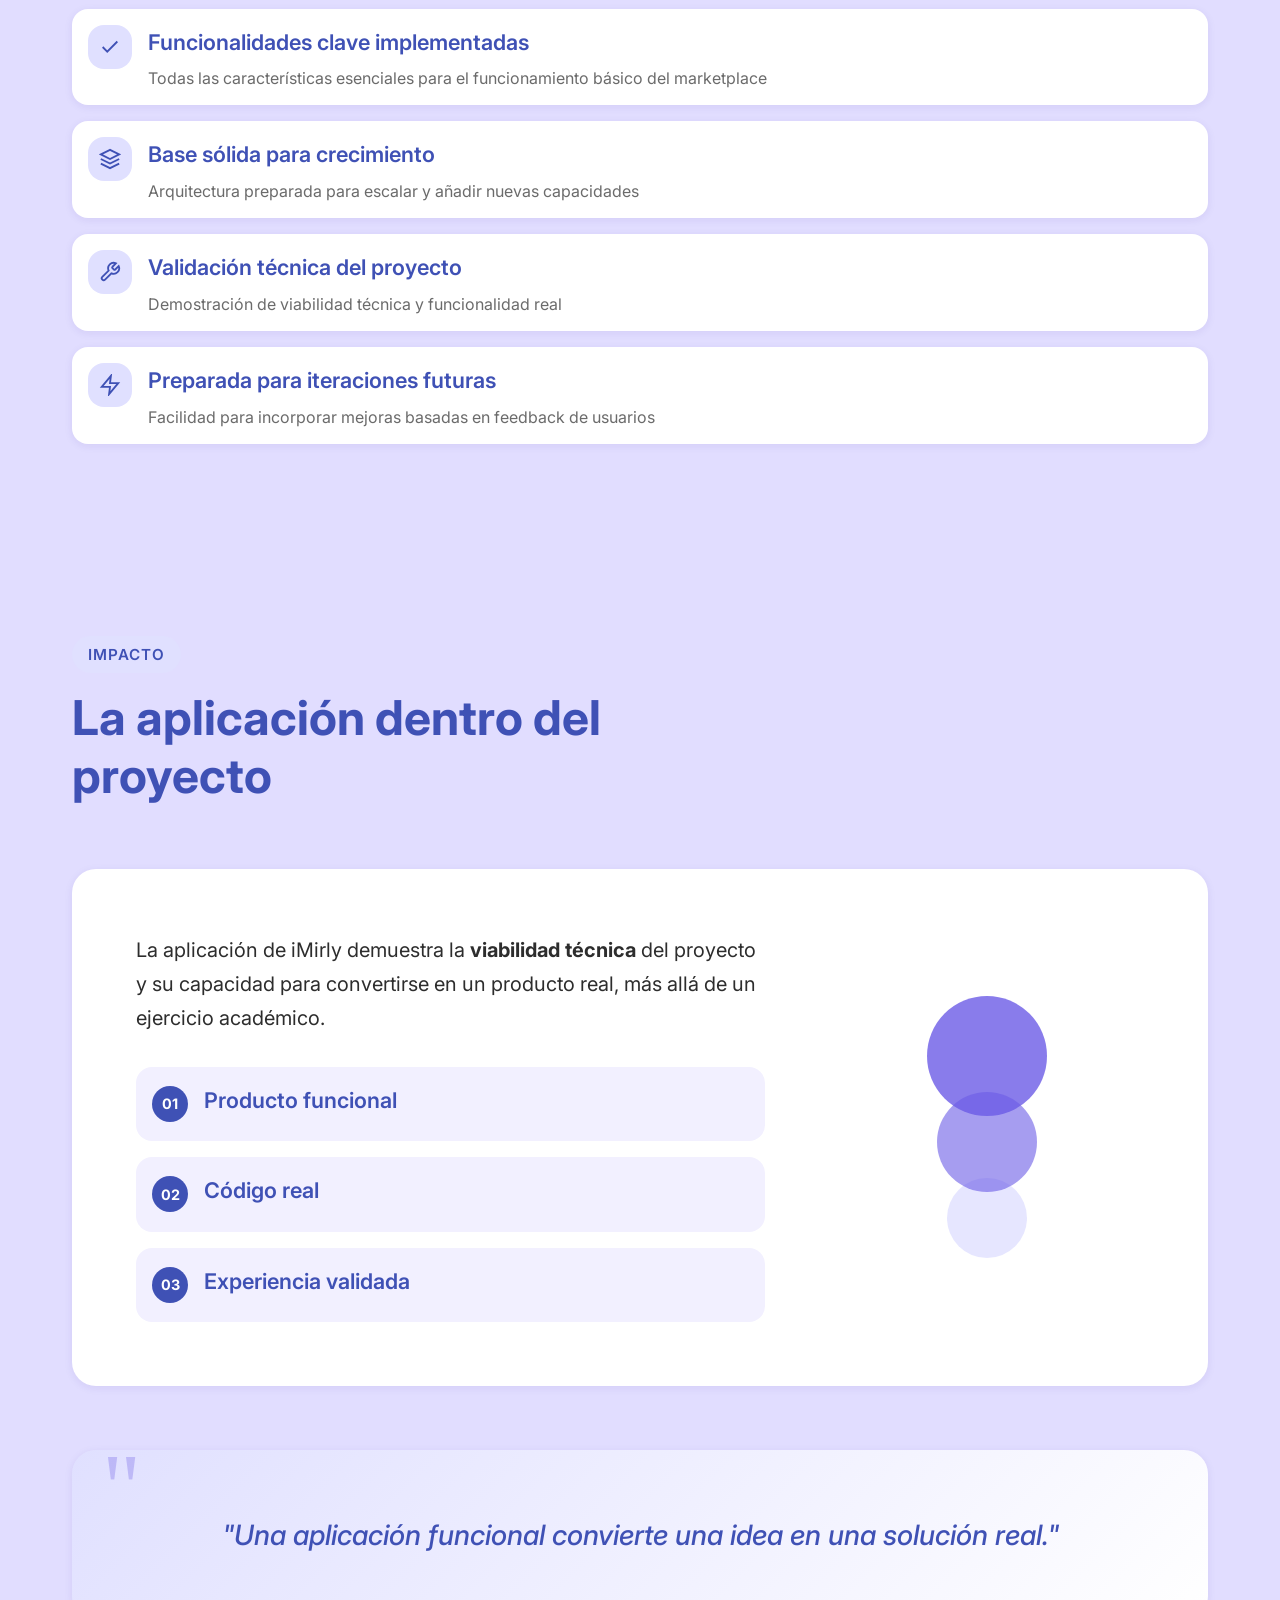
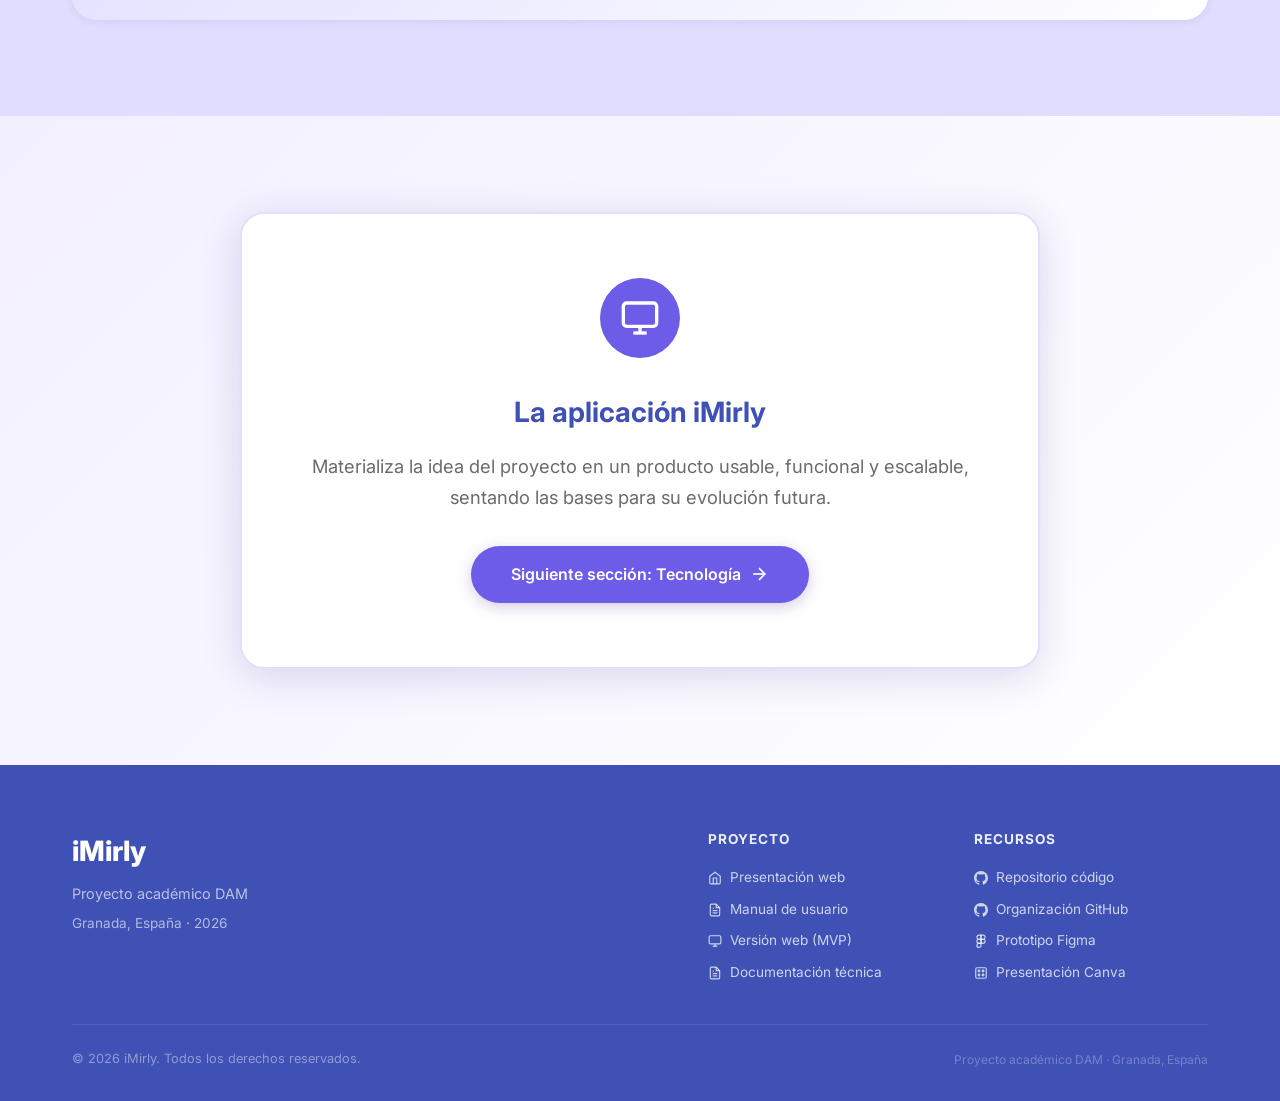
==== commit 88cff994: "Correcciones y cambios" ====
--- a/aplicacion.html
+++ b/aplicacion.html
@@ -115,12 +115,14 @@
                 </span>
                 <span class="floating-nav__label">MVP</span>
             </a>
+            <!--
             <a href="#valor" class="floating-nav__link" data-section="valor">
                 <span class="floating-nav__icon">
                     <svg viewBox="0 0 24 24" fill="none" stroke="currentColor" stroke-width="2"><path d="M20.84 4.61a5.5 5.5 0 0 0-7.78 0L12 5.67l-1.06-1.06a5.5 5.5 0 0 0-7.78 7.78l1.06 1.06L12 21.23l7.78-7.78 1.06-1.06a5.5 5.5 0 0 0 0-7.78z"/></svg>
                 </span>
                 <span class="floating-nav__label">Valor</span>
             </a>
+            -->
         </div>
     </nav>
 
@@ -302,7 +304,9 @@
                     </ul>
                 </div>
             </div>
-        </div>
+            
+        </div>
+        
     </section>
 
     <!-- Flujo de Uso -->
@@ -387,6 +391,65 @@
                     <p style="font-size: 1rem; color: #666; line-height: 1.5;">Finaliza el acuerdo y confirma los detalles del servicio contratado.</p>
                 </div>
             </div>
+
+            <!-- Botón + Demo MVP -->
+            <div class="fade-in" style="margin-top: 48px; text-align: center;">
+                <p style="color: #666; font-size: 1rem; margin-bottom: 24px;">¿Quieres ver el flujo en acción? Explora la versión web del MVP directamente aquí.</p>
+                <div style="display: flex; gap: 16px; justify-content: center; flex-wrap: wrap; margin-bottom: 32px;">
+                    <button id="btn-demo-inline"
+                        onclick="toggleMvpDemo()"
+                        style="display: inline-flex; align-items: center; gap: 10px; background: linear-gradient(135deg, #3f51b5, #6c5ce7); color: white; border: none; padding: 14px 28px; border-radius: 12px; font-size: 1rem; font-weight: 600; cursor: pointer; box-shadow: 0 4px 20px rgba(108,92,231,0.35); transition: transform 0.2s, box-shadow 0.2s;"
+                        onmouseover="this.style.transform='translateY(-2px)';this.style.boxShadow='0 8px 28px rgba(108,92,231,0.45)'"
+                        onmouseout="this.style.transform='';this.style.boxShadow='0 4px 20px rgba(108,92,231,0.35)'">
+                        <svg viewBox="0 0 24 24" fill="none" stroke="currentColor" stroke-width="2" style="width:20px;height:20px;flex-shrink:0;">
+                            <polygon points="5 3 19 12 5 21 5 3"></polygon>
+                        </svg>
+                        <span id="btn-demo-label">Ver demo aquí</span>
+                    </button>
+                    <a href="https://imirly.github.io/iMirlyWeb-MVP/" target="_blank" rel="noopener noreferrer"
+                        style="display: inline-flex; align-items: center; gap: 10px; background: white; color: #3f51b5; border: 2px solid #3f51b5; padding: 14px 28px; border-radius: 12px; font-size: 1rem; font-weight: 600; text-decoration: none; transition: background 0.2s;"
+                        onmouseover="this.style.background='#f0f0ff'"
+                        onmouseout="this.style.background='white'">
+                        <svg viewBox="0 0 24 24" fill="none" stroke="currentColor" stroke-width="2" style="width:20px;height:20px;flex-shrink:0;">
+                            <path d="M18 13v6a2 2 0 0 1-2 2H5a2 2 0 0 1-2-2V8a2 2 0 0 1 2-2h6"></path>
+                            <polyline points="15 3 21 3 21 9"></polyline>
+                            <line x1="10" y1="14" x2="21" y2="3"></line>
+                        </svg>
+                        Abrir en nueva pestaña
+                    </a>
+                </div>
+
+                <!-- Contenedor iframe MVP (oculto por defecto) -->
+                <div id="mvp-demo-container" style="display:none; margin-top: 8px;">
+                    <div style="position:relative; background:#1a1a2e; border-radius:20px; padding:16px; box-shadow:0 20px 60px rgba(0,0,0,0.2);">
+                        <!-- Barra de navegador decorativa -->
+                        <div style="display:flex; align-items:center; gap:8px; margin-bottom:12px;">
+                            <div style="display:flex; gap:6px;">
+                                <span style="width:12px;height:12px;background:#ff5f57;border-radius:50%;display:block;"></span>
+                                <span style="width:12px;height:12px;background:#febc2e;border-radius:50%;display:block;"></span>
+                                <span style="width:12px;height:12px;background:#28c840;border-radius:50%;display:block;"></span>
+                            </div>
+                            <div style="flex:1;background:rgba(255,255,255,0.1);border-radius:6px;padding:4px 12px;font-size:0.8rem;color:rgba(255,255,255,0.6);font-family:monospace;">
+                                imirly.github.io/iMirlyWeb-MVP/
+                            </div>
+                            <button onclick="toggleMvpDemo()" title="Cerrar demo"
+                                style="background:rgba(255,255,255,0.1);border:none;color:rgba(255,255,255,0.7);width:28px;height:28px;border-radius:6px;cursor:pointer;font-size:1rem;display:flex;align-items:center;justify-content:center;">✕</button>
+                        </div>
+                        <iframe
+                            id="mvp-iframe"
+                            src=""
+                            data-src="https://imirly.github.io/iMirlyWeb-MVP/"
+                            style="width:100%;height:620px;border:none;border-radius:12px;background:white;"
+                            loading="lazy"
+                            title="Demo MVP iMirly">
+                        </iframe>
+                    </div>
+                    <p style="color:#888;font-size:0.8rem;margin-top:12px;text-align:center;">
+                        Si la demo no carga correctamente, usa el botón "Abrir en nueva pestaña" ↑
+                    </p>
+                </div>
+            </div>
+
         </div>
     </section>
 
@@ -688,5 +751,33 @@
 
     <script src="main.js"></script>
     <script src="footer.js"></script>
+
+    <script>
+        // ── MVP Demo toggle ──────────────────────────────────────
+        function toggleMvpDemo() {
+            var container = document.getElementById('mvp-demo-container');
+            var iframe    = document.getElementById('mvp-iframe');
+            var label     = document.getElementById('btn-demo-label');
+            var isHidden  = container.style.display === 'none';
+
+            if (isHidden) {
+                container.style.display = 'block';
+                label.textContent = 'Ocultar demo';
+                // Cargar src solo la primera vez (lazy)
+                if (!iframe.src || iframe.src === window.location.href) {
+                    iframe.src = iframe.getAttribute('data-src');
+                }
+                // Scroll suave hasta la demo
+                setTimeout(function() {
+                    container.scrollIntoView({ behavior: 'smooth', block: 'start' });
+                }, 100);
+            } else {
+                container.style.display = 'none';
+                label.textContent = 'Ver demo aquí';
+            }
+        }
+
+        // Fix menú hamburguesa en móvil - gestionado en main.js
+    </script>
 </body>
 </html>
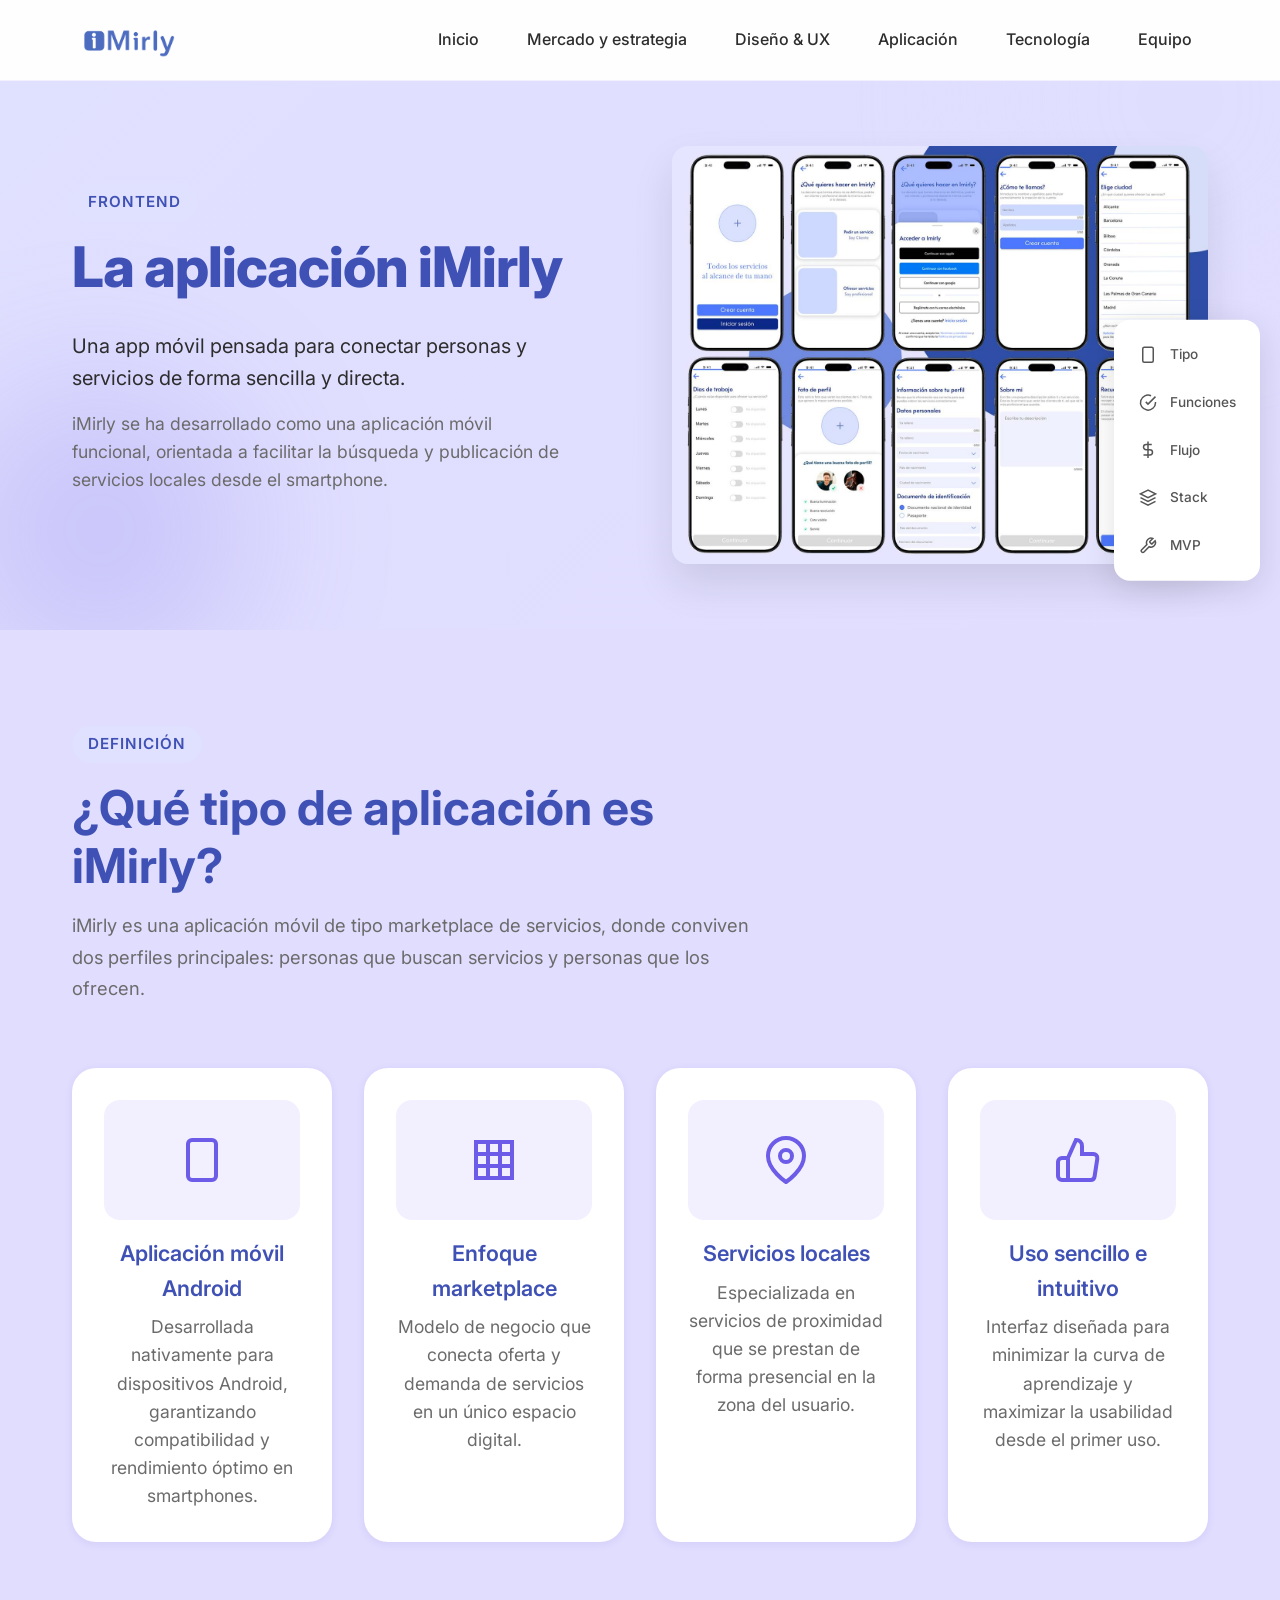
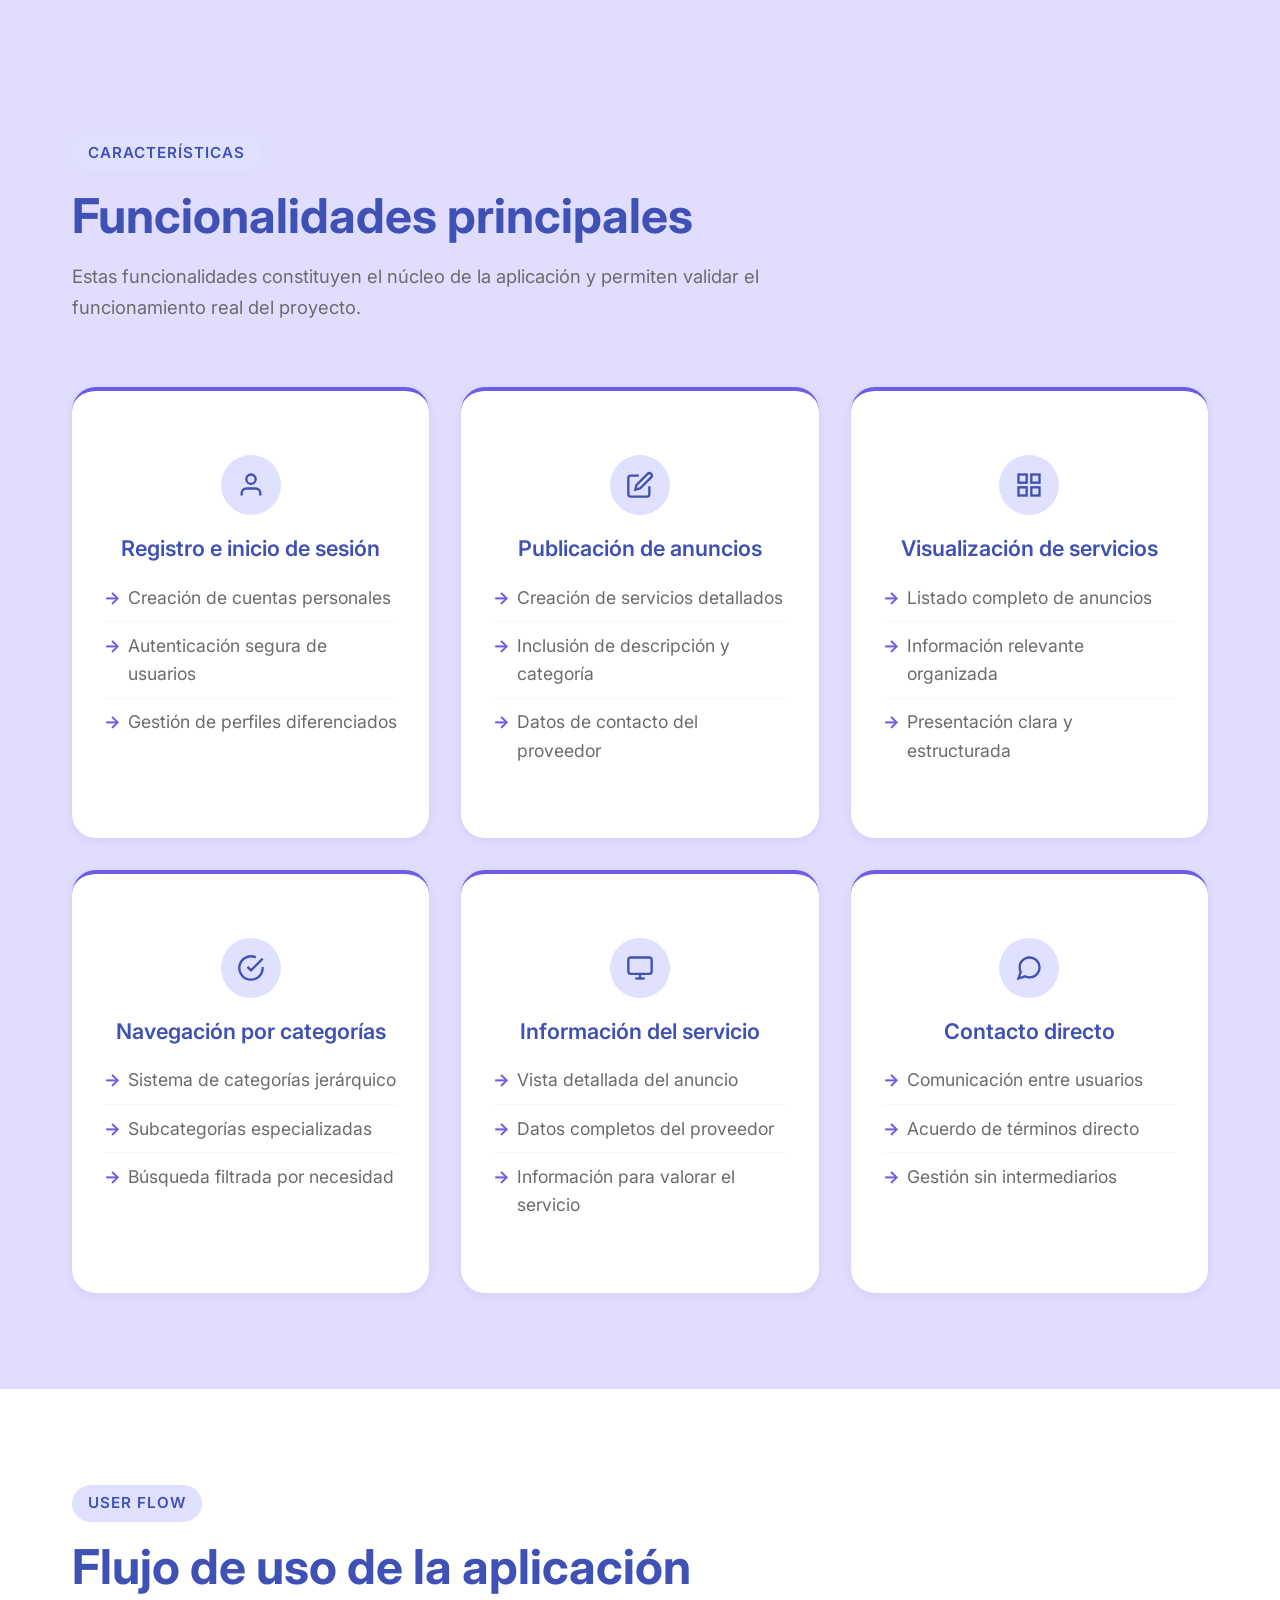
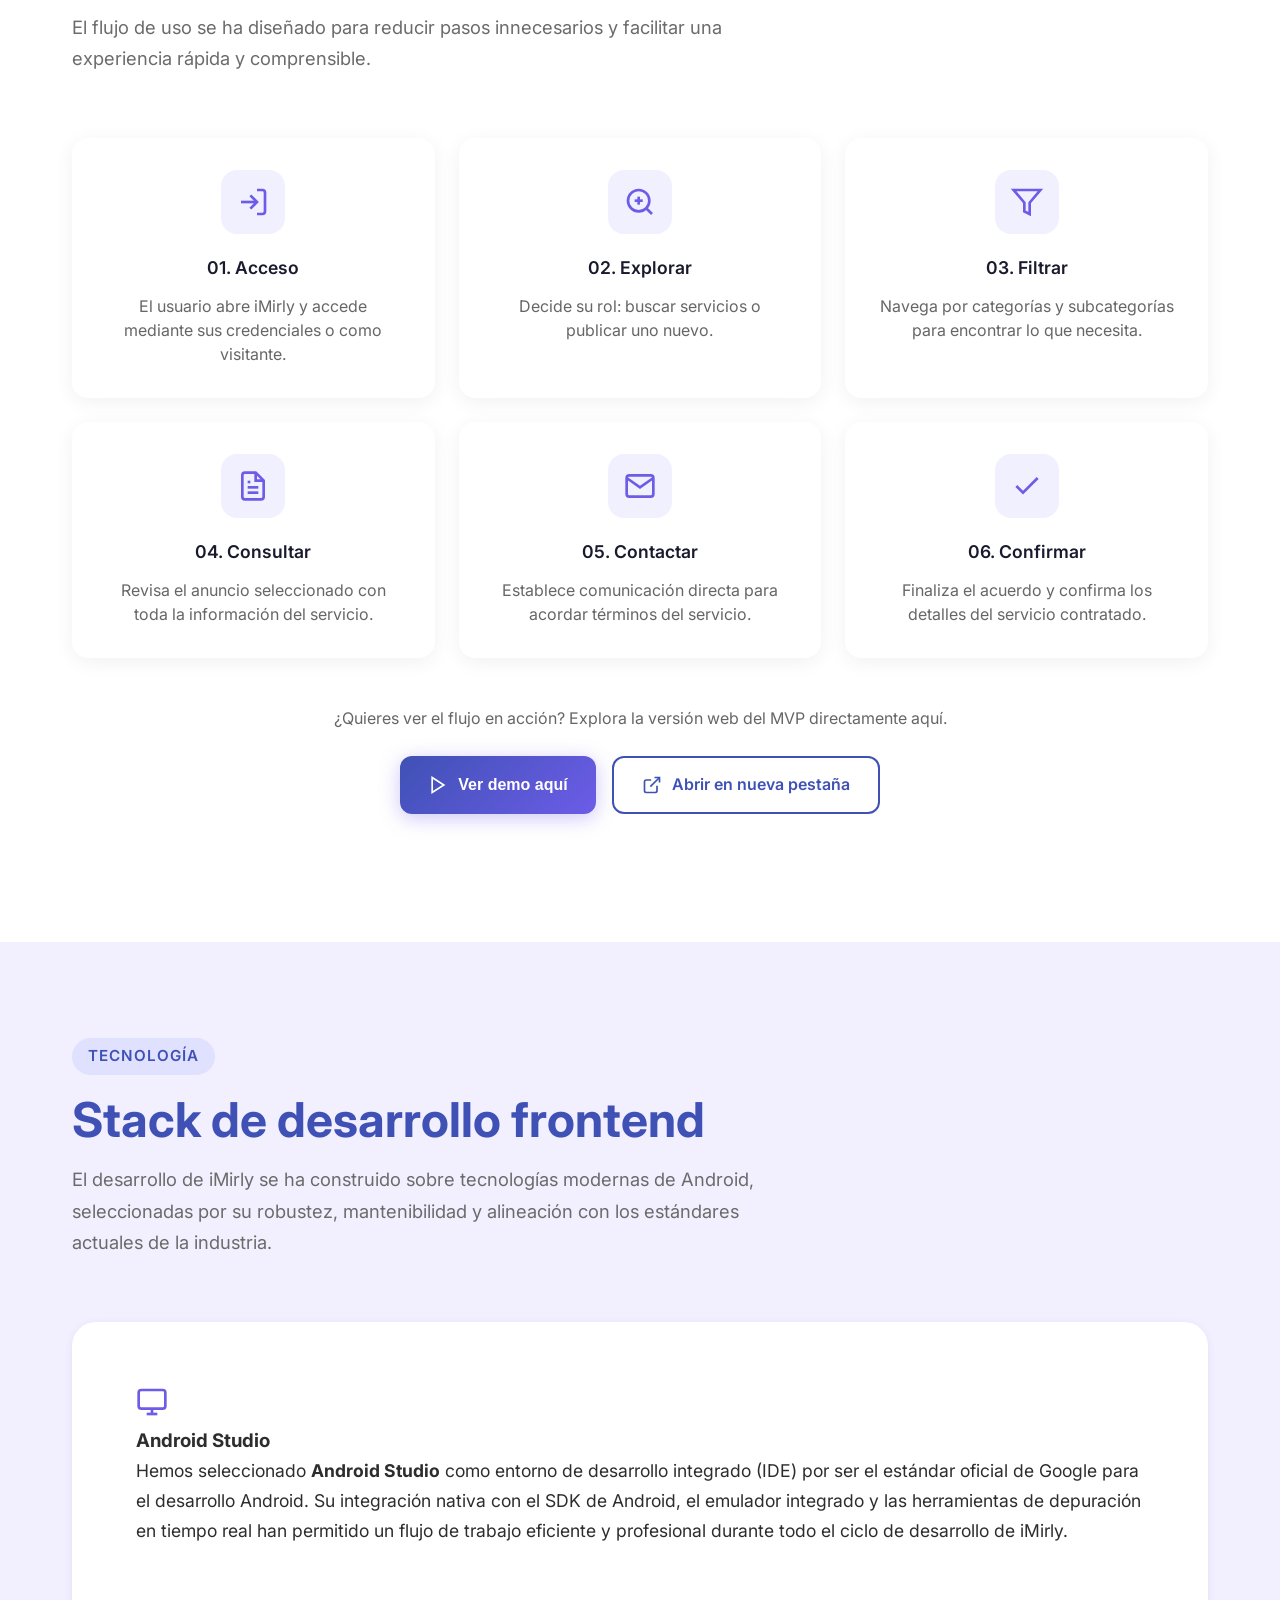
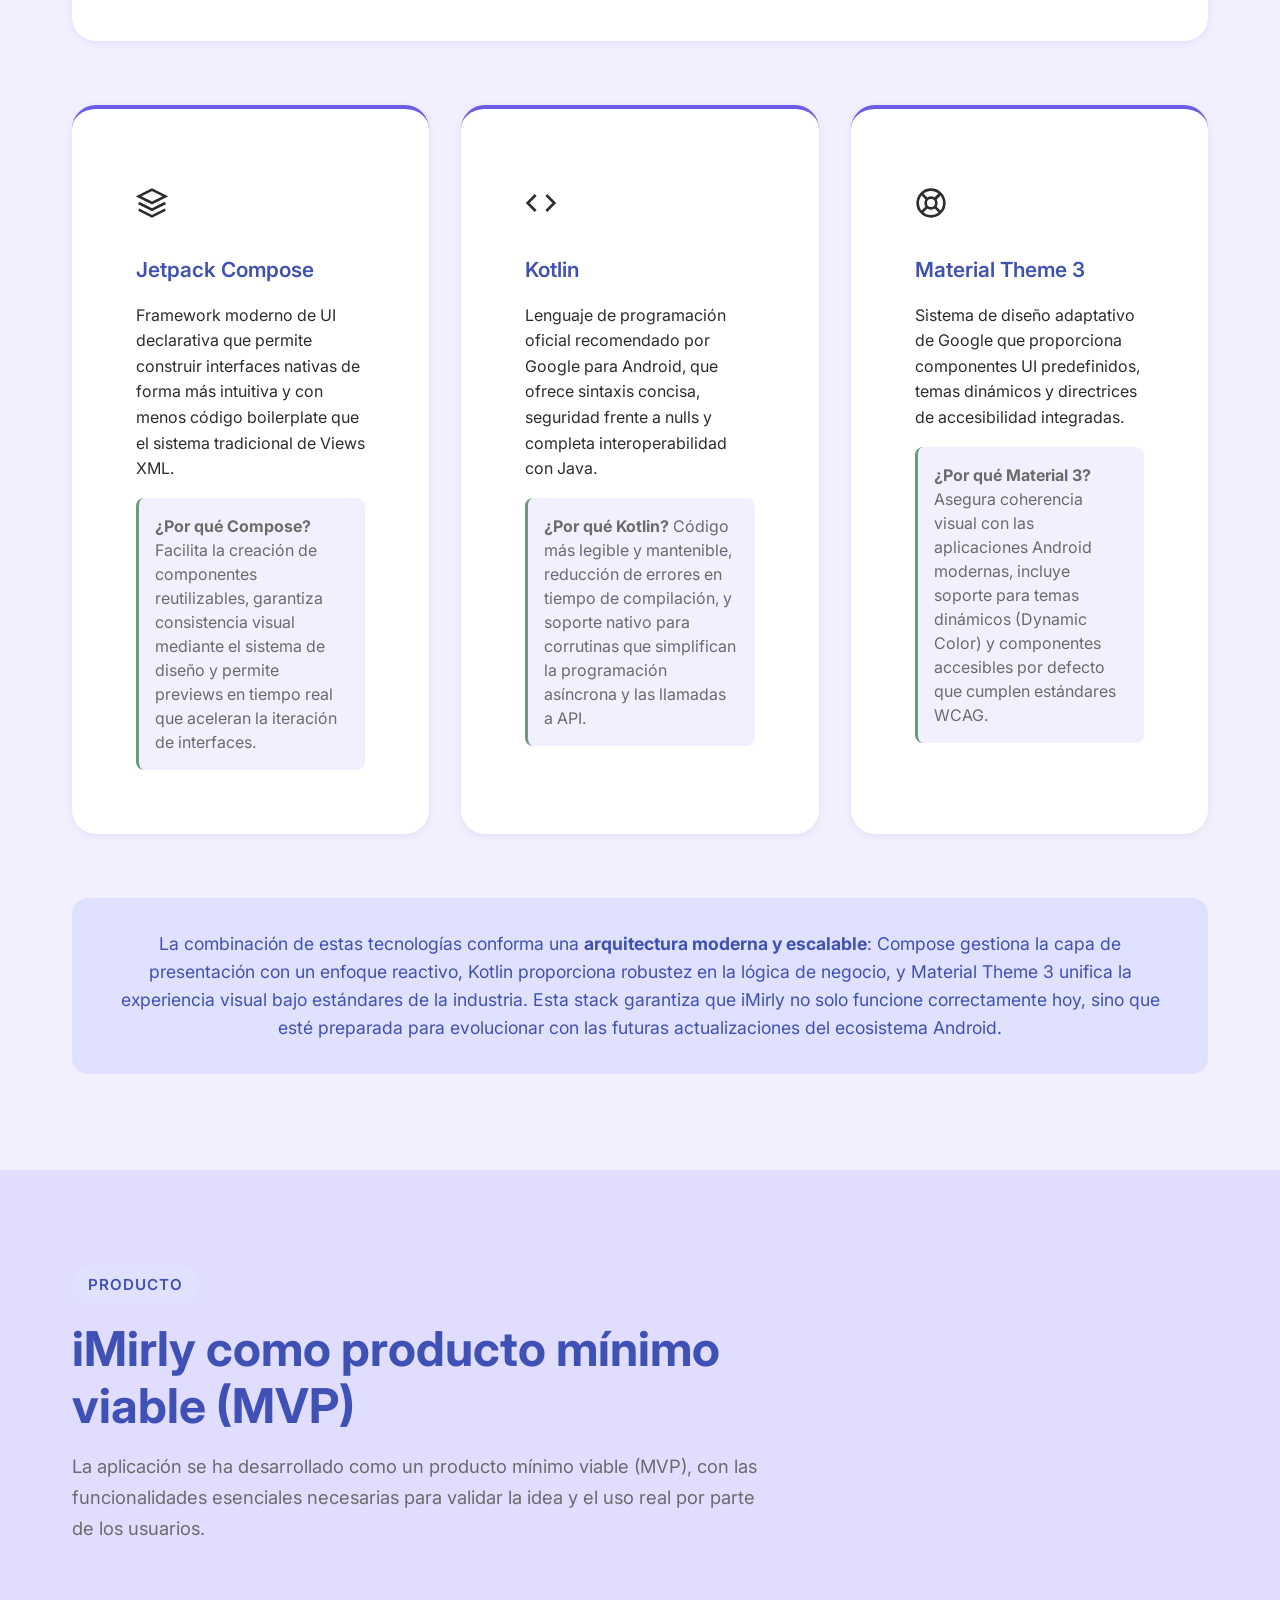
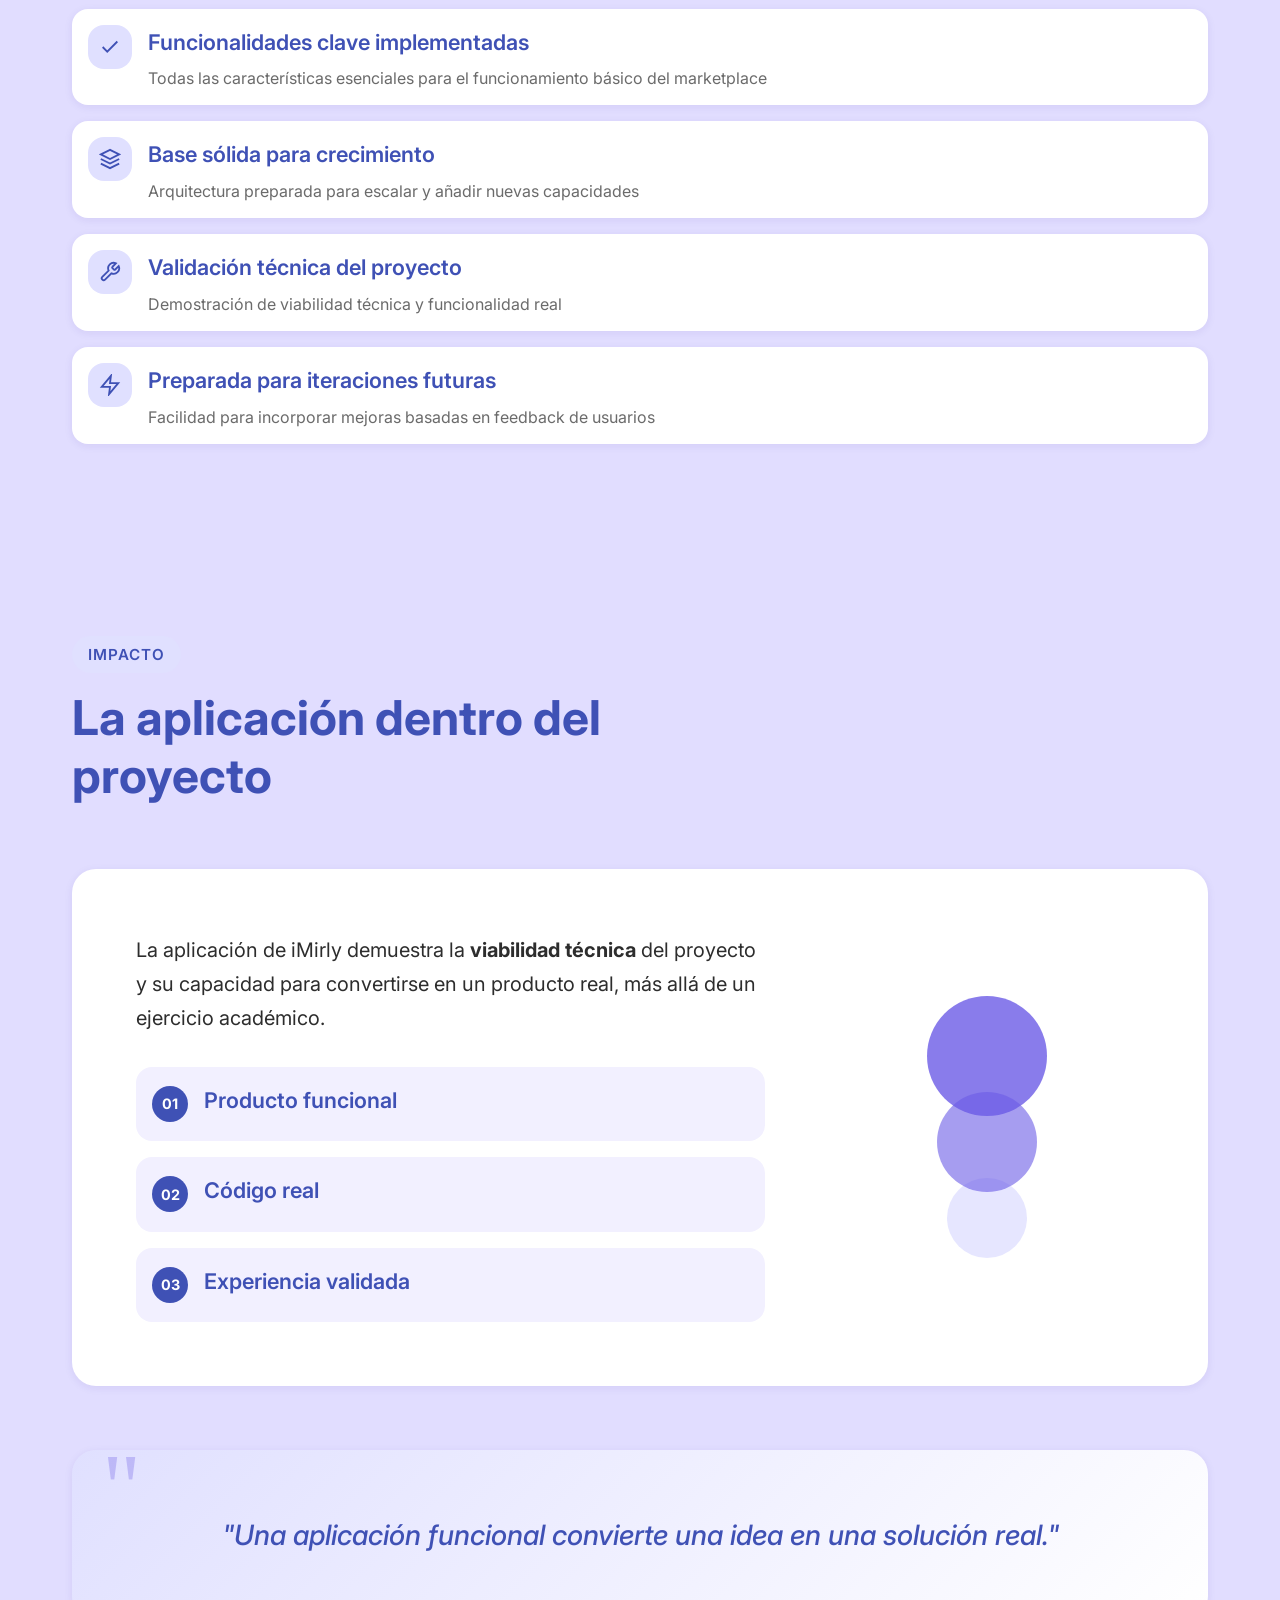
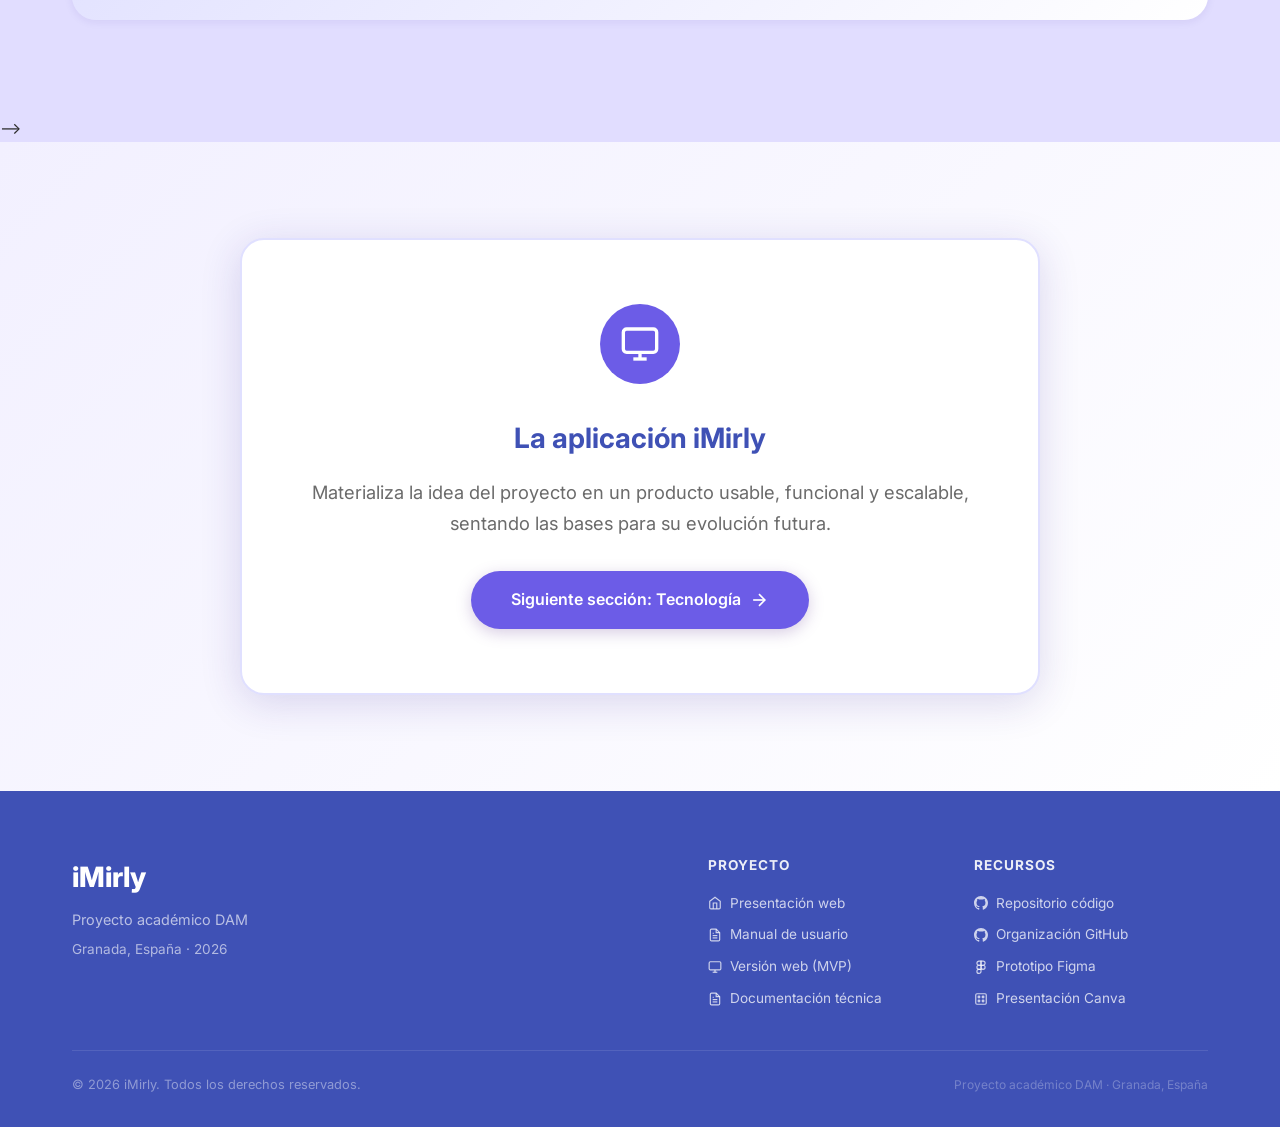
==== commit 9c2e2376: "Actualizar aplicacion.html" ====
--- a/aplicacion.html
+++ b/aplicacion.html
@@ -682,6 +682,7 @@
         </div>
     </section>
 
+    <!--
     <!-- Valor de la Aplicación -->
     <section class="section section--value-design" id="valor">
         <div class="container">
@@ -722,6 +723,7 @@
             </div>
         </div>
     </section>
+    -->
 
     <!-- Cierre de Sección -->
     <section class="section section--closing" id="cierre">
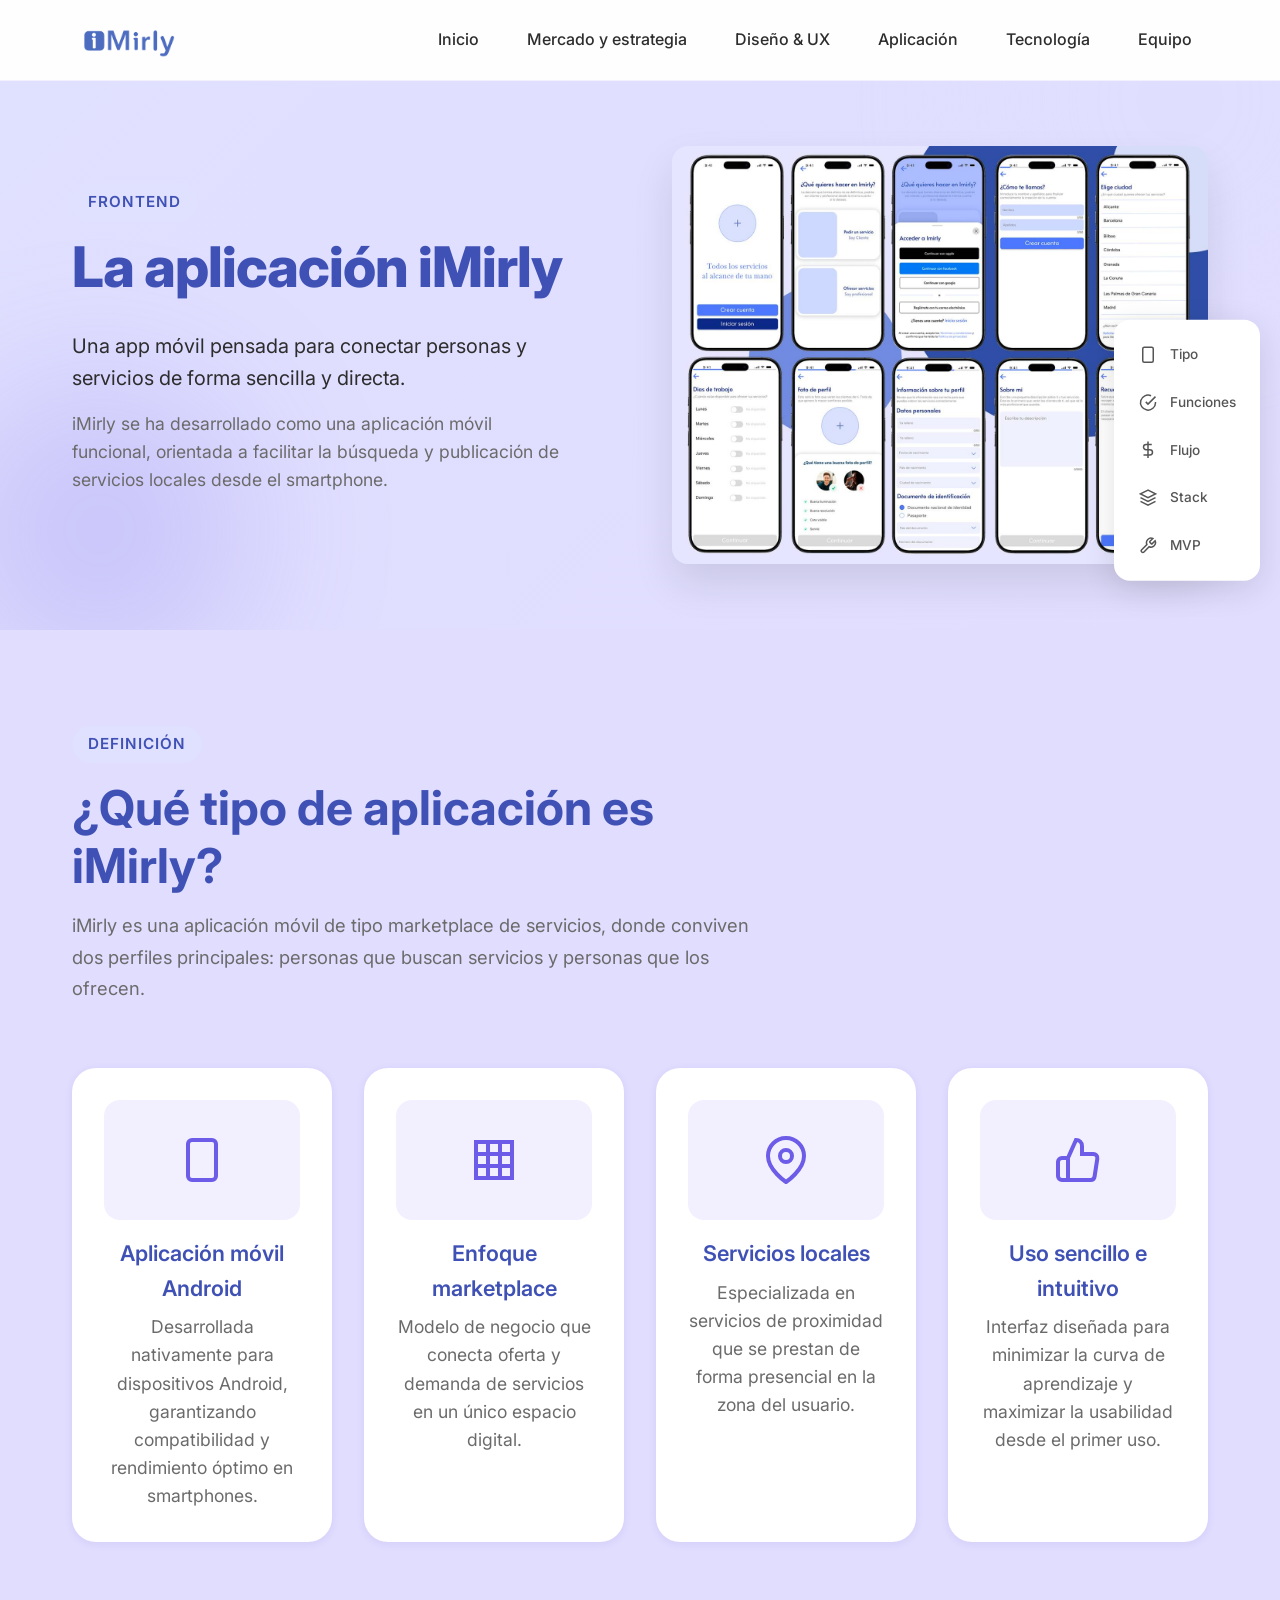
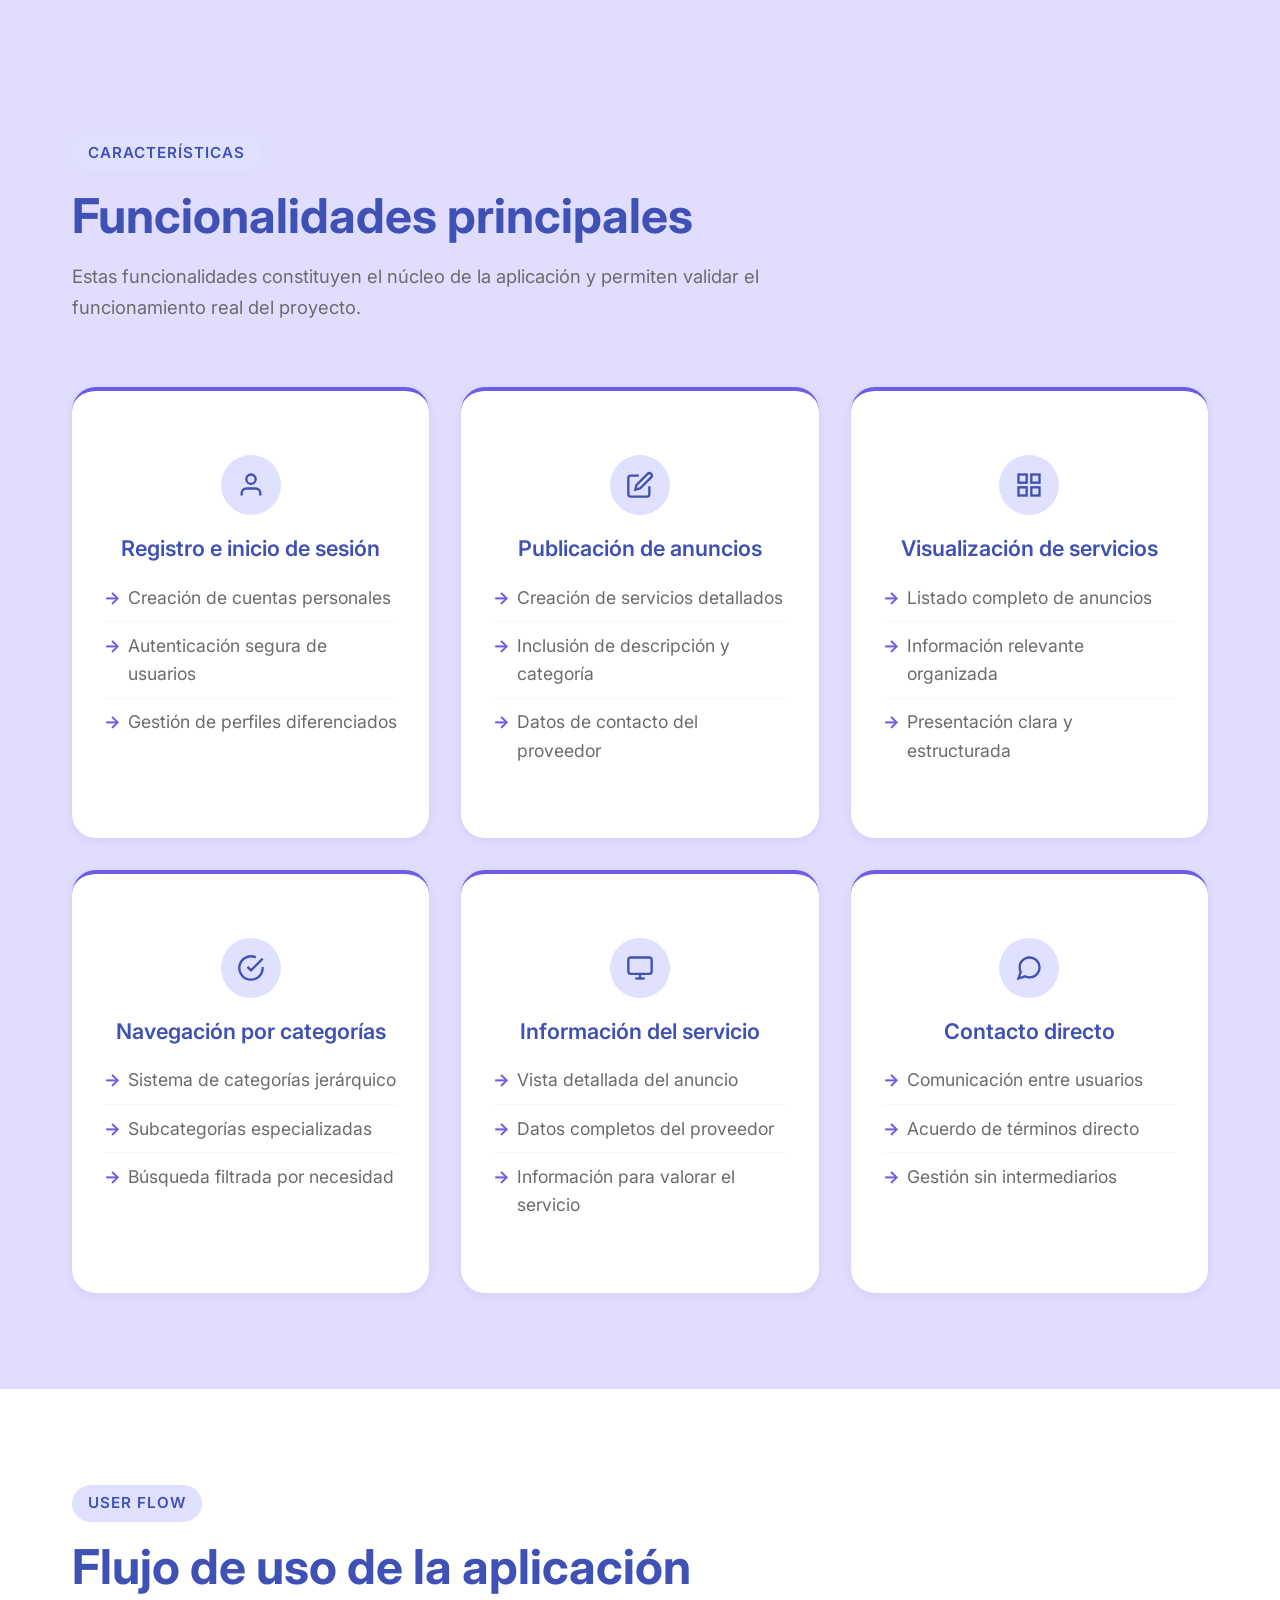
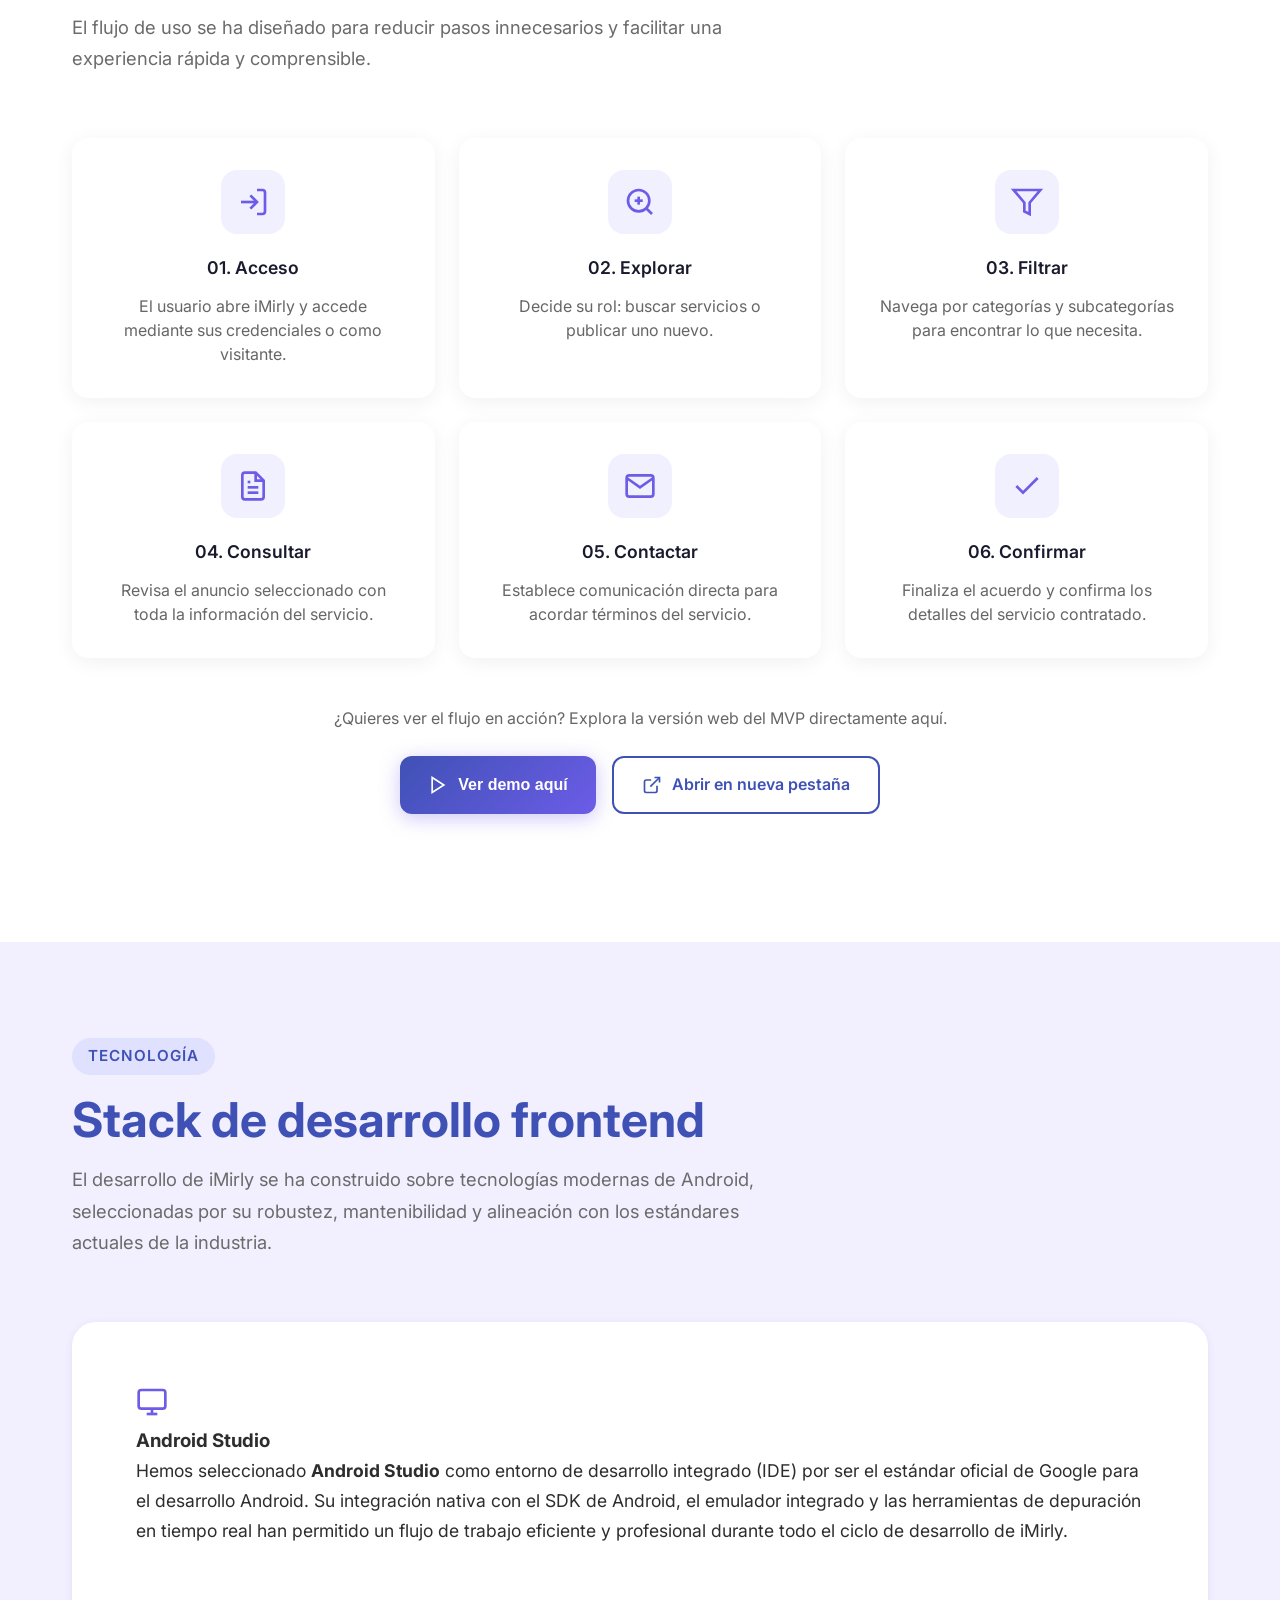
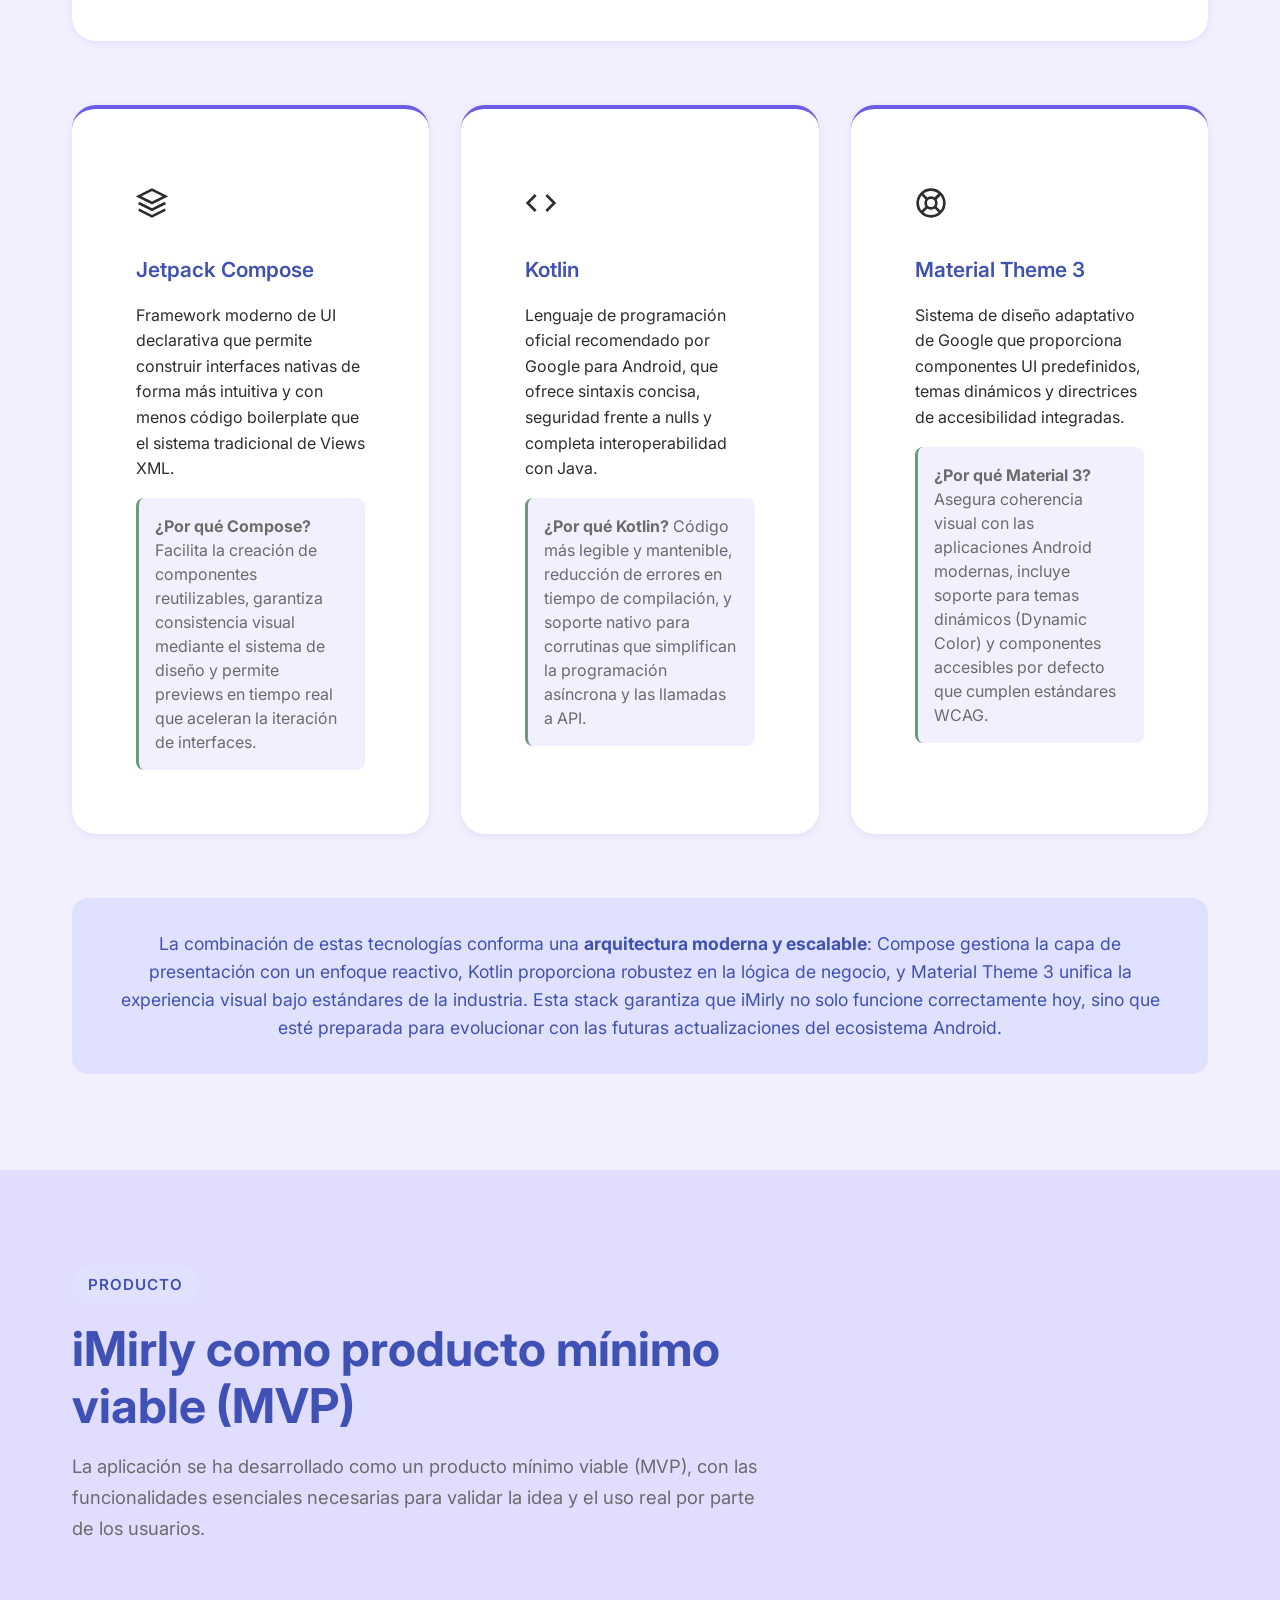
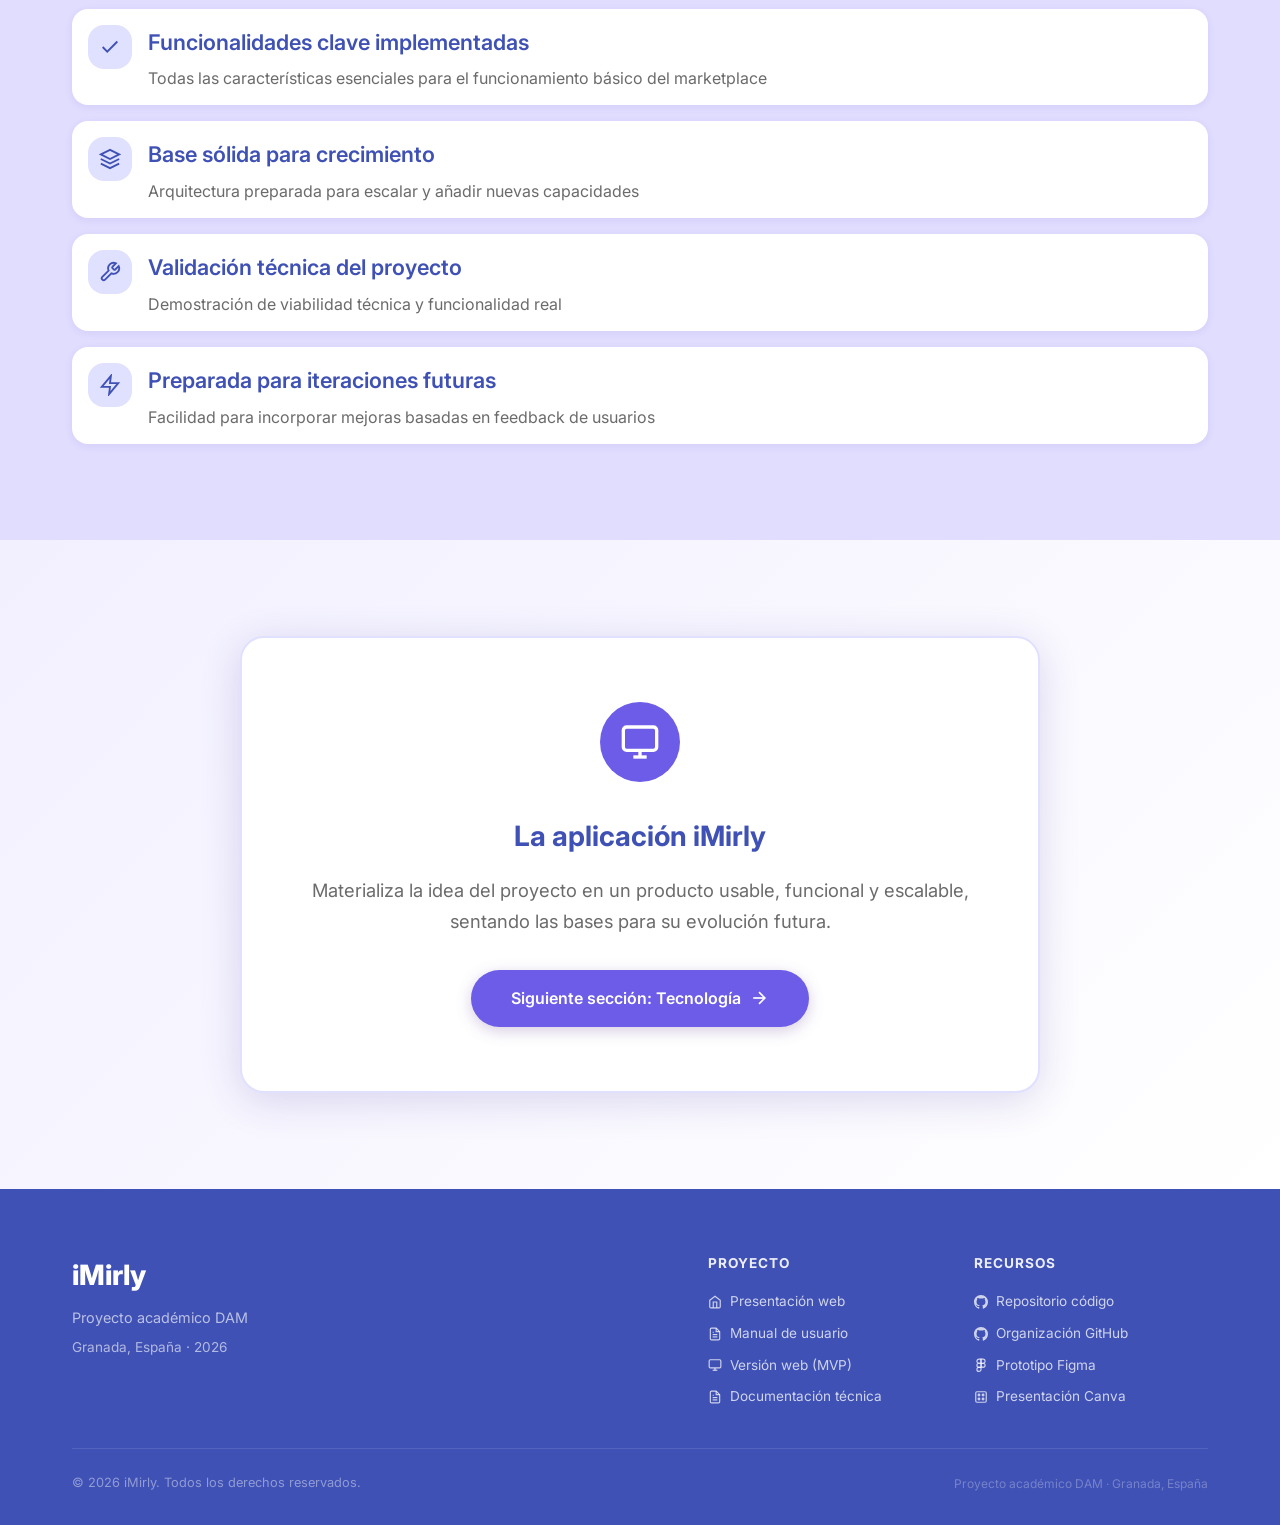
==== commit 7370bd2d: "Actualizar aplicacion.html" ====
--- a/aplicacion.html
+++ b/aplicacion.html
@@ -683,7 +683,7 @@
     </section>
 
     <!--
-    <!-- Valor de la Aplicación -->
+     Valor de la Aplicación 
     <section class="section section--value-design" id="valor">
         <div class="container">
             <div class="section__header fade-in">
